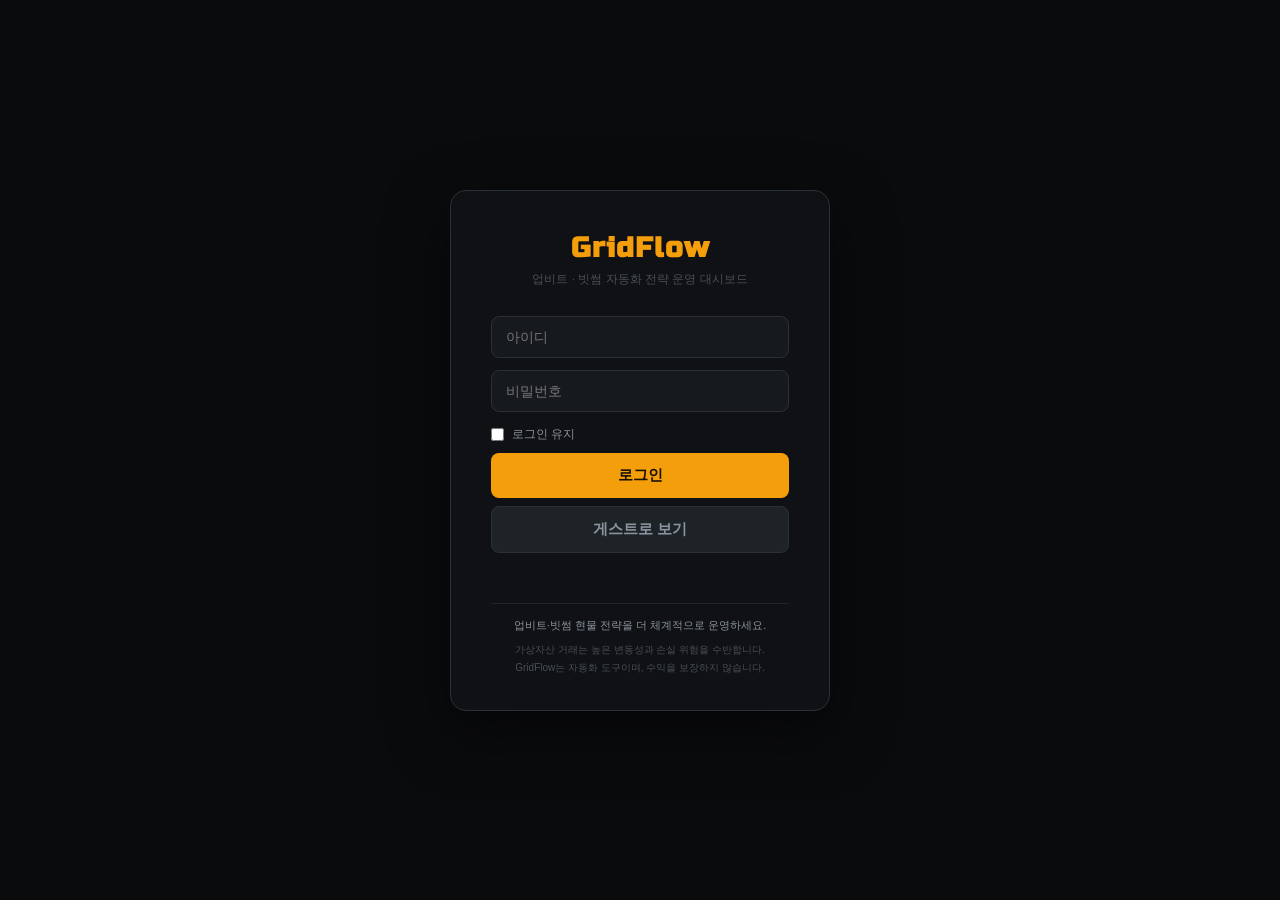
==== static/index.html @ a2c81f26 "Initial source import" ====
<!DOCTYPE html>
<html lang="ko">
<head>
<meta charset="UTF-8">
<link rel="icon" href="/static/favicon.ico" />
<meta name="viewport" content="width=device-width, initial-scale=1.0">
<title>GridFlow</title>
<link rel="stylesheet" href="/static/gridflow_patch.css">
<link href="https://fonts.googleapis.com/css2?family=Russo+One&family=Black+Han+Sans&display=swap" rel="stylesheet">
<style>
:root {
  --bg-base: #0A0B0D;
  --bg: #0A0B0D;
  --bg2: #0f1114;
  --bg3: #161a1e;
  --bg4: #1e2328;
  --card-bg: rgba(20, 22, 25, 0.6);
  --card-blur: blur(12px);
  --card-border: 1px solid rgba(255,255,255,0.05);
  --border: #2a3038;
  --border2: #1e2428;
  --text: #e6edf3;
  --text2: #8b949e;
  --text3: #484f58;
  --accent: #F59E0B;
  --accent2: #D97706;
  --color-normal: #10B981;
  --color-warning: #F59E0B;
  --color-error: #EF4444;
  --color-info: #3B82F6;
  --color-inactive: #4B5563;
  --rise: #EF4444;
  --fall: #3B82F6;
  --buy: #EF4444;
  --sell: #3B82F6;
  --btn-bg: #1e2328;
  --btn-color: #8b949e;
  --scroll-track: #0A0B0D;
  --scroll-thumb: #2a3038;
  --card-shadow: 0 4px 16px rgba(0,0,0,0.5);
}
body.light {
  --bg: #fafafa;
  --bg2: #ffffff;
  --bg3: #f3f4f6;
  --bg4: #f3f4f6;
  --border: #e5e7eb;
  --border2: #e5e7eb;
  --text: #1e293b;
  --text2: #475569;
  --text3: #94a3b8;
  --accent: #c8980a;
  --accent2: #a67c00;
  --rise: #dc2626;
  --fall: #2563eb;
  --buy: #dc2626;
  --sell: #2563eb;
  --btn-bg: #f3f4f6;
  --btn-color: #374151;
  --scroll-track: #f3f4f6;
  --scroll-thumb: #d1d5db;
  --card-shadow: 0 4px 12px rgba(0,0,0,0.04);
}
* { box-sizing: border-box; margin: 0; padding: 0; }
body { font-family: -apple-system, BlinkMacSystemFont, 'Segoe UI', sans-serif; background: var(--bg); color: var(--text); font-size: 13px; overflow-y: auto; overflow-x: hidden; scrollbar-width: thin; scrollbar-color: var(--scroll-thumb) var(--scroll-track); }
body::-webkit-scrollbar { width: 5px; }
body::-webkit-scrollbar-track { background: var(--scroll-track); }
body::-webkit-scrollbar-thumb { background: var(--scroll-thumb); border-radius: 3px; }
.top-bar { background: rgba(14, 16, 18, 0.95); backdrop-filter: blur(12px); -webkit-backdrop-filter: blur(12px); border-bottom: 1px solid rgba(255,255,255,0.06); padding: 0 16px; display: flex; align-items: center; justify-content: space-between; gap: 8px; height: 58px; box-shadow: 0 2px 16px rgba(0,0,0,0.5); position: relative; z-index: 10; }
body.light .top-bar { background: rgba(250, 250, 250, 0.95); border-bottom: 1px solid rgba(0,0,0,0.08); }
.top-bar h1 { color: #ffffff; font-size: 24px; font-weight: 800; cursor: pointer; letter-spacing: 1px; font-family: 'Russo One', sans-serif; }
body.light .top-bar h1 { color: #1a1200; }
body.lang-ko .top-bar h1 { font-family: 'Black Han Sans', sans-serif; font-size: 22px; letter-spacing: 0px; }
.tab-bar { display: flex; gap: 6px; flex-shrink: 1; overflow: hidden; }
.top-tab { padding: 6px 16px; border-radius: 7px; cursor: pointer; background: rgba(255,255,255,0.07); color: #e6edf3; font-size: 13px; border: none; font-weight: 500; transition: all 0.15s; white-space: nowrap; flex-shrink: 0; }
.top-tab:hover { background: rgba(255,255,255,0.13); }
.top-tab.active { background: rgba(245,158,11,0.18); color: #F59E0B; font-weight: 700; border: 1px solid rgba(245,158,11,0.35); }
body.light .top-tab { background: rgba(0,0,0,0.07); color: #1a1200; }
body.light .top-tab:hover { background: rgba(0,0,0,0.13); }
body.light .top-tab.active { background: rgba(200,152,10,0.15); color: #c8980a; border: 1px solid rgba(200,152,10,0.4); }
.top-stats { display: flex; align-items: center; gap: 0; }
.top-stat-card { padding: 4px 20px; text-align: right; white-space: nowrap; }
.top-stat-card .val { font-size: 16px; font-weight: 700; color: #ffffff; white-space: nowrap; }
.top-stat-card .lbl { font-size: 10px; color: rgba(255,255,255,0.5); margin-top: 2px; white-space: nowrap; }
.top-stat-divider { width: 1px; height: 30px; background: rgba(255,255,255,0.12); flex-shrink: 0; }
body.light .top-stat-card .val { color: #1a1200 !important; }
body.light .top-stat-card .lbl { color: rgba(0,0,0,0.5) !important; }
body.light .top-stat-divider { background: rgba(0,0,0,0.15) !important; }
/* ── 탑바 추가 요소 ── */
.beta-badge { font-size:10px; background:rgba(245,158,11,0.18); color:#F59E0B; padding:3px 8px; border-radius:5px; font-weight:800; letter-spacing:1.5px; border:1px solid rgba(245,158,11,0.35); flex-shrink:0; white-space:nowrap; }
.top-bar-divider { width:1px; height:24px; background:rgba(255,255,255,0.1); flex-shrink:0; }
.top-bar-right { display:flex; align-items:center; gap:0; flex-shrink:0; }
.emergency-stop-btn { display:flex; align-items:center; gap:6px; margin-left:12px; padding:7px 14px; background:rgba(239,68,68,0.1); color:#EF4444; border:1.5px solid rgba(239,68,68,0.5); border-radius:8px; font-size:12px; font-weight:700; cursor:pointer; letter-spacing:0.3px; transition:all 0.15s; flex-shrink:0; white-space:nowrap; }
.emergency-stop-btn:hover { background:rgba(239,68,68,0.22); border-color:#EF4444; box-shadow:0 0 12px rgba(239,68,68,0.3); }
.emergency-stop-btn.active { background:#EF4444; color:#fff; box-shadow:0 0 16px rgba(239,68,68,0.5); }
/* ── 글로벌 상태 배너 ── */
.global-status-banner { display:flex; align-items:center; gap:10px; padding:10px 24px; font-size:13px; border-bottom:1px solid rgba(255,255,255,0.08); min-height:40px; position:relative; z-index:9; }
.global-status-banner.status-normal { background:rgba(16,185,129,0.07); }
.global-status-banner.status-warning { background:rgba(245,158,11,0.1); }
.global-status-banner.status-error { background:rgba(239,68,68,0.1); }
.global-status-banner.status-info { background:rgba(59,130,246,0.08); }
.gsb-label { font-weight:800; font-size:12px; padding:3px 10px; border-radius:4px; letter-spacing:0.3px; flex-shrink:0; }
.status-normal .gsb-label { background:rgba(16,185,129,0.2); color:#10B981; }
.status-warning .gsb-label { background:rgba(245,158,11,0.2); color:#F59E0B; }
.status-error .gsb-label { background:rgba(239,68,68,0.2); color:#EF4444; }
.status-info .gsb-label { background:rgba(59,130,246,0.2); color:#3B82F6; }
.gsb-msg { color:rgba(255,255,255,0.75); flex:1; }
.gsb-link { color:var(--color-info); font-size:12px; text-decoration:none; font-weight:700; flex-shrink:0; white-space:nowrap; }
.gsb-link:hover { text-decoration:underline; }
.guest-home-banner { display:none; overflow:hidden; padding:9px 0; border-bottom:1px solid rgba(245,158,11,0.32); background:rgba(245,158,11,0.13); color:#F5990C; font-size:12px; font-weight:700; white-space:nowrap; }
.guest-home-marquee { display:flex; width:max-content; animation:guestMarquee 28s linear infinite; }
.guest-home-track { display:flex; align-items:center; gap:28px; padding-right:28px; flex-shrink:0; }
.guest-home-emphasis { font-size:16px; font-weight:900; padding:0; border-radius:0; background:transparent; }
@keyframes guestMarquee {
  from { transform:translateX(0); }
  to { transform:translateX(-50%); }
}
.msg-bar { height: 30px; }
.msg { padding: 6px 20px; font-size: 12px; font-weight: 500; }
.msg-ok { background: #0d4a2a; color: #4ade80; }
.msg-err { background: #4a0d0d; color: #f87171; }
.layout { display: grid; grid-template-columns: 16fr 60fr 24fr; height: calc(100vh - 88px); gap: 0; overflow: hidden; }
.symbol-panel { border-right: 1px solid var(--border2); display: flex; flex-direction: column; min-height: 0; height: 100%; background: var(--bg2); min-width: 0; }
.center-panel { display: flex; flex-direction: column; overflow: auto; border-right: 1px solid var(--border2); background: var(--bg2); min-width: 0; }
.symbol-search { padding: 8px; border-bottom: 1px solid var(--border2); }
.symbol-search input { width: 100%; background: var(--bg4); border: 1px solid var(--border); color: var(--text); padding: 7px 10px; border-radius: 7px; font-size: 12px; outline: none; transition: border-color 0.15s; }
.symbol-search input:focus { border-color: var(--accent); }
.symbol-header { display: grid; grid-template-columns: 1fr 72px 52px; padding: 5px 10px; background: var(--bg3); color: var(--text3); font-size: 10px; border-bottom: 1px solid var(--border2); font-weight: 500; }
.symbol-header span:not(:first-child) { text-align: right; }
.symbol-list { overflow-y: scroll; flex: 1; min-height: 0; background: var(--bg2); scrollbar-width: thin; scrollbar-color: var(--scroll-thumb) var(--scroll-track); }
.symbol-list::-webkit-scrollbar { width: 3px; }
.symbol-list::-webkit-scrollbar-track { background: var(--scroll-track); }
.symbol-list::-webkit-scrollbar-thumb { background: var(--scroll-thumb); border-radius: 2px; }
.symbol-item { display: grid; grid-template-columns: 1fr 72px 52px; padding: 7px 10px; border-bottom: 1px solid var(--border2); cursor: pointer; align-items: center; background: var(--bg2); transition: background 0.1s; }
/* ── 거래화면 전략 연결 배지 ── */
.strategy-conn-badge { display:inline-flex; align-items:center; gap:6px; font-size:13px; font-weight:800; padding:5px 14px; border-radius:7px; white-space:nowrap; letter-spacing:0.1px; }
.strategy-conn-badge.connected { background:rgba(16,185,129,0.16); color:#10B981; border:1.5px solid rgba(16,185,129,0.45); }
.strategy-conn-badge.manual { background:rgba(75,85,99,0.22); color:#9CA3AF; border:1.5px solid rgba(75,85,99,0.4); }
.strategy-conn-badge.paused { background:rgba(245,158,11,0.15); color:#F59E0B; border:1.5px solid rgba(245,158,11,0.4); }
/* [2-1] 전략 배지 서브텍스트 */
.tv-strategy-subtext { font-size:10px; color:rgba(255,255,255,0.4); font-weight:500; font-style:italic; white-space:nowrap; }
/* ── 거래소 룰바 ── */
.ex-rule-bar { display:flex; align-items:center; gap:12px; padding:6px 12px; background:var(--bg3); border-bottom:1px solid var(--border2); font-size:11px; color:var(--text3); flex-wrap:wrap; }
.ex-rule-item { display:flex; align-items:center; gap:4px; white-space:nowrap; }
.ex-rule-item .val { color:var(--text2); font-weight:600; }
.ex-api-dot { width:7px; height:7px; border-radius:50%; flex-shrink:0; }
.ex-api-dot.ok { background:#10B981; }
.ex-api-dot.warn { background:#F59E0B; }
.ex-api-dot.err { background:#EF4444; }
/* [2-5] 거래소 운영 정보 바 */
.ex-info-bar { display:flex; align-items:center; gap:10px; padding:5px 12px; background:rgba(20,22,25,0.6); border-bottom:1px solid var(--border2); font-size:10px; color:var(--text3); flex-wrap:wrap; }
.ex-info-badge { display:inline-flex; align-items:center; gap:4px; font-size:10px; font-weight:700; padding:2px 7px; border-radius:4px; white-space:nowrap; }
.ex-info-badge.ok { background:rgba(16,185,129,0.15); color:#10B981; border:1px solid rgba(16,185,129,0.3); }
.ex-info-badge.warn { background:rgba(245,158,11,0.15); color:#F59E0B; border:1px solid rgba(245,158,11,0.3); }
.ex-info-badge.err { background:rgba(239,68,68,0.15); color:#EF4444; border:1px solid rgba(239,68,68,0.3); }
.ex-info-item { display:flex; align-items:center; gap:3px; white-space:nowrap; }
.ex-info-lbl { color:rgba(255,255,255,0.3); }
.ex-info-val { color:rgba(255,255,255,0.65); font-weight:600; }
/* ── 포지션 요약바 ── */
.pos-summary-bar { display:grid; grid-template-columns:repeat(3,1fr); gap:0; border-bottom:1px solid var(--border2); background:var(--bg3); flex-shrink:0; }
.pos-summary-item { padding:7px 14px; border-right:1px solid var(--border2); }
.pos-summary-item:last-child { border-right:none; }
.pos-summary-item .lbl { font-size:10px; color:var(--text3); margin-bottom:2px; }
.pos-summary-item .val { font-size:13px; font-weight:700; color:var(--text); }
/* ── 포지션 테이블 ── */
.pos-table-area { overflow-y:auto; max-height:200px; flex-shrink:0; border-bottom:1px solid var(--border2); scrollbar-width:thin; scrollbar-color:var(--scroll-thumb) var(--scroll-track); }
.pos-table-area::-webkit-scrollbar { width:3px; }
.pos-table-area::-webkit-scrollbar-thumb { background:var(--scroll-thumb); border-radius:2px; }
.pos-tbl { width:100%; border-collapse:collapse; font-size:11px; }
.pos-tbl th { padding:6px 10px; background:var(--bg3); color:var(--text3); font-size:10px; font-weight:600; text-align:left; border-bottom:1px solid var(--border2); white-space:nowrap; position:sticky;top:0;z-index:1; }
.pos-tbl td { padding:7px 10px; border-bottom:1px solid var(--border2); color:var(--text); white-space:nowrap; }
.pos-tbl tr:hover td { background:var(--bg3); cursor:pointer; }
.pos-tbl .r { text-align:right; }
.pos-tbl .strat-link { font-size:10px; padding:1px 6px; border-radius:3px; background:rgba(16,185,129,0.1); color:#10B981; border:1px solid rgba(16,185,129,0.25); white-space:nowrap; }
.pos-tbl .no-strat { color:var(--text3); font-size:10px; }
.pos-tbl-empty { padding:24px; text-align:center; }
.pos-tbl-empty .emsg { font-size:13px; color:var(--text2); font-weight:600; margin-bottom:8px; }
/* ── 주문 전 요약 박스 ── */
.pretrade-box { background:rgba(20,22,25,0.85); border:1px solid rgba(255,255,255,0.1); border-radius:9px; padding:12px 14px; margin-bottom:10px; transition:border-color 0.15s, box-shadow 0.15s; }
.pretrade-box.warn { border-color:rgba(239,68,68,0.6); box-shadow:0 0 12px rgba(239,68,68,0.4); }
.pretrade-box .pt-title { font-size:10px; color:rgba(255,255,255,0.4); font-weight:800; letter-spacing:0.8px; text-transform:uppercase; margin-bottom:10px; border-bottom:1px solid rgba(255,255,255,0.06); padding-bottom:6px; }
.pretrade-row { display:flex; justify-content:space-between; align-items:center; margin-bottom:7px; font-size:11px; }
.pretrade-row:last-child { margin-bottom:0; }
.pretrade-row .pt-lbl { color:rgba(255,255,255,0.45); font-size:11px; }
.pretrade-row .pt-val { font-weight:800; font-size:13px; color:var(--text); }
.pretrade-row .pt-val.ok { color:#10B981; }
.pretrade-row .pt-val.err { color:#EF4444; }
.symbol-item:hover { background: var(--bg3); }
.symbol-item.selected { background: rgba(245,158,11,0.12); border-left: 3px solid var(--accent); padding-left: 11px; box-shadow:inset 0 0 0 1px rgba(245,158,11,0.08); }
.symbol-item.selected .sym-name { color:#F5C842; }
.symbol-item.selected .sym-price { color:#F5C842; }
.sym-name { font-size: 13px; font-weight: 700; color: var(--text); }
.sym-kr { font-size: 10px; color: var(--text3); margin-top: 2px; }
.sym-price { text-align: right; font-size: 13px; font-weight: 600; }
.sym-change { text-align: right; font-size: 11px; font-weight: 500; }
.rise { color: var(--rise); }
.fall { color: var(--fall); }
.even { color: var(--text3); }
.right-panel { display: flex; flex-direction: column; height: 100%; overflow: hidden; background: var(--bg2); border-left: 1px solid var(--border2); min-width: 0; }
.order-area { padding: 10px 14px; background: var(--bg2); overflow-y: auto; overflow-x: visible; flex: 1; display: flex; flex-direction: column; justify-content: flex-start; gap: 6px; min-width: 0; scrollbar-width: thin; scrollbar-color: var(--scroll-thumb) var(--scroll-track); }
.order-area::-webkit-scrollbar { width: 4px; }
.order-area::-webkit-scrollbar-thumb { background: var(--scroll-thumb); border-radius: 2px; }
.order-header { display: flex; align-items: center; justify-content: space-between; margin-bottom: 14px; }
.order-header-title { font-size: 15px; font-weight: 700; color: var(--text); }
.order-header-price { text-align: right; }
.order-header-price .price-val { font-size: 20px; font-weight: 800; color: var(--accent); }
.order-header-price .price-change { font-size: 12px; margin-top: 2px; }
.order-type-tabs { display: flex; gap: 0; margin-bottom: 14px; background: var(--bg4); border-radius: 8px; padding: 3px; }
.order-tab { flex: 1; padding: 8px; text-align: center; border-radius: 6px; cursor: pointer; color: var(--text3); background: transparent; font-size: 13px; font-weight: 500; transition: all 0.15s; border: none; }
.order-tab.active { background: var(--bg2); color: var(--accent); font-weight: 700; box-shadow: 0 1px 4px rgba(0,0,0,0.15); }
.input-row { display: flex; gap: 12px; margin-bottom: 12px; }
.input-group { flex: 1; }
.input-group label { font-size: 11px; color: var(--text3); display: block; margin-bottom: 5px; font-weight: 500; letter-spacing: 0.3px; }
.input-group input { width: 100%; background: var(--bg3); border: 1px solid var(--border); color: var(--text); padding: 10px 12px; border-radius: 8px; font-size: 14px; outline: none; font-weight: 500; transition: border-color 0.15s; }
.input-group input:focus { border-color: var(--accent); background: var(--bg4); }
.qty-preview { font-size: 12px; color: var(--accent); margin-bottom: 10px; height: 18px; font-weight: 500; }
.market-current-price-row{ display:flex; justify-content:flex-start; margin:6px 0 8px; }
.market-current-price-clickable{ cursor:pointer; user-select:none; }
.market-current-price-clickable .order-header-price{
  transition:border-color .15s ease, background .15s ease, transform .08s ease;
}
.market-current-price-clickable:hover .order-header-price{
  border-color:var(--accent);
  background:var(--bg4);
}
.market-current-price-clickable:active .order-header-price{
  transform:translateY(1px);
}
.pct-label { font-size: 11px; color: var(--text3); margin-bottom: 8px; font-weight: 500; }
.pct-group { display: flex; gap: 0; margin-bottom: 14px; border-radius: 8px; overflow: hidden; border: 1px solid var(--border); }
.pct-btn { flex: 1; padding: 7px 4px; text-align: center; cursor: pointer; font-size: 11px; font-weight: 600; border: none; border-right: 1px solid var(--border); transition: all 0.1s; }
.pct-btn:last-child { border-right: none; }
.pct-btn.minus { background: rgba(64,150,255,0.1); color: var(--fall); }
.pct-btn.minus:hover { background: rgba(64,150,255,0.25); }
.pct-btn.zero { background: var(--bg4); color: var(--text2); }
.pct-btn.zero:hover { background: var(--btn-bg); }
.pct-btn.plus { background: rgba(255,77,79,0.1); color: var(--rise); }
.pct-btn.plus:hover { background: rgba(255,77,79,0.25); }
body.light .pct-btn.minus { background: rgba(37,99,235,0.08); color: var(--fall); }
body.light .pct-btn.plus { background: rgba(220,38,38,0.08); color: var(--rise); }
.btn-row { display: flex; gap: 10px; margin-top: 4px; }
.order-btn-row { display: flex; flex-direction: column; gap: 10px; }
#limit-order-btn-row { display: none !important; }
.order-btn-row .btn-buy { width: 100%; height: 56px; border: none; border-radius: 8px; font-size: 16px; font-weight: 700; cursor: pointer; background: var(--buy); color: #fff; transition: opacity 0.15s; letter-spacing: 0.5px; }
.order-btn-row .btn-sell { width: 100%; height: 56px; border: none; border-radius: 8px; font-size: 16px; font-weight: 700; cursor: pointer; background: var(--sell); color: #fff; transition: opacity 0.15s; letter-spacing: 0.5px; }
.order-btn-row .btn-buy:hover, .order-btn-row .btn-sell:hover { opacity: 0.88; }
.btn-buy { flex: 1; background: var(--buy); color: #fff; padding: 13px; border: none; border-radius: 8px; font-size: 15px; font-weight: 700; cursor: pointer; transition: opacity 0.15s; letter-spacing: 0.5px; }
.btn-sell { flex: 1; background: var(--sell); color: #fff; padding: 13px; border: none; border-radius: 8px; font-size: 15px; font-weight: 700; cursor: pointer; transition: opacity 0.15s; letter-spacing: 0.5px; }
.btn-buy:hover, .btn-sell:hover { opacity: 0.88; }
.bottom-panel { display: flex; flex-direction: column; flex: 1; overflow: hidden; }
.position-area { padding: 14px 20px; border-bottom: 1px solid var(--border2); overflow-y: auto; max-height: 40%; background: var(--bg2); scrollbar-width: thin; scrollbar-color: var(--scroll-thumb) var(--scroll-track); }
.position-area::-webkit-scrollbar { width: 4px; }
.position-area::-webkit-scrollbar-track { background: var(--scroll-track); }
.position-area::-webkit-scrollbar-thumb { background: var(--scroll-thumb); border-radius: 2px; }
.section-title { font-size: 12px; font-weight: 700; color: var(--text3); text-transform: uppercase; letter-spacing: 0.8px; margin-bottom: 12px; }
.pos-card { background: var(--bg3); border-radius: 10px; padding: 14px 16px; margin-bottom: 10px; cursor: pointer; border: 1px solid var(--border2); transition: border-color 0.15s; box-shadow: var(--card-shadow); }
.pos-card:hover { border-color: var(--accent); }
.pos-header { display: flex; justify-content: space-between; align-items: flex-start; margin-bottom: 10px; }
.pos-symbol { font-size: 14px; font-weight: 700; color: var(--text); }
.pos-kr { font-size: 11px; color: var(--text3); margin-top: 2px; }
.pos-pnl-big { font-size: 20px; font-weight: 800; }
.pos-pnl-sub { font-size: 11px; color: var(--text3); text-align: right; margin-top: 2px; }
.pos-grid { display: grid; grid-template-columns: 1fr 1fr 1fr; gap: 8px; margin-bottom: 8px; }
.pos-item { background: var(--bg4); border-radius: 6px; padding: 7px 10px; }
.pos-item-label { font-size: 10px; color: var(--text3); margin-bottom: 3px; }
.pos-item-val { font-size: 12px; font-weight: 600; color: var(--text); }
body:not(.light) .pos-item-label { color: #8b949e; }
body:not(.light) .pos-item-val { color: #e6edf3; }
body:not(.light) .pos-order-price { color: #c9d1d9; }
body:not(.light) .pos-order-amt { color: #c9d1d9; }
body:not(.light) .pos-orders-header { color: #8b949e; }
body:not(.light) .pos-kr { color: #8b949e; }
.pnl-plus { color: #10B981; }
.pnl-minus { color: #3B82F6; }
.pnl-zero { color: var(--text3); }
.pos-orders { margin-top: 10px; border-top: 1px solid var(--border2); padding-top: 10px; }
.pos-orders-header { font-size: 10px; color: var(--text3); margin-bottom: 6px; font-weight: 600; letter-spacing: 0.5px; text-transform: uppercase; }
.pos-order-row { display: grid; grid-template-columns: 20px 1fr 1fr 80px 80px; gap: 6px; font-size: 11px; padding: 4px 0; border-bottom: 1px solid var(--border2); align-items: center; }
.pos-order-num { color: var(--text3); font-weight: 600; }
.pos-order-price { color: var(--text2); font-weight: 500; }
.pos-order-amt { color: var(--text2); }
.pos-order-pnl { text-align: right; font-weight: 700; }
.orders-area { padding: 14px 20px; overflow-y: auto; flex: 1; background: var(--bg2); scrollbar-width: thin; scrollbar-color: var(--scroll-thumb) var(--scroll-track); }
.orders-area::-webkit-scrollbar { width: 4px; }
.orders-area::-webkit-scrollbar-track { background: var(--scroll-track); }
.orders-area::-webkit-scrollbar-thumb { background: var(--scroll-thumb); border-radius: 2px; }
.orders-header { display: flex; align-items: center; gap: 10px; margin-bottom: 12px; }
.orders-area select { background: var(--bg4); border: 1px solid var(--border); color: var(--text); padding: 4px 8px; border-radius: 6px; font-size: 11px; outline: none; }
table { width: 100%; border-collapse: collapse; }
th { background: var(--bg3); padding: 9px 12px; text-align: left; color: var(--text3); font-weight: 600; font-size: 11px; letter-spacing: 0.4px; text-transform: uppercase; border-bottom: 2px solid var(--border); }
td { padding: 11px 12px; border-bottom: 1px solid var(--border2); font-size: 12px; color: var(--text); }
tr:hover td { background: var(--bg3); }
.status-PLANNED { color: var(--text3); font-weight: 500; }
.status-QUEUED { color: #f59e0b; font-weight: 600; }
.status-SUBMITTED { color: #60a5fa; font-weight: 600; }
.status-ACTIVE { color: #34d399; font-weight: 600; }
.status-FILLED { color: #4ade80; font-weight: 700; }
.status-CANCELLED { color: var(--border); font-weight: 400; }
.status-FAILED { color: var(--rise); font-weight: 600; }
.status-UNKNOWN, .status-RECONCILE_NEEDED { color: var(--rise); font-weight: 700; }
.side-BUY { color: var(--buy); font-weight: 700; }
.side-SELL { color: var(--sell); font-weight: 700; }
.btn-cancel { background: var(--bg4); border: 1px solid var(--border); color: var(--text2); padding: 3px 8px; border-radius: 5px; cursor: pointer; font-size: 11px; font-weight: 500; transition: all 0.1s; }
.btn-cancel:hover { border-color: var(--rise); color: var(--rise); }
.empty { color: var(--text3); font-size: 13px; padding: 24px 0; text-align: center; }
.modal-overlay { display: none; position: fixed; top: 0; left: 0; width: 100%; height: 100%; background: rgba(0,0,0,0.7); z-index: 1000; align-items: center; justify-content: center; }
.modal-overlay.open { display: flex; }
.modal-box { background: var(--bg2); border: 1px solid var(--border); border-radius: 14px; padding: 28px; max-width: 560px; width: 90%; max-height: 80vh; overflow-y: auto; position: relative; box-shadow: 0 20px 60px rgba(0,0,0,0.5); }
.modal-box h3 { color: var(--accent); font-size: 18px; font-weight: 800; margin-bottom: 20px; }
.modal-close { position: absolute; top: 16px; right: 20px; background: none; border: none; color: var(--text3); font-size: 22px; cursor: pointer; line-height: 1; }
.modal-close:hover { color: var(--text); }
.guide-step { margin-bottom: 20px; }
.guide-step-title { font-size: 13px; font-weight: 700; color: var(--accent); margin-bottom: 8px; display: flex; align-items: center; gap: 8px; }
.guide-step-num { background: var(--accent); color: #000; width: 22px; height: 22px; border-radius: 50%; display: flex; align-items: center; justify-content: center; font-size: 12px; font-weight: 800; flex-shrink: 0; }
.guide-step-body { background: var(--bg3); border-radius: 8px; padding: 12px 14px; font-size: 12px; color: var(--text2); line-height: 1.8; border: 1px solid var(--border2); }
.guide-ip { background: var(--bg4); border: 1px solid var(--accent); border-radius: 6px; padding: 10px 14px; font-size: 14px; font-weight: 700; color: var(--accent); font-family: monospace; margin: 8px 0; text-align: center; letter-spacing: 1px; }
.guide-divider { border: none; border-top: 1px solid var(--border2); margin: 16px 0; }
.settings-panel { display: none; padding: 28px; overflow-y: auto; max-height: calc(100vh - 88px); }
.settings-card { background: var(--bg2); border: 1px solid var(--border); border-radius: 12px; padding: 22px; margin-bottom: 16px; box-shadow: var(--card-shadow); }
.settings-card-title { color: var(--accent); font-size: 14px; font-weight: 700; margin-bottom: 16px; letter-spacing: 0.3px; }
.settings-cur { background: var(--bg3); border-radius: 8px; padding: 12px 14px; margin-bottom: 14px; font-size: 12px; color: var(--text2); border: 1px solid var(--border2); }
.settings-cur div { margin-bottom: 5px; line-height: 1.5; }
.settings-cur div:last-child { margin-bottom: 0; }
.settings-cur span { color: var(--text); font-weight: 600; font-family: monospace; font-size: 11px; }
.settings-input-label { font-size: 11px; color: var(--text3); display: block; margin-bottom: 5px; font-weight: 600; letter-spacing: 0.3px; text-transform: uppercase; }
.settings-input { width: 100%; background: var(--bg3); border: 1px solid var(--border); color: var(--text); padding: 10px 12px; border-radius: 8px; font-size: 13px; outline: none; margin-bottom: 4px; transition: border-color 0.15s; }
.settings-input:focus { border-color: var(--accent); }
.key-len { font-size: 11px; color: var(--text3); margin-bottom: 14px; height: 16px; }
.settings-status { background: var(--bg2); border: 1px solid var(--border); border-radius: 10px; padding: 14px 18px; margin-bottom: 20px; display: flex; align-items: center; justify-content: space-between; box-shadow: var(--card-shadow); }
.save-btn { width: 100%; background: var(--bg4); color: var(--text3); border: 1px solid var(--border); padding: 13px; border-radius: 8px; font-size: 14px; font-weight: 700; cursor: not-allowed; transition: all 0.2s; }
.save-btn.ready { background: var(--accent); color: #0A0B0D; border-color: var(--accent2); cursor: pointer; }
.save-btn.ready:hover { background: var(--accent2); }
.toast-popup {
  position: fixed;
  bottom: 32px;
  left: 50%;
  transform: translateX(-50%) translateY(10px);
  background: rgba(20, 22, 25, 0.95);
  color: #F59E0B;
  border: 1px solid rgba(245,158,11,0.4);
  border-radius: 10px;
  padding: 10px 22px;
  font-size: 13px;
  font-weight: 700;
  z-index: 9999;
  opacity: 0;
  pointer-events: none;
  transition: opacity 0.25s, transform 0.25s;
  white-space: nowrap;
  box-shadow: 0 4px 20px rgba(0,0,0,0.6);
  backdrop-filter: blur(12px);
}
.toast-popup.show {
  opacity: 1;
  transform: translateX(-50%) translateY(0);
}
body.light .toast-popup {
  background: rgba(255,248,220,0.97);
  color: #7a5c00;
  border-color: #F59E0B;
}
.login-overlay {
  position: fixed; top:0; left:0; width:100%; height:100%;
  background: var(--bg); z-index: 99999;
  display: flex; align-items: center; justify-content: center;
}
.login-box {
  background: var(--bg2); border: 1px solid var(--border);
  border-radius: 16px; padding: 40px 40px 32px; width: 380px;
  box-shadow: 0 20px 60px rgba(0,0,0,0.5);
}
.login-logo {
  text-align: center; margin-bottom: 28px;
}
.login-logo h1 {
  font-family: 'Russo One', sans-serif;
  font-size: 28px; color: var(--accent); letter-spacing: 1px;
}
.login-logo p {
  font-size: 12px; color: var(--text3); margin-top: 6px;
}
.login-input {
  width: 100%; background: var(--bg3); border: 1px solid var(--border);
  color: var(--text); padding: 12px 14px; border-radius: 8px;
  font-size: 14px; outline: none; margin-bottom: 12px;
  transition: border-color 0.15s; box-sizing: border-box;
}
.login-input:focus { border-color: var(--accent); }
.login-btn {
  width: 100%; background: var(--accent); color: #1a1200;
  border: none; padding: 13px; border-radius: 8px;
  font-size: 15px; font-weight: 800; cursor: pointer;
  transition: opacity 0.15s; margin-top: 4px;
}
.login-btn:hover { opacity: 0.88; }
.login-err {
  color: #f87171; font-size: 12px; text-align: center;
  margin-top: 10px; min-height: 18px;
}
.logout-btn {
  background: rgba(255,255,255,0.1); border: 1px solid rgba(255,255,255,0.2);
  color: #fff; padding: 5px 12px; border-radius: 6px;
  font-size: 11px; font-weight: 600; cursor: pointer;
  transition: all 0.15s;
}
.logout-btn:hover { background: rgba(255,0,0,0.2); border-color: #f87171; }
body.light .logout-btn { color: #1a1200; border-color: rgba(0,0,0,0.2); background: rgba(0,0,0,0.08); }
.admin-section { margin-top: 24px; }
.admin-section-title {
  color: var(--rise); font-size: 13px; font-weight: 800;
  margin-bottom: 14px; letter-spacing: 0.3px;
  display: flex; align-items: center; gap: 8px;
}
.user-table { width: 100%; border-collapse: collapse; font-size: 12px; }
.user-table th { background: var(--bg3); padding: 8px 12px; text-align: left;
  color: var(--text3); font-weight: 600; font-size: 11px; border-bottom: 2px solid var(--border); }
.user-table td { padding: 10px 12px; border-bottom: 1px solid var(--border2); color: var(--text); }
.user-table tr:hover td { background: var(--bg3); }
.user-active { color: #4ade80; font-weight: 700; }
.user-inactive { color: #f87171; font-weight: 700; }
.btn-danger { background: rgba(248,113,113,0.15); border: 1px solid #f87171;
  color: #f87171; padding: 3px 8px; border-radius: 5px; cursor: pointer;
  font-size: 11px; font-weight: 600; transition: all 0.1s; }
.btn-danger:hover { background: rgba(248,113,113,0.3); }
.btn-warn { background: rgba(245,200,66,0.15); border: 1px solid var(--accent);
  color: var(--accent); padding: 3px 8px; border-radius: 5px; cursor: pointer;
  font-size: 11px; font-weight: 600; transition: all 0.1s; }
.btn-warn:hover { background: rgba(245,200,66,0.3); }
.new-user-form { display: flex; gap: 8px; margin-top: 14px; }
.new-user-form input { flex: 1; background: var(--bg3); border: 1px solid var(--border);
  color: var(--text); padding: 9px 12px; border-radius: 8px; font-size: 13px; outline: none; }
.new-user-form input:focus { border-color: var(--accent); }
.btn-add-user { background: var(--accent); color: #1a1200; border: none;
  padding: 9px 18px; border-radius: 8px; font-size: 13px; font-weight: 700;
  cursor: pointer; white-space: nowrap; transition: opacity 0.15s; }
.btn-add-user:hover { opacity: 0.85; }
.admin-msg { font-size: 12px; margin-top: 8px; min-height: 18px; text-align: center; }
.amt-group { display: flex; gap: 0; margin-bottom: 8px; border-radius: 8px; overflow: hidden; border: 1px solid var(--border); }
.amt-btn { flex: 1; padding: 6px 2px; text-align: center; cursor: pointer; font-size: 10px; font-weight: 600; border: none; border-right: 1px solid var(--border); transition: all 0.1s; background: var(--bg4); color: var(--text2); }
.amt-btn:last-child { border-right: none; }
.amt-btn:hover { background: var(--btn-bg); color: var(--accent); }
.seed-group { display: flex; gap: 0; margin-bottom: 14px; border-radius: 8px; overflow: hidden; border: 1px solid var(--border); }
.seed-btn { flex: 1; padding: 6px 4px; text-align: center; cursor: pointer; font-size: 11px; font-weight: 700; border: none; border-right: 1px solid var(--border); transition: all 0.1s; background: rgba(245,200,66,0.08); color: var(--accent); }
.seed-btn:last-child { border-right: none; }
.seed-btn:hover { background: rgba(245,200,66,0.2); }

@media (min-width: 769px) and (max-width: 1024px) {
  #main-layout[style*="display: none"],
  #main-layout[style*="display:none"] {
    display: none !important;
  }
  #main-layout:not([style*="display: none"]):not([style*="display:none"]) {
    display: grid !important;
    grid-template-columns: minmax(260px, 40fr) minmax(420px, 60fr) !important;
    grid-template-rows: auto auto !important;
    column-gap: 14px !important;
    row-gap: 16px !important;
    width: calc(100vw - 24px) !important;
    margin-left: auto !important;
    margin-right: auto !important;
    padding-top: 16px !important;
    padding-right: 12px !important;
    padding-bottom: 28px !important;
    padding-left: 12px !important;
    box-sizing: border-box !important;
    align-items: start !important;
    height: auto !important;
    min-height: calc(100vh - 88px) !important;
    overflow: visible !important;
  }
  #main-layout > .symbol-panel {
    grid-column: 1 !important;
    grid-row: 1 !important;
    height: min(560px, calc(100vh - 112px)) !important;
    min-height: 0 !important;
    overflow: hidden !important;
    border-right: 1px solid var(--border2) !important;
    border-bottom: 1px solid var(--border2) !important;
  }
  #main-layout > .right-panel {
    grid-column: 2 !important;
    grid-row: 1 !important;
    height: auto !important;
    min-height: 0 !important;
    overflow: visible !important;
    border-left: none !important;
    border-bottom: 1px solid var(--border2) !important;
  }
  #main-layout > .center-panel {
    grid-column: 1 / -1 !important;
    grid-row: 2 !important;
    min-height: 0 !important;
    overflow: visible !important;
    border-right: none !important;
  }
  #main-layout > .right-panel .order-area {
    height: auto !important;
    overflow: visible !important;
  }
  #main-layout > .center-panel #tv-chart-shell {
    width: 100% !important;
  }
}

/* ── 탑바 1280px 이하 — 오류카드+구분선 숨김, 우측 축소 허용 ── */
@media (max-width: 1280px) {
  .top-bar-right { flex-shrink: 1; }
  /* 오류카드(child5) + 앞 구분선(child4) + 뒤 구분선(child6) 숨김 */
  .top-bar-right > div:nth-child(4),
  .top-bar-right > div:nth-child(5),
  .top-bar-right > div:nth-child(6) { display: none !important; }
}
/* ── 탑바 1280~1450px — 총 자산 카드만 소폭 축소해 탭 충돌 완화 ── */
@media (min-width: 1281px) and (max-width: 1450px) {
  .top-bar-right {
    flex-shrink: 1;
    min-width: 0;
  }
  .top-bar-right > .top-stat-card:first-child {
    max-width: 140px;
    padding: 4px 12px;
    overflow: hidden;
  }
  .top-bar-right > .top-stat-card:first-child .val,
  .top-bar-right > .top-stat-card:first-child .lbl {
    overflow: hidden;
    text-overflow: ellipsis;
  }
}
@media (min-width: 1281px) and (max-width: 1339px) {
  #main-nav .top-tab { padding: 6px 12px; }
  #main-nav #tab-settings { padding: 6px 8px; }
}
/* ── 탑바 중간 화면 반응형 (1100px 이하) ── */
@media (max-width: 1100px) {
  .top-tab { padding: 6px 10px; font-size: 12px; }
  .top-stat-card { padding: 4px 12px; }
  .top-stat-card .val { font-size: 14px; }
  .beta-badge { display: none; }
}
@media (min-width: 901px) and (max-width: 960px) {
  #main-nav #tab-settings { padding: 6px 8px; }
}
/* 탑바 좁은 중간 화면 (900px 이하) — 유저 라벨 숨김 */
@media (max-width: 900px) {
  .top-tab { padding: 5px 8px; font-size: 11px; }
  .top-stat-card { padding: 4px 10px; }
  .top-stat-card .val { font-size: 13px; }
  .top-bar-divider { display: none !important; }
  #login-user-label { display: none !important; }
  .logout-btn { display: none !important; }
}

/* ── GridFlow v24 모바일 ── */
@media (max-width: 768px) {
  html, body { overflow-x: hidden; overflow-y: auto !important; }
  body { padding-bottom: 80px !important; }

  /* 탭/통계/우측 숨김 */
  .tab-bar, #main-nav,
  #tab-home, #tab-upbit, #tab-bithumb,
  #tab-grid, #tab-portfolio, #tab-sim, #tab-settings,
  .top-bar-right, #login-user-label, .logout-btn,
  .emergency-stop-btn, .global-status-banner { display: none !important; }
  #settings-logout-btn { display: inline-block !important; }

  /* 상단바 fixed 1줄 */
  .top-bar {
    position: fixed !important;
    top: 0; left: 0; right: 0;
    z-index: 8000 !important;
    flex-direction: row !important;
    height: 52px !important;
    min-height: 52px !important;
    max-height: 52px !important;
    padding: 0 14px !important;
    align-items: center !important;
    justify-content: space-between !important;
    overflow: visible !important;
  }
  .top-bar > div:first-child {
    display: flex !important;
    align-items: center !important;
    flex: 1 !important;
  }
  .top-bar > div:first-child > div { display: none !important; }
  .top-bar h1 { font-size: 20px !important; }
  body:has(#tab-home.active) #global-status-banner { display: flex !important; margin-top: 52px; padding: 6px 12px; min-height: 32px; font-size: 12px; }
  body:has(#tab-home.active) #guest-home-banner { display: flex !important; margin-top: 0; padding: 6px 12px; min-height: 32px; font-size: 12px; }
  body:has(#tab-upbit.active) #guest-home-banner,
  body:has(#tab-bithumb.active) #guest-home-banner,
  body:has(#tab-grid.active) #guest-home-banner { display: flex !important; margin-top: 0; padding: 6px 12px; min-height: 32px; font-size: 12px; }
  body:has(#tab-home.active) #global-status-banner .gsb-label { font-size: 11px; padding: 2px 8px; }
  body:has(#tab-home.active) #global-status-banner .gsb-link { font-size: 11px; }
  body:has(#tab-home.active) .beta-badge,
  body:has(#tab-upbit.active) .beta-badge,
  body:has(#tab-bithumb.active) .beta-badge,
  body:has(#tab-grid.active) .beta-badge,
  body:has(#tab-portfolio.active) .beta-badge { display: inline-flex !important; padding: 2px 6px; font-size: 9px; letter-spacing: 0.8px; }
  .msg-bar { margin-top: 52px !important; height: auto !important; }

  /* 햄버거 버튼 */
  #gf-hbtn {
    display: flex !important;
    align-items: center; justify-content: center;
    width: 40px; height: 40px;
    border-radius: 10px;
    border: 1px solid rgba(255,255,255,0.18);
    background: rgba(255,255,255,0.1);
    color: #fff; font-size: 20px;
    cursor: pointer; flex-shrink: 0;
    -webkit-tap-highlight-color: transparent;
  }
  body.light #gf-hbtn {
    background: rgba(0,0,0,0.08);
    border-color: rgba(0,0,0,0.15);
    color: #1a1200;
  }

  /* 드로어 오버레이 */
  #gf-overlay {
    display: none; position: fixed; inset: 0;
    z-index: 9050; background: rgba(0,0,0,0.5);
  }
  #gf-overlay.on { display: block; }

  /* 드로어 */
  #gf-drawer {
    display: block; position: fixed;
    top: 52px; right: 0; width: 250px;
    background: #161b22;
    border-left: 1px solid #30363d;
    border-bottom: 1px solid #30363d;
    border-radius: 0 0 0 16px;
    z-index: 9100;
    box-shadow: -6px 8px 28px rgba(0,0,0,0.6);
    transform: translateX(105%);
    transition: transform 0.22s cubic-bezier(.4,0,.2,1);
    overflow: hidden;
  }
  body.light #gf-drawer { background: #fff; border-color: #e5e7eb; }
  #gf-drawer.on { transform: translateX(0); }
  .gd-user {
    padding: 12px 18px; font-size: 12px; font-weight: 600;
    color: #8b949e; background: #0d1117;
    border-bottom: 1px solid #30363d;
  }
  body.light .gd-user { background: #f8fafc; color: #64748b; border-color: #e5e7eb; }
  .gd-sec { padding: 8px 18px 2px; font-size: 10px; font-weight: 700; color: #484f58; letter-spacing: 0.8px; text-transform: uppercase; }
  .gd-btn {
    display: flex; align-items: center; gap: 10px;
    padding: 12px 18px; font-size: 14px; font-weight: 600;
    color: #e6edf3; cursor: pointer;
    border: none; background: transparent;
    width: 100%; text-align: left;
    -webkit-tap-highlight-color: transparent;
  }
  body.light .gd-btn { color: #1e293b; }
  .gd-btn:active { background: rgba(255,255,255,0.08); }
  .gd-btn.red { color: #f87171; }
  .gd-hr { height: 1px; background: #21262d; margin: 4px 0; }
  body.light .gd-hr { background: #e5e7eb; }

  /* 하단 네비바 */
  #gf-nav {
    display: flex !important; position: fixed;
    bottom: 0; left: 0; right: 0; height: 58px;
    background: #0d1117; border-top: 1px solid #21262d;
    z-index: 9000; align-items: stretch;
    padding-bottom: env(safe-area-inset-bottom, 0px);
  }
  body.light #gf-nav { background: #fff; border-top: 1px solid #e5e7eb; }
  .gn-btn {
    flex: 1; display: flex; flex-direction: column;
    align-items: center; justify-content: center; gap: 2px;
    cursor: pointer; border: none; background: transparent;
    color: #484f58; font-size: 9px; font-weight: 600;
    padding: 5px 2px 4px; position: relative;
    -webkit-tap-highlight-color: transparent; user-select: none;
  }
  body.light .gn-btn { color: #94a3b8; }
  .gn-btn.on { color: var(--accent); }
  body.light .gn-btn.on { color: #c8980a; }
  .gn-btn.on::before {
    content: ''; position: absolute;
    top: 0; left: 20%; right: 20%;
    height: 2px; background: var(--accent);
    border-radius: 0 0 2px 2px;
  }
  .gn-icon { font-size: 20px; line-height: 1; }

  /* main-layout CSS display 차단 — JS display:none 보호 */
  #main-layout[style*="display: none"],
  #main-layout[style*="display:none"] {
    display: none !important;
  }

  /* 메인 레이아웃 1단 (표시될 때만) */
  .layout {
    display: flex !important;
    flex-direction: column !important;
    height: auto !important; min-height: auto !important;
    max-height: none !important; overflow: visible !important;
    padding: 0 22px !important; gap: 10px !important;
  }
  .symbol-panel {
    order: 1; width: 100% !important; min-width: 0 !important; max-width: 100% !important; height: auto !important;
    max-height: 260px !important; overflow-y: auto !important;
    border-right: none !important; border-bottom: 1px solid var(--border2) !important;
    flex: none !important;
  }
  .right-panel {
    order: 2; width: 100% !important; height: auto !important;
    overflow: visible !important; border-left: none !important;
    border-bottom: 1px solid var(--border2) !important;
  }
  .center-panel {
    order: 3; width: 100% !important; height: auto !important;
    overflow: visible !important; border-right: none !important;
  }
  .order-area { height: auto !important; overflow: visible !important; flex: none !important; padding: 14px !important; }
  .order-btn-row { flex-direction: row !important; }
  .order-btn-row .btn-buy, .order-btn-row .btn-sell { height: 48px !important; font-size: 15px !important; }
  .position-area { max-height: none !important; overflow: visible !important; }
  .orders-area { overflow-x: auto !important; flex: none !important; -webkit-overflow-scrolling: touch; }
  .settings-panel { padding: 16px !important; max-height: none !important; overflow: visible !important; }
  table { font-size: 11px !important; }
  th, td { padding: 8px !important; white-space: nowrap !important; }
  .modal-box { padding: 20px 16px !important; width: 95% !important; max-height: 90vh !important; }
  *, *::before, *::after { box-sizing: border-box !important; }
  body, .layout, .symbol-panel, .right-panel, .center-panel { max-width: 100vw !important; }
  .pct-group { display: flex !important; flex-wrap: wrap !important; gap: 6px !important; border: none !important; overflow: visible !important; }
  .pct-btn { flex: 1 1 auto !important; min-width: 52px !important; padding: 10px 6px !important; font-size: 12px !important; border-radius: 6px !important; border: 1px solid var(--border) !important; }
  .amt-group { display: flex !important; flex-wrap: wrap !important; gap: 6px !important; border: none !important; }
  .amt-btn { flex: 1 1 auto !important; min-width: 60px !important; padding: 10px 6px !important; font-size: 12px !important; border-radius: 6px !important; border: 1px solid var(--border) !important; text-align: center !important; }
  .seed-group { display: flex !important; flex-wrap: wrap !important; gap: 6px !important; border: none !important; }
  .seed-btn { flex: 1 1 auto !important; min-width: 60px !important; padding: 10px 6px !important; font-size: 13px !important; border-radius: 6px !important; }
  #limit-area .pct-label,
  #market-area .pct-label {
    margin-bottom: 4px !important;
    line-height: 14px !important;
  }
  #limit-area #seed-label {
    margin-bottom: 4px !important;
  }
  #limit-area .seed-group,
  #market-area .seed-group {
    display: flex !important;
    flex-wrap: nowrap !important;
    gap: 4px !important;
    margin-bottom: 8px !important;
    border: none !important;
    overflow: visible !important;
  }
  #limit-area .seed-group .seed-btn,
  #market-area .seed-group .seed-btn {
    flex: 1 1 0 !important;
    min-width: 0 !important;
    padding: 6px 4px !important;
    line-height: 16px !important;
    font-size: 12px !important;
    border: 1px solid var(--border) !important;
    border-radius: 6px !important;
  }
  .orders-area { overflow-x: auto !important; -webkit-overflow-scrolling: touch !important; }
  .symbol-list { overflow-x: auto !important; -webkit-overflow-scrolling: touch !important; }
  .msg-bar { height: auto !important; }

  /* 홈 패널 모바일 */
  #home-panel {
    height: auto !important; overflow-y: visible !important;
    padding: 10px 12px !important;
  }
  .home-grid {
    display: flex !important; flex-direction: column !important;
    height: auto !important; gap: 10px !important;
  }
  .home-col-left {
    display: flex !important; flex-direction: column !important;
    height: auto !important; gap: 10px !important;
  }
  .home-col-right {
    display: flex !important; flex-direction: column !important;
    height: auto !important; gap: 10px !important;
  }
  .home-ex-grid { grid-template-columns: 1fr !important; }
  .home-ex-stats { grid-template-columns: repeat(4, 1fr) !important; }
  .home-strategy-grid {
    display: flex !important; flex-direction: column !important;
    height: auto !important; gap: 8px !important;
  }
  .home-strategy-card { height: auto !important; }
  .home-position-card { overflow-y: visible !important; }
  .home-log-card { flex: none !important; }
}

@media (max-width: 768px) {
  #rebal-create-form { padding: 12px !important; margin-bottom: 10px !important; }
  #rebal-create-form .rebal-form-flow { display: grid !important; gap: 8px !important; }
  #rebal-create-form .rebal-form-title { display: none !important; }
  #rebal-create-form .rebal-card-basic { order: 1; }
  #rebal-create-form .rebal-card-assets { order: 4; }
  #rebal-create-form .rebal-card-advanced { order: 6; }
  #rebal-create-form .rebal-mobile-card {
    background: rgba(255,255,255,0.03);
    border: 1px solid rgba(255,255,255,0.05);
    border-radius: 12px;
    padding: 12px;
    margin-bottom: 2px;
  }
  #rebal-create-form .rebal-mobile-card-title {
    display: block !important;
    font-size: 11px;
    line-height: 14px;
    font-weight: 800;
    color: #F59E0B;
    margin-bottom: 8px;
  }
  #rebal-create-form .rebal-card-advanced .rebal-advanced-toggle {
    display: flex !important;
    align-items: center;
    justify-content: space-between;
    width: 100%;
    min-height: 38px;
    padding: 0;
    border: 0;
    background: transparent;
    color: #F59E0B;
    font-family: inherit;
    text-align: left;
    cursor: pointer;
  }
  #rebal-create-form .rebal-card-advanced .rebal-advanced-toggle-state {
    font-size: 10px;
    line-height: 14px;
    color: rgba(255,255,255,0.42);
  }
  #rebal-create-form .rebal-card-advanced.is-collapsed .rebal-advanced-toggle {
    margin-bottom: 0 !important;
  }
  #rebal-create-form .rebal-card-advanced.is-collapsed .rebal-method-section,
  #rebal-create-form .rebal-card-advanced.is-collapsed .rebal-order-section,
  #rebal-create-form .rebal-card-advanced.is-collapsed .rebal-risk-section {
    display: none !important;
  }
  #rebal-create-form .rebal-card-basic .rebal-basic-section { padding-top: 0 !important; border-top: 0 !important; }
  #rebal-create-form .rebal-card-basic .rebal-cycle-section,
  #rebal-create-form .rebal-card-basic .rebal-threshold-section,
  #rebal-create-form .rebal-card-assets .rebal-assets-section,
  #rebal-create-form .rebal-card-advanced .rebal-method-section,
  #rebal-create-form .rebal-card-advanced .rebal-order-section,
  #rebal-create-form .rebal-card-advanced .rebal-risk-section {
    padding-top: 8px !important;
    margin-top: 8px !important;
  }
  #rebal-create-form .rebal-actions-section { order: 9; position: sticky; bottom: 0; z-index: 3; padding: 8px 0 0 !important; margin-top: 0 !important; background: rgba(20,22,25,0.92); }
  #rebal-create-form .rebal-message { order: 10; margin-top: 0 !important; }
  #rebal-create-form .rebal-summary-section { order: 11; }
  #rebal-create-form .rebal-info-box { order: 12; min-height: 0 !important; padding: 8px 10px !important; margin-bottom: 0 !important; }
  #rebal-create-form .rebal-stop-section { order: 13; }
  #rebal-create-form .rebal-form-section { padding-top: 8px !important; margin-top: 0 !important; }
  #rebal-create-form .rebal-summary-section #rebal-summary-content { min-height: 0 !important; padding: 8px 10px !important; line-height: 16px !important; }
  #rebal-create-form .rebal-asset-add-box { min-height: 0 !important; padding: 8px !important; margin-bottom: 6px !important; }
  #rebal-create-form #rebal-assets-list > .rebal-assets-empty { padding: 2px 0 0 !important; line-height: 12px !important; }
  #rebal-create-form .rebal-two-col-row { grid-template-columns: repeat(2, minmax(0, 1fr)) !important; gap: 8px !important; }
  #rebal-create-form .rebal-three-col-row { grid-template-columns: 1fr 1fr !important; }
  #rebal-create-form .rebal-actions-section button { font-size:11px !important; padding:8px 4px !important; }
  #grid-strategy-list > div[style*="min-height:108px"],
  #dca-strategy-list > div[style*="min-height:108px"],
  #rebal-strategy-list > div[style*="min-height:108px"] { min-height: auto !important; padding: 10px 12px !important; margin-bottom: 8px !important; overflow: hidden !important; }
  #dca-strategy-list > div[style*="width:900px"],
  #rebal-strategy-list > div[style*="width:940px"] { width: 100% !important; height: auto !important; min-height: 120px !important; padding: 12px 14px !important; margin-bottom: 10px !important; }
  #grid-strategy-list > div > div[style*="display:grid"],
  #dca-strategy-list > div > div[style*="display:grid"],
  #rebal-strategy-list > div > div[style*="display:grid"] { grid-template-columns: 1fr !important; gap: 8px !important; min-height: auto !important; align-items: stretch !important; }
  #grid-strategy-list > div > div[style*="display:grid"] > div,
  #dca-strategy-list > div > div[style*="display:grid"] > div,
  #rebal-strategy-list > div > div[style*="display:grid"] > div { min-width: 0 !important; }
  #grid-strategy-list > div > div[style*="display:grid"] > div[style*="flex-direction:column"],
  #dca-strategy-list > div > div[style*="display:grid"] > div[style*="flex-direction:column"],
  #rebal-strategy-list > div > div[style*="display:grid"] > div[style*="flex-direction:column"] { flex-direction: row !important; flex-wrap: wrap !important; align-items: stretch !important; gap: 6px !important; }
  #grid-strategy-list button,
  #dca-strategy-list button,
  #rebal-strategy-list button { height: 30px !important; min-width: 86px !important; flex: 1 1 auto !important; padding: 0 8px !important; }
}
@media (max-width: 480px) {
  #grid-strategy-list > div[style*="min-height:108px"],
  #dca-strategy-list > div[style*="min-height:108px"],
  #rebal-strategy-list > div[style*="min-height:108px"] { padding: 8px 10px !important; margin-bottom: 6px !important; }
  #dca-strategy-list > div[style*="width:900px"],
  #rebal-strategy-list > div[style*="width:940px"] { min-height: 96px !important; padding: 10px !important; margin-bottom: 6px !important; }
  #grid-strategy-list > div > div[style*="display:grid"],
  #dca-strategy-list > div > div[style*="display:grid"],
  #rebal-strategy-list > div > div[style*="display:grid"] { gap: 5px !important; }
  #grid-strategy-list > div > div[style*="display:grid"] > div[style*="flex-direction:column"],
  #dca-strategy-list > div > div[style*="display:grid"] > div[style*="flex-direction:column"],
  #rebal-strategy-list > div > div[style*="display:grid"] > div[style*="flex-direction:column"] { gap: 4px !important; }
  #grid-strategy-list button,
  #dca-strategy-list button,
  #rebal-strategy-list button { height: 26px !important; min-width: 64px !important; padding: 0 6px !important; font-size: 10px !important; }
  #subpanel-dca > div[style*="grid-template-columns:760px"] > div { min-width: 0 !important; }
  #dca-strategy-list { min-width: 0 !important; overflow-x: hidden !important; }
  #dca-strategy-list > div[style*="height:92px"] { height: auto !important; padding: 8px 10px !important; margin-bottom: 6px !important; overflow: hidden !important; }
  #dca-strategy-list > div[style*="height:92px"] > div[style*="grid-template-columns:1.5fr"] { height: auto !important; }
}

@media (max-width: 768px) {
  #grid-strategy-list > .settings-card[style*="margin-bottom:12px"] {
    padding: 12px 14px !important;
    margin-bottom: 10px !important;
    border-radius: 14px !important;
    background: rgba(20,22,25,0.64) !important;
    border: 1px solid rgba(255,255,255,0.05) !important;
    box-sizing: border-box !important;
    overflow: hidden !important;
  }
  #grid-strategy-list > .settings-card[style*="margin-bottom:12px"] > div[style*="justify-content:space-between"]:first-child {
    flex-direction: column !important;
    align-items: stretch !important;
    gap: 8px !important;
    margin-bottom: 10px !important;
  }
  #grid-strategy-list > .settings-card[style*="margin-bottom:12px"] > div[style*="justify-content:space-between"]:first-child > div:first-child {
    min-width: 0 !important;
    overflow-wrap: anywhere !important;
    line-height: 1.35 !important;
  }
  #grid-strategy-list > .settings-card[style*="margin-bottom:12px"] > div[style*="justify-content:space-between"]:first-child > div[style*="flex-wrap:wrap"] {
    width: 100% !important;
    gap: 4px !important;
  }
  #grid-strategy-list > .settings-card[style*="margin-bottom:12px"] > div[style*="grid-template-columns:repeat(4,1fr)"],
  #grid-strategy-list > .settings-card[style*="margin-bottom:12px"] > div[style*="grid-template-columns:repeat(2,1fr)"] {
    grid-template-columns: repeat(2, minmax(0, 1fr)) !important;
    gap: 6px !important;
  }
  #grid-strategy-list > .settings-card[style*="margin-bottom:12px"] .pos-item {
    min-width: 0 !important;
    padding: 7px 8px !important;
  }
  #grid-strategy-list > .settings-card[style*="margin-bottom:12px"] .pos-item-val {
    overflow-wrap: anywhere !important;
  }
  #grid-strategy-list > .settings-card[style*="margin-bottom:12px"] > div[style*="justify-content:space-between"]:not(:first-child) {
    flex-wrap: wrap !important;
    gap: 4px 10px !important;
  }
  #grid-strategy-list > .settings-card[style*="margin-bottom:12px"] .grid-card-bottom-actions {
    justify-content: flex-start !important;
  }
}

@media (max-width: 480px) {
  #grid-strategy-list > .settings-card[style*="margin-bottom:12px"] {
    padding: 10px !important;
    margin-bottom: 6px !important;
  }
  #grid-strategy-list > .settings-card[style*="margin-bottom:12px"] > div[style*="grid-template-columns:repeat(4,1fr)"],
  #grid-strategy-list > .settings-card[style*="margin-bottom:12px"] > div[style*="grid-template-columns:repeat(2,1fr)"] {
    gap: 5px !important;
  }
  #grid-strategy-list > .settings-card[style*="margin-bottom:12px"] button {
    min-width: 64px !important;
    height: 26px !important;
    font-size: 10px !important;
  }
}

/* 전략 화면 좁은 뷰포트 대응 */
@media (max-width: 1100px) {
  #grid-panel {
    width: calc(100vw - 24px) !important;
    padding-left: 12px !important;
    padding-right: 12px !important;
    box-sizing: border-box !important;
    overflow-x: hidden !important;
  }
  #subpanel-grid > div[style*="grid-template-columns:760px"],
  #subpanel-dca > div[style*="grid-template-columns:760px"] {
    grid-template-columns: 1fr !important;
    width: 100% !important;
  }
  #subpanel-rebal > div[style*="grid-template-columns:820px"] {
    grid-template-columns: 1fr !important;
    width: 100% !important;
  }
  #rebal-strategy-list > div[style*="height:126px"] { height: auto !important; min-height: 0 !important; padding: 0 !important; margin-top: 8px !important; background: transparent !important; border: 0 !important; box-shadow: none !important; align-items: center !important; }
  #rebal-strategy-list > div[style*="height:126px"] > div { display: none !important; }
  #rebal-strategy-list > div[style*="height:126px"] > button { height: 30px !important; min-width: 86px !important; padding: 0 8px !important; margin-top: 0 !important; font-size: 10px !important; }
  #grid-right-panel,
  #dca-right-panel,
  #rebal-right-panel {
    display: none !important;
  }
}

/* 데스크탑: 모바일 요소 숨김 */
@media (min-width: 769px) {
  #gf-nav, #gf-hbtn, #gf-drawer, #gf-overlay { display: none !important; }
}
  #rebal-create-form .rebal-three-col-row { grid-template-columns: 1fr 1fr !important; }
  #rebal-create-form .rebal-actions-section button { font-size:11px !important; padding:8px 4px !important; }
}

/* ── 홈 패널 레이아웃 ── */
#home-panel {
  display: none;
  overflow-y: auto;
  height: calc(100vh - 128px);
  padding: 0;
  width: 100%;
  box-sizing: border-box;
  scrollbar-width: thin;
  scrollbar-color: var(--scroll-thumb) var(--scroll-track);
}
#home-panel::-webkit-scrollbar { width: 5px; }
#home-panel::-webkit-scrollbar-thumb { background: var(--scroll-thumb); border-radius: 3px; }
.home-grid {
  display: grid;
  grid-template-columns: 1fr minmax(220px, 25%);
  gap: 8px;
  height: calc(100vh - 116px);
  align-items: stretch;
  max-width: 2200px;
  margin: 0 auto;
  width: 100%;
}
.home-col-left {
  display: grid;
  grid-template-rows: auto auto minmax(180px, 32vh) 1fr;
  gap: 8px;
  min-width: 0;
  height: 100%;
}
.home-col-right {
  display: flex;
  flex-direction: column;
  gap: 8px;
  min-width: 0;
  height: 100%;
}
/* 거래소 카드 */
.home-ex-grid {
  display: grid;
  grid-template-columns: 1fr 1fr;
  gap: 8px;
}
.home-ex-card {
  background: var(--bg2);
  border: 0.5px solid rgba(255,255,255,0.07);
  border-radius: 12px;
  padding: clamp(10px, 1.3vh, 18px) clamp(12px, 1.3vw, 20px);
  cursor: pointer;
  transition: border-color 0.2s, box-shadow 0.2s;
  position: relative;
  overflow: hidden;
  box-shadow: 0 0 0 1px rgba(255,255,255,0.03), 0 4px 24px rgba(0,0,0,0.3);
}
.home-ex-card::after {
  content: '';
  position: absolute;
  top: 0; left: 0; right: 0;
  height: 3px;
}
.home-ex-card.ex-upbit::after  { background: #2563eb; }
.home-ex-card.ex-bithumb::after { background: #ea580c; }
.home-ex-card:hover { border-color: var(--accent); box-shadow: 0 0 0 1px rgba(245,200,66,0.15), 0 4px 24px rgba(0,0,0,0.4); }
.home-ex-top { display: flex; justify-content: space-between; align-items: center; margin-bottom: 10px; }
.home-ex-logo { display: flex; align-items: center; gap: 8px; }
.home-ex-icon {
  width: 26px; height: 26px; border-radius: 5px;
  display: flex; align-items: center; justify-content: center;
  font-size: 11px; font-weight: 900; flex-shrink: 0;
}
.home-ex-icon.u { background: #1e3a8a; color: #93c5fd; }
.home-ex-icon.b { background: #7c2d12; color: #fed7aa; }
.home-ex-name { font-size: 14px; font-weight: 800; color: var(--text); }
.home-ex-status { font-size: 10px; font-weight: 700; display: flex; align-items: center; gap: 4px; }
.home-ex-status.on { color: #4ade80; }
.home-ex-status.off { color: var(--text3); }
.home-status-dot {
  width: 6px; height: 6px; border-radius: 50%; display: inline-block; flex-shrink: 0;
}
.home-status-dot.on  { background: #4ade80; box-shadow: 0 0 6px #4ade80; }
.home-status-dot.warn { background: #f59e0b; box-shadow: 0 0 6px #f59e0b; animation: blink-warn 1.5s ease-in-out infinite; }
.home-status-dot.off { background: var(--text3); }
.home-ex-label { font-size: clamp(10px, 0.9vw, 13px); color: var(--text2); font-weight: 600; margin-bottom: 4px; }
.home-ex-value { font-size: clamp(18px, 2vw, 34px); font-weight: 800; color: var(--accent); margin-bottom: clamp(6px, 1vh, 12px); letter-spacing: -0.5px; line-height: 1.15; }
.home-ex-stats { display: grid; grid-template-columns: 1fr 1fr; gap: 5px; }
.home-ex-stat { background: var(--bg3); border-radius: 6px; padding: 6px 8px; }
.home-ex-stat-label { font-size: clamp(9px, 0.85vw, 14px); color: var(--text3); margin-bottom: 2px; letter-spacing: 0.2px; }
.home-ex-stat-val { font-size: clamp(11px, 1.1vw, 18px); font-weight: 700; color: var(--text); }
.home-ex-footer { margin-top: 9px; font-size: 10px; color: var(--text2); border-top: 1px solid var(--border2); padding-top: 7px; }

/* 상태바 */
@keyframes blink-warn { 0%,100%{opacity:1} 50%{opacity:0.5} }
@keyframes blink-ok { 0%,100%{opacity:1} 50%{opacity:0.85} }
.home-status-bar {
  padding: 9px 14px; border-radius: 8px; font-size: 11px; font-weight: 500;
  display: flex; align-items: center; gap: 8px;
}
.home-status-bar.ok   { background: rgba(74,222,128,0.07); border: 1px solid rgba(74,222,128,0.2); color: #4ade80; padding: 8px 16px; font-size: 13px; font-weight: 600; }
.home-status-bar.warn { background: rgba(245,158,11,0.08); border: 1px solid rgba(245,158,11,0.3); color: #f59e0b; padding: 8px 16px; font-size: 13px; font-weight: 600; animation: blink-warn 1.5s ease-in-out infinite; }

/* 전략 카드 */
.home-strategy-grid {
  display: grid;
  grid-template-columns: repeat(3, 1fr);
  gap: 8px;
  height: 100%;
}
.home-strategy-card {
  background: var(--bg2);
  border: 0.5px solid rgba(255,255,255,0.07);
  border-radius: 12px;
  padding: clamp(10px, 1.2vh, 16px) clamp(10px, 1vw, 16px);
  cursor: pointer;
  transition: border-color 0.2s, box-shadow 0.2s;
  display: flex;
  flex-direction: column;
  gap: 6px;
  height: 100%;
  box-shadow: 0 0 0 1px rgba(255,255,255,0.03), 0 4px 16px rgba(0,0,0,0.25);
}
.home-strategy-card:hover { border-color: rgba(245,200,66,0.4); box-shadow: 0 0 16px rgba(245,200,66,0.08), 0 4px 16px rgba(0,0,0,0.3); }
.home-strategy-top { display: flex; justify-content: space-between; align-items: center; margin-bottom: 10px; }
.home-strategy-name { font-size: clamp(12px, 1.2vw, 20px); font-weight: 800; color: var(--text); }
.home-strategy-badge {
  font-size: clamp(10px,0.9vw,13px); font-weight: 700; padding: 2px 8px; border-radius: 10px;
  background: rgba(245,200,66,0.15); color: var(--accent);
  box-shadow: 0 0 8px rgba(245,200,66,0.2);
}
.home-strategy-badge.inactive { background: var(--bg3); color: var(--text3); box-shadow: none; }
/* 전략 상세 행 */
.home-strategy-rows { display: flex; flex-direction: column; gap: clamp(4px, 0.8vh, 10px); flex: 1; }
.home-strategy-row {
  display: flex; justify-content: space-between; align-items: center;
  padding: clamp(6px, 1vh, 12px) clamp(8px, 1vw, 14px);
  background: var(--bg3); border-radius: 6px; gap: 6px; flex: 1;
}
.home-strategy-row-label { font-size: clamp(10px, 1.1vw, 17px); color: var(--text2); flex-shrink: 0; white-space: nowrap; }
.home-strategy-row-val   { font-size: clamp(10px, 1.1vw, 17px); font-weight: 700; color: var(--text); text-align: right; overflow: hidden; text-overflow: ellipsis; white-space: nowrap; min-width: 0; }
.home-strategy-row-val.accent { color: var(--accent); }
.home-strategy-row-val.rise { color: var(--rise); }
.home-strategy-row-val.fall { color: var(--fall); }
.home-strategy-empty {
  font-size: clamp(11px, 1.1vw, 18px); color: var(--text3); text-align: center;
  padding: 10px 0; flex: 1; display: flex; flex-direction: column; align-items: center; justify-content: center;
}
.home-strategy-footer {
  margin-top: 8px; text-align: right; font-size: 10px; color: var(--text3);
  border-top: 1px solid var(--border2); padding-top: 6px;
}
.home-strategy-footer:hover { color: var(--accent); }

/* 포지션 카드 */
.home-position-card {
  background: var(--bg2); border: 0.5px solid rgba(255,255,255,0.07);
  border-radius: 12px; padding: clamp(10px, 1.2vh, 16px) clamp(12px, 1.2vw, 18px); flex: 1;
  overflow-y: auto;
  box-shadow: 0 0 0 1px rgba(255,255,255,0.03), 0 4px 16px rgba(0,0,0,0.25);
}
.home-pos-header { display: flex; justify-content: space-between; align-items: center; margin-bottom: 10px; }
.home-pos-title { font-size: clamp(12px, 1.1vw, 19px); font-weight: 800; color: var(--text); }
.home-pos-more  { background: none; border: none; color: var(--accent); font-size: 11px; cursor: pointer; font-weight: 600; }
.home-pos-thead {
  display: grid; grid-template-columns: 52px 1fr 60px 72px;
  gap: 4px; padding: 0 0 6px; border-bottom: 1px solid var(--border2); margin-bottom: 2px;
}
.home-pos-th { font-size: clamp(9px, 0.85vw, 12px); color: var(--text3); font-weight: 600; text-transform: uppercase; letter-spacing: 0.3px; }
.home-pos-th.r { text-align: right; }

/* 우측 자산 요약 */
.home-asset-card {
  background: var(--bg2); border: 0.5px solid rgba(255,255,255,0.07);
  border-radius: 12px; padding: clamp(12px, 1.8vh, 22px) clamp(12px, 1.3vw, 20px);
  box-shadow: 0 0 0 1px rgba(255,255,255,0.03), 0 4px 24px rgba(0,0,0,0.3);
}
.home-asset-label { font-size: clamp(12px, 1.1vw, 19px); color: var(--text); font-weight: 800; letter-spacing: 0px; margin-bottom: 8px; }
.home-asset-total { font-size: clamp(20px, 2.2vw, 38px); font-weight: 800; color: var(--accent); margin-bottom: clamp(6px, 1vh, 12px); letter-spacing: -0.5px; line-height: 1.2; }
.home-asset-rows { display: flex; flex-direction: column; }
.home-asset-row {
  display: flex; justify-content: space-between; align-items: center;
  padding: clamp(7px, 0.9vh, 12px) 0; border-bottom: 1px solid var(--border2);
}
.home-asset-row:last-child { border-bottom: none; }
.home-asset-row-label { font-size: clamp(10px, 1vw, 15px); color: var(--text3); }
.home-asset-row-val   { font-size: clamp(11px, 1.1vw, 18px); font-weight: 700; }
.home-asset-footer    { margin-top: 8px; text-align: right; font-size: 9px; color: var(--text3); }

/* 우측 실시간 로그 */
.home-log-card {
  background: #070809; border: 0.5px solid rgba(74,222,128,0.12);
  border-radius: 12px; padding: clamp(10px, 1.2vh, 16px) clamp(10px, 1vw, 16px); flex: 1; overflow-y: auto;
  box-shadow: 0 0 0 1px rgba(74,222,128,0.05), inset 0 0 40px rgba(0,0,0,0.3);
}
.home-log-title {
  font-size: clamp(11px, 0.9vw, 14px); font-weight: 700; color: #4ade80;
  font-family: 'Courier New', monospace; margin-bottom: 8px;
  display: flex; align-items: center; gap: 6px;
  text-shadow: 0 0 8px rgba(74,222,128,0.4);
}
.home-log-dot { width: 6px; height: 6px; border-radius: 50%; background: #4ade80; flex-shrink: 0; }
@keyframes home-pulse { 0%,100%{opacity:1} 50%{opacity:0.25} }
.home-log-dot { animation: home-pulse 1.8s infinite; }
.home-log-entry {
  display: flex; gap: 8px; padding: clamp(3px,0.5vh,6px) 0;
  border-bottom: 1px solid rgba(255,255,255,0.04); font-family: 'Courier New', monospace; font-size: clamp(10px,0.9vw,13px);
  align-items: flex-start;
}
.home-log-entry:last-child { border-bottom: none; }
.home-log-time  { color: #3d5a3d; flex-shrink: 0; min-width: 38px; }
.home-log-text  { color: #7aab7a; flex: 1; line-height: 1.5; word-break: keep-all; }
.home-log-text.buy  { color: #ff5f5f; }
.home-log-text.sell { color: #5faaff; }
.home-log-text.sys  { color: var(--color-warning); }

/* ═══ HOME DASHBOARD — operator control board ═══ */
/* Layout */
.home-v32-layout {
  display:flex; flex-direction:column; gap:16px;
  width:calc(100vw - 40px); max-width:1600px; margin:0 auto;
  padding:24px 0 28px; box-sizing:border-box;
}
/* A. 페이지 헤더 */
.home-page-header { display:flex; justify-content:space-between; align-items:flex-start; flex-shrink:0; height:52px; margin-bottom:-4px; }
.home-page-title  { font-size:20px; font-weight:700; color:#FFFFFF; line-height:1.25; font-family:Pretendard,Inter,system-ui,sans-serif; }
.home-page-sub    { font-size:12px; font-weight:500; color:#9CA3AF; margin-top:4px; }

/* B. ROW 1 — 4 summary cards */
.home-summary-grid { display:grid; grid-template-columns:repeat(4,1fr); gap:16px; flex-shrink:0; }
.home-summary-card {
  background:rgba(20,22,25,0.62); border:1px solid rgba(255,255,255,0.06);
  border-radius:16px; padding:20px 20px 16px; min-height:148px; box-sizing:border-box;
  display:flex; flex-direction:column;
  box-shadow:0 10px 30px rgba(0,0,0,0.22); overflow:visible;
}
.home-summary-card.has-error { box-shadow:0 0 12px rgba(239,68,68,0.4); border-color:rgba(239,68,68,0.35); }
.hsc-label { font-size:12px; font-weight:600; color:#9CA3AF; letter-spacing:0.2px; margin-bottom:6px; }
.hsc-main  { font-size:34px; font-weight:700; color:#FFFFFF; letter-spacing:-0.5px; line-height:1.1; margin-bottom:6px; }
.hsc-sub   { display:flex; flex-direction:column; gap:4px; flex:1; justify-content:flex-end; min-height:0; }
.hsc-row   { display:flex; justify-content:space-between; align-items:center; height:20px; }
.hsc-row-label { font-size:13px; font-weight:500; color:#9CA3AF; }
.hsc-row-val   { font-size:14px; font-weight:600; color:#D1D5DB; }
/* card header badge */
.hsc-top   { display:flex; justify-content:space-between; align-items:flex-start; }
.hsc-badge { display:inline-flex; align-items:center; font-size:11px; font-weight:700; padding:2px 8px; border-radius:999px; }
.hsc-badge.ok   { background:rgba(16,185,129,0.15); color:#10B981; }
.hsc-badge.warn { background:rgba(245,158,11,0.15); color:#F59E0B; }
.hsc-badge.err  { background:rgba(239,68,68,0.15);  color:#EF4444; }
.hsc-badge.info { background:rgba(107,114,128,0.2);  color:#9CA3AF; }
/* card 3 exchange rows */
.hsc-ex-note { font-size:11px; color:rgba(255,255,255,0.32); font-style:italic; margin-top:3px; }

/* C. ROW 2 — strategies + activity */
.home-row2 { display:grid; grid-template-columns:calc(62% - 8px) calc(38% - 8px); gap:16px; flex:0 0 auto; height:300px; }
/* strategy panel */
.home-strategy-panel {
  background:rgba(20,22,25,0.62); border:1px solid rgba(255,255,255,0.06);
  border-radius:16px; overflow:hidden; display:flex; flex-direction:column;
  box-shadow:0 10px 30px rgba(0,0,0,0.22);
}
.hsp-header { display:flex; justify-content:space-between; align-items:center; padding:0 16px; height:48px; border-bottom:1px solid rgba(255,255,255,0.06); flex-shrink:0; }
.hsp-title  { font-size:16px; font-weight:700; color:#FFFFFF; }
.hsp-actions { display:flex; gap:6px; }
.hsp-action-btn { height:30px; padding:0 12px; font-size:11px; font-weight:700; border-radius:8px; cursor:pointer; border:1px solid rgba(245,158,11,0.3); background:rgba(245,158,11,0.14); color:#F59E0B; transition:all 0.15s; white-space:nowrap; }
.hsp-action-btn:hover { background:rgba(245,158,11,0.24); border-color:rgba(245,158,11,0.5); }
/* quick strip */
.hsp-quick-strip { display:flex; justify-content:space-between; align-items:center; padding:0 16px; height:34px; background:rgba(255,255,255,0.02); border-bottom:1px solid rgba(255,255,255,0.04); flex-shrink:0; }
.hsp-strip-hint  { font-size:11px; color:rgba(255,255,255,0.32); }
.hsp-strip-count { font-size:11px; font-weight:600; color:rgba(255,255,255,0.45); }
/* table */
.hsp-table-head { display:grid; grid-template-columns:1.6fr 66px 74px 84px 102px 102px 100px; gap:4px; padding:0 16px; height:34px; align-items:center; background:rgba(255,255,255,0.03); border-bottom:1px solid rgba(255,255,255,0.06); flex-shrink:0; }
.hsp-th   { font-size:11px; font-weight:600; color:rgba(255,255,255,0.46); letter-spacing:0.3px; text-transform:uppercase; white-space:nowrap; overflow:hidden; }
.hsp-th.r { text-align:right; }
.hsp-body { overflow-y:auto; flex:1; min-height:0; scrollbar-width:thin; scrollbar-color:rgba(255,255,255,0.08) transparent; }
.hsp-row  { display:grid; grid-template-columns:1.6fr 66px 74px 84px 102px 102px 100px; gap:4px; padding:0 16px; height:42px; align-items:center; border-bottom:1px solid rgba(255,255,255,0.04); transition:background 0.1s; }
.hsp-row:hover { background:rgba(255,255,255,0.03); }
.hsp-cell      { font-size:13px; font-weight:500; color:#D1D5DB; overflow:hidden; text-overflow:ellipsis; white-space:nowrap; }
.hsp-cell.r    { text-align:right; }
.hsp-cell.name { font-weight:700; color:#FFFFFF; }
.hsp-empty { display:flex; flex-direction:column; align-items:center; justify-content:center; height:100%; padding:20px; text-align:center; }
/* status badges */
.status-badge         { display:inline-flex; align-items:center; font-size:11px; font-weight:700; padding:2px 8px; border-radius:999px; }
.status-badge.running { background:rgba(16,185,129,0.15); color:#10B981; }
.status-badge.paused  { background:rgba(245,158,11,0.15); color:#F59E0B; }
.status-badge.error   { background:rgba(239,68,68,0.15);  color:#EF4444; }
.status-badge.idle    { background:rgba(107,114,128,0.2);  color:#9CA3AF; }
/* activity panel */
.home-activity-panel {
  background:rgba(20,22,25,0.62); border:1px solid rgba(255,255,255,0.06);
  border-radius:16px; display:flex; flex-direction:column; overflow:hidden;
  box-shadow:0 10px 30px rgba(0,0,0,0.22);
}
.hap-tabs       { display:flex; height:44px; border-bottom:1px solid rgba(255,255,255,0.06); flex-shrink:0; background:rgba(255,255,255,0.02); }
.hap-tab        { flex:1; height:100%; display:flex; align-items:center; justify-content:center; font-size:12px; font-weight:600; cursor:pointer; color:rgba(255,255,255,0.52); background:transparent; border:none; border-bottom:2px solid transparent; transition:all 0.15s; }
.hap-tab:hover  { color:rgba(255,255,255,0.8); background:rgba(255,255,255,0.04); }
.hap-tab.active { color:#F59E0B; border-bottom-color:#F59E0B; background:rgba(245,158,11,0.14); font-weight:700; }
.hap-body       { flex:1; overflow-y:auto; min-height:0; scrollbar-width:thin; scrollbar-color:rgba(255,255,255,0.08) transparent; }
.hap-pane       { display:none; }
.hap-pane.active { display:block; }
.hap-entry      { display:grid; grid-template-columns:42px 1fr; gap:6px; padding:0 12px; height:32px; align-items:center; border-bottom:1px solid rgba(255,255,255,0.04); transition:background 0.1s; overflow:hidden; }
.hap-entry:hover { background:rgba(255,255,255,0.04); cursor:default; }
.hap-time       { font-size:10px; color:#6B7280; font-family:monospace; }
.hap-empty      { display:flex; align-items:center; justify-content:center; padding:20px; font-size:12px; color:#6B7280; text-align:center; }
.hap-footer     { height:32px; display:flex; align-items:center; justify-content:flex-end; padding:0 12px; border-top:1px solid rgba(255,255,255,0.04); flex-shrink:0; }
.hap-footer-link { font-size:12px; font-weight:600; color:#60A5FA; background:none; border:none; cursor:pointer; padding:0; }
.hap-footer-link:hover { text-decoration:underline; }

/* D. ROW 3 — positions */
.home-pos-panel {
  background:rgba(20,22,25,0.62); border:1px solid rgba(255,255,255,0.06);
  border-radius:16px; overflow:hidden; flex-shrink:0; height:232px;
  display:flex; flex-direction:column;
  box-shadow:0 10px 30px rgba(0,0,0,0.22);
}
.hpp-header { display:flex; justify-content:space-between; align-items:center; padding:0 16px; height:44px; border-bottom:1px solid rgba(255,255,255,0.06); flex-shrink:0; }
.hpp-title  { font-size:16px; font-weight:700; color:#FFFFFF; }
.hpp-more   { background:none; border:none; color:#60A5FA; font-size:12px; font-weight:600; cursor:pointer; padding:4px 8px; border-radius:8px; }
.hpp-more:hover { background:rgba(96,165,250,0.1); }
.hpp-cols   { display:grid; grid-template-columns:1fr 80px 110px 96px 114px 90px 76px; gap:4px; }
.hpp-table-head { padding:0 16px; height:34px; background:rgba(255,255,255,0.03); border-bottom:1px solid rgba(255,255,255,0.06); flex-shrink:0; }
.hpp-table-head.hpp-cols { display:grid; align-items:center; }
.hpp-th   { font-size:11px; font-weight:600; color:rgba(255,255,255,0.46); letter-spacing:0.3px; text-transform:uppercase; }
.hpp-th.r { text-align:right; }
.hpp-body { flex:1; overflow-y:auto; scrollbar-width:thin; scrollbar-color:rgba(255,255,255,0.08) transparent; }
.hpp-row  { padding:0 16px; height:40px; border-bottom:1px solid rgba(255,255,255,0.04); transition:background 0.1s; }
.hpp-row.hpp-cols { display:grid; align-items:center; }
.hpp-row:hover { background:rgba(255,255,255,0.03); }
.hpp-cell   { font-size:13px; font-weight:500; color:#D1D5DB; overflow:hidden; text-overflow:ellipsis; white-space:nowrap; }
.hpp-cell.r { text-align:right; }
.hpp-empty  { display:flex; flex-direction:column; align-items:center; justify-content:center; height:100%; padding:16px; text-align:center; }

/* E. ROW 4 — exchange summaries */
.home-row4 { display:grid; grid-template-columns:32fr 32fr 36fr; gap:16px; flex-shrink:0; }
.home-ex-summary-card {
  background:rgba(20,22,25,0.62); border:1px solid rgba(255,255,255,0.06);
  border-radius:16px; padding:18px 20px 16px; min-height:148px; box-sizing:border-box;
  display:flex; flex-direction:column; gap:4px;
  box-shadow:0 10px 30px rgba(0,0,0,0.22); overflow:visible;
}
.hes-header     { display:flex; justify-content:space-between; align-items:center; margin-bottom:6px; }
.hes-title      { font-size:13px; font-weight:700; color:#FFFFFF; display:flex; align-items:center; gap:8px; }
.hes-ex-icon    { width:22px; height:22px; border-radius:4px; display:flex; align-items:center; justify-content:center; font-size:10px; font-weight:900; flex-shrink:0; }
.hes-ex-icon.u  { background:#1e3a8a; color:#93c5fd; }
.hes-ex-icon.b  { background:#7c2d12; color:#fed7aa; }
.hes-rows       { display:flex; flex-direction:column; gap:2px; flex:1; min-height:0; }
.hes-row        { display:flex; justify-content:space-between; align-items:center; height:20px; }
.hes-row-label  { font-size:12px; font-weight:500; color:#9CA3AF; }
.hes-row-val    { font-size:12px; font-weight:600; color:#D1D5DB; }
.hes-divider    { height:1px; background:rgba(255,255,255,0.05); margin:4px 0; }
.hes-open-btn   { margin-top:auto; height:28px; background:rgba(255,255,255,0.04); border:1px solid rgba(255,255,255,0.08); color:#9CA3AF; border-radius:8px; font-size:11px; font-weight:600; cursor:pointer; transition:all 0.15s; width:100%; }
.hes-open-btn:hover { background:rgba(255,255,255,0.09); color:#FFFFFF; }

/* ── 반응형 ── */
/* 1920px 이하: 여백 없앰 */
@media (max-width: 1920px) {
  .home-grid { max-width: 100%; }
}
/* 1200px 이하: 우측 패널 좁아짐 */
@media (max-width: 1200px) {
  .home-grid { grid-template-columns: 1fr 210px; max-width: 100%; }
  .home-asset-total { font-size: 17px; }
  .home-ex-value { font-size: 18px; }
}
/* 960px 이하: 우측 패널 숨기고 1열 */
@media (max-width: 960px) {
  .home-grid { grid-template-columns: 1fr; }
  .home-col-right { flex-direction: row; }
  .home-asset-card { flex: 1; }
  .home-log-card   { flex: 1; }
  .home-v32-layout { width: 100%; max-width: 100%; }
  .home-page-header,
  .hsp-header,
  .hsp-quick-strip { height: auto; flex-wrap: wrap; gap: 8px; }
  .home-summary-grid,
  .home-row2,
  .home-row4 { grid-template-columns: 1fr; }
  .home-row2 { height: auto; }
  .home-strategy-panel,
  .home-pos-panel { overflow-x: auto; }
  .hsp-table-head,
  .hsp-row,
  .hpp-table-head.hpp-cols,
  .hpp-row.hpp-cols { min-width: 700px; }
}
@media (min-width: 786px) and (max-width: 834px) {
  .home-summary-grid {
    grid-template-columns: repeat(2, minmax(0, 1fr)) !important;
    gap: 12px !important;
  }
}
@media (min-width: 786px) and (max-width: 1024px) {
  .home-row2 {
    grid-template-columns: minmax(0, 58fr) minmax(260px, 42fr) !important;
    gap: 12px !important;
    height: clamp(250px, 28vw, 288px) !important;
  }
  .home-strategy-panel,
  .home-activity-panel {
    height: 100% !important;
    min-width: 0 !important;
  }
  .home-strategy-panel {
    overflow-x: hidden !important;
  }
  .home-strategy-panel .hsp-header {
    height: 34px !important;
    padding: 0 12px !important;
  }
  .home-strategy-panel .hsp-title {
    font-size: 14px !important;
  }
  .home-strategy-panel .hsp-actions {
    gap: 4px !important;
  }
  .home-strategy-panel .hsp-action-btn {
    height: 24px !important;
    padding: 0 7px !important;
    font-size: 10px !important;
  }
  .home-strategy-panel .hsp-quick-strip {
    height: 22px !important;
    padding: 0 12px !important;
  }
  .home-strategy-panel .hsp-strip-hint,
  .home-strategy-panel .hsp-strip-count {
    font-size: 10px !important;
  }
  .home-strategy-panel .hsp-table-head {
    display: none !important;
  }
  .home-strategy-panel .hsp-row {
    display: grid !important;
    grid-template-columns: minmax(0, auto) minmax(0, auto) minmax(0, 1fr) 104px !important;
    grid-template-areas:
      "name name name action"
      "status exchange pnl action"
      "symbol last last action" !important;
    min-width: 0 !important;
    min-height: 74px !important;
    height: auto !important;
    padding: 8px 10px !important;
    align-items: start !important;
    gap: 3px 8px !important;
    max-width: 100% !important;
    overflow-x: hidden !important;
  }
  .home-strategy-panel .hsp-cell {
    min-width: 0 !important;
    font-size: 12px !important;
    line-height: 1.4 !important;
  }
  .home-strategy-panel .hsp-cell:nth-child(1) {
    grid-area: name !important;
    font-size: 13px !important;
    font-weight: 600 !important;
    line-height: 1.35 !important;
  }
  .home-strategy-panel .hsp-cell:nth-child(2) {
    grid-area: exchange !important;
    color: #9CA3AF !important;
  }
  .home-strategy-panel .hsp-cell:nth-child(3) {
    grid-area: symbol !important;
    color: #D1D5DB !important;
    font-size: 11px !important;
  }
  .home-strategy-panel .hsp-cell:nth-child(4) {
    grid-area: status !important;
  }
  .home-strategy-panel .hsp-cell:nth-child(5) {
    grid-area: pnl !important;
    align-self: end !important;
    font-size: 12px !important;
  }
  .home-strategy-panel .hsp-cell:nth-child(6) {
    grid-area: last !important;
    color: #6B7280 !important;
    font-size: 11px !important;
  }
  .home-strategy-panel .hsp-cell:nth-child(7) {
    grid-area: action !important;
    display: flex !important;
    width: 104px !important;
    min-width: 104px !important;
    overflow: hidden !important;
    align-self: start !important;
    justify-content: flex-end !important;
    align-items: flex-start !important;
    gap: 4px !important;
    flex-wrap: nowrap !important;
  }
  .home-strategy-panel .hsp-cell:nth-child(7) button {
    flex: 0 0 50px !important;
    width: 50px !important;
    min-width: 50px !important;
    max-width: 50px !important;
    height: 44px !important;
    min-height: 44px !important;
    padding: 4px 8px !important;
    font-size: 10px !important;
    line-height: 1.2 !important;
    white-space: nowrap !important;
  }
  .home-strategy-panel .status-badge {
    font-size: 12px !important;
    line-height: 1.4 !important;
    padding: 2px 8px !important;
  }
  .home-activity-panel .hap-tabs {
    height: 34px !important;
  }
  .home-activity-panel .hap-tab {
    font-size: 11px !important;
  }
  .home-activity-panel .hap-entry {
    height: 28px !important;
    padding: 0 10px !important;
  }
  .home-activity-panel .hap-footer {
    height: 28px !important;
    padding: 0 10px !important;
  }
}
/* 768px 이하: 모바일 */
@media (max-width: 768px) {
  #home-panel { padding: 6px 22px 12px !important; }
  .home-v32-layout { gap: 8px; padding: 2px 0 18px; }
  .home-page-header { height: auto; margin-bottom: 0; }
  .home-page-sub { display: none; }
  .home-summary-grid { gap: 8px; }
  .home-summary-grid .home-summary-card { min-height: auto; padding: 12px; }
  .home-summary-grid .home-summary-card:nth-child(3) { order: 1; }
  .home-summary-grid .home-summary-card:nth-child(1) { order: 2; }
  .home-summary-grid .home-summary-card:nth-child(2) { order: 3; }
  .home-summary-grid .home-summary-card:nth-child(4) { order: 4; }
  .hsc-main { font-size: 24px; margin-bottom: 4px; }
  .hsc-row { height: 18px; }
  .home-row2 { gap: 8px; }
  .hsp-header, .hpp-header { padding: 0 12px; min-height: 36px; }
  .hsp-title, .hpp-title { font-size: 14px; }
  .hsp-quick-strip { padding: 6px 12px; gap: 6px; }
  .hsp-table-head, .hpp-table-head { height: 28px; padding: 0 12px; }
  .hsp-row, .hpp-row { height: 34px; padding: 0 12px; }
  .hsp-cell, .hpp-cell { font-size: 12px; }
  .home-strategy-panel .hsp-row { display: grid; grid-template-columns: 1fr auto; grid-template-areas: "name action" "exchange action" "symbol action" "status pnl" "last pnl"; min-width: 0; height: auto; padding: 10px 12px; align-items: start; }
  .home-strategy-panel .hsp-cell:nth-child(1) { grid-area: name; font-size: 13px; line-height: 1.25; }
  .home-strategy-panel .hsp-cell:nth-child(2) { grid-area: exchange; font-size: 11px; color: #9CA3AF; }
  .home-strategy-panel .hsp-cell:nth-child(3) { grid-area: symbol; font-size: 12px; color: #D1D5DB; }
  .home-strategy-panel .hsp-cell:nth-child(4) { grid-area: status; }
  .home-strategy-panel .hsp-cell:nth-child(5) { grid-area: pnl; align-self: end; }
  .home-strategy-panel .hsp-cell:nth-child(6) { grid-area: last; font-size: 11px; color: #6B7280; }
  .home-strategy-panel .hsp-cell:nth-child(7) { grid-area: action; justify-content: flex-end !important; align-self: start; }
  .home-activity-panel { max-height: 132px; }
  .home-activity-panel .hap-tabs { height: 32px; }
  .home-activity-panel .hap-tab { font-size: 11px; }
  .home-activity-panel .hap-entry { height: 26px; padding: 0 10px; }
  .home-activity-panel .hap-footer { height: 26px; padding: 0 10px; }
  .home-activity-panel .hap-footer-link { font-size: 11px; }
  .home-activity-panel .home-log-entry { flex-wrap: wrap; gap: 2px 5px; padding: 4px 10px; font-size: 11px; line-height: 1.3; }
  .home-activity-panel .home-log-time { min-width: 36px; font-size: 10px; }
  .home-activity-panel .home-log-text { min-width: 0; line-height: 1.3; }
  .home-pos-panel { height: 190px; }
  .home-pos-panel .hpp-table-head { display: none; }
  .home-pos-panel .hpp-row.hpp-cols { display: grid; grid-template-columns: 1fr auto; grid-template-areas: "asset pnlpct" "exchange pnlamt" "qty detail"; min-width: 0; height: auto; padding: 10px 12px; align-items: start; }
  .home-pos-panel .hpp-cell:nth-child(1) { grid-area: asset; }
  .home-pos-panel .hpp-cell:nth-child(2) { grid-area: exchange; font-size: 11px; color: #9CA3AF; }
  .home-pos-panel .hpp-cell:nth-child(3) { display: none; }
  .home-pos-panel .hpp-cell:nth-child(4) { grid-area: pnlpct; font-size: 13px; font-weight: 800; }
  .home-pos-panel .hpp-cell:nth-child(5) { grid-area: pnlamt; font-size: 12px; font-weight: 700; }
  .home-pos-panel .hpp-cell:nth-child(6) { grid-area: qty; font-size: 11px; color: #9CA3AF; text-align: left; }
  .home-pos-panel .hpp-cell:nth-child(7) { grid-area: detail; align-self: end; }
  .home-grid { gap: 12px; min-height: auto; }
  .home-ex-grid { grid-template-columns: 1fr; }
  .home-strategy-grid { grid-template-columns: 1fr; }
  .home-col-right { flex-direction: column; }
  .home-ex-stats { grid-template-columns: repeat(4, 1fr); }
}
/* 포트폴리오 모바일 */
@media (max-width: 768px) {
  #portfolio-panel { padding: 12px !important; }
  #portfolio-panel > div[style*="grid-template-columns:repeat(3"] { grid-template-columns: 1fr !important; }
  #pf-exchange-summary { grid-template-columns: 1fr !important; }
  #pf-coin-weights div[style*="grid-template-columns"] { grid-template-columns: 60px 1fr 50px 50px !important; }
}

/* 포트폴리오 모바일 1차 구조 */
@media (max-width: 480px) {
  #portfolio-panel {
    padding: 10px 12px 16px !important;
    max-height: none !important;
    overflow-y: visible !important;
  }
  #portfolio-panel > div {
    max-width: 100% !important;
    margin: 0 !important;
  }
  #portfolio-panel > div > div:first-child {
    gap: 10px !important;
    margin-bottom: 10px !important;
    align-items: center !important;
  }
  #portfolio-panel > div > div:first-child > div > div:first-child {
    font-size: 20px !important;
    line-height: 1.2 !important;
  }
  #portfolio-panel > div > div:first-child > div > div:nth-child(2) {
    font-size: 11px !important;
    line-height: 1.4 !important;
    margin-top: 2px !important;
  }
  #portfolio-panel > div > div[style*="grid-template-columns:1fr 1fr"] {
    display: flex !important;
    gap: 12px !important;
    margin: 0 -12px 12px !important;
    padding: 0 12px 2px !important;
    overflow-x: auto !important;
    overflow-y: hidden !important;
    scroll-snap-type: x mandatory !important;
    scroll-padding: 0 12px !important;
    touch-action: pan-x !important;
    -webkit-overflow-scrolling: touch !important;
    scrollbar-width: none !important;
  }
  #portfolio-panel > div > div[style*="grid-template-columns:1fr 1fr"]::-webkit-scrollbar {
    display: none !important;
  }
  #portfolio-panel > div > div[style*="grid-template-columns:1fr 1fr"] > div {
    flex: 0 0 calc(100vw - 24px) !important;
    width: calc(100vw - 24px) !important;
    max-width: calc(100vw - 24px) !important;
    min-width: 0 !important;
    scroll-snap-align: start !important;
    scroll-snap-stop: always !important;
    box-sizing: border-box !important;
  }
  #portfolio-panel div[style*="grid-template-columns:repeat(3,1fr)"] {
    grid-template-columns: 1fr !important;
  }
  #portfolio-panel div[style*="grid-template-columns:repeat(3,1fr)"] > div {
    display: flex !important;
    align-items: center !important;
    justify-content: space-between !important;
    gap: 10px !important;
    padding: 10px 14px !important;
    border-right: 0 !important;
    border-bottom: 1px solid rgba(255,255,255,0.05) !important;
  }
  #portfolio-panel div[style*="grid-template-columns:repeat(3,1fr)"] > div:last-child {
    border-bottom: 0 !important;
  }
  #portfolio-panel #pf-upbit-total,
  #portfolio-panel #pf-bithumb-total {
    font-size: 18px !important;
    text-align: right !important;
  }
  #portfolio-panel #pf-upbit-krw,
  #portfolio-panel #pf-bithumb-krw,
  #portfolio-panel #pf-upbit-pnl,
  #portfolio-panel #pf-bithumb-pnl {
    font-size: 15px !important;
    text-align: right !important;
  }
  #portfolio-panel div[style*="padding:14px 20px"],
  #portfolio-panel div[style*="padding:18px 20px"] {
    padding: 12px 14px !important;
  }
  #portfolio-panel #pf-upbit-positions,
  #portfolio-panel #pf-bithumb-positions {
    max-height: 220px !important;
    overflow-x: hidden !important;
    overflow-y: auto !important;
    touch-action: pan-y !important;
    -webkit-overflow-scrolling: touch !important;
    overscroll-behavior: contain !important;
  }
}

.login-options {
  display:flex;
  align-items:center;
  justify-content:space-between;
  gap:10px;
  margin: 2px 0 6px;
}
.login-save {
  display:flex;
  align-items:center;
  gap:8px;
  font-size:12px;
  color:var(--text2);
  cursor:pointer;
  user-select:none;
}
.login-save input { accent-color: var(--accent); }

.order-header-actions {
  display:flex;
  align-items:center;
  gap:8px;
  margin-top:8px;
}
.refresh-balance-btn {
  border:1px solid var(--border);
  background:var(--bg3);
  color:var(--text2);
  border-radius:8px;
  padding:7px 10px;
  font-size:11px;
  font-weight:700;
  cursor:pointer;
  transition:all 0.15s;
}
.refresh-balance-btn:hover {
  border-color: var(--accent);
  color: var(--accent);
}

@media (min-width: 1101px) {
  .right-panel {
    width: 320px !important;
    min-width: 320px !important;
    max-width: 320px !important;
    flex: 0 0 320px !important;
  }
}


.exchange-summary-strip{
  display:flex;
  gap:10px;
  margin:14px 0 12px;
}
.exchange-summary-card{
  flex:1;
  background:linear-gradient(180deg, rgba(255,255,255,0.88), rgba(255,255,255,0.74));
  border:1px solid rgba(0,0,0,0.06);
  border-radius:16px;
  padding:12px 14px;
  box-shadow:0 8px 24px rgba(0,0,0,0.05);
}
body:not(.light) .exchange-summary-card{
  background:linear-gradient(180deg, rgba(255,255,255,0.06), rgba(255,255,255,0.03));
  border:1px solid rgba(255,255,255,0.08);
  box-shadow:none;
}
.exchange-summary-head{
  display:flex;
  align-items:center;
  justify-content:space-between;
  margin-bottom:8px;
}
.exchange-summary-title{
  font-size:12px;
  font-weight:800;
  color:var(--text2);
}
.exchange-summary-badge{
  font-size:11px;
  font-weight:700;
  color:var(--accent);
  background:rgba(255,255,255,0.55);
  border:1px solid rgba(0,0,0,0.05);
  border-radius:999px;
  padding:4px 8px;
}
body:not(.light) .exchange-summary-badge{
  background:rgba(255,255,255,0.04);
  border-color:rgba(255,255,255,0.08);
}
.exchange-summary-grid{
  display:grid;
  grid-template-columns:1fr 1fr;
  gap:8px;
}
.exchange-summary-item{
  background:var(--bg3);
  border:1px solid var(--border2);
  border-radius:12px;
  padding:10px 12px;
}
.exchange-summary-label{
  font-size:11px;
  color:var(--text3);
  margin-bottom:4px;
}
.exchange-summary-value{
  font-size:16px;
  font-weight:800;
  color:var(--text1);
}


/* === TRADE SUMMARY ONLY START === */
.trade-summary-card{
  background:linear-gradient(180deg, rgba(255,255,255,0.92), rgba(255,255,255,0.82));
  border:1px solid rgba(0,0,0,0.06);
  border-radius:16px;
  padding:10px 12px;
  box-shadow:0 10px 24px rgba(0,0,0,0.06);
  margin-bottom:10px;
}
body:not(.light) .trade-summary-card{
  background:linear-gradient(180deg, rgba(255,255,255,0.06), rgba(255,255,255,0.03));
  border-color:rgba(255,255,255,0.08);
  box-shadow:none;
}
.trade-summary-head{
  display:flex;
  align-items:flex-start;
  justify-content:space-between;
  gap:8px;
  margin-bottom:8px;
}
.trade-summary-title{
  font-size:12px;
  font-weight:800;
  color:var(--text1);
  line-height:1.2;
}
.trade-summary-sub{
  font-size:10px;
  color:var(--text3);
  margin-top:2px;
  line-height:1.2;
}
.trade-summary-refresh{
  border:1px solid var(--border2);
  background:var(--bg2);
  color:var(--text2);
  border-radius:9px;
  padding:6px 9px;
  font-size:10px;
  font-weight:800;
  cursor:pointer;
  flex:0 0 auto;
}
.trade-summary-grid{
  display:grid;
  grid-template-columns:repeat(3, minmax(0, 1fr));
  gap:8px;
}
.trade-summary-item{
  background:var(--bg3);
  border:1px solid var(--border2);
  border-radius:12px;
  padding:8px 10px;
  min-width:0;
}
.trade-summary-label{
  font-size:10px;
  color:var(--text3);
  margin-bottom:4px;
  line-height:1.15;
}
.trade-summary-value{
  font-size:14px;
  font-weight:800;
  color:var(--text1);
  line-height:1.15;
  word-break:break-all;
}
/* === TRADE SUMMARY ONLY END === */


.right-panel > .order-area{
  margin-top:0 !important;
}
.order-area{
  padding-top:0 !important;
}
.order-header{
  margin-bottom:8px !important;
}
#fee-info{
  margin-bottom:8px !important;
}
@media (max-width: 1200px){
  .trade-summary-grid{
    grid-template-columns:1fr;
  }
}


/* moved selected coin price closer to order inputs */
.moved-symbol-price-block{
  margin: 0 0 8px 0;
}
.moved-symbol-price-block .order-header-price{
  display:flex;
  align-items:flex-end;
  justify-content:space-between;
  gap:8px;
  padding:8px 10px;
  border:1px solid var(--border2);
  background:var(--bg3);
  border-radius:12px;
}
.moved-symbol-price-block .price-val{
  font-size:16px !important;
  font-weight:800 !important;
  line-height:1.15;
}
.moved-symbol-price-block .price-change{
  font-size:11px !important;
  line-height:1.15;
}
.order-header{
  margin-bottom:8px !important;
}


/* order side tabs v1 */
.order-side-tabs-wrap{
  display:flex;
  align-items:center;
  gap:8px;
  margin:0 0 10px 0;
}
.order-side-tabs{
  display:grid;
  grid-template-columns:1fr 1fr;
  gap:8px;
  margin:0;
  flex:1 1 auto;
}
.order-reset-btn{
  height:42px;
  padding:0 12px;
  border-radius:12px;
  border:1px solid var(--border2);
  background:var(--bg3);
  color:var(--text2);
  font-size:12px;
  font-weight:800;
  cursor:pointer;
  flex:0 0 auto;
}
.order-side-tab{
  height:42px;
  border-radius:12px;
  border:1px solid var(--border2);
  background:var(--bg3);
  color:var(--text2);
  font-size:14px;
  font-weight:800;
  cursor:pointer;
  transition:all .15s ease;
}
.order-side-tab.buy.active{
  background:rgba(220,38,38,0.12);
  color:var(--buy);
  border-color:rgba(220,38,38,0.35);
  box-shadow:inset 0 0 0 1px rgba(220,38,38,0.08);
}
.order-side-tab.sell.active{
  background:rgba(37,99,235,0.12);
  color:var(--sell);
  border-color:rgba(37,99,235,0.35);
  box-shadow:inset 0 0 0 1px rgba(37,99,235,0.08);
}
.order-area.order-side-buy .order-header,
.order-area.order-side-buy #fee-info,
.order-area.order-side-buy #limit-area,
.order-area.order-side-buy #market-area{
  border-left:none !important;
}
.order-area.order-side-sell .order-header,
.order-area.order-side-sell #fee-info,
.order-area.order-side-sell #limit-area,
.order-area.order-side-sell #market-area{
  border-left:none !important;
}
.order-area.order-side-buy{
  box-shadow:none !important;
  border-radius:14px;
}
.order-area.order-side-sell{
  box-shadow:none !important;
  border-radius:14px;
}
.order-area .order-btn-row{
  margin-top:10px !important;
}
.order-area.order-side-buy .order-btn-row .btn-sell,
.order-area.order-side-sell .order-btn-row .btn-buy{
  display:none !important;
}
.order-area.order-side-buy .order-btn-row .btn-buy,
.order-area.order-side-sell .order-btn-row .btn-sell{
  width:100% !important;
  flex:1 1 100% !important;
}
.order-area.order-side-buy #price:focus,
.order-area.order-side-buy #amount:focus,
.order-area.order-side-buy #market-amount:focus{
  outline:none;
  border-color:rgba(220,38,38,0.45) !important;
  box-shadow:0 0 0 3px rgba(220,38,38,0.08);
}
.order-area.order-side-sell #price:focus,
.order-area.order-side-sell #amount:focus,
.order-area.order-side-sell #market-amount:focus{
  outline:none;
  border-color:rgba(37,99,235,0.45) !important;
  box-shadow:0 0 0 3px rgba(37,99,235,0.08);
}


/* smaller available/orderable amount text */
#available-krw,
.available-krw,
.order-available-amount,
.orderable-amount,
.balance-hint,
.amount-hint{
  font-size:11px !important;
  line-height:1.15 !important;
  opacity:0.88;
}


/* order available hint v1 */
.order-available-hint{
  margin-top:6px;
  font-size:11px;
  line-height:1.2;
  color:var(--text3);
  opacity:0.92;
}





/* order amount+qty dual input v2 */
.dual-qty-wrap{
  margin-top:10px;
}
.dual-qty-label{
  display:block;
  margin:0 0 6px 0;
  font-size:12px;
  font-weight:700;
  color:var(--text2);
}
.qty-input-hint{
  margin-top:6px;
  font-size:11px;
  line-height:1.2;
  color:var(--text3);
  opacity:0.9;
}
.order-available-hint{
  margin-top:6px;
  font-size:12px !important;
  line-height:1.2;
  color:var(--text2) !important;
  opacity:0.96 !important;
  font-weight:700;
}


/* gridflow_compress_trade_summary_card_v2 */
.trade-summary-card{
  padding:12px !important;
}
.trade-summary-head{
  margin-bottom:8px !important;
  align-items:flex-start !important;
}
.trade-summary-title{
  font-size:15px !important;
  line-height:1.15 !important;
}
.trade-summary-sub{
  font-size:10px !important;
  line-height:1.2 !important;
  margin-top:2px !important;
}
.trade-summary-grid{
  gap:8px !important;
}
.trade-summary-item{
  padding:8px 10px !important;
  min-height:54px !important;
}
.trade-summary-label{
  font-size:10px !important;
  line-height:1.15 !important;
  margin-bottom:4px !important;
}
.trade-summary-value{
  font-size:14px !important;
  line-height:1.1 !important;
}
.trade-summary-refresh{
  height:30px !important;
  min-height:30px !important;
  padding:0 10px !important;
  font-size:11px !important;
}

/* gf-beta-v2 */
.order-type-tabs .order-tab { border: 1px solid var(--border2) !important; transition: all 0.15s !important; }
.order-type-tabs .order-tab:hover { border-color: var(--accent) !important; color: var(--text) !important; }
.order-type-tabs .order-tab.active { background: var(--accent) !important; color: #1a1200 !important; border-color: var(--accent) !important; font-weight: 800 !important; }
.order-available-hint { background: var(--bg3) !important; border: 1px solid var(--border2) !important; border-radius: 8px !important; padding: 8px 12px !important; font-weight: 700 !important; color: var(--text) !important; }
#fee-info { background: var(--bg3) !important; border: 1px solid var(--border2) !important; border-radius: 8px !important; padding: 8px 12px !important; color: var(--text2) !important; font-weight: 600 !important; }


/* 전략 탭 2줄 방지 */
@media (max-width: 768px) {
  .order-type-tabs {
    overflow-x: auto !important;
    flex-wrap: nowrap !important;
    -webkit-overflow-scrolling: touch !important;
  }
  .order-type-tabs .order-tab {
    flex-shrink: 0 !important;
    font-size: 11px !important;
    padding: 7px 10px !important;
    white-space: nowrap !important;
  }
  /* 포트폴리오 거래소 카드 1열 */
  #portfolio-panel div[style*="grid-template-columns:1fr 1fr"] {
    grid-template-columns: 1fr !important;
  }
  #portfolio-panel > div > div[style*="display:grid"] {
    grid-template-columns: 1fr !important;
  }
}

/* 전략 탭 1줄 고정 + 아이콘 제거 */
@media (max-width: 768px) {
  .order-type-tabs {
    overflow-x: auto !important;
    flex-wrap: nowrap !important;
    -webkit-overflow-scrolling: touch !important;
    gap: 4px !important;
    padding: 3px !important;
  }
  .order-type-tabs .order-tab {
    flex-shrink: 0 !important;
    font-size: 11px !important;
    padding: 8px 10px !important;
    white-space: nowrap !important;
    min-width: 0 !important;
  }
  /* 빠른시작 카드 모바일 3분할 */
  #rebal-presets .rebal-presets-desktop {
    display: none !important;
  }
  #rebal-presets .rebal-presets-mobile {
    display: block !important;
  }
  #rebal-presets .rebal-presets-mobile-grid {
    grid-template-columns: repeat(3, minmax(0, 1fr)) !important;
    gap: 6px !important;
  }
  #rebal-presets {
    margin-bottom: 8px !important;
  }
  #rebal-presets .rebal-quick-card {
    min-width: 0 !important;
    min-height: 46px !important;
    padding: 7px 6px !important;
    border-radius: 8px !important;
    overflow: hidden !important;
  }
  #rebal-presets .rebal-quick-title {
    font-size: 10px !important;
    line-height: 12px !important;
    margin-bottom: 3px !important;
    overflow-wrap: anywhere !important;
  }
  #rebal-presets .rebal-quick-meta {
    font-size: 9px !important;
    line-height: 11px !important;
    overflow-wrap: anywhere !important;
  }
  /* 빠른시작 카드 가시성 개선 */
  #rebal-presets .settings-card {
    border: 1px solid var(--accent) !important;
    background: var(--bg3) !important;
    padding: 16px !important;
  }
  #rebal-presets .settings-card:hover {
    background: var(--bg4) !important;
  }
}

@media (max-width: 390px) {
  #rebal-presets {
    margin-bottom: 9px !important;
  }
  #rebal-presets .rebal-presets-mobile-grid {
    gap: 5px !important;
  }
  #rebal-presets .rebal-quick-card {
    min-height: 52px !important;
    padding: 8px 6px !important;
  }
  #rebal-presets .rebal-quick-title {
    font-size: 10.5px !important;
    line-height: 13px !important;
  }
  #rebal-presets .rebal-quick-meta {
    font-size: 9.5px !important;
    line-height: 12px !important;
  }
  #rebal-create-form {
    padding: 10px !important;
  }
  #rebal-create-form .rebal-form-flow {
    gap: 7px !important;
  }
  #rebal-create-form .rebal-mobile-card {
    padding: 11px !important;
    border-radius: 11px !important;
    margin-bottom: 1px !important;
  }
  #rebal-create-form .rebal-mobile-card-title {
    font-size: 12px !important;
    line-height: 15px !important;
    margin-bottom: 7px !important;
  }
  #rebal-create-form .rebal-card-advanced .rebal-advanced-toggle {
    min-height: 40px !important;
  }
  #rebal-create-form .rebal-card-advanced .rebal-advanced-toggle-state {
    font-size: 11px !important;
    line-height: 15px !important;
  }
  #rebal-create-form .rebal-card-basic .rebal-cycle-section,
  #rebal-create-form .rebal-card-basic .rebal-threshold-section,
  #rebal-create-form .rebal-card-assets .rebal-assets-section,
  #rebal-create-form .rebal-card-advanced .rebal-method-section,
  #rebal-create-form .rebal-card-advanced .rebal-order-section,
  #rebal-create-form .rebal-card-advanced .rebal-risk-section {
    padding-top: 9px !important;
    margin-top: 9px !important;
  }
  #rebal-create-form .rebal-section-title {
    font-size: 12.5px !important;
    line-height: 16px !important;
    margin-bottom: 8px !important;
  }
  #rebal-create-form label {
    font-size: 11px !important;
    line-height: 15px !important;
    margin-bottom: 5px !important;
  }
  #rebal-create-form input,
  #rebal-create-form select {
    min-height: 38px !important;
    font-size: 12px !important;
    padding-left: 9px !important;
    padding-right: 9px !important;
  }
  #rebal-create-form button {
    min-height: 34px !important;
  }
  #rebal-create-form .rebal-two-col-row {
    gap: 7px !important;
  }
  #rebal-create-form .rebal-three-col-row {
    gap: 5px !important;
  }
  #rebal-create-form .rebal-asset-add-box {
    padding: 9px !important;
    margin-bottom: 7px !important;
  }
  #rebal-create-form .rebal-asset-add-row {
    grid-template-columns: minmax(0,1fr) 74px 58px !important;
    gap: 5px !important;
    height: 38px !important;
  }
  #rebal-create-form .rebal-asset-add-box button {
    width: 58px !important;
    height: 38px !important;
    font-size: 11.5px !important;
  }
  #rebal-create-form #rebal-add-pct-select {
    font-size: 11px !important;
    padding-left: 5px !important;
    padding-right: 5px !important;
  }
  #rebal-create-form .rebal-asset-row {
    grid-template-columns: minmax(0,1fr) 54px 28px !important;
    gap: 6px !important;
    min-height: 34px !important;
    height: auto !important;
    padding: 0 8px !important;
  }
  #rebal-create-form .rebal-asset-symbol {
    font-size: 12px !important;
  }
  #rebal-create-form .rebal-asset-pct {
    font-size: 11px !important;
  }
  #rebal-create-form .rebal-asset-remove {
    width: 24px !important;
    height: 24px !important;
    min-height: 24px !important;
    font-size: 11px !important;
  }
  #rebal-create-form .rebal-summary-section #rebal-summary-content,
  #rebal-create-form .rebal-info-box {
    font-size: 11px !important;
    line-height: 16px !important;
  }
  #rebal-create-form .rebal-actions-section {
    gap: 8px !important;
    padding: 10px 0 calc(8px + env(safe-area-inset-bottom)) !important;
  }
  #rebal-create-form .rebal-actions-section button {
    height: 44px !important;
    min-height: 44px !important;
    border-radius: 8px !important;
    font-size: 13px !important;
  }
}

@media (min-width: 391px) and (max-width: 413px) {
  #rebal-presets .rebal-quick-card {
    min-height: 50px !important;
    padding: 8px 7px !important;
  }
  #rebal-presets .rebal-quick-title {
    font-size: 10.5px !important;
    line-height: 13px !important;
  }
  #rebal-create-form .rebal-mobile-card {
    padding: 12px !important;
  }
  #rebal-create-form input,
  #rebal-create-form select {
    min-height: 36px !important;
    font-size: 11.5px !important;
  }
  #rebal-create-form .rebal-actions-section button {
    height: 42px !important;
    min-height: 42px !important;
  }
}

@media (max-width: 768px) {
  .login-overlay { align-items: center !important; }
  .login-box { width: 90% !important; max-width: 380px !important; padding: 32px 24px !important; }
  .login-input { font-size: 16px !important; }
}
</style>
</head>
<body>
<div class="login-overlay" id="login-overlay">
  <div class="login-box">
    <div class="login-logo">
      <h1>GridFlow</h1>
      <p>업비트 · 빗썸 자동화 전략 운영 대시보드</p>
    </div>
    <input type="text" class="login-input" id="login-username" placeholder="아이디" onkeydown="if(event.key==='Enter')doLogin()">
    <input type="password" class="login-input" id="login-password" placeholder="비밀번호" onkeydown="if(event.key==='Enter')doLogin()" autocomplete="current-password">
    <div class="login-options">
      <label class="login-save" for="login-remember">
        <input type="checkbox" id="login-remember" checked>
        <span>로그인 유지</span>
      </label>
    </div>
    <button class="login-btn" id="login-btn">로그인</button>
    <button class="login-btn" id="guest-btn" style="background:var(--bg4);color:var(--text2);border:1px solid var(--border);margin-top:8px">게스트로 보기</button>
    <div class="login-err" id="login-err"></div>
    <div style="margin-top:22px;padding-top:14px;border-top:1px solid var(--border2);text-align:center">
      <div style="font-size:11px;color:var(--text2);font-weight:500;margin-bottom:8px">업비트·빗썸 현물 전략을 더 체계적으로 운영하세요.</div>
      <div style="font-size:10px;color:var(--text3);line-height:1.85">
        가상자산 거래는 높은 변동성과 손실 위험을 수반합니다.<br>
        GridFlow는 자동화 도구이며, 수익을 보장하지 않습니다.
      </div>
    </div>
  </div>
</div>
<div class="top-bar">
  <!-- 좌: 로고 + BETA + 네비 -->
  <div style="display:flex;align-items:center;gap:8px;min-width:0;overflow:hidden;flex:1 1 0">
    <h1 onclick="switchHome()" id="site-title" style="flex-shrink:0">GridFlow</h1>
    <span class="beta-badge">BETA</span>
    <div class="top-bar-divider"></div>
    <div class="tab-bar" id="main-nav" style="display:flex;gap:3px;overflow:hidden">
      <button class="top-tab" id="tab-home" onclick="switchHome()">홈</button>
      <button class="top-tab" id="tab-upbit" onclick="switchExchange('upbit')">업비트</button>
      <button class="top-tab" id="tab-bithumb" onclick="switchExchange('bithumb')">빗썸</button>
      <button class="top-tab" id="tab-grid" onclick="switchGrid()">전략</button>
      <button class="top-tab" id="tab-portfolio" onclick="switchPortfolio()">포트폴리오</button>
      <button class="top-tab" id="tab-sim" onclick="switchSimulation()">시뮬레이션</button>
      <button class="top-tab" id="tab-settings" onclick="switchSettings()">설정</button>
      <button id="topbar-guide-btn" onclick="openGuide()" title="사용 방법 및 주의사항" style="background:none;border:1px solid rgba(255,255,255,0.18);color:rgba(255,255,255,0.75);padding:5px 10px;border-radius:6px;font-size:11px;font-weight:600;cursor:pointer;flex-shrink:0;letter-spacing:0.3px">📋 안내</button>
      <button class="top-tab" id="tab-admin" onclick="switchAdmin()" style="display:none;border:1px solid rgba(245,158,11,0.3)">👑 관리자</button>
    </div>
  </div>

  <!-- 햄버거 (모바일) -->
  <button id="gf-hbtn" style="display:none" onclick="gfHamburger(event)">☰</button>

  <!-- 우: 통계 + 유저 + 긴급정지 -->
  <div class="top-bar-right">
    <div class="top-stat-card">
      <div class="val" id="total-eval">-</div>
      <div class="lbl" id="total-eval-lbl">총 자산</div>
    </div>
    <div class="top-stat-divider"></div>
    <div class="top-stat-card">
      <div class="val" id="active-count" style="color:var(--color-normal)">-</div>
      <div class="lbl" id="active-count-lbl">실행중 전략</div>
    </div>
    <div class="top-stat-divider"></div>
    <div class="top-stat-card" id="top-error-card">
      <div class="val" id="top-error-count" style="color:var(--color-inactive)">0</div>
      <div class="lbl">오류/경고</div>
    </div>
    <div class="top-stat-divider"></div>
    <div style="display:flex;align-items:center;gap:8px;padding:0 12px">
      <span id="login-user-label" style="font-size:11px;color:rgba(255,255,255,0.7);font-weight:600"></span>
      <button class="logout-btn" onclick="doLogout()">로그아웃</button>
    </div>
    <!-- JS 호환용 숨김 요소 -->
    <span id="krw-balance" style="display:none"></span>
    <span id="krw-balance-lbl" style="display:none">KRW 잔고</span>
    <!-- 글로벌 긴급정지 -->
    <button class="emergency-stop-btn" id="emergency-stop-btn" onclick="triggerEmergencyStop()" title="글로벌 긴급정지 — 모든 전략 즉시 중단">
      ⏹ 긴급정지
    </button>
  </div>
</div>

<!-- 글로벌 상태 배너 -->
<div id="global-status-banner" class="global-status-banner status-normal">
  <span class="gsb-label" id="gsb-label">정상 운영 중</span>
  <span class="gsb-msg" id="gsb-msg">모든 시스템이 정상적으로 작동하고 있습니다.</span>
  <a href="#" class="gsb-link" id="gsb-link" onclick="return false">상세 보기</a>
</div>
<div id="guest-home-banner" class="guest-home-banner">
  <div class="guest-home-marquee">
    <div class="guest-home-track">
      <span>게스트 모드입니다. <span class="guest-home-emphasis">로그아웃 / 60분 / 창 새로고침</span> 시 게스트 계정이 <span class="guest-home-emphasis">삭제</span>됩니다.</span>
      <span>게스트 모드입니다. <span class="guest-home-emphasis">로그아웃 / 60분 / 창 새로고침</span> 시 게스트 계정이 <span class="guest-home-emphasis">삭제</span>됩니다.</span>
      <span>게스트 모드입니다. <span class="guest-home-emphasis">로그아웃 / 60분 / 창 새로고침</span> 시 게스트 계정이 <span class="guest-home-emphasis">삭제</span>됩니다.</span>
    </div>
    <div class="guest-home-track" aria-hidden="true">
      <span>게스트 모드입니다. <span class="guest-home-emphasis">로그아웃 / 60분 / 창 새로고침</span> 시 게스트 계정이 <span class="guest-home-emphasis">삭제</span>됩니다.</span>
      <span>게스트 모드입니다. <span class="guest-home-emphasis">로그아웃 / 60분 / 창 새로고침</span> 시 게스트 계정이 <span class="guest-home-emphasis">삭제</span>됩니다.</span>
      <span>게스트 모드입니다. <span class="guest-home-emphasis">로그아웃 / 60분 / 창 새로고침</span> 시 게스트 계정이 <span class="guest-home-emphasis">삭제</span>됩니다.</span>
    </div>
  </div>
</div>
<!-- 베타/법적 고지 팝업 (첫 로그인 1회) -->
<div class="modal-overlay" id="gf-notice-modal" style="z-index:2000">
  <div class="modal-box" style="max-width:520px">
    <h3 style="color:#F59E0B;font-size:16px;margin-bottom:18px">⚠️ 서비스 이용 전 필수 확인 사항</h3>
    <div style="font-size:13px;color:rgba(255,255,255,0.85);line-height:1.9;margin-bottom:20px">
      <p style="margin:0 0 12px">GridFlow는 현재 <b style="color:#F59E0B">베타 서비스</b>입니다. 일부 기능·정책·화면은 예고 없이 변경될 수 있습니다.</p>
      <p style="margin:0 0 12px">투자 판단 및 거래 실행으로 인한 <b style="color:#EF4444">손실 책임은 전적으로 사용자 본인</b>에게 있습니다. GridFlow는 투자를 권유하지 않습니다.</p>
      <p style="margin:0 0 16px">일시적인 오류, 점검, 서비스 중단이 발생할 수 있으며 이로 인한 손해에 대해 책임을 지지 않습니다.</p>
      <div style="padding:10px 13px;background:rgba(59,130,246,0.10);border:1px solid rgba(59,130,246,0.25);border-radius:7px;font-size:12px;color:#93C5FD">
        📋 자세한 사용 방법과 주의사항은 상단 <b>[안내]</b> 버튼(모바일: ☰ 메뉴 → 사용 설명서)에서 언제든 확인할 수 있습니다.
      </div>
    </div>
    <div style="display:flex;gap:10px;justify-content:flex-end">
      <button onclick="gfNoticeGuide()" style="background:rgba(255,255,255,0.06);border:1px solid rgba(255,255,255,0.15);color:rgba(255,255,255,0.85);padding:10px 18px;border-radius:8px;font-size:13px;font-weight:600;cursor:pointer">사용 방법 보러 가기</button>
      <button onclick="gfNoticeConfirm()" style="background:#10B981;border:none;color:#fff;padding:10px 22px;border-radius:8px;font-size:13px;font-weight:700;cursor:pointer">확인했습니다</button>
    </div>
  </div>
</div>

<div class="modal-overlay" id="guide-modal" onclick="closeGuideOutside(event)">
  <div class="modal-box" id="guide-box">
    <button class="modal-close" onclick="closeGuide()">✕</button>
    <h3 id="guide-title">📋 사용 방법</h3>

    <div style="margin-bottom:16px;padding:10px 14px;border-radius:8px;background:rgba(239,68,68,0.10);border:1px solid rgba(239,68,68,0.30);font-size:12px;color:#FCA5A5;line-height:1.7">
      ⚠️ <b>실거래 전 소액 테스트를 권장합니다.</b><br>
      GridFlow는 현재 베타 서비스입니다. 일부 기능은 계속 개선 중이며, 실거래 사용 전 반드시 소액으로 동작을 확인하세요.
    </div>

    <div class="guide-step">
      <div class="guide-step-title"><div class="guide-step-num">1</div><span id="guide-s1-title">API 키 발급</span></div>
      <div class="guide-step-body" id="guide-s1-body">
        <b>Upbit</b>: upbit.com → 로그인 → Open API 관리 → API 생성<br>
        &nbsp;&nbsp;✅ 자산조회 &nbsp;✅ 주문조회 &nbsp;✅ 주문하기 &nbsp;❌ 출금 (체크 금지)<br><br>
        <b>Bithumb</b>: bithumb.com → 로그인 → API 관리 → API 생성<br>
        &nbsp;&nbsp;✅ 조회 &nbsp;✅ 주문 &nbsp;❌ 출금 (체크 금지)
      </div>
    </div>

    <div class="guide-step">
      <div class="guide-step-title"><div class="guide-step-num">2</div><span id="guide-s2-title">허용 IP 등록 (필수)</span></div>
      <div class="guide-step-body" id="guide-s2-body">
        API 발급 시 아래 서버 IP를 허용 IP로 반드시 등록하세요.<br>
        등록하지 않으면 API 인증이 차단됩니다.
        <div class="guide-ip" onclick="copyIP('54.250.241.38')" style="cursor:pointer;" title="클릭하여 복사">54.250.241.38 📋</div>
        <div style="font-size:11px;color:var(--text3);text-align:center;margin-top:4px">👆 클릭하면 IP가 클립보드에 복사됩니다</div>
      </div>
    </div>

    <div class="guide-step">
      <div class="guide-step-title"><div class="guide-step-num">3</div><span id="guide-s3-title">API 키 입력</span></div>
      <div class="guide-step-body" id="guide-s3-body">
        설정 탭에서 발급받은 API 키를 입력하고<br>
        <b>저장 및 봇 재시작</b> 버튼을 클릭하세요.<br>
        저장 후 봇이 자동으로 재시작됩니다.
      </div>
    </div>

    <div class="guide-step">
      <div class="guide-step-title"><div class="guide-step-num">4</div><span id="guide-s4-title">주문 방법</span></div>
      <div class="guide-step-body" id="guide-s4-body">
        ① 좌측 코인 목록에서 거래할 코인 선택<br>
        ② 지정가 / 시장가 선택<br>
        ③ 가격 및 금액 입력<br>
        ④ 매수 / 매도 버튼 클릭<br>
        ⑤ 주문 목록에서 체결 상태 확인
      </div>
    </div>

    <div class="guide-step">
      <div class="guide-step-title"><div class="guide-step-num">5</div><span id="guide-s5-title">주문 상태 안내</span></div>
      <div class="guide-step-body" id="guide-s5-body">
        <b style="color:#888">PLANNED</b> — 예약 등록됨 (거래소 미제출)<br>
        <b style="color:#60a5fa">SUBMITTED</b> — 거래소 제출 완료<br>
        <b style="color:#34d399">ACTIVE</b> — 거래소 활성 주문<br>
        <b style="color:#4ade80">FILLED</b> — 체결 완료 ✅<br>
        <b style="color:#888">CANCELLED</b> — 취소됨
      </div>
    </div>

    <!-- 법적 고지 링크 -->
    <div style="border-top:1px solid rgba(255,255,255,0.06);margin-top:16px;padding-top:12px;display:flex;align-items:center;gap:6px;flex-wrap:wrap">
      <button onclick="openLegalModal('terms')" style="background:none;border:none;color:#6B7280;font-size:11px;cursor:pointer;padding:2px 4px;line-height:1.4">이용약관</button>
      <span style="color:#374151;font-size:10px">·</span>
      <button onclick="openLegalModal('privacy')" style="background:none;border:none;color:#6B7280;font-size:11px;cursor:pointer;padding:2px 4px;line-height:1.4">개인정보처리방침</button>
      <span style="color:#374151;font-size:10px">·</span>
      <button onclick="openLegalModal('invest')" style="background:none;border:none;color:#6B7280;font-size:11px;cursor:pointer;padding:2px 4px;line-height:1.4">투자유의</button>
      <span style="color:#374151;font-size:10px">·</span>
      <button onclick="openLegalModal('notice')" style="background:none;border:none;color:#6B7280;font-size:11px;cursor:pointer;padding:2px 4px;line-height:1.4">서비스공지</button>
    </div>
  </div>
</div>

<div class="msg-bar"><div id="msg"></div></div>

<!-- 설정 패널 -->
<div class="settings-panel" id="settings-panel" style="padding:28px 24px;overflow-y:auto;max-height:calc(100vh - 88px)">
  <div style="max-width:960px;margin:0 auto">

    <!-- 페이지 헤더 -->
    <div style="display:flex;align-items:center;justify-content:space-between;margin-bottom:24px">
      <div>
        <div style="font-size:22px;font-weight:800;color:#ffffff;letter-spacing:-0.3px" id="settings-title">설정</div>
        <div style="font-size:13px;color:#6B7280;margin-top:4px">API 키 관리, 화면 설정, 계정 옵션</div>
      </div>
      <div style="display:flex;gap:8px;align-items:center">
        <button onclick="openGuide()" style="background:rgba(255,255,255,0.04);border:1px solid rgba(255,255,255,0.08);color:#9CA3AF;padding:7px 14px;border-radius:8px;font-size:12px;font-weight:600;cursor:pointer">📋 사용 방법</button>
        <button onclick="doLogout()" id="settings-logout-btn" class="logout-btn" style="padding:7px 14px;font-size:12px;font-weight:600">로그아웃</button>
      </div>
    </div>

    <!-- Row 1: 화면 설정 + 봇 상태 -->
    <div style="display:grid;grid-template-columns:1fr 1fr;gap:14px;margin-bottom:14px">

      <!-- 화면 설정 -->
      <div style="background:rgba(20,22,25,0.64);border:1px solid rgba(255,255,255,0.05);border-radius:14px;backdrop-filter:blur(12px);padding:20px">
        <div style="font-size:13px;font-weight:700;color:#F59E0B;margin-bottom:14px;letter-spacing:0.3px" id="display-settings-title">화면 설정</div>
        <div style="display:flex;flex-direction:column;gap:8px">
          <div style="display:flex;align-items:center;justify-content:space-between;padding:10px 14px;background:rgba(255,255,255,0.03);border-radius:8px;border:1px solid rgba(255,255,255,0.04)">
            <span style="font-size:13px;color:#9CA3AF" id="theme-label">다크 / 라이트 모드</span>
            <button class="top-tab" id="theme-btn" onclick="toggleTheme()" style="padding:5px 14px">🌙</button>
          </div>
          <div style="display:flex;align-items:center;justify-content:space-between;padding:10px 14px;background:rgba(255,255,255,0.03);border-radius:8px;border:1px solid rgba(255,255,255,0.04)">
            <span style="font-size:13px;color:#9CA3AF" id="lang-label">언어 설정</span>
            <button class="top-tab" id="lang-btn" onclick="toggleLang()" style="padding:5px 14px">한국어</button>
          </div>
        </div>
      </div>

      <!-- 봇 상태 -->
      <div style="background:rgba(20,22,25,0.64);border:1px solid rgba(255,255,255,0.05);border-radius:14px;backdrop-filter:blur(12px);padding:20px">
        <div style="font-size:13px;font-weight:700;color:#F59E0B;margin-bottom:14px;letter-spacing:0.3px">봇 상태</div>
        <div style="display:flex;align-items:center;justify-content:space-between;padding:12px 16px;background:rgba(255,255,255,0.03);border-radius:8px;border:1px solid rgba(255,255,255,0.04)">
          <span style="font-size:13px;color:#9CA3AF">현재 상태</span>
          <span id="bot-status" style="font-size:14px;font-weight:700;color:#10B981">-</span>
        </div>
        <div style="margin-top:12px">
          <button class="save-btn" id="save-btn" onclick="saveKeys()" disabled style="width:100%;padding:10px;border-radius:8px;font-size:13px;font-weight:700">저장 및 봇 재시작</button>
          <div id="settings-msg" style="margin-top:8px;font-size:12px;text-align:center;min-height:18px;color:#6B7280"></div>
        </div>
      </div>

    </div>

    <!-- Row 2: API 키 2열 -->
    <div style="display:grid;grid-template-columns:1fr 1fr;gap:14px">

      <!-- Upbit API 키 -->
      <div style="background:rgba(20,22,25,0.64);border:1px solid rgba(255,255,255,0.05);border-radius:14px;backdrop-filter:blur(12px);padding:20px">
        <div style="display:flex;align-items:center;justify-content:space-between;margin-bottom:14px">
          <div style="font-size:13px;font-weight:700;color:#F59E0B;letter-spacing:0.3px">Upbit API 키</div>
          <button class="btn-danger" onclick="deleteMyKeys('upbit')" style="font-size:11px;padding:4px 10px">삭제</button>
        </div>
        <div style="background:rgba(255,255,255,0.02);border:1px solid rgba(255,255,255,0.04);border-radius:8px;padding:10px 12px;margin-bottom:14px;font-size:11px;color:#6B7280;line-height:1.7">
          <div>Access Key: <span id="cur-upbit-access" style="color:#9CA3AF;font-family:monospace">-</span></div>
          <div>Secret Key: <span id="cur-upbit-secret" style="color:#9CA3AF;font-family:monospace">-</span></div>
        </div>
        <div style="font-size:11px;color:#6B7280;margin-bottom:4px;font-weight:500">새 Access Key (40자)</div>
        <input type="text" id="upbit-access" class="settings-input" placeholder="새 Access Key 입력" oninput="onKeyInput()" style="width:100%;background:rgba(255,255,255,0.04);border:1px solid rgba(255,255,255,0.08);border-radius:8px;padding:8px 12px;color:#e6edf3;font-size:12px;outline:none;margin-bottom:2px;font-family:monospace">
        <div class="key-len" id="upbit-access-len" style="font-size:10px;color:#4B5563;margin-bottom:10px"></div>
        <div style="font-size:11px;color:#6B7280;margin-bottom:4px;font-weight:500">새 Secret Key (40자)</div>
        <input type="password" id="upbit-secret" class="settings-input" placeholder="새 Secret Key 입력" oninput="onKeyInput()" style="width:100%;background:rgba(255,255,255,0.04);border:1px solid rgba(255,255,255,0.08);border-radius:8px;padding:8px 12px;color:#e6edf3;font-size:12px;outline:none;margin-bottom:2px;font-family:monospace">
        <div class="key-len" id="upbit-secret-len" style="font-size:10px;color:#4B5563"></div>
      </div>

      <!-- Bithumb API 키 -->
      <div style="background:rgba(20,22,25,0.64);border:1px solid rgba(255,255,255,0.05);border-radius:14px;backdrop-filter:blur(12px);padding:20px">
        <div style="display:flex;align-items:center;justify-content:space-between;margin-bottom:14px">
          <div style="font-size:13px;font-weight:700;color:#F59E0B;letter-spacing:0.3px">Bithumb API 키</div>
          <button class="btn-danger" onclick="deleteMyKeys('bithumb')" style="font-size:11px;padding:4px 10px">삭제</button>
        </div>
        <div style="background:rgba(255,255,255,0.02);border:1px solid rgba(255,255,255,0.04);border-radius:8px;padding:10px 12px;margin-bottom:14px;font-size:11px;color:#6B7280;line-height:1.7">
          <div>Connect Key: <span id="cur-bithumb-access" style="color:#9CA3AF;font-family:monospace">-</span></div>
          <div>Secret Key: <span id="cur-bithumb-secret" style="color:#9CA3AF;font-family:monospace">-</span></div>
        </div>
        <div style="font-size:11px;color:#6B7280;margin-bottom:4px;font-weight:500">새 Connect Key (46자)</div>
        <input type="text" id="bithumb-access" class="settings-input" placeholder="새 Connect Key 입력" oninput="onKeyInput()" style="width:100%;background:rgba(255,255,255,0.04);border:1px solid rgba(255,255,255,0.08);border-radius:8px;padding:8px 12px;color:#e6edf3;font-size:12px;outline:none;margin-bottom:2px;font-family:monospace">
        <div class="key-len" id="bithumb-access-len" style="font-size:10px;color:#4B5563;margin-bottom:10px"></div>
        <div style="font-size:11px;color:#6B7280;margin-bottom:4px;font-weight:500">새 Secret Key (84자)</div>
        <input type="password" id="bithumb-secret" class="settings-input" placeholder="새 Secret Key 입력" oninput="onKeyInput()" style="width:100%;background:rgba(255,255,255,0.04);border:1px solid rgba(255,255,255,0.08);border-radius:8px;padding:8px 12px;color:#e6edf3;font-size:12px;outline:none;margin-bottom:2px;font-family:monospace">
        <div class="key-len" id="bithumb-secret-len" style="font-size:10px;color:#4B5563"></div>
      </div>

    </div>
  </div>
</div>

<!-- 관리자 패널 -->
<div id="admin-panel" style="display:none;padding:28px 24px;overflow-y:auto;max-height:calc(100vh - 88px)">
  <div style="max-width:1420px;margin:0 auto">

    <!-- 페이지 헤더 -->
    <div style="display:flex;align-items:flex-start;justify-content:space-between;margin-bottom:24px">
      <div>
        <div style="font-size:22px;font-weight:800;color:#ffffff;letter-spacing:-0.3px">관리자 콘솔</div>
        <div style="font-size:13px;color:#6B7280;margin-top:4px">사용자 계정 관리 및 시스템 운영 권한 제어</div>
      </div>
      <div style="font-size:11px;color:#4B5563;padding-top:6px">관리자 전용 — 외부 공개 금지</div>
    </div>

    <!-- 요약 카드 4개 -->
    <div style="display:grid;grid-template-columns:repeat(4,1fr);gap:12px;margin-bottom:20px">
      <div style="background:rgba(20,22,25,0.64);border:1px solid rgba(255,255,255,0.05);border-radius:14px;padding:18px 20px;backdrop-filter:blur(12px)">
        <div style="font-size:11px;color:#6B7280;font-weight:500;letter-spacing:0.5px;margin-bottom:8px">전체 사용자</div>
        <div style="font-size:26px;font-weight:800;color:#ffffff" id="admin-stat-total">-</div>
        <div style="font-size:11px;color:#4B5563;margin-top:4px">등록된 계정 수</div>
      </div>
      <div style="background:rgba(20,22,25,0.64);border:1px solid rgba(255,255,255,0.05);border-radius:14px;padding:18px 20px;backdrop-filter:blur(12px)">
        <div style="font-size:11px;color:#6B7280;font-weight:500;letter-spacing:0.5px;margin-bottom:8px">활성 사용자</div>
        <div style="font-size:26px;font-weight:800;color:#10B981" id="admin-stat-active">-</div>
        <div style="font-size:11px;color:#4B5563;margin-top:4px">is_active = true</div>
      </div>
      <div style="background:rgba(20,22,25,0.64);border:1px solid rgba(255,255,255,0.05);border-radius:14px;padding:18px 20px;backdrop-filter:blur(12px)">
        <div style="font-size:11px;color:#6B7280;font-weight:500;letter-spacing:0.5px;margin-bottom:8px">API 연결 계정</div>
        <div style="font-size:26px;font-weight:800;color:#3B82F6" id="admin-stat-api">-</div>
        <div style="font-size:11px;color:#4B5563;margin-top:4px">키 등록된 계정</div>
      </div>
      <div style="background:rgba(20,22,25,0.64);border:1px solid rgba(255,255,255,0.05);border-radius:14px;padding:18px 20px;backdrop-filter:blur(12px)">
        <div style="font-size:11px;color:#6B7280;font-weight:500;letter-spacing:0.5px;margin-bottom:8px">최근 24h 로그인</div>
        <div style="font-size:26px;font-weight:800;color:#F59E0B" id="admin-stat-recent">-</div>
        <div style="font-size:11px;color:#4B5563;margin-top:4px">24시간 내 접속</div>
      </div>
    </div>

    <!-- 사용자 테이블 패널 -->
    <div style="background:rgba(20,22,25,0.64);border:1px solid rgba(255,255,255,0.05);border-radius:14px;backdrop-filter:blur(12px);margin-bottom:16px">
      <div style="display:flex;align-items:center;justify-content:space-between;padding:16px 20px;border-bottom:1px solid rgba(255,255,255,0.05)">
        <div style="font-size:14px;font-weight:700;color:#F59E0B;letter-spacing:0.3px">사용자 목록</div>
        <button onclick="fetchUsers()" style="background:rgba(245,158,11,0.12);border:1px solid rgba(245,158,11,0.3);color:#F59E0B;padding:5px 14px;border-radius:7px;font-size:12px;font-weight:600;cursor:pointer">새로고침</button>
      </div>
      <div style="overflow-x:auto">
        <table style="width:100%;border-collapse:collapse;font-size:12px">
          <thead>
            <tr style="border-bottom:1px solid rgba(255,255,255,0.06)">
              <th style="padding:10px 12px;text-align:left;color:#6B7280;font-weight:600;white-space:nowrap;width:44px">ID</th>
              <th style="padding:10px 12px;text-align:left;color:#6B7280;font-weight:600;white-space:nowrap">아이디</th>
              <th style="padding:10px 12px;text-align:left;color:#6B7280;font-weight:600;white-space:nowrap;width:80px">상태</th>
              <th style="padding:10px 12px;text-align:left;color:#6B7280;font-weight:600;white-space:nowrap">가입일</th>
              <th style="padding:10px 12px;text-align:left;color:#6B7280;font-weight:600;white-space:nowrap">마지막 로그인</th>
              <th style="padding:10px 12px;text-align:left;color:#6B7280;font-weight:600;white-space:nowrap;width:90px">API키</th>
              <th style="padding:10px 12px;text-align:left;color:#6B7280;font-weight:600;white-space:nowrap;width:80px">운영모드</th>
              <th style="padding:10px 12px;text-align:left;color:#6B7280;font-weight:600;white-space:nowrap;width:60px">권한</th>
              <th style="padding:10px 12px;text-align:left;color:#6B7280;font-weight:600;white-space:nowrap">관리</th>
            </tr>
          </thead>
          <tbody id="admin-user-table-body">
            <tr><td colspan="9" style="padding:32px;text-align:center;color:#4B5563">로드 중...</td></tr>
          </tbody>
        </table>
      </div>
    </div>

    <!-- Row 3: 사용자 생성 + 빠른 작업 -->
    <div style="display:grid;grid-template-columns:1fr 320px;gap:16px">

      <!-- 사용자 생성 -->
      <div style="background:rgba(20,22,25,0.64);border:1px solid rgba(255,255,255,0.05);border-radius:14px;backdrop-filter:blur(12px);padding:20px">
        <div style="font-size:14px;font-weight:700;color:#F59E0B;margin-bottom:16px;letter-spacing:0.3px">새 사용자 생성</div>
        <div style="display:grid;grid-template-columns:1fr 1fr auto;gap:10px;align-items:end">
          <div>
            <div style="font-size:11px;color:#6B7280;margin-bottom:6px;font-weight:500">아이디</div>
            <input type="text" id="admin-new-username" placeholder="영문/숫자" style="width:100%;background:rgba(255,255,255,0.04);border:1px solid rgba(255,255,255,0.08);border-radius:8px;padding:8px 12px;color:#e6edf3;font-size:13px;outline:none">
          </div>
          <div>
            <div style="font-size:11px;color:#6B7280;margin-bottom:6px;font-weight:500">비밀번호</div>
            <input type="password" id="admin-new-password" placeholder="8자 이상 권장" style="width:100%;background:rgba(255,255,255,0.04);border:1px solid rgba(255,255,255,0.08);border-radius:8px;padding:8px 12px;color:#e6edf3;font-size:13px;outline:none">
          </div>
          <button onclick="addUser()" style="background:rgba(245,158,11,0.15);border:1px solid rgba(245,158,11,0.4);color:#F59E0B;padding:8px 20px;border-radius:8px;font-size:13px;font-weight:700;cursor:pointer;white-space:nowrap;height:37px">➕ 생성</button>
        </div>
        <div id="admin-panel-msg" style="margin-top:10px;font-size:12px;min-height:18px;color:#6B7280"></div>
        <div style="margin-top:12px;padding:10px 12px;background:rgba(255,255,255,0.02);border-radius:8px;border:1px solid rgba(255,255,255,0.04)">
          <div style="font-size:11px;color:#4B5563;line-height:1.6">
            ⚠ 생성된 계정은 기본적으로 비관리자(일반 유저)로 설정됩니다.<br>
            API 키는 해당 유저가 설정 화면에서 직접 등록해야 합니다.<br>
            비밀번호는 복호화 불가 — 분실 시 재설정만 가능합니다.
          </div>
        </div>
      </div>

      <!-- 빠른 작업 -->
      <div style="background:rgba(20,22,25,0.64);border:1px solid rgba(255,255,255,0.05);border-radius:14px;backdrop-filter:blur(12px);padding:20px">
        <div style="font-size:14px;font-weight:700;color:#F59E0B;margin-bottom:16px;letter-spacing:0.3px">빠른 작업</div>
        <div style="display:flex;flex-direction:column;gap:8px">
          <button onclick="fetchUsers()" style="width:100%;background:rgba(59,130,246,0.1);border:1px solid rgba(59,130,246,0.3);color:#3B82F6;padding:9px 14px;border-radius:8px;font-size:12px;font-weight:600;cursor:pointer;text-align:left">
            🔄 사용자 목록 새로고침
          </button>
          <button onclick="switchSettings()" style="width:100%;background:rgba(255,255,255,0.04);border:1px solid rgba(255,255,255,0.08);color:#9CA3AF;padding:9px 14px;border-radius:8px;font-size:12px;font-weight:600;cursor:pointer;text-align:left">
            ⚙️ 설정 화면으로 이동
          </button>
          <div style="margin-top:4px;padding:10px 12px;background:rgba(239,68,68,0.06);border:1px solid rgba(239,68,68,0.15);border-radius:8px">
            <div style="font-size:11px;color:#EF4444;font-weight:600;margin-bottom:4px">주의 사항</div>
            <div style="font-size:11px;color:#6B7280;line-height:1.6">
              • API 시크릿 키는 절대 표시되지 않습니다<br>
              • 삭제 작업은 되돌릴 수 없습니다<br>
              • 본인 계정은 삭제 불가합니다
            </div>
          </div>
        </div>
      </div>

    </div>
  </div>
</div>

<!-- 그리드 전략 패널 -->

<div class="settings-panel" id="home-panel" style="display:none">
<div class="home-v32-layout">

  <!-- A. 페이지 헤더 -->
  <div class="home-page-header">
    <div>
      <div class="home-page-title">홈</div>
      <div class="home-page-sub">시스템 상태, 실행 전략, 최근 활동, 활성 포지션을 한 화면에서 확인합니다.</div>
    </div>
    <div style="font-size:11px;color:#6B7280;padding-top:4px"><span id="dash-update-time">-</span></div>
  </div>

  <!-- B. ROW 1: 오늘 현황 요약 4카드 -->
  <div class="home-summary-grid">

    <!-- 카드 1: 자산 요약 -->
    <div class="home-summary-card">
      <div class="hsc-top">
        <div class="hsc-label">자산 요약</div>
      </div>
      <div class="hsc-main" id="dash-total-asset">-</div>
      <div class="hsc-sub">
        <div class="hsc-row">
          <span class="hsc-row-label">미실현 손익</span>
          <span class="hsc-row-val" id="dash-total-pnl-display">-</span>
        </div>
        <div class="hsc-row">
          <span class="hsc-row-label">수익률</span>
          <span class="hsc-row-val" id="dash-total-pct-display">-</span>
        </div>
        <div class="hsc-row">
          <span class="hsc-row-label">가용 잔고</span>
          <span class="hsc-row-val" id="dash-total-available">-</span>
        </div>
      </div>
    </div>

    <!-- 카드 2: 전략 현황 -->
    <div class="home-summary-card">
      <div class="hsc-top">
        <div class="hsc-label">전략 현황</div>
      </div>
      <div class="hsc-main" id="dash-str-running">-</div>
      <div class="hsc-sub">
        <div class="hsc-row">
          <span class="hsc-row-label">실행중</span>
          <span class="hsc-row-val" style="color:#10B981" id="dash-str-running-lbl">-</span>
        </div>
        <div class="hsc-row">
          <span class="hsc-row-label">일시정지</span>
          <span class="hsc-row-val" style="color:#F59E0B" id="dash-str-paused">-</span>
        </div>
        <div class="hsc-row">
          <span class="hsc-row-label">대기</span>
          <span class="hsc-row-val" id="dash-str-pending">-</span>
        </div>
        <div class="hsc-row">
          <span class="hsc-row-label">마지막 변경</span>
          <span class="hsc-row-val" id="dash-str-last-change" style="font-size:12px">-</span>
        </div>
      </div>
    </div>

    <!-- 카드 3: 거래소 상태 -->
    <div class="home-summary-card">
      <div class="hsc-top">
        <div class="hsc-label">거래소 상태</div>
        <span class="hsc-badge info" id="dash-exchange-overall-badge">확인 중</span>
      </div>
      <div class="hsc-sub" style="justify-content:flex-start;gap:6px;margin-top:8px">
        <div class="hsc-row">
          <span class="hsc-row-label">업비트</span>
          <span class="hsc-row-val" id="dash-upbit-status">확인 중</span>
        </div>
        <div class="hsc-row">
          <span class="hsc-row-label">빗썸</span>
          <span class="hsc-row-val" id="dash-bithumb-status">확인 중</span>
        </div>
        <div class="hsc-row">
          <span class="hsc-row-label">마지막 동기화</span>
          <span class="hsc-row-val" id="dash-last-sync" style="font-size:12px">-</span>
        </div>
        <div class="hsc-ex-note" id="dash-exchange-cause">일부/전체 연결 상태와 동기화 여부를 확인합니다.</div>
      </div>
      <!-- JS 호환용 숨김 -->
      <span id="dash-exchange-overall" style="display:none">확인 중</span>
    </div>

    <!-- 카드 4: 오늘의 이슈 -->
    <div class="home-summary-card" id="dash-issue-card">
      <div class="hsc-top">
        <div class="hsc-label">오늘의 이슈</div>
      </div>
      <div class="hsc-main" id="dash-issue-count" style="color:#6B7280">0</div>
      <div class="hsc-sub">
        <div id="dash-issue-empty" style="font-size:12px;color:#10B981;font-weight:600;height:20px;display:flex;align-items:center">처리 필요한 이슈 없음</div>
        <div class="hsc-row">
          <span class="hsc-row-label">오류</span>
          <span class="hsc-row-val" id="dash-issue-errors">0건</span>
        </div>
        <div class="hsc-row">
          <span class="hsc-row-label">실패 주문</span>
          <span class="hsc-row-val" id="dash-issue-failed">0건</span>
        </div>
        <div class="hsc-row">
          <span class="hsc-row-label">최신 경고</span>
          <span class="hsc-row-val" id="dash-issue-latest" title="" style="max-width:110px;overflow:hidden;text-overflow:ellipsis;white-space:nowrap">없음</span>
        </div>
      </div>
    </div>

  </div>

  <!-- C. ROW 2: 전략 리스트 (62%) + 활동 패널 (38%) -->
  <div class="home-row2">

    <!-- 좌 62%: 실행중 전략 리스트 -->
    <div class="home-strategy-panel">
      <div class="hsp-header">
        <span class="hsp-title">실행 중인 전략</span>
        <div class="hsp-actions">
          <button class="hsp-action-btn" style="border-color:rgba(59,130,246,0.4);background:rgba(59,130,246,0.14);color:#60A5FA" onclick="switchExchange('upbit')">거래하기 →</button>
          <button class="hsp-action-btn" onclick="switchGrid();switchGridTab('grid')">+ 새 그리드</button>
          <button class="hsp-action-btn" onclick="switchGrid();switchGridTab('dca')">+ 새 DCA</button>
          <button class="hsp-action-btn" onclick="switchGrid();switchGridTab('rebal')">+ 리밸런싱</button>
        </div>
      </div>
      <div class="hsp-quick-strip">
        <span class="hsp-strip-hint">실행 중인 전략의 상태와 즉시 제어를 확인합니다.</span>
        <span class="hsp-strip-count" id="hsp-count-summary">-</span>
      </div>
      <div class="hsp-table-head">
        <span class="hsp-th">전략명</span>
        <span class="hsp-th">거래소</span>
        <span class="hsp-th">심볼</span>
        <span class="hsp-th">상태</span>
        <span class="hsp-th r">누적 손익</span>
        <span class="hsp-th r">마지막 실행</span>
        <span class="hsp-th r">액션</span>
      </div>
      <div class="hsp-body">
        <div id="dash-strategy-list">
          <div class="hsp-empty"><span style="font-size:13px;color:#6B7280">로딩 중...</span></div>
        </div>
      </div>
    </div>

    <!-- 우 38%: 활동/오류/체결 패널 -->
    <div class="home-activity-panel">
      <div class="hap-tabs">
        <button class="hap-tab active" data-tab="activity" onclick="switchHapTab('activity')">활동</button>
        <button class="hap-tab" data-tab="error" onclick="switchHapTab('error')">오류</button>
        <button class="hap-tab" data-tab="filled" onclick="switchHapTab('filled')">체결</button>
      </div>
      <div class="hap-body">
        <div id="hap-pane-activity" class="hap-pane active">
          <div id="dash-recent-logs">
            <div class="hap-entry"><span class="hap-time">--:--</span><span style="font-size:12px;color:#6B7280">대기 중...</span></div>
          </div>
        </div>
        <div id="hap-pane-error" class="hap-pane">
          <div class="hap-empty">오류 없음</div>
        </div>
        <div id="hap-pane-filled" class="hap-pane">
          <div class="hap-empty">체결 내역 없음</div>
        </div>
      </div>
      <div class="hap-footer">
        <button class="hap-footer-link" onclick="switchGrid()">전체 보기 →</button>
      </div>
    </div>

  </div>

  <!-- D. ROW 3: 포지션 테이블 (전체 너비) -->
  <div class="home-pos-panel">
    <div class="hpp-header">
      <span class="hpp-title">활성 포지션</span>
      <button class="hpp-more" onclick="switchPortfolio()">포지션 상세 보기 →</button>
    </div>
    <div class="hpp-table-head hpp-cols">
      <span class="hpp-th">자산</span>
      <span class="hpp-th">거래소</span>
      <span class="hpp-th">연결 전략</span>
      <span class="hpp-th r">수익률%</span>
      <span class="hpp-th r">미실현 손익</span>
      <span class="hpp-th r">수량</span>
      <span class="hpp-th r">상세</span>
    </div>
    <div class="hpp-body">
      <div id="dash-pos-list">
        <div class="hpp-empty"><span style="font-size:13px;color:#6B7280">로딩 중...</span></div>
      </div>
    </div>
  </div>

  <!-- E. ROW 4: 상세 요약 3등분 카드 -->
  <div class="home-row4">

    <!-- 카드 1: 업비트 요약 -->
    <div class="home-ex-summary-card">
      <div class="hes-header">
        <div class="hes-title">
          <div class="hes-ex-icon u">U</div>
          Upbit
        </div>
        <span id="row4-upbit-conn" class="hsc-badge info" style="font-size:11px">확인 중</span>
      </div>
      <div class="hes-rows">
        <div class="hes-row">
          <span class="hes-row-label">KRW 잔고</span>
          <span class="hes-row-val" id="row4-upbit-krw">-</span>
        </div>
        <div class="hes-row">
          <span class="hes-row-label">자산 평가액</span>
          <span class="hes-row-val" id="row4-upbit-eval">-</span>
        </div>
        <div class="hes-row">
          <span class="hes-row-label">마지막 동기화</span>
          <span class="hes-row-val" id="row4-upbit-sync" style="font-size:11px">-</span>
        </div>
      </div>
      <button class="hes-open-btn" onclick="switchExchange('upbit')">거래소 열기 →</button>
    </div>

    <!-- 카드 2: 빗썸 요약 -->
    <div class="home-ex-summary-card">
      <div class="hes-header">
        <div class="hes-title">
          <div class="hes-ex-icon b">B</div>
          Bithumb
        </div>
        <span id="row4-bithumb-conn" class="hsc-badge info" style="font-size:11px">확인 중</span>
      </div>
      <div class="hes-rows">
        <div class="hes-row">
          <span class="hes-row-label">KRW 잔고</span>
          <span class="hes-row-val" id="row4-bithumb-krw">-</span>
        </div>
        <div class="hes-row">
          <span class="hes-row-label">자산 평가액</span>
          <span class="hes-row-val" id="row4-bithumb-eval">-</span>
        </div>
        <div class="hes-row">
          <span class="hes-row-label">마지막 동기화</span>
          <span class="hes-row-val" id="row4-bithumb-sync" style="font-size:11px">-</span>
        </div>
      </div>
      <button class="hes-open-btn" onclick="switchExchange('bithumb')">거래소 열기 →</button>
    </div>

    <!-- 카드 3: 동적 카드 (리밸런싱 > 시뮬레이션 > 시스템 상태) -->
    <div class="home-ex-summary-card" id="home-dynamic-card">
      <div id="home-dynamic-card-inner">
        <div style="color:#6B7280;font-size:12px;padding:8px 0">로딩 중...</div>
      </div>
    </div>

  </div>

</div>

<!-- JS 호환용 숨김 요소 -->
<div style="display:none">
  <div id="dash-total-eval"></div><div id="dash-total-pnl"></div><div id="dash-krw"></div>
  <div id="dash-active-strategies"></div><div id="dash-strategy-detail"></div>
  <div id="dash-position-count"></div><div id="dash-position-detail"></div><div id="dash-total-profit"></div>
  <div id="dash-total-invest-display"></div>
  <div id="dash-upbit-invest"></div><div id="dash-upbit-eval"></div>
  <div id="dash-upbit-value"></div><div id="dash-upbit-krw"></div><div id="dash-upbit-available"></div>
  <div id="dash-upbit-pnl"></div><div id="dash-upbit-pnl-pct"></div><div id="dash-upbit-holdings"></div>
  <span id="dash-upbit-dot"></span><span id="dash-upbit-status-wrap"></span>
  <div id="dash-bithumb-invest"></div><div id="dash-bithumb-eval"></div>
  <div id="dash-bithumb-value"></div><div id="dash-bithumb-krw"></div><div id="dash-bithumb-available"></div>
  <div id="dash-bithumb-pnl"></div><div id="dash-bithumb-pnl-pct"></div><div id="dash-bithumb-holdings"></div>
  <span id="dash-bithumb-dot"></span><span id="dash-bithumb-status-wrap"></span>
  <span id="dash-grid-count"></span><div id="dash-grid-detail"></div>
  <span id="dash-dca-count"></span><div id="dash-dca-detail"></div>
  <span id="dash-rebal-count"></span><div id="dash-rebal-detail"></div>
  <div id="dash-status-bar"><span class="home-status-dot" id="dash-status-dot"></span><span id="dash-status-text"></span></div>
  <div id="dash-positions"></div>
</div>

<!-- 홈 하단 footer -->
<div id="home-footer" style="border-top:1px solid rgba(255,255,255,0.06);margin-top:8px;padding:12px 4px 4px;display:flex;align-items:center;gap:6px;flex-wrap:wrap">
  <button onclick="openLegalModal('terms')" style="background:none;border:none;color:#6B7280;font-size:11px;cursor:pointer;padding:2px 4px;line-height:1.4">이용약관</button>
  <span style="color:#374151;font-size:10px">·</span>
  <button onclick="openLegalModal('privacy')" style="background:none;border:none;color:#6B7280;font-size:11px;cursor:pointer;padding:2px 4px;line-height:1.4">개인정보처리방침</button>
  <span style="color:#374151;font-size:10px">·</span>
  <button onclick="openLegalModal('invest')" style="background:none;border:none;color:#6B7280;font-size:11px;cursor:pointer;padding:2px 4px;line-height:1.4">투자유의</button>
  <span style="color:#374151;font-size:10px">·</span>
  <button onclick="openLegalModal('notice')" style="background:none;border:none;color:#6B7280;font-size:11px;cursor:pointer;padding:2px 4px;line-height:1.4">서비스공지</button>
  <span style="margin-left:auto;font-size:10px;color:#374151">© 2026 GridFlow BETA</span>
</div>

</div>

<!-- 법적 고지 모달 (이용약관/개인정보/투자유의/서비스공지 공용) -->
<div class="modal-overlay" id="legal-modal" onclick="closeLegalOutside(event)" style="z-index:1050">
  <div class="modal-box" style="max-width:580px">
    <button class="modal-close" onclick="closeLegalModal()">✕</button>
    <h3 id="legal-modal-title" style="font-size:16px;margin-bottom:16px"></h3>
    <div id="legal-modal-body" style="font-size:13px;color:rgba(255,255,255,0.8);line-height:1.85;max-height:65vh;overflow-y:auto"></div>
  </div>
</div>

<div class="settings-panel" id="portfolio-panel" style="display:none;padding:28px 24px;overflow-y:auto;max-height:calc(100vh - 88px)">
<div style="max-width:1420px;margin:0 auto">

  <!-- 페이지 헤더 -->
  <div style="display:flex;justify-content:space-between;align-items:flex-start;margin-bottom:24px">
    <div>
      <div style="font-size:22px;font-weight:800;color:#ffffff;letter-spacing:-0.3px">포트폴리오</div>
      <div style="font-size:13px;color:#6B7280;margin-top:4px">보유 자산, 포지션 현황, 리밸런싱 상태를 확인합니다.</div>
    </div>
    <button onclick="fetchPortfolioDetail()" style="background:rgba(255,255,255,0.04);border:1px solid rgba(255,255,255,0.08);color:#9CA3AF;padding:7px 14px;border-radius:8px;font-size:12px;font-weight:600;cursor:pointer;flex-shrink:0">새로고침</button>
  </div>

  <!-- 거래소 카드 2열 -->
  <div style="display:grid;grid-template-columns:1fr 1fr;gap:14px;margin-bottom:14px">

    <!-- 업비트 카드 -->
    <div style="background:rgba(20,22,25,0.64);border:1px solid rgba(255,255,255,0.05);border-top:2px solid #3B82F6;border-radius:14px;backdrop-filter:blur(12px);overflow:hidden">
      <!-- 카드 헤더 -->
      <div style="display:flex;align-items:center;justify-content:space-between;padding:16px 20px;border-bottom:1px solid rgba(255,255,255,0.05)">
        <div style="display:flex;align-items:center;gap:8px">
          <div style="width:24px;height:24px;border-radius:5px;background:rgba(59,130,246,0.2);display:flex;align-items:center;justify-content:center;font-size:11px;font-weight:900;color:#93c5fd">U</div>
          <span style="font-size:15px;font-weight:800;color:#e6edf3">Upbit</span>
        </div>
        <span id="pf-upbit-status" style="font-size:11px;font-weight:600;color:#10B981;background:rgba(16,185,129,0.1);padding:2px 8px;border-radius:5px;border:1px solid rgba(16,185,129,0.25)">● 연결됨</span>
      </div>
      <!-- 자산 요약 -->
      <div style="display:grid;grid-template-columns:repeat(3,1fr);gap:0;border-bottom:1px solid rgba(255,255,255,0.05)">
        <div style="padding:14px 16px;border-right:1px solid rgba(255,255,255,0.05)">
          <div style="font-size:11px;color:#6B7280;margin-bottom:4px">총 보유자산</div>
          <div id="pf-upbit-total" style="font-size:17px;font-weight:800;color:#F59E0B">-</div>
        </div>
        <div style="padding:14px 16px;border-right:1px solid rgba(255,255,255,0.05)">
          <div style="font-size:11px;color:#6B7280;margin-bottom:4px">KRW 잔고</div>
          <div id="pf-upbit-krw" style="font-size:15px;font-weight:700;color:#e6edf3">-</div>
        </div>
        <div style="padding:14px 16px">
          <div style="font-size:11px;color:#6B7280;margin-bottom:4px">평가손익</div>
          <div id="pf-upbit-pnl" style="font-size:15px;font-weight:700;color:#e6edf3">-</div>
        </div>
      </div>
      <!-- 코인 평가 + 비중 -->
      <div style="padding:14px 20px;border-bottom:1px solid rgba(255,255,255,0.05)">
        <div style="display:flex;align-items:center;justify-content:space-between;margin-bottom:8px">
          <div style="font-size:12px;font-weight:700;color:#9CA3AF">코인 평가액</div>
          <div id="pf-upbit-coin-eval" style="font-size:13px;font-weight:700;color:#e6edf3">-</div>
        </div>
        <div style="font-size:11px;font-weight:600;color:#6B7280;margin-bottom:6px">코인별 비중</div>
        <div id="pf-upbit-weights" style="display:flex;flex-direction:column;gap:4px"><div style="font-size:11px;color:#4B5563">로딩 중...</div></div>
      </div>
      <!-- 보유 포지션 -->
      <div style="padding:14px 20px">
        <div style="font-size:12px;font-weight:700;color:#9CA3AF;margin-bottom:8px">보유 포지션</div>
        <div id="pf-upbit-positions" style="overflow-x:auto"><div style="font-size:11px;color:#4B5563">로딩 중...</div></div>
      </div>
    </div>

    <!-- 빗썸 카드 -->
    <div style="background:rgba(20,22,25,0.64);border:1px solid rgba(255,255,255,0.05);border-top:2px solid #F97316;border-radius:14px;backdrop-filter:blur(12px);overflow:hidden">
      <!-- 카드 헤더 -->
      <div style="display:flex;align-items:center;justify-content:space-between;padding:16px 20px;border-bottom:1px solid rgba(255,255,255,0.05)">
        <div style="display:flex;align-items:center;gap:8px">
          <div style="width:24px;height:24px;border-radius:5px;background:rgba(249,115,22,0.2);display:flex;align-items:center;justify-content:center;font-size:11px;font-weight:900;color:#fed7aa">B</div>
          <span style="font-size:15px;font-weight:800;color:#e6edf3">Bithumb</span>
        </div>
        <span id="pf-bithumb-status" style="font-size:11px;font-weight:600;color:#6B7280;background:rgba(75,85,99,0.15);padding:2px 8px;border-radius:5px;border:1px solid rgba(75,85,99,0.3)">● 확인 중</span>
      </div>
      <!-- 자산 요약 -->
      <div style="display:grid;grid-template-columns:repeat(3,1fr);gap:0;border-bottom:1px solid rgba(255,255,255,0.05)">
        <div style="padding:14px 16px;border-right:1px solid rgba(255,255,255,0.05)">
          <div style="font-size:11px;color:#6B7280;margin-bottom:4px">총 보유자산</div>
          <div id="pf-bithumb-total" style="font-size:17px;font-weight:800;color:#F59E0B">-</div>
        </div>
        <div style="padding:14px 16px;border-right:1px solid rgba(255,255,255,0.05)">
          <div style="font-size:11px;color:#6B7280;margin-bottom:4px">KRW 잔고</div>
          <div id="pf-bithumb-krw" style="font-size:15px;font-weight:700;color:#e6edf3">-</div>
        </div>
        <div style="padding:14px 16px">
          <div style="font-size:11px;color:#6B7280;margin-bottom:4px">평가손익</div>
          <div id="pf-bithumb-pnl" style="font-size:15px;font-weight:700;color:#e6edf3">-</div>
        </div>
      </div>
      <!-- 코인 평가 + 비중 -->
      <div style="padding:14px 20px;border-bottom:1px solid rgba(255,255,255,0.05)">
        <div style="display:flex;align-items:center;justify-content:space-between;margin-bottom:8px">
          <div style="font-size:12px;font-weight:700;color:#9CA3AF">코인 평가액</div>
          <div id="pf-bithumb-coin-eval" style="font-size:13px;font-weight:700;color:#e6edf3">-</div>
        </div>
        <div style="font-size:11px;font-weight:600;color:#6B7280;margin-bottom:6px">코인별 비중</div>
        <div id="pf-bithumb-weights" style="display:flex;flex-direction:column;gap:4px"><div style="font-size:11px;color:#4B5563">API 키 설정 필요</div></div>
      </div>
      <!-- 보유 포지션 -->
      <div style="padding:14px 20px">
        <div style="font-size:12px;font-weight:700;color:#9CA3AF;margin-bottom:8px">보유 포지션</div>
        <div id="pf-bithumb-positions" style="overflow-x:auto"><div style="font-size:11px;color:#4B5563">API 키 설정 필요</div></div>
      </div>
    </div>

  </div>

  <!-- 리밸런싱 현황 -->
  <div style="background:rgba(20,22,25,0.64);border:1px solid rgba(255,255,255,0.05);border-radius:14px;backdrop-filter:blur(12px);padding:18px 20px">
    <div style="font-size:13px;font-weight:700;color:#F59E0B;margin-bottom:12px;letter-spacing:0.3px">리밸런싱 현황</div>
    <div id="pf-rebal-summary"><div style="font-size:12px;color:#4B5563">로딩 중...</div></div>
  </div>

  <!-- 호환성용 숨김 요소 -->
  <div style="display:none">
    <div id="pf-total-eval"></div><div id="pf-total-invest"></div>
    <div id="pf-pnl-amount"></div><div id="pf-pnl-pct"></div>
    <div id="pf-krw"></div><div id="pf-krw-pct"></div>
    <div id="pf-exchange-summary"></div><div id="pf-upbit-coins"></div>
    <div id="pf-coin-weights"></div><div id="pf-positions-detail"></div>
    <!-- 도넛 그래프 canvas (JS 참조 호환용, 렌더링 안 함) -->
    <canvas id="pf-upbit-donut"></canvas>
    <canvas id="pf-bithumb-donut"></canvas>
  </div>

</div>
</div>


<div class="settings-panel" id="grid-panel" style="display:none;width:calc(100vw - 40px);max-width:1440px;margin-left:auto;margin-right:auto;padding-top:16px;padding-bottom:28px;overflow-y:auto;max-height:calc(100vh - 88px)">
  <!-- 서브탭 -->
  <div style="display:grid;grid-template-columns:repeat(3,1fr);width:100%;height:36px;border-radius:10px;background:rgba(255,255,255,0.03);border:1px solid rgba(255,255,255,0.05);overflow:hidden;margin-bottom:14px">
    <button id="subtab-grid" onclick="switchGridTab('grid')" style="font-size:11px;line-height:36px;font-weight:700;text-align:center;border:none;cursor:pointer;background:rgba(245,158,11,0.12);color:#F59E0B;border-bottom:2px solid #F59E0B">그리드</button>
    <button id="subtab-dca" onclick="switchGridTab('dca')" style="font-size:11px;line-height:36px;font-weight:700;text-align:center;border:none;cursor:pointer;background:transparent;color:rgba(255,255,255,0.34)">분할매수</button>
    <button id="subtab-rebal" onclick="switchGridTab('rebal')" style="font-size:11px;line-height:36px;font-weight:700;text-align:center;border:none;cursor:pointer;background:transparent;color:rgba(255,255,255,0.34)">리밸런싱</button>
  </div>
  <!-- backtest/logs 패널은 다른 전용 화면으로 이동됨 — 탭 숨김 유지 -->
  <div id="subtab-backtest" style="display:none"></div>
  <div id="subtab-logs" style="display:none"></div>

  <!-- 그리드 서브패널 -->
  <div id="subpanel-grid">

  <!-- 페이지 헤더 -->
  <div style="height:32px;margin-bottom:10px;display:flex;align-items:center;justify-content:space-between">
    <span style="font-size:22px;line-height:28px;font-weight:700;color:#F59E0B">그리드 전략</span>
    <button onclick="openCreateGrid()" style="height:28px;padding:0 12px;border-radius:8px;background:#F59E0B;color:#111827;font-size:11px;font-weight:700;border:none;cursor:pointer">+ 새 전략</button>
  </div>

  <!-- 2열 워크스페이스: 좌 760px / 우 320px -->
  <div style="display:grid;grid-template-columns:760px 320px;gap:16px;align-items:start">

    <!-- ── LEFT COLUMN ── -->
    <div>

      <!-- 전략 생성 폼 카드 -->
      <div id="grid-create-form" style="display:none;border-radius:16px;background:rgba(20,22,25,0.64);border:1px solid rgba(255,255,255,0.05);padding:16px;box-shadow:0 10px 30px rgba(0,0,0,0.20);margin-bottom:14px">
        <div id="grid-form-title" style="height:24px;margin-bottom:12px;font-size:15px;line-height:20px;font-weight:700;color:#F59E0B">새 그리드 전략 설정</div>

        <!-- 기본 필드 2열 그리드 -->
        <div style="display:grid;grid-template-columns:1fr 1fr;column-gap:12px;row-gap:12px">
          <!-- Row 1: 거래소 / 코인 검색 -->
          <div>
            <label style="font-size:10px;line-height:14px;font-weight:600;color:rgba(255,255,255,0.38);display:block;margin-bottom:4px">거래소</label>
            <select id="grid-exchange" onchange="updateGridSummaryPanel()" style="height:34px;width:100%;border-radius:8px;background:rgba(255,255,255,0.025);border:1px solid rgba(255,255,255,0.05);padding:0 10px;font-size:11px;color:#D1D5DB;cursor:pointer;outline:none">
              <option value="upbit">Upbit</option>
              <option value="bithumb">Bithumb</option>
            </select>
          </div>
          <div>
            <label style="font-size:10px;line-height:14px;font-weight:600;color:rgba(255,255,255,0.38);display:block;margin-bottom:4px">코인 검색</label>
            <div style="position:relative">
              <input type="text" id="grid-symbol-search" style="height:34px;width:100%;border-radius:8px;background:rgba(255,255,255,0.025);border:1px solid rgba(255,255,255,0.05);padding:0 10px;font-size:11px;color:#D1D5DB;outline:none;box-sizing:border-box" placeholder="코인명 검색 (예: 리플, XRP)" oninput="searchGridSymbol(this.value);updateGridSummaryPanel()" autocomplete="off">
              <input type="hidden" id="grid-symbol" value="">
              <div id="grid-symbol-dropdown" style="display:none;position:absolute;top:100%;left:0;right:0;background:var(--bg3);border:1px solid var(--border);border-radius:8px;max-height:200px;overflow-y:auto;z-index:999;box-shadow:0 4px 12px rgba(0,0,0,0.3)"></div>
            </div>
          </div>
          <!-- Row 2: 기준가 / 범위 % -->
          <div>
            <label style="font-size:10px;line-height:14px;font-weight:600;color:rgba(255,255,255,0.38);display:block;margin-bottom:4px">기준가 (KRW)</label>
            <input type="number" id="grid-base-price" oninput="updateGridPreview();updateGridSummaryPanel()" style="height:34px;width:100%;border-radius:8px;background:rgba(255,255,255,0.025);border:1px solid rgba(255,255,255,0.05);padding:0 10px;font-size:11px;color:#D1D5DB;outline:none;box-sizing:border-box" placeholder="현재가 자동입력">
          </div>
          <div>
            <label style="font-size:10px;line-height:14px;font-weight:600;color:rgba(255,255,255,0.38);display:block;margin-bottom:4px">범위 % (±N%)</label>
            <input type="number" id="grid-range-pct" oninput="updateGridPreview()" style="height:34px;width:100%;border-radius:8px;background:rgba(255,255,255,0.025);border:1px solid rgba(255,255,255,0.05);padding:0 10px;font-size:11px;color:#D1D5DB;outline:none;box-sizing:border-box" placeholder="예: 5 (±5%)">
          </div>
          <!-- Row 3: 그리드 수 / 최저 분할 금액 -->
          <div>
            <label style="font-size:10px;line-height:14px;font-weight:600;color:rgba(255,255,255,0.38);display:block;margin-bottom:4px">그리드 수</label>
            <input type="number" id="grid-count" oninput="updateGridPreview();updateGridSummaryPanel()" style="height:34px;width:100%;border-radius:8px;background:rgba(255,255,255,0.025);border:1px solid rgba(255,255,255,0.05);padding:0 10px;font-size:11px;color:#D1D5DB;outline:none;box-sizing:border-box" placeholder="예: 10" value="10">
          </div>
          <div>
            <label style="font-size:10px;line-height:14px;font-weight:600;color:rgba(255,255,255,0.38);display:block;margin-bottom:4px">최저 분할 금액 (KRW)</label>
            <input type="number" id="grid-amount" oninput="updateGridPreview();updateGridSummaryPanel()" style="height:34px;width:100%;border-radius:8px;background:rgba(255,255,255,0.025);border:1px solid rgba(255,255,255,0.05);padding:0 10px;font-size:11px;color:#D1D5DB;outline:none;box-sizing:border-box" placeholder="최소 5,500원 (업비트)">
          </div>
          <!-- Row 4: 매도 간격 / preview -->
          <div>
            <label style="font-size:10px;line-height:14px;font-weight:600;color:rgba(255,255,255,0.38);display:block;margin-bottom:4px">매도 간격 (%)</label>
            <input type="number" id="grid-profit-gap" oninput="updateGridPreview()" style="height:34px;width:100%;border-radius:8px;background:rgba(255,255,255,0.025);border:1px solid rgba(255,255,255,0.05);padding:0 10px;font-size:11px;color:#D1D5DB;outline:none;box-sizing:border-box" placeholder="예: 1" value="1">
          </div>
          <div style="display:flex;align-items:center">
            <div id="grid-preview" style="font-size:10px;color:rgba(255,255,255,0.38);line-height:1.8"></div>
          </div>
        </div>

        <!-- 구분선 -->
        <div style="border-top:1px solid rgba(255,255,255,0.04);margin-top:14px"></div>

        <!-- 스마트 매도 섹션 -->
        <div style="grid-column:1/-1;margin-top:12px;padding-top:0">
          <div style="font-size:12px;line-height:16px;font-weight:700;color:#F59E0B;margin-bottom:10px">스마트 매도 모드</div>
          <div style="display:grid;grid-template-columns:repeat(4,1fr);gap:6px">
            <button type="button" onclick="setSmartSellMode('BASIC')" id="ssm-BASIC" style="height:28px;border-radius:8px;font-size:10px;font-weight:700;border:1px solid rgba(245,158,11,0.24);background:rgba(245,158,11,0.12);color:#F59E0B;cursor:pointer">기본</button>
            <button type="button" onclick="setSmartSellMode('SPLIT')" id="ssm-SPLIT" style="height:28px;border-radius:8px;font-size:10px;font-weight:700;border:1px solid rgba(255,255,255,0.05);background:rgba(255,255,255,0.02);color:rgba(255,255,255,0.42);cursor:pointer">분할익절</button>
            <button type="button" onclick="setSmartSellMode('TRAILING')" id="ssm-TRAILING" style="height:28px;border-radius:8px;font-size:10px;font-weight:700;border:1px solid rgba(255,255,255,0.05);background:rgba(255,255,255,0.02);color:rgba(255,255,255,0.42);cursor:pointer">트레일링</button>
            <button type="button" onclick="setSmartSellMode('BOTH')" id="ssm-BOTH" style="height:28px;border-radius:8px;font-size:10px;font-weight:700;border:1px solid rgba(255,255,255,0.05);background:rgba(255,255,255,0.02);color:rgba(255,255,255,0.42);cursor:pointer">복합</button>
          </div>
          <div id="ssm-desc" style="margin-top:6px;font-size:9px;line-height:13px;color:rgba(255,255,255,0.28);min-height:13px">기본 매도: 매수 체결 즉시 profit_gap 가격에 전량 매도합니다.</div>
          <!-- 분할익절 옵션 -->
          <div id="ssm-split-opts" style="display:none;margin-top:10px">
            <div style="display:grid;grid-template-columns:1fr 1fr 1fr;gap:10px">
              <div><label style="font-size:10px;color:rgba(255,255,255,0.38);display:block;margin-bottom:4px;font-weight:600">분할 단계 수</label><select id="grid-split-count" class="settings-input" style="cursor:pointer;height:34px" onchange="updateSplitRatioUI()"><option value="2">2단계</option><option value="3" selected>3단계</option><option value="4">4단계</option><option value="5">5단계</option></select></div>
              <div><label style="font-size:10px;color:rgba(255,255,255,0.38);display:block;margin-bottom:4px;font-weight:600">단계 간 간격 (%)</label><input type="number" id="grid-split-gap-pct" class="settings-input" value="1.0" step="0.1" min="0.1" placeholder="1.0" style="height:34px"></div>
              <div style="display:flex;align-items:flex-end"><div id="split-ratio-preview" style="font-size:11px;color:var(--text3);line-height:1.7"></div></div>
            </div>
            <div style="margin-top:10px">
              <label style="font-size:10px;color:rgba(255,255,255,0.38);display:block;margin-bottom:4px;font-weight:600">단계별 비율 (%)</label>
              <div id="split-ratio-inputs" style="display:grid;grid-template-columns:repeat(3,1fr);gap:8px;margin-top:6px"></div>
              <input type="hidden" id="grid-split-ratio" value="40,35,25">
            </div>
          </div>
          <!-- 트레일링 옵션 -->
          <div id="ssm-trailing-opts" style="display:none;margin-top:10px">
            <div style="display:grid;grid-template-columns:1fr 1fr;gap:10px">
              <div><label style="font-size:10px;color:rgba(255,255,255,0.38);display:block;margin-bottom:4px;font-weight:600">발동: 매수가 대비 상승 (%)</label><input type="number" id="grid-trailing-trigger" class="settings-input" value="1.0" step="0.1" min="0.1" style="height:34px"><div style="font-size:10px;color:var(--text3);margin-top:4px">이 % 이상 오른 뒤 추적 시작</div></div>
              <div><label style="font-size:10px;color:rgba(255,255,255,0.38);display:block;margin-bottom:4px;font-weight:600">매도: 고점 대비 하락 (%)</label><input type="number" id="grid-trailing-pct" class="settings-input" value="2.0" step="0.1" min="0.1" style="height:34px"><div style="font-size:10px;color:var(--text3);margin-top:4px">고점에서 이 % 하락 시 자동 매도</div></div>
            </div>
          </div>
        </div>

        <!-- 구분선 -->
        <div style="border-top:1px solid rgba(255,255,255,0.04);margin-top:12px"></div>

        <!-- 리스크 섹션 -->
        <div style="margin-top:12px">
          <div style="font-size:12px;font-weight:700;color:#F59E0B;margin-bottom:10px">리스크 관리 (선택)</div>
          <div style="display:grid;grid-template-columns:1fr 1fr;gap:12px">
            <div>
              <label style="font-size:10px;line-height:14px;font-weight:600;color:rgba(255,255,255,0.38);display:block;margin-bottom:4px">총 투자 한도 (KRW)</label>
              <input type="number" id="grid-max-investment" style="height:34px;width:100%;border-radius:8px;background:rgba(255,255,255,0.025);border:1px solid rgba(255,255,255,0.05);padding:0 10px;font-size:11px;color:#D1D5DB;outline:none;box-sizing:border-box" placeholder="미입력 시 무제한">
            </div>
            <div>
              <label style="font-size:10px;line-height:14px;font-weight:600;color:rgba(255,255,255,0.38);display:block;margin-bottom:4px">손절가 (KRW)</label>
              <input type="number" id="grid-stop-loss" style="height:34px;width:100%;border-radius:8px;background:rgba(255,255,255,0.025);border:1px solid rgba(255,255,255,0.05);padding:0 10px;font-size:11px;color:#D1D5DB;outline:none;box-sizing:border-box" placeholder="이 가격 이하 시 정지">
            </div>
            <div>
              <label style="font-size:10px;line-height:14px;font-weight:600;color:rgba(255,255,255,0.38);display:block;margin-bottom:4px">일일 손실 한도 (KRW)</label>
              <input type="number" id="grid-daily-loss" style="height:34px;width:100%;border-radius:8px;background:rgba(255,255,255,0.025);border:1px solid rgba(255,255,255,0.05);padding:0 10px;font-size:11px;color:#D1D5DB;outline:none;box-sizing:border-box" placeholder="하루 최대 손실">
            </div>
            <div>
              <label style="font-size:10px;line-height:14px;font-weight:600;color:rgba(255,255,255,0.38);display:block;margin-bottom:4px">수익률 목표 (%)</label>
              <input type="number" id="grid-profit-target" style="height:34px;width:100%;border-radius:8px;background:rgba(255,255,255,0.025);border:1px solid rgba(255,255,255,0.05);padding:0 10px;font-size:11px;color:#D1D5DB;outline:none;box-sizing:border-box" placeholder="달성 시 자동 종료">
            </div>
          </div>
        </div>

        <!-- 액션 바 -->
        <div id="grid-cannot-start-msg" style="display:none;margin-top:10px;font-size:10px;color:#EF4444;text-align:center"></div>
        <div style="margin-top:12px;display:grid;grid-template-columns:1fr 1fr;gap:8px">
          <button id="grid-start-btn" onclick="submitCreateGrid()" style="height:38px;border-radius:10px;background:#F59E0B;color:#111827;font-size:13px;font-weight:700;border:none;cursor:pointer">전략 시작</button>
          <button onclick="closeCreateGrid()" style="height:38px;border-radius:10px;background:rgba(255,255,255,0.05);color:rgba(255,255,255,0.58);font-size:12px;font-weight:700;border:none;cursor:pointer">취소</button>
        </div>
        <div id="grid-create-msg" style="margin-top:10px;font-size:12px;text-align:center;min-height:18px"></div>
      </div><!-- /grid-create-form -->

      <!-- 전략 목록 -->
      <div id="grid-strategy-list"></div>

    </div><!-- /left column -->

    <!-- ── RIGHT COLUMN: 스티키 가이드 패널 ── -->
    <div id="grid-right-panel" style="display:none;position:sticky;top:88px;flex-direction:column;gap:12px">

      <!-- 카드 1: 시작 전 확인 -->
      <div style="border-radius:14px;background:rgba(20,22,25,0.64);border:1px solid rgba(255,255,255,0.05);padding:14px;margin-bottom:12px">
        <div style="font-size:13px;font-weight:700;color:#FFFFFF;margin-bottom:10px">시작 전 확인</div>
        <div style="display:flex;flex-direction:column;gap:0">
          <div style="display:flex;align-items:center;gap:8px;height:24px">
            <span id="chk-exchange" style="font-size:12px;color:#4B5563">○</span>
            <span style="font-size:10px;color:rgba(255,255,255,0.52)">거래소 선택 확인</span>
          </div>
          <div style="display:flex;align-items:center;gap:8px;height:24px">
            <span id="chk-coin" style="font-size:12px;color:#4B5563">○</span>
            <span style="font-size:10px;color:rgba(255,255,255,0.52)">코인 선택 확인</span>
          </div>
          <div style="display:flex;align-items:center;gap:8px;height:24px">
            <span id="chk-minorder" style="font-size:12px;color:#4B5563">○</span>
            <span style="font-size:10px;color:rgba(255,255,255,0.52)">최소 주문 금액 충족</span>
          </div>
          <div style="display:flex;align-items:center;gap:8px;height:24px">
            <span id="chk-grid" style="font-size:12px;color:#4B5563">○</span>
            <span style="font-size:10px;color:rgba(255,255,255,0.52)">분할 수 / 간격 확인</span>
          </div>
          <div style="display:flex;align-items:center;gap:8px;height:24px">
            <span id="chk-risk" style="font-size:12px;color:#10B981">✓</span>
            <span style="font-size:10px;color:rgba(255,255,255,0.52)">리스크 제한 확인 (선택)</span>
          </div>
        </div>
      </div>

      <!-- 카드 2: 예상 요약 -->
      <div style="border-radius:14px;background:rgba(20,22,25,0.64);border:1px solid rgba(255,255,255,0.05);padding:14px">
        <div style="font-size:13px;font-weight:700;color:#FFFFFF;margin-bottom:10px">예상 요약</div>
        <div style="display:flex;flex-direction:column;gap:0">
          <div style="display:flex;justify-content:space-between;align-items:center;height:22px">
            <span style="font-size:10px;color:rgba(255,255,255,0.38)">거래소</span>
            <span id="sum-exchange" style="font-size:11px;font-weight:600;color:#D1D5DB">-</span>
          </div>
          <div style="display:flex;justify-content:space-between;align-items:center;height:22px">
            <span style="font-size:10px;color:rgba(255,255,255,0.38)">코인</span>
            <span id="sum-coin" style="font-size:11px;font-weight:600;color:#D1D5DB">-</span>
          </div>
          <div style="display:flex;justify-content:space-between;align-items:center;height:22px">
            <span style="font-size:10px;color:rgba(255,255,255,0.38)">기준가</span>
            <span id="sum-base-price" style="font-size:11px;font-weight:600;color:#D1D5DB">-</span>
          </div>
          <div style="display:flex;justify-content:space-between;align-items:center;height:22px">
            <span style="font-size:10px;color:rgba(255,255,255,0.38)">그리드 수</span>
            <span id="sum-grid-count" style="font-size:11px;font-weight:600;color:#D1D5DB">-</span>
          </div>
          <div style="display:flex;justify-content:space-between;align-items:center;height:22px">
            <span style="font-size:10px;color:rgba(255,255,255,0.38)">최소 주문 금액</span>
            <span id="sum-min-order" style="font-size:11px;font-weight:600;color:#D1D5DB">-</span>
          </div>
          <div style="display:flex;justify-content:space-between;align-items:center;height:22px;border-top:1px solid rgba(255,255,255,0.04);margin-top:4px;padding-top:4px">
            <span style="font-size:10px;color:rgba(255,255,255,0.38)">상태</span>
            <span id="sum-status" style="font-size:11px;font-weight:600;color:#4B5563">미입력</span>
          </div>
        </div>
      </div>

    </div><!-- /right column -->

  </div><!-- /2열 워크스페이스 -->
  </div><!-- /subpanel-grid -->

  <!-- DCA 서브패널 -->
  <div id="subpanel-dca" style="display:none">

  <!-- 페이지 헤더 -->
  <div style="height:32px;margin-bottom:10px;display:flex;align-items:center;justify-content:space-between">
    <span style="font-size:22px;line-height:28px;font-weight:700;color:#F59E0B">분할매수 / 적립식</span>
    <button onclick="openCreateDCA()" style="height:28px;padding:0 12px;border-radius:8px;background:#F59E0B;color:#111827;font-size:11px;font-weight:700;border:none;cursor:pointer">+ 새 전략</button>
  </div>

  <!-- 2열 워크스페이스 -->
  <div style="display:grid;grid-template-columns:760px 320px;gap:16px;align-items:start">

    <!-- ── LEFT COLUMN ── -->
    <div>

      <!-- DCA 생성 폼 카드 -->
      <div id="dca-create-form" style="display:none;border-radius:16px;background:rgba(20,22,25,0.64);border:1px solid rgba(255,255,255,0.05);padding:16px;box-shadow:0 10px 30px rgba(0,0,0,0.20);margin-bottom:14px">
        <div style="height:24px;margin-bottom:12px;font-size:15px;line-height:20px;font-weight:700;color:#F59E0B">새 분할매수 전략 설정</div>

        <!-- 기본 필드 2열 -->
        <div style="display:grid;grid-template-columns:1fr 1fr;column-gap:12px;row-gap:12px">

          <!-- Row 1: 전략 유형 / 거래소 -->
          <div>
            <label style="font-size:10px;line-height:14px;font-weight:600;color:rgba(255,255,255,0.38);display:block;margin-bottom:4px">전략 유형</label>
            <select id="dca-type" onchange="updateDCAForm();updateDCASummaryPanel()" style="height:34px;width:100%;border-radius:8px;background:rgba(255,255,255,0.025);border:1px solid rgba(255,255,255,0.05);padding:0 10px;font-size:11px;color:#D1D5DB;cursor:pointer;outline:none">
              <option value="DCA">분할매수 (가격 하락 시)</option>
              <option value="DCA_TIME">분할매수 (시간 간격)</option>
              <option value="ACCUMULATE">적립식 (매일/매주/매월)</option>
            </select>
          </div>
          <div>
            <label style="font-size:10px;line-height:14px;font-weight:600;color:rgba(255,255,255,0.38);display:block;margin-bottom:4px">거래소</label>
            <select id="dca-exchange" onchange="updateDCASummaryPanel()" style="height:34px;width:100%;border-radius:8px;background:rgba(255,255,255,0.025);border:1px solid rgba(255,255,255,0.05);padding:0 10px;font-size:11px;color:#D1D5DB;cursor:pointer;outline:none">
              <option value="upbit">Upbit</option>
              <option value="bithumb">Bithumb</option>
            </select>
          </div>

          <!-- Row 2: 코인 검색 (full width) -->
          <div style="grid-column:1/-1">
            <label style="font-size:10px;line-height:14px;font-weight:600;color:rgba(255,255,255,0.38);display:block;margin-bottom:4px">코인 검색</label>
            <div style="position:relative">
              <input type="text" id="dca-symbol-search" style="height:34px;width:100%;border-radius:8px;background:rgba(255,255,255,0.025);border:1px solid rgba(255,255,255,0.05);padding:0 10px;font-size:11px;color:#D1D5DB;outline:none;box-sizing:border-box" placeholder="코인명 검색 (예: 비트코인, BTC)" oninput="searchDCASymbol(this.value);updateDCASummaryPanel()" autocomplete="off">
              <input type="hidden" id="dca-symbol" value="">
              <div id="dca-symbol-dropdown" style="display:none;position:absolute;top:100%;left:0;right:0;background:var(--bg3);border:1px solid var(--border);border-radius:8px;max-height:200px;overflow-y:auto;z-index:999;box-shadow:0 4px 12px rgba(0,0,0,0.3)"></div>
            </div>
          </div>

          <!-- Row 3: 총 투자금액 / 매수 간격 금액 -->
          <div>
            <label style="font-size:10px;line-height:14px;font-weight:600;color:rgba(255,255,255,0.38);display:block;margin-bottom:4px">총 투자금액 (KRW)</label>
            <input type="number" id="dca-total-amount" oninput="updateDCAPreview();updateDCASummaryPanel()" style="height:34px;width:100%;border-radius:8px;background:rgba(255,255,255,0.025);border:1px solid rgba(255,255,255,0.05);padding:0 10px;font-size:11px;color:#D1D5DB;outline:none;box-sizing:border-box" placeholder="예: 100,000">
          </div>
          <div>
            <label style="font-size:10px;line-height:14px;font-weight:600;color:rgba(255,255,255,0.38);display:block;margin-bottom:4px">매수 간격 금액 (KRW)</label>
            <input type="number" id="dca-amount-per-order" oninput="updateDCAPreview();updateDCASummaryPanel()" style="height:34px;width:100%;border-radius:8px;background:rgba(255,255,255,0.025);border:1px solid rgba(255,255,255,0.05);padding:0 10px;font-size:11px;color:#D1D5DB;outline:none;box-sizing:border-box" placeholder="최소 5,500원 (업비트)">
          </div>

          <!-- Row 4: 실행 횟수 / 매수 조건 (동적) -->
          <div id="dca-rounds-wrap">
            <label style="font-size:10px;line-height:14px;font-weight:600;color:rgba(255,255,255,0.38);display:block;margin-bottom:4px">실행 횟수</label>
            <input type="number" id="dca-total-rounds" oninput="updateDCAPreview();updateDCASummaryPanel()" style="height:34px;width:100%;border-radius:8px;background:rgba(255,255,255,0.025);border:1px solid rgba(255,255,255,0.05);padding:0 10px;font-size:11px;color:#D1D5DB;outline:none;box-sizing:border-box" placeholder="예: 10" value="10">
          </div>
          <div id="dca-price-drop-wrap">
            <label style="font-size:10px;line-height:14px;font-weight:600;color:rgba(255,255,255,0.38);display:block;margin-bottom:4px">매수 조건 (하락 %)</label>
            <input type="number" id="dca-price-drop" style="height:34px;width:100%;border-radius:8px;background:rgba(255,255,255,0.025);border:1px solid rgba(255,255,255,0.05);padding:0 10px;font-size:11px;color:#D1D5DB;outline:none;box-sizing:border-box" placeholder="예: 3 (3% 하락 시 매수)">
          </div>
          <div id="dca-time-wrap" style="display:none">
            <label style="font-size:10px;line-height:14px;font-weight:600;color:rgba(255,255,255,0.38);display:block;margin-bottom:4px">매수 간격 (시간)</label>
            <input type="number" id="dca-time-interval" style="height:34px;width:100%;border-radius:8px;background:rgba(255,255,255,0.025);border:1px solid rgba(255,255,255,0.05);padding:0 10px;font-size:11px;color:#D1D5DB;outline:none;box-sizing:border-box" placeholder="예: 24 (24시간마다)">
          </div>
          <div id="dca-schedule-wrap" style="display:none">
            <label style="font-size:10px;line-height:14px;font-weight:600;color:rgba(255,255,255,0.38);display:block;margin-bottom:4px">적립 주기</label>
            <select id="dca-schedule" style="height:34px;width:100%;border-radius:8px;background:rgba(255,255,255,0.025);border:1px solid rgba(255,255,255,0.05);padding:0 10px;font-size:11px;color:#D1D5DB;cursor:pointer;outline:none">
              <option value="DAILY">매일</option>
              <option value="WEEKLY">매주</option>
              <option value="MONTHLY">매월</option>
            </select>
          </div>

        </div><!-- /form grid -->

        <!-- 구분선 -->
        <div style="border-top:1px solid rgba(255,255,255,0.04);margin-top:14px"></div>

        <!-- 리스크 섹션 -->
        <div style="margin-top:12px">
          <div style="font-size:12px;font-weight:700;color:#F59E0B;margin-bottom:10px">위험 관리 (선택)</div>
          <div style="display:grid;grid-template-columns:1fr 1fr;gap:12px">
            <div>
              <label style="font-size:10px;line-height:14px;font-weight:600;color:rgba(255,255,255,0.38);display:block;margin-bottom:4px">손절가 (KRW)</label>
              <input type="number" id="dca-stop-loss" style="height:34px;width:100%;border-radius:8px;background:rgba(255,255,255,0.025);border:1px solid rgba(255,255,255,0.05);padding:0 10px;font-size:11px;color:#D1D5DB;outline:none;box-sizing:border-box" placeholder="이 가격 이하 시 정지">
            </div>
            <div>
              <label style="font-size:10px;line-height:14px;font-weight:600;color:rgba(255,255,255,0.38);display:block;margin-bottom:4px">평균단가 한도 (KRW)</label>
              <input type="number" id="dca-max-avg" style="height:34px;width:100%;border-radius:8px;background:rgba(255,255,255,0.025);border:1px solid rgba(255,255,255,0.05);padding:0 10px;font-size:11px;color:#D1D5DB;outline:none;box-sizing:border-box" placeholder="이 이상이면 매수 중단">
            </div>
          </div>
        </div>

        <!-- 검증 바 (dca-preview ID 유지 — JS 호환) -->
        <div id="dca-preview" style="min-height:44px;border-radius:10px;background:rgba(255,255,255,0.025);border:1px solid rgba(255,255,255,0.04);padding:10px 12px;margin-top:12px;font-size:10px;line-height:14px;color:rgba(255,255,255,0.46)">모든 필드를 입력하면 검증 결과가 표시됩니다.</div>

        <!-- 액션 바 -->
        <div style="margin-top:10px;display:grid;grid-template-columns:1fr 1fr;gap:8px">
          <button onclick="submitCreateDCA()" style="height:38px;border-radius:10px;background:#F59E0B;color:#111827;font-size:13px;font-weight:700;border:none;cursor:pointer">전략 시작</button>
          <button onclick="closeCreateDCA()" style="height:38px;border-radius:10px;background:rgba(255,255,255,0.05);color:rgba(255,255,255,0.58);font-size:12px;font-weight:700;border:none;cursor:pointer">취소</button>
        </div>
        <div id="dca-create-msg" style="margin-top:10px;font-size:12px;text-align:center;min-height:18px"></div>
      </div><!-- /dca-create-form -->

      <!-- 전략 목록 -->
      <div id="dca-strategy-list"></div>

    </div><!-- /left column -->

    <!-- ── RIGHT COLUMN: 스티키 설명 + 미리보기 ── -->
    <div id="dca-right-panel" style="display:none;position:sticky;top:88px;flex-direction:column;gap:12px">

      <!-- 카드 1: 전략 설명 -->
      <div style="height:150px;border-radius:14px;background:rgba(20,22,25,0.64);border:1px solid rgba(255,255,255,0.05);padding:14px;margin-bottom:12px;box-sizing:border-box">
        <div style="font-size:13px;font-weight:700;color:#FFFFFF;margin-bottom:8px">전략 설명</div>
        <div style="font-size:10px;line-height:15px;color:rgba(255,255,255,0.46)">
          설정한 조건마다 일정 금액을 자동 분할 매수합니다.<br>
          가격 하락 구간에 분산 진입해 평균단가를 낮춥니다.<br>
          시간 간격 또는 %하락 조건 중 선택 가능합니다.<br>
          <span style="color:rgba(245,158,11,0.8)">총 투자금은 실행횟수 × 회당금액 이상이어야 합니다.</span>
        </div>
      </div>

      <!-- 카드 2: 실행 미리보기 -->
      <div style="border-radius:14px;background:rgba(20,22,25,0.64);border:1px solid rgba(255,255,255,0.05);padding:14px">
        <div style="font-size:13px;font-weight:700;color:#FFFFFF;margin-bottom:10px">실행 미리보기</div>
        <div style="display:flex;flex-direction:column;gap:0">
          <div style="display:flex;justify-content:space-between;align-items:center;height:22px">
            <span style="font-size:10px;color:rgba(255,255,255,0.38)">전략 유형</span>
            <span id="dca-sum-type" style="font-size:11px;font-weight:600;color:#D1D5DB">-</span>
          </div>
          <div style="display:flex;justify-content:space-between;align-items:center;height:22px">
            <span style="font-size:10px;color:rgba(255,255,255,0.38)">거래소</span>
            <span id="dca-sum-exchange" style="font-size:11px;font-weight:600;color:#D1D5DB">-</span>
          </div>
          <div style="display:flex;justify-content:space-between;align-items:center;height:22px">
            <span style="font-size:10px;color:rgba(255,255,255,0.38)">종목</span>
            <span id="dca-sum-coin" style="font-size:11px;font-weight:600;color:#D1D5DB">-</span>
          </div>
          <div style="display:flex;justify-content:space-between;align-items:center;height:22px">
            <span style="font-size:10px;color:rgba(255,255,255,0.38)">회당 매수 금액</span>
            <span id="dca-sum-per-order" style="font-size:11px;font-weight:600;color:#D1D5DB">-</span>
          </div>
          <div style="display:flex;justify-content:space-between;align-items:center;height:22px">
            <span style="font-size:10px;color:rgba(255,255,255,0.38)">실행 횟수</span>
            <span id="dca-sum-rounds" style="font-size:11px;font-weight:600;color:#D1D5DB">-</span>
          </div>
          <div style="display:flex;justify-content:space-between;align-items:center;height:22px">
            <span style="font-size:10px;color:rgba(255,255,255,0.38)">예상 총 사용금액</span>
            <span id="dca-sum-total" style="font-size:11px;font-weight:600;color:#D1D5DB">-</span>
          </div>
          <div style="display:flex;justify-content:space-between;align-items:center;height:22px;border-top:1px solid rgba(255,255,255,0.04);margin-top:4px;padding-top:4px">
            <span style="font-size:10px;color:rgba(255,255,255,0.38)">상태</span>
            <span id="dca-sum-status" style="font-size:11px;font-weight:600;color:#4B5563">미입력</span>
          </div>
        </div>
      </div>

    </div><!-- /right column -->

  </div><!-- /2열 워크스페이스 -->
  </div><!-- /subpanel-dca -->

  <!-- 백테스트 서브패널 -->
  <div id="subpanel-backtest" style="display:none">
    <div style="display:flex;align-items:center;justify-content:space-between;margin-bottom:20px">
      <h2 style="color:var(--accent);font-size:17px;font-weight:800">🔬 그리드 백테스트</h2>
    </div>
    <div class="settings-card">
      <div class="settings-card-title">⚙️ 백테스트 설정</div>
      <div style="display:grid;grid-template-columns:1fr 1fr;gap:12px;margin-bottom:14px">
        <div style="grid-column:1/-1">
          <label class="settings-input-label">코인 검색</label>
          <div style="position:relative">
            <input type="text" id="bt-symbol-search" class="settings-input"
              placeholder="코인명 검색 (예: 비트코인, XRP)" oninput="searchBTSymbol(this.value)" autocomplete="off">
            <input type="hidden" id="bt-symbol" value="">
            <div id="bt-symbol-dropdown" style="display:none;position:absolute;top:100%;left:0;right:0;background:var(--bg3);border:1px solid var(--border);border-radius:8px;max-height:200px;overflow-y:auto;z-index:999;box-shadow:0 4px 12px rgba(0,0,0,0.3)"></div>
          </div>
        </div>
        <div>
          <label class="settings-input-label">기간</label>
          <select id="bt-period" class="settings-input" style="cursor:pointer">
            <option value="30">1개월</option>
            <option value="90">3개월</option>
            <option value="180">6개월</option>
            <option value="365" selected>1년</option>
          </select>
        </div>
        <div>
          <label class="settings-input-label">기준가 (KRW)</label>
          <input type="number" id="bt-base-price" class="settings-input" placeholder="현재가 자동입력">
        </div>
        <div>
          <label class="settings-input-label">범위 % (±N%)</label>
          <input type="number" id="bt-range-pct" class="settings-input" placeholder="예: 5">
        </div>
        <div>
          <label class="settings-input-label">그리드 수</label>
          <input type="number" id="bt-grid-count" class="settings-input" value="10" placeholder="예: 10">
        </div>
        <div>
          <label class="settings-input-label">회차별 금액 (KRW)</label>
          <input type="number" id="bt-amount" class="settings-input" placeholder="최소 5,000원">
        </div>
        <div>
          <label class="settings-input-label">매도 간격 (원)</label>
          <input type="number" id="bt-profit-gap" class="settings-input" value="1" placeholder="예: 1">
          <div id="bt-gap-hint" style="font-size:10px;color:var(--accent);margin-top:3px"></div>
        </div>
        <div>
          <label class="settings-input-label">수수료 (%)</label>
          <input type="number" id="bt-fee" class="settings-input" value="0.05" placeholder="0.05">
        </div>
      </div>
      <button onclick="runBacktest()" style="width:100%;background:var(--accent);color:#1a1200;border:none;padding:13px;border-radius:8px;font-size:14px;font-weight:700;cursor:pointer;">🔬 백테스트 실행</button>
      <div id="bt-loading" style="display:none;text-align:center;padding:20px;color:var(--text3)">⏳ 데이터 수집 중... (최대 30초)</div>
    </div>

    <!-- 결과 -->
    <div id="bt-result" style="display:none" class="settings-card">
      <div class="settings-card-title">📊 백테스트 결과</div>
      <div id="bt-empty-guide" style="padding:24px 16px;text-align:center">
        <div style="font-size:32px;margin-bottom:12px">📊</div>
        <div style="font-size:14px;font-weight:800;color:var(--text2);margin-bottom:8px">백테스트를 실행하면 결과가 여기에 표시됩니다</div>
        <div style="background:var(--bg3);border:1px solid var(--border2);border-radius:10px;padding:14px;margin:12px auto;max-width:320px;text-align:left">
          <div style="font-size:11px;color:var(--text3);margin-bottom:8px;font-weight:700">확인 가능한 항목</div>
          <div style="font-size:12px;color:var(--text2);line-height:2.2">
            📈 총 수익률 &amp; 누적 수익금<br>
            🔄 총 거래 횟수 &amp; 승률<br>
            📉 최대 낙폭 (MDD)<br>
            💸 수수료 반영 순수익
          </div>
        </div>
        <div style="font-size:11px;color:var(--text3)">⚠️ 백테스트는 참고용이며 실제 거래 결과와 다를 수 있습니다</div>
      </div>
      <div id="bt-result-content"></div>
    </div>

    <!-- 히스토리 -->
    <div class="settings-card" style="margin-top:16px">
      <div style="display:flex;justify-content:space-between;align-items:center;margin-bottom:12px">
        <div class="settings-card-title" style="margin-bottom:0">📋 최근 백테스트 기록</div>
        <button onclick="fetchBTHistory()" style="background:var(--bg4);border:1px solid var(--border);color:var(--text2);padding:4px 10px;border-radius:6px;font-size:11px;cursor:pointer">새로고침</button>
      </div>
      <div id="bt-history-list"></div>
    </div>
  </div><!-- /subpanel-backtest -->
  <!-- 로그 서브패널 -->
  <div id="subpanel-logs" style="display:none">
    <div style="display:flex;align-items:center;justify-content:space-between;margin-bottom:16px">
      <h2 style="color:var(--accent);font-size:17px;font-weight:800">📋 전략 실행 로그</h2>
      <div style="display:flex;gap:8px;align-items:center">
        <select id="log-filter-type" class="settings-input" style="width:110px;padding:6px 10px;font-size:12px;cursor:pointer" onchange="fetchStrategyLogs()">
          <option value="ALL">전체</option>
          <option value="GRID">그리드</option>
          <option value="DCA">DCA</option>
        </select>
        <button onclick="fetchStrategyLogs()" style="background:var(--accent);color:#1a1200;border:none;padding:6px 14px;border-radius:7px;font-size:12px;font-weight:700;cursor:pointer">새로고침</button>
      </div>
    </div>
    <div id="log-summary" style="display:grid;grid-template-columns:repeat(4,1fr);gap:8px;margin-bottom:16px"></div>
    <div class="settings-card" style="padding:0;overflow:hidden">
      <div id="log-list" style="overflow-y:auto;max-height:calc(100vh - 320px)">
        <div class="empty" style="padding:40px 0">로그를 불러오는 중...</div>
      </div>
    </div>
  </div><!-- /subpanel-logs -->

  <!-- 리밸런싱 서브패널 -->
  <div id="subpanel-rebal" style="display:none">

  <!-- 페이지 헤더 -->
  <div style="height:32px;margin-bottom:10px;display:flex;align-items:center;justify-content:space-between">
    <span style="font-size:22px;line-height:28px;font-weight:700;color:#F59E0B">리밸런싱 전략</span>
    <button onclick="openCreateRebal()" style="height:28px;padding:0 12px;border-radius:8px;background:#F59E0B;color:#111827;font-size:11px;font-weight:700;border:none;cursor:pointer">+ 새 전략</button>
  </div>

  <!-- 2열 워크스페이스 820px / 320px -->
  <div style="display:grid;grid-template-columns:820px 320px;gap:16px;align-items:start">

    <!-- ── LEFT COLUMN ── -->
    <div>

	      <!-- 프리셋 빠른 시작 -->
	      <div id="rebal-presets" style="margin-bottom:14px">
	        <div class="rebal-presets-desktop">
	          <div style="font-size:10px;color:rgba(255,255,255,0.34);font-weight:600;margin-bottom:8px;letter-spacing:0.3px">빠른 시작 — 프리셋 선택</div>
	          <div style="display:grid;grid-template-columns:repeat(3,1fr);gap:8px">
	            <div style="border-radius:12px;background:rgba(20,22,25,0.64);border:1px solid rgba(255,255,255,0.05);padding:12px;cursor:pointer;transition:border-color 0.15s" onclick="applyRebalPreset(1)" onmouseover="this.style.borderColor='rgba(245,158,11,0.4)'" onmouseout="this.style.borderColor='rgba(255,255,255,0.05)'">
	              <div style="font-size:12px;font-weight:800;color:#F59E0B;margin-bottom:4px">보수형 메이저 2종</div>
	              <div style="font-size:10px;color:rgba(255,255,255,0.42);margin-bottom:8px;line-height:1.5">BTC/ETH 50:50 유지<br>가장 단순한 리밸런싱</div>
	              <div style="display:flex;gap:4px;flex-wrap:wrap">
	                <span style="background:rgba(245,158,11,0.12);color:#F59E0B;border:1px solid rgba(245,158,11,0.24);border-radius:4px;padding:1px 6px;font-size:9px;font-weight:700">BTC 50%</span>
	                <span style="background:rgba(245,158,11,0.12);color:#F59E0B;border:1px solid rgba(245,158,11,0.24);border-radius:4px;padding:1px 6px;font-size:9px;font-weight:700">ETH 50%</span>
	              </div>
	            </div>
	            <div style="border-radius:12px;background:rgba(20,22,25,0.64);border:1px solid rgba(255,255,255,0.05);padding:12px;cursor:pointer;transition:border-color 0.15s" onclick="applyRebalPreset(2)" onmouseover="this.style.borderColor='rgba(59,130,246,0.4)'" onmouseout="this.style.borderColor='rgba(255,255,255,0.05)'">
	              <div style="font-size:12px;font-weight:800;color:#3B82F6;margin-bottom:4px">메이저 4종 비중형</div>
	              <div style="font-size:10px;color:rgba(255,255,255,0.42);margin-bottom:8px;line-height:1.5">BTC/ETH/XRP/SOL 균형<br>비중 가중 유지</div>
	              <div style="display:flex;gap:4px;flex-wrap:wrap">
	                <span style="background:rgba(59,130,246,0.10);color:#3B82F6;border:1px solid rgba(59,130,246,0.24);border-radius:4px;padding:1px 6px;font-size:9px;font-weight:700">BTC 40%</span>
	                <span style="background:rgba(59,130,246,0.10);color:#3B82F6;border:1px solid rgba(59,130,246,0.24);border-radius:4px;padding:1px 6px;font-size:9px;font-weight:700">ETH 25%</span>
	                <span style="background:rgba(59,130,246,0.10);color:#3B82F6;border:1px solid rgba(59,130,246,0.24);border-radius:4px;padding:1px 6px;font-size:9px;font-weight:700">XRP 20%</span>
	                <span style="background:rgba(59,130,246,0.10);color:#3B82F6;border:1px solid rgba(59,130,246,0.24);border-radius:4px;padding:1px 6px;font-size:9px;font-weight:700">SOL 15%</span>
	              </div>
	            </div>
	            <div style="border-radius:12px;background:rgba(20,22,25,0.64);border:1px solid rgba(255,255,255,0.05);padding:12px;cursor:pointer;transition:border-color 0.15s" onclick="applyRebalPreset(3)" onmouseover="this.style.borderColor='rgba(16,185,129,0.4)'" onmouseout="this.style.borderColor='rgba(255,255,255,0.05)'">
	              <div style="font-size:12px;font-weight:800;color:#10B981;margin-bottom:4px">균등분산 5종</div>
	              <div style="font-size:10px;color:rgba(255,255,255,0.42);margin-bottom:8px;line-height:1.5">상위 코인 5종 균등 비율<br>분산 관리형</div>
	              <div style="display:flex;gap:4px;flex-wrap:wrap">
	                <span style="background:rgba(16,185,129,0.10);color:#10B981;border:1px solid rgba(16,185,129,0.24);border-radius:4px;padding:1px 6px;font-size:9px;font-weight:700">각 20%</span>
	                <span style="background:rgba(16,185,129,0.10);color:#10B981;border:1px solid rgba(16,185,129,0.24);border-radius:4px;padding:1px 6px;font-size:9px;font-weight:700">5종</span>
	              </div>
	            </div>
	          </div>
	        </div>
	        <div class="rebal-presets-mobile" style="display:none">
	          <div style="font-size:10px;color:rgba(255,255,255,0.34);font-weight:600;margin-bottom:6px;letter-spacing:0.3px">빠른 시작</div>
	          <div class="rebal-presets-mobile-grid" style="display:grid;grid-template-columns:repeat(3,minmax(0,1fr));gap:6px">
	            <button type="button" class="rebal-quick-card" onclick="applyRebalPreset(1)" style="border-radius:8px;background:rgba(20,22,25,0.64);border:1px solid rgba(245,158,11,0.22);padding:8px 7px;cursor:pointer;text-align:left;min-width:0">
	              <div class="rebal-quick-title" style="font-size:11px;line-height:13px;font-weight:800;color:#F59E0B;margin-bottom:3px">보수형 메이저 2종</div>
	              <div class="rebal-quick-meta" style="font-size:9px;line-height:11px;color:rgba(255,255,255,0.46)">BTC/ETH 2종</div>
	            </button>
	            <button type="button" class="rebal-quick-card" onclick="applyRebalPreset(2)" style="border-radius:8px;background:rgba(20,22,25,0.64);border:1px solid rgba(59,130,246,0.22);padding:8px 7px;cursor:pointer;text-align:left;min-width:0">
	              <div class="rebal-quick-title" style="font-size:11px;line-height:13px;font-weight:800;color:#3B82F6;margin-bottom:3px">메이저 4종 비중형</div>
	              <div class="rebal-quick-meta" style="font-size:9px;line-height:11px;color:rgba(255,255,255,0.46)">BTC/ETH/XRP/SOL</div>
	            </button>
	            <button type="button" class="rebal-quick-card" onclick="applyRebalPreset(3)" style="border-radius:8px;background:rgba(20,22,25,0.64);border:1px solid rgba(16,185,129,0.22);padding:8px 7px;cursor:pointer;text-align:left;min-width:0">
	              <div class="rebal-quick-title" style="font-size:11px;line-height:13px;font-weight:800;color:#10B981;margin-bottom:3px">균등분산 5종</div>
	              <div class="rebal-quick-meta" style="font-size:9px;line-height:11px;color:rgba(255,255,255,0.46)">5종 각 20%</div>
	            </button>
	          </div>
	        </div>
	      </div>

      <!-- 전략 생성 폼 카드 -->
      <div id="rebal-create-form" style="display:none;border-radius:16px;background:rgba(20,22,25,0.64);border:1px solid rgba(255,255,255,0.05);padding:16px;box-shadow:0 10px 30px rgba(0,0,0,0.20);margin-bottom:14px">
        <div class="rebal-form-flow">
        <div class="rebal-form-title" style="height:24px;margin-bottom:12px;font-size:15px;line-height:20px;font-weight:700;color:#F59E0B">리밸런싱 전략 상세 설정</div>

        <!-- 안내 박스 -->
        <div class="rebal-info-box" style="min-height:52px;border-radius:10px;background:rgba(245,158,11,0.08);border:1px solid rgba(245,158,11,0.16);padding:10px 12px;margin-bottom:12px">
          <div style="font-size:10px;line-height:15px;color:rgba(255,255,255,0.56)">
            <div style="margin-bottom:4px">목표 비중을 설정하면 선택한 주기에 따라 자동으로 포트폴리오 비중을 조정합니다.</div>
            <div style="margin-bottom:4px">리밸런싱은 수익 보장 기능이 아닌 자산 비중 자동 관리 기능입니다.</div>
            <div>너무 짧은 주기는 수수료와 체결 비용을 늘릴 수 있습니다.</div>
          </div>
        </div>

        <div class="rebal-mobile-card rebal-card-basic">
          <div class="rebal-mobile-card-title" style="display:none">기본 설정</div>
        <!-- ── 섹션 1: 전략 이름 / 거래소 ── -->
        <div class="rebal-form-section rebal-basic-section" style="padding-top:12px;margin-top:10px;border-top:1px solid rgba(255,255,255,0.04)">
          <div class="rebal-section-title" style="font-size:12px;font-weight:700;color:#F59E0B;margin-bottom:10px">전략 이름 / 거래소</div>
          <div class="rebal-two-col-row" style="display:grid;grid-template-columns:1fr 1fr;gap:12px">
            <div>
              <label style="font-size:10px;line-height:14px;font-weight:600;color:rgba(255,255,255,0.38);display:block;margin-bottom:4px">전략 이름</label>
              <input type="text" id="rebal-name" oninput="updateRebalSummary()" style="height:34px;width:100%;border-radius:8px;background:rgba(255,255,255,0.025);border:1px solid rgba(255,255,255,0.05);padding:0 10px;font-size:11px;color:#D1D5DB;outline:none;box-sizing:border-box" placeholder="예: 내 포트폴리오" value="내 포트폴리오">
            </div>
            <div>
              <label style="font-size:10px;line-height:14px;font-weight:600;color:rgba(255,255,255,0.38);display:block;margin-bottom:4px">거래소</label>
              <select id="rebal-exchange" onchange="updateRebalSummary()" style="height:34px;width:100%;border-radius:8px;background:rgba(255,255,255,0.025);border:1px solid rgba(255,255,255,0.05);padding:0 10px;font-size:11px;color:#D1D5DB;cursor:pointer;outline:none">
                <option value="upbit">Upbit</option>
                <option value="bithumb">Bithumb</option>
              </select>
            </div>
          </div>
        </div>

        <!-- ── 섹션 2: 실행 주기 / 조건 ── -->
        <div class="rebal-form-section rebal-cycle-section" style="padding-top:12px;margin-top:10px;border-top:1px solid rgba(255,255,255,0.04)">
          <div class="rebal-section-title" style="font-size:12px;font-weight:700;color:#F59E0B;margin-bottom:10px">실행 주기 / 조건</div>
          <div class="rebal-two-col-row" style="display:grid;grid-template-columns:1fr 1fr;gap:12px">
            <div>
              <label style="font-size:10px;line-height:14px;font-weight:600;color:rgba(255,255,255,0.38);display:block;margin-bottom:4px">트리거 방식</label>
              <select id="rebal-trigger" onchange="updateRebalTriggerUI();updateRebalSummary()" style="height:34px;width:100%;border-radius:8px;background:rgba(255,255,255,0.025);border:1px solid rgba(255,255,255,0.05);padding:0 10px;font-size:11px;color:#D1D5DB;cursor:pointer;outline:none">
                <option value="INTERVAL">주기형 (설정한 시간마다)</option>
                <option value="THRESHOLD">비중 이탈형 (이탈 시 실행)</option>
                <option value="BOTH">혼합형 (주기 + 이탈 조건)</option>
              </select>
            </div>
            <div id="rebal-interval-wrap">
              <label style="font-size:10px;line-height:14px;font-weight:600;color:rgba(255,255,255,0.38);display:block;margin-bottom:4px">실행 주기</label>
              <select id="rebal-interval-select" onchange="document.getElementById('rebal-interval').value=this.value;updateRebalSummary()" style="height:34px;width:100%;border-radius:8px;background:rgba(255,255,255,0.025);border:1px solid rgba(255,255,255,0.05);padding:0 10px;font-size:11px;color:#D1D5DB;cursor:pointer;outline:none">
                <option value="24">24시간 (매일)</option>
                <option value="72">72시간 (3일)</option>
                <option value="168">168시간 (주 1회)</option>
                <option value="336">336시간 (2주)</option>
                <option value="720">720시간 (월 1회)</option>
                <option value="custom">직접 입력</option>
              </select>
              <input type="number" id="rebal-interval" value="24" min="6" placeholder="최소 6시간" style="display:none;height:34px;width:100%;border-radius:8px;background:rgba(255,255,255,0.025);border:1px solid rgba(255,255,255,0.05);padding:0 10px;font-size:11px;color:#D1D5DB;outline:none;box-sizing:border-box;margin-top:4px">
              <div style="font-size:9px;line-height:13px;color:rgba(255,255,255,0.28);margin-top:4px">최소 6시간 이상 권장</div>
            </div>
          </div>
        </div>

        <!-- 비중 이탈 허용폭 (조건부 표시) -->
        <div id="rebal-threshold-section" class="rebal-form-section rebal-threshold-section" style="display:none;padding-top:12px;margin-top:10px;border-top:1px solid rgba(255,255,255,0.04)">
          <div class="rebal-section-title" style="font-size:12px;font-weight:700;color:#F59E0B;margin-bottom:10px">비중 이탈 허용폭 (%p)</div>
          <div class="rebal-three-col-row" style="display:grid;grid-template-columns:repeat(3,1fr);gap:6px;margin-bottom:8px">
            <button type="button" onclick="setRebalThreshold(3)" class="rebal-threshold-btn" style="height:30px;border-radius:8px;border:1px solid rgba(255,255,255,0.05);background:rgba(255,255,255,0.02);color:rgba(255,255,255,0.42);font-size:10px;font-weight:700;cursor:pointer">3%p 보수적</button>
            <button type="button" onclick="setRebalThreshold(5)" class="rebal-threshold-btn ssm-active" style="height:30px;border-radius:8px;border:1px solid rgba(245,158,11,0.24);background:rgba(245,158,11,0.12);color:#F59E0B;font-size:10px;font-weight:700;cursor:pointer">5%p 권장</button>
            <button type="button" onclick="setRebalThreshold(10)" class="rebal-threshold-btn" style="height:30px;border-radius:8px;border:1px solid rgba(255,255,255,0.05);background:rgba(255,255,255,0.02);color:rgba(255,255,255,0.42);font-size:10px;font-weight:700;cursor:pointer">10%p 여유</button>
          </div>
          <input type="number" id="rebal-threshold" oninput="updateRebalSummary()" style="height:34px;width:100%;border-radius:8px;background:rgba(255,255,255,0.025);border:1px solid rgba(255,255,255,0.05);padding:0 10px;font-size:11px;color:#D1D5DB;outline:none;box-sizing:border-box" value="5" min="1" max="50" placeholder="직접 입력 (%)">
          <div style="font-size:9px;line-height:13px;color:rgba(255,255,255,0.28);margin-top:4px">목표 비중에서 이 %p 이상 이탈 시 리밸런싱 실행</div>
        </div>
        </div>

        <div class="rebal-mobile-card rebal-card-assets">
          <div class="rebal-mobile-card-title" style="display:none">종목 구성</div>
        <!-- ── 섹션 3: 종목 목표 비중 ── -->
        <div class="rebal-form-section rebal-assets-section" style="padding-top:12px;margin-top:10px;border-top:1px solid rgba(255,255,255,0.04)">
          <div style="display:flex;justify-content:space-between;align-items:center;margin-bottom:10px">
            <div class="rebal-section-title" style="font-size:12px;font-weight:700;color:#F59E0B">종목별 목표 비중</div>
            <span id="rebal-asset-count" style="font-size:10px;color:rgba(255,255,255,0.34)">0/5</span>
          </div>
          <!-- 종목 추가 입력 행 -->
          <div class="rebal-asset-add-box" style="min-height:84px;border-radius:10px;background:rgba(255,255,255,0.02);border:1px solid rgba(255,255,255,0.04);padding:10px;margin-bottom:10px">
            <div class="rebal-asset-add-row" style="display:grid;grid-template-columns:minmax(0,1fr) 80px 64px;gap:6px;height:34px;margin-bottom:8px">
              <div style="position:relative">
                <input type="text" id="rebal-add-symbol" style="height:34px;width:100%;border-radius:8px;background:rgba(255,255,255,0.025);border:1px solid rgba(255,255,255,0.05);padding:0 10px;font-size:11px;color:#D1D5DB;outline:none;box-sizing:border-box" placeholder="코인명 검색 (BTC, 비트코인)" oninput="searchRebalSymbol(this.value)" autocomplete="off">
                <div id="rebal-symbol-dropdown" style="display:none;position:absolute;top:100%;left:0;right:0;background:var(--bg3);border:1px solid var(--border);border-radius:8px;max-height:180px;overflow-y:auto;z-index:999;box-shadow:0 4px 12px rgba(0,0,0,0.3)"></div>
              </div>
              <select id="rebal-add-pct-select" onchange="if(this.value){document.getElementById('rebal-add-pct').value=this.value}" style="height:34px;border-radius:8px;background:rgba(255,255,255,0.025);border:1px solid rgba(255,255,255,0.05);padding:0 6px;font-size:10px;color:#D1D5DB;cursor:pointer;outline:none">
                <option value="">비중%</option>
                <option value="10">10%</option>
                <option value="15">15%</option>
                <option value="20">20%</option>
                <option value="25">25%</option>
                <option value="30">30%</option>
                <option value="33">33%</option>
                <option value="40">40%</option>
                <option value="45">45%</option>
                <option value="50">50%</option>
              </select>
              <input type="hidden" id="rebal-add-pct" min="10" max="80">
              <button onclick="addRebalAsset()" style="width:64px;height:34px;border-radius:8px;background:#F59E0B;color:#111827;border:none;font-size:11px;font-weight:700;cursor:pointer">+ 추가</button>
            </div>
            <!-- 추가된 자산 목록 -->
            <div id="rebal-assets-list"></div>
          </div>
          <!-- 비중 합계 검증 -->
          <div id="rebal-pct-summary" style="font-size:10px;color:rgba(255,255,255,0.38);min-height:14px"></div>
          <div id="rebal-weight-hint" style="display:none;font-size:10px;margin-top:4px"></div>
        </div>
        </div>

        <div class="rebal-mobile-card rebal-card-advanced is-collapsed">
          <button type="button" class="rebal-mobile-card-title rebal-advanced-toggle" style="display:none" onclick="toggleRebalAdvancedCard()" aria-expanded="false">
            <span>고급 설정</span>
            <span class="rebal-advanced-toggle-state">열기</span>
          </button>
        <!-- ── 섹션 4: 리밸런싱 방식 ── -->
        <div class="rebal-form-section rebal-method-section" style="padding-top:12px;margin-top:10px;border-top:1px solid rgba(255,255,255,0.04)">
          <div class="rebal-section-title" style="font-size:12px;font-weight:700;color:#F59E0B;margin-bottom:10px">리밸런싱 방식</div>
          <div class="rebal-two-col-row" style="display:grid;grid-template-columns:1fr 1fr;gap:6px">
            <button type="button" onclick="setRebalMethod('BOTH')" id="rm-BOTH" style="height:30px;border-radius:8px;border:1px solid rgba(245,158,11,0.24);background:rgba(245,158,11,0.12);color:#F59E0B;font-size:10px;font-weight:700;cursor:pointer">매수+매도 균형 조정</button>
            <button type="button" onclick="setRebalMethod('BUY_ONLY')" id="rm-BUY_ONLY" style="height:30px;border-radius:8px;border:1px solid rgba(255,255,255,0.05);background:rgba(255,255,255,0.02);color:rgba(255,255,255,0.42);font-size:10px;font-weight:700;cursor:pointer">매수만 보수적</button>
            <button type="button" onclick="setRebalMethod('NEW_FUND')" id="rm-NEW_FUND" style="height:30px;border-radius:8px;border:1px solid rgba(255,255,255,0.05);background:rgba(255,255,255,0.02);color:rgba(255,255,255,0.42);font-size:10px;font-weight:700;cursor:pointer">신규자금 우선</button>
          </div>
          <div id="rebal-method-desc" style="margin-top:6px;font-size:9px;line-height:13px;color:rgba(255,255,255,0.28)">부족한 자산은 매수하고, 초과 자산은 매도해 목표 비중에 맞춥니다.</div>
          <input type="hidden" id="rebal-method" value="BOTH">
        </div>

        <!-- ── 섹션 5: 주문 설정 ── -->
        <div class="rebal-form-section rebal-order-section" style="padding-top:12px;margin-top:10px;border-top:1px solid rgba(255,255,255,0.04)">
          <div class="rebal-section-title" style="font-size:12px;font-weight:700;color:#F59E0B;margin-bottom:10px">주문 설정</div>
          <div class="rebal-two-col-row" style="display:grid;grid-template-columns:1fr 1fr;gap:12px">
            <div>
              <label style="font-size:10px;line-height:14px;font-weight:600;color:rgba(255,255,255,0.38);display:block;margin-bottom:4px">최소 주문 금액 (KRW)</label>
              <input type="number" id="rebal-min-order" oninput="updateRebalSummary()" style="height:34px;width:100%;border-radius:8px;background:rgba(255,255,255,0.025);border:1px solid rgba(255,255,255,0.05);padding:0 10px;font-size:11px;color:#D1D5DB;outline:none;box-sizing:border-box" value="10000" min="5500" placeholder="기본: 10,000원">
              <div style="font-size:9px;color:rgba(255,255,255,0.24);margin-top:3px">이 금액 미만 조정 주문 무시</div>
            </div>
            <div>
              <label style="font-size:10px;line-height:14px;font-weight:600;color:rgba(255,255,255,0.38);display:block;margin-bottom:4px">1회 최대 조정 비율 (%)</label>
              <input type="number" id="rebal-max-adjust-pct" style="height:34px;width:100%;border-radius:8px;background:rgba(255,255,255,0.025);border:1px solid rgba(255,255,255,0.05);padding:0 10px;font-size:11px;color:#D1D5DB;outline:none;box-sizing:border-box" value="25" min="5" max="100" placeholder="기본: 25%">
              <div style="font-size:9px;color:rgba(255,255,255,0.24);margin-top:3px">총 자산 대비 한 번에 이동 가능한 비율</div>
            </div>
            <div>
              <label style="font-size:10px;line-height:14px;font-weight:600;color:rgba(255,255,255,0.38);display:block;margin-bottom:4px">1회 최대 조정 금액 (KRW, 선택)</label>
              <input type="number" id="rebal-max-adjust-krw" style="height:34px;width:100%;border-radius:8px;background:rgba(255,255,255,0.025);border:1px solid rgba(255,255,255,0.05);padding:0 10px;font-size:11px;color:#D1D5DB;outline:none;box-sizing:border-box" placeholder="미입력 시 비율만 적용">
            </div>
            <div style="display:flex;align-items:center;gap:10px;padding-top:18px">
              <input type="checkbox" id="rebal-use-new-fund" style="width:16px;height:16px;cursor:pointer;accent-color:#F59E0B">
              <label for="rebal-use-new-fund" style="font-size:11px;color:#D1D5DB;cursor:pointer">신규 자금 자동 반영</label>
            </div>
          </div>
        </div>

        <!-- ── 섹션 6: 리스크 제한 ── -->
        <div class="rebal-form-section rebal-risk-section" style="padding-top:12px;margin-top:10px;border-top:1px solid rgba(255,255,255,0.04)">
          <div class="rebal-section-title" style="font-size:12px;font-weight:700;color:#F59E0B;margin-bottom:10px">리스크 제한</div>
          <div class="rebal-two-col-row" style="display:grid;grid-template-columns:1fr 1fr;gap:12px">
            <div>
              <label style="font-size:10px;line-height:14px;font-weight:600;color:rgba(255,255,255,0.38);display:block;margin-bottom:4px">하루 최대 조정 횟수</label>
              <input type="number" id="rebal-daily-count" style="height:34px;width:100%;border-radius:8px;background:rgba(255,255,255,0.025);border:1px solid rgba(255,255,255,0.05);padding:0 10px;font-size:11px;color:#D1D5DB;outline:none;box-sizing:border-box" value="10" min="1" max="100">
            </div>
            <div>
              <label style="font-size:10px;line-height:14px;font-weight:600;color:rgba(255,255,255,0.38);display:block;margin-bottom:4px">하루 최대 주문 금액 (KRW, 선택)</label>
              <input type="number" id="rebal-daily-krw" style="height:34px;width:100%;border-radius:8px;background:rgba(255,255,255,0.025);border:1px solid rgba(255,255,255,0.05);padding:0 10px;font-size:11px;color:#D1D5DB;outline:none;box-sizing:border-box" placeholder="미입력 시 무제한">
            </div>
            <div>
              <label style="font-size:10px;line-height:14px;font-weight:600;color:rgba(255,255,255,0.38);display:block;margin-bottom:4px">자산 최대 비중 상한 (%)</label>
              <input type="number" id="rebal-asset-max" style="height:34px;width:100%;border-radius:8px;background:rgba(255,255,255,0.025);border:1px solid rgba(255,255,255,0.05);padding:0 10px;font-size:11px;color:#D1D5DB;outline:none;box-sizing:border-box" value="80" min="10" max="100">
              <div style="font-size:9px;color:rgba(255,255,255,0.24);margin-top:3px">어느 한 종목도 이 비율 이상 커지지 않도록</div>
            </div>
            <div>
              <label style="font-size:10px;line-height:14px;font-weight:600;color:rgba(255,255,255,0.38);display:block;margin-bottom:4px">자산 최소 비중 하한 (%)</label>
              <input type="number" id="rebal-asset-min" style="height:34px;width:100%;border-radius:8px;background:rgba(255,255,255,0.025);border:1px solid rgba(255,255,255,0.05);padding:0 10px;font-size:11px;color:#D1D5DB;outline:none;box-sizing:border-box" value="5" min="1" max="50">
              <div style="font-size:9px;color:rgba(255,255,255,0.24);margin-top:3px">최소 유지 비중 기준</div>
            </div>
          </div>
        </div>
        </div>

        <!-- ── 섹션 7: 자동 정지 조건 ── -->
        <div class="rebal-form-section rebal-stop-section" style="padding-top:12px;margin-top:10px;border-top:1px solid rgba(255,255,255,0.04)">
          <div class="rebal-section-title" style="font-size:12px;font-weight:700;color:#F59E0B;margin-bottom:8px">자동 정지 조건</div>
          <div style="min-height:70px;border-radius:10px;background:rgba(255,255,255,0.02);border:1px solid rgba(255,255,255,0.04);padding:10px 12px">
            <div style="font-size:10px;line-height:15px;color:rgba(255,255,255,0.42)">
              <div style="margin-bottom:4px">API 오류 <input type="number" id="rebal-error-stop" value="3" min="1" max="10" style="width:44px;background:rgba(255,255,255,0.04);border:1px solid rgba(255,255,255,0.08);color:#D1D5DB;padding:1px 6px;border-radius:4px;font-size:10px"> 회 연속 발생 시 정지</div>
              <div style="margin-bottom:4px">잔고 부족 시 자동 정지</div>
              <div style="margin-bottom:4px">종목 비중 합계 불일치 시 정지</div>
              <div>최소 주문 금액 미달 반복 시 정지</div>
            </div>
          </div>
        </div>

        <!-- ── 섹션 8: 실행 요약 ── -->
        <div id="rebal-summary-panel" class="rebal-form-section rebal-summary-section" style="padding-top:12px;margin-top:10px;border-top:1px solid rgba(255,255,255,0.04)">
          <div class="rebal-section-title" style="font-size:12px;font-weight:700;color:#F59E0B;margin-bottom:8px">실행 요약</div>
          <div id="rebal-summary-content" style="min-height:78px;border-radius:10px;background:rgba(255,255,255,0.025);border:1px solid rgba(255,255,255,0.05);padding:12px;font-size:11px;line-height:18px;color:#D1D5DB">종목을 추가하면 요약이 표시됩니다.</div>
          <div id="rebal-validation-errors" style="margin-top:8px;font-size:10px;line-height:14px;color:#EF4444;display:none"></div>
        </div>

        <!-- 액션 바 -->
        <div class="rebal-actions-section" style="margin-top:12px;display:grid;grid-template-columns:1fr 1fr;gap:8px">
          <button id="rebal-submit-btn" onclick="submitCreateRebal()" style="height:40px;border-radius:10px;background:rgba(255,255,255,0.05);color:rgba(255,255,255,0.34);font-size:13px;font-weight:700;border:none;cursor:not-allowed;opacity:0.55" disabled>전략 시작</button>
          <button onclick="closeCreateRebal()" style="height:40px;border-radius:10px;background:rgba(255,255,255,0.05);color:rgba(255,255,255,0.58);font-size:12px;font-weight:700;border:none;cursor:pointer">취소</button>
        </div>
        <div id="rebal-create-msg" class="rebal-message" style="margin-top:10px;font-size:12px;text-align:center;min-height:18px"></div>
        </div>
      </div><!-- /rebal-create-form -->

      <!-- 전략 목록 -->
      <div id="rebal-strategy-list"></div>

    </div><!-- /left column -->

    <!-- ── RIGHT COLUMN: 스티키 요약 패널 ── -->
    <div id="rebal-right-panel" style="display:none;position:sticky;top:88px;flex-direction:column;gap:12px">

      <!-- 카드 1: 리밸런싱 체크리스트 -->
      <div style="border-radius:14px;background:rgba(20,22,25,0.64);border:1px solid rgba(255,255,255,0.05);padding:14px;margin-bottom:12px">
        <div style="font-size:13px;font-weight:700;color:#FFFFFF;margin-bottom:10px">리밸런싱 체크리스트</div>
        <div style="display:flex;flex-direction:column;gap:0">
          <div style="display:flex;align-items:center;gap:8px;height:24px">
            <span id="rebal-chk-count" style="font-size:12px;color:#4B5563">○</span>
            <span style="font-size:10px;color:rgba(255,255,255,0.52)">종목 수 2개 이상</span>
          </div>
          <div style="display:flex;align-items:center;gap:8px;height:24px">
            <span id="rebal-chk-weight" style="font-size:12px;color:#4B5563">○</span>
            <span style="font-size:10px;color:rgba(255,255,255,0.52)">비중 합 100%</span>
          </div>
          <div style="display:flex;align-items:center;gap:8px;height:24px">
            <span id="rebal-chk-minorder" style="font-size:12px;color:#10B981">✓</span>
            <span style="font-size:10px;color:rgba(255,255,255,0.52)">최소 주문 금액 확인</span>
          </div>
          <div style="display:flex;align-items:center;gap:8px;height:24px">
            <span id="rebal-chk-fee" style="font-size:12px;color:#10B981">✓</span>
            <span style="font-size:10px;color:rgba(255,255,255,0.52)">수수료 버퍼 확인</span>
          </div>
          <div style="display:flex;align-items:center;gap:8px;height:24px">
            <span id="rebal-chk-cycle" style="font-size:12px;color:#10B981">✓</span>
            <span style="font-size:10px;color:rgba(255,255,255,0.52)">실행 주기 확인</span>
          </div>
          <div style="display:flex;align-items:center;gap:8px;height:24px">
            <span id="rebal-chk-risk" style="font-size:12px;color:#10B981">✓</span>
            <span style="font-size:10px;color:rgba(255,255,255,0.52)">리스크 한도 확인</span>
          </div>
        </div>
      </div>

      <!-- 카드 2: 실시간 요약 -->
      <div style="border-radius:14px;background:rgba(20,22,25,0.64);border:1px solid rgba(255,255,255,0.05);padding:14px;margin-bottom:12px">
        <div style="font-size:13px;font-weight:700;color:#FFFFFF;margin-bottom:10px">실시간 요약</div>
        <div style="display:flex;flex-direction:column;gap:0">
          <div style="display:flex;justify-content:space-between;align-items:center;height:22px">
            <span style="font-size:10px;color:rgba(255,255,255,0.38)">전략 이름</span>
            <span id="rebal-rp-name" style="font-size:11px;font-weight:600;color:#D1D5DB">-</span>
          </div>
          <div style="display:flex;justify-content:space-between;align-items:center;height:22px">
            <span style="font-size:10px;color:rgba(255,255,255,0.38)">거래소</span>
            <span id="rebal-rp-exchange" style="font-size:11px;font-weight:600;color:#D1D5DB">-</span>
          </div>
          <div style="display:flex;justify-content:space-between;align-items:center;height:22px">
            <span style="font-size:10px;color:rgba(255,255,255,0.38)">실행 주기</span>
            <span id="rebal-rp-cycle" style="font-size:11px;font-weight:600;color:#D1D5DB">-</span>
          </div>
          <div style="display:flex;justify-content:space-between;align-items:center;height:22px">
            <span style="font-size:10px;color:rgba(255,255,255,0.38)">종목 수</span>
            <span id="rebal-rp-count" style="font-size:11px;font-weight:600;color:#D1D5DB">-</span>
          </div>
          <div style="display:flex;justify-content:space-between;align-items:center;height:22px">
            <span style="font-size:10px;color:rgba(255,255,255,0.38)">총 비중</span>
            <span id="rebal-rp-weight" style="font-size:11px;font-weight:600;color:#D1D5DB">-</span>
          </div>
          <div style="display:flex;justify-content:space-between;align-items:center;height:22px">
            <span style="font-size:10px;color:rgba(255,255,255,0.38)">주문 방식</span>
            <span id="rebal-rp-method" style="font-size:11px;font-weight:600;color:#D1D5DB">-</span>
          </div>
          <div style="display:flex;justify-content:space-between;align-items:center;height:22px">
            <span style="font-size:10px;color:rgba(255,255,255,0.38)">최소 주문 금액</span>
            <span id="rebal-rp-minorder" style="font-size:11px;font-weight:600;color:#D1D5DB">-</span>
          </div>
          <div style="display:flex;justify-content:space-between;align-items:center;height:22px;border-top:1px solid rgba(255,255,255,0.04);margin-top:4px;padding-top:4px">
            <span style="font-size:10px;color:rgba(255,255,255,0.38)">상태</span>
            <span id="rebal-rp-status" style="font-size:11px;font-weight:600;color:#4B5563">미입력</span>
          </div>
        </div>
      </div>

      <!-- 카드 3: 주의 -->
      <div style="border-radius:14px;background:rgba(20,22,25,0.64);border:1px solid rgba(255,255,255,0.05);padding:14px">
        <div style="font-size:13px;font-weight:700;color:#FFFFFF;margin-bottom:8px">주의</div>
        <div style="font-size:10px;line-height:15px;color:rgba(255,255,255,0.46)">
          <div style="margin-bottom:4px">잦은 리밸런싱은 수수료 부담이 커질 수 있습니다.</div>
          <div style="margin-bottom:4px">비중 합계는 정확히 100%여야 합니다.</div>
          <div>최소 주문 금액 미달 시 일부 주문이 생략될 수 있습니다.</div>
        </div>
      </div>

    </div><!-- /right column -->

  </div><!-- /2열 워크스페이스 -->
  </div><!-- /subpanel-rebal -->
</div>

<!-- 시뮬레이션 패널 -->
<div id="simulation-panel" style="display:none;padding:28px 24px;overflow-y:auto;max-height:calc(100vh - 88px)">
  <div style="max-width:1200px;margin:0 auto">

    <!-- 페이지 헤더 -->
    <div style="display:flex;align-items:flex-start;justify-content:space-between;margin-bottom:24px">
      <div>
        <div style="font-size:22px;font-weight:800;color:#ffffff;letter-spacing:-0.3px">시뮬레이션</div>
        <div style="font-size:13px;color:#6B7280;margin-top:4px">실제 자산을 사용하지 않고 전략 성과를 사전 검증합니다.</div>
      </div>
    </div>

    <!-- 준비 중 안내 카드 -->
    <div style="background:rgba(20,22,25,0.64);border:1px solid rgba(255,255,255,0.05);border-radius:14px;backdrop-filter:blur(12px);padding:48px 32px;text-align:center;margin-bottom:16px">
      <div style="font-size:36px;margin-bottom:16px">🧪</div>
      <div style="font-size:16px;font-weight:700;color:#e6edf3;margin-bottom:8px">시뮬레이션 엔진 준비 중</div>
      <div style="font-size:13px;color:#6B7280;max-width:480px;margin:0 auto;line-height:1.7">
        그리드 전략 / DCA 전략 / 리밸런싱 전략의 백테스트 및<br>
        페이퍼 트레이딩 기능이 곧 추가됩니다.
      </div>
      <div style="margin-top:24px;display:flex;gap:12px;justify-content:center;flex-wrap:wrap">
        <button onclick="switchGrid()" style="background:rgba(245,158,11,0.14);border:1px solid rgba(245,158,11,0.35);color:#F59E0B;padding:9px 20px;border-radius:8px;font-size:13px;font-weight:700;cursor:pointer">전략 화면으로 이동</button>
        <button onclick="switchHome()" style="background:rgba(255,255,255,0.04);border:1px solid rgba(255,255,255,0.08);color:#9CA3AF;padding:9px 20px;border-radius:8px;font-size:13px;font-weight:600;cursor:pointer">홈으로 돌아가기</button>
      </div>
    </div>

    <!-- 예정 기능 카드 3개 -->
    <div style="display:grid;grid-template-columns:repeat(3,1fr);gap:12px">
      <div style="background:rgba(20,22,25,0.64);border:1px solid rgba(255,255,255,0.05);border-radius:14px;backdrop-filter:blur(12px);padding:20px">
        <div style="font-size:13px;font-weight:700;color:#e6edf3;margin-bottom:8px">백테스트</div>
        <div style="font-size:12px;color:#6B7280;line-height:1.6">과거 데이터로 전략 파라미터의 수익성과 리스크를 검증합니다.</div>
        <div style="margin-top:12px;display:inline-block;font-size:10px;font-weight:600;color:#4B5563;background:rgba(75,85,99,0.15);padding:2px 8px;border-radius:5px;border:1px solid rgba(75,85,99,0.25)">준비 중</div>
      </div>
      <div style="background:rgba(20,22,25,0.64);border:1px solid rgba(255,255,255,0.05);border-radius:14px;backdrop-filter:blur(12px);padding:20px">
        <div style="font-size:13px;font-weight:700;color:#e6edf3;margin-bottom:8px">페이퍼 트레이딩</div>
        <div style="font-size:12px;color:#6B7280;line-height:1.6">실시간 시세에 가상 자산으로 전략을 모의 운영합니다.</div>
        <div style="margin-top:12px;display:inline-block;font-size:10px;font-weight:600;color:#4B5563;background:rgba(75,85,99,0.15);padding:2px 8px;border-radius:5px;border:1px solid rgba(75,85,99,0.25)">준비 중</div>
      </div>
      <div style="background:rgba(20,22,25,0.64);border:1px solid rgba(255,255,255,0.05);border-radius:14px;backdrop-filter:blur(12px);padding:20px">
        <div style="font-size:13px;font-weight:700;color:#e6edf3;margin-bottom:8px">결과 비교</div>
        <div style="font-size:12px;color:#6B7280;line-height:1.6">여러 전략 파라미터의 시뮬레이션 결과를 나란히 비교합니다.</div>
        <div style="margin-top:12px;display:inline-block;font-size:10px;font-weight:600;color:#4B5563;background:rgba(75,85,99,0.15);padding:2px 8px;border-radius:5px;border:1px solid rgba(75,85,99,0.25)">준비 중</div>
      </div>
    </div>

  </div>
</div>

<!-- 메인 레이아웃 3단 그리드 -->
<div class="layout" id="main-layout" style="display:none">

  <!-- ① 좌측 (20%): 심볼 리스트 -->
  <div class="symbol-panel">
    <div class="symbol-search">
      <input type="text" id="symbol-search" placeholder="🔍 코인명 검색 (예: 비트, BTC)">
    </div>
    <div class="symbol-header">
      <span id="sh-name">심볼 / 한글명</span>
      <span id="sh-price" style="text-align:right">현재가</span>
      <span id="sh-change" style="text-align:right">전일대비</span>
    </div>
    <div class="symbol-list" id="symbol-list"></div>
  </div>

  <!-- ② 중앙 (60%): 차트 + 보유 포지션 표 + 주문 목록 -->
  <div class="center-panel">
    <!-- [2-2] 탭으로 전환: position-area wrapper -->
    <div class="position-area">
      <!-- 포지션 요약바 -->
      <div class="pos-summary-bar" id="pos-summary-bar">
        <div class="pos-summary-item"><div class="lbl">보유 종목</div><div class="val" id="pos-count-val">-</div></div>
        <div class="pos-summary-item"><div class="lbl">총 평가금액</div><div class="val" id="pos-eval-val">-</div></div>
        <div class="pos-summary-item"><div class="lbl">총 손익</div><div class="val" id="pos-pnl-val">-</div></div>
      </div>
      <!-- 포지션 테이블 -->
      <div class="pos-table-area" id="pos-table-area">
        <table class="pos-tbl">
          <thead>
            <tr>
              <th>종목</th>
              <th class="r">수량</th>
              <th class="r">평균가</th>
              <th class="r">현재가</th>
              <th class="r">손익</th>
              <th>연결 전략</th>
            </tr>
          </thead>
          <tbody id="pos-tbl-body">
            <tr><td colspan="6"><div class="pos-tbl-empty"><div class="emsg">보유 포지션 로딩 중...</div></div></td></tr>
          </tbody>
        </table>
      </div>
    </div>
    <!-- 주문 목록 -->
    <div class="orders-area" style="flex:1;min-height:0">
      <div class="orders-header">
        <div class="section-title" style="margin-bottom:0">주문 목록</div>
        <select id="filter-status" onchange="fetchOrders()">
          <option value="" id="opt-all">전체</option>
          <option value="PLANNED">PLANNED</option>
          <option value="ACTIVE">ACTIVE</option>
          <option value="FILLED">FILLED</option>
          <option value="CANCELLED">CANCELLED</option>
          <option value="UNKNOWN">UNKNOWN</option>
        </select>
      </div>
      <div style="width:100%;overflow-x:auto;-webkit-overflow-scrolling:touch">
        <table style="min-width:560px">
          <thead id="orders-thead">
            <tr>
              <th>ID</th>
              <th id="th-symbol">심볼</th>
              <th id="th-side">구분</th>
              <th id="th-price">가격</th>
              <th id="th-amount">금액</th>
              <th id="th-status">상태</th>
              <th id="th-time">시각</th>
              <th id="th-cancel">취소</th>
            </tr>
          </thead>
          <tbody id="orders-table"></tbody>
        </table>
      </div>
    </div>
    <!-- 호환용: 기존 JS가 position-list 참조하면 빈 숨김 div 제공 -->
    <div id="position-list" style="display:none"></div>
  </div>

  <!-- ③ 우측 (24%): 스마트 주문 패널 -->
  <div class="right-panel">

    <!-- 거래소 룰바 -->
    <div class="ex-rule-bar" id="ex-rule-bar">
      <div class="ex-rule-item"><span class="ex-api-dot warn" id="ex-api-dot"></span><span id="ex-api-status-lbl" class="val">상태 확인 중</span></div>
      <div class="ex-rule-item">수수료 <span class="val" id="ex-fee-lbl">0.05%</span></div>
      <div class="ex-rule-item">최소주문 <span class="val" id="ex-min-order-lbl">5,500 KRW</span></div>
    </div>
    <!-- [2-5] 거래소 운영 정보 바 -->
    <div class="ex-info-bar" id="ex-info-bar">
      <span class="ex-info-badge ok" id="ex-response-badge">응답 정상</span>
      <span class="ex-info-item"><span class="ex-info-lbl">주문</span> <span class="ex-info-val" id="ex-order-perm">가능</span></span>
      <span class="ex-info-item"><span class="ex-info-lbl">동기화</span> <span class="ex-info-val" id="ex-sync-time">-</span></span>
    </div>

    <!-- 기존 trade-summary-card — JS 호환용 숨김 유지 -->
    <div class="trade-summary-card" id="trade-summary-card" style="display:none">
      <div class="trade-summary-head">
        <div>
          <div class="trade-summary-title" id="trade-summary-title">업비트 계좌 요약</div>
          <div class="trade-summary-sub" id="trade-summary-sub">업비트 기준 수동 매매용 가용 정보</div>
        </div>
        <button class="trade-summary-refresh" id="trade-summary-refresh" type="button" onclick="refreshTradeSummary()">새로고침</button>
      </div>
      <div class="trade-summary-grid">
        <div class="trade-summary-item"><div class="trade-summary-label">총 평가금액</div><div class="trade-summary-value" id="trade-summary-total">-</div></div>
        <div class="trade-summary-item"><div class="trade-summary-label">보유 KRW</div><div class="trade-summary-value" id="trade-summary-krw">-</div></div>
        <div class="trade-summary-item"><div class="trade-summary-label">총 매수금액</div><div class="trade-summary-value" id="trade-summary-invest">-</div></div>
      </div>
    </div>

    <div class="order-area">
      <div class="order-side-tabs-wrap">
        <div class="order-side-tabs" id="order-side-tabs">
          <button type="button" class="order-side-tab buy active" id="side-tab-buy" onclick="setOrderSide('BUY');setTimeout(syncMarketButtonsVisibility,0)">매수</button>
          <button type="button" class="order-side-tab sell" id="side-tab-sell" onclick="setOrderSide('SELL');setTimeout(syncMarketButtonsVisibility,0)">매도</button>
        </div>
      </div>

      <div class="order-type-tabs">
        <div class="order-tab active" id="tab-limit" onclick="setTab('limit')">지정가</div>
        <div class="order-tab" id="tab-market" onclick="setTab('market')">시장가</div>
      </div>

      <div style="display:flex;gap:8px;align-items:center;margin-top:8px;margin-bottom:8px">
        <div class="order-available-hint" id="order-available-hint" style="flex:1;margin:0;padding:8px 10px;border-radius:8px;background:var(--bg3);border:1px solid var(--border2);font-size:12px;font-weight:700;color:var(--text1);line-height:1.4;box-shadow:0 1px 0 rgba(0,0,0,0.04) inset;">주문 가능 금액: -</div>
        <button type="button" class="order-reset-btn" id="order-reset-btn" onclick="resetOrderForm()">초기화</button>
      </div>
      <div id="fee-info" style="display:none"></div>

      <div id="limit-area">
        <div class="moved-symbol-price-block" onclick="if(typeof fillPriceWithCurrentPrice==='function')fillPriceWithCurrentPrice()">
          <div class="order-header-price">
            <div class="price-val" id="sel-price">-</div>
            <div class="price-change" id="sel-change"></div>
          </div>
        </div>
        <div class="input-group order-price-group" style="margin-bottom:8px">
          <div class="order-label-row">
            <label id="price-label">가격 (KRW)</label>
          </div>
          <input type="number" id="price" placeholder="주문 가격" oninput="updateQtyPreview();updatePreTradeSummary()">
        </div>
        <div class="input-group" style="margin-bottom:4px">
          <label id="amount-label">금액 (KRW)</label>
          <input type="number" id="amount" placeholder="최소 5,000원" oninput="updateQtyPreview();updatePreTradeSummary()">
          <div class="dual-qty-wrap" id="dual-qty-wrap">
            <label class="dual-qty-label" for="qty-input">주문 수량</label>
            <input type="number" id="qty-input" class="input" inputmode="decimal" step="any" min="0" placeholder="주문 수량">
            <div class="qty-input-hint" id="qty-input-hint">주문 가격 기준으로 금액/수량이 자동 동기화됩니다.</div>
          </div>
        </div>
        <div class="qty-preview" id="qty-preview"></div>
        <div class="pct-label" id="seed-label">시드 비율</div>
        <div class="seed-group">
          <div class="seed-btn" onclick="setSeedPct(10)">10%</div>
          <div class="seed-btn" onclick="setSeedPct(25)">25%</div>
          <div class="seed-btn" onclick="setSeedPct(50)">50%</div>
          <div class="seed-btn" onclick="setSeedPct(100)">100%</div>
        </div>
      </div>

      <div id="market-area" style="display:none">
        <div class="input-group" style="margin-bottom:8px">
          <label id="market-amount-label">금액 (KRW) — 시장가 즉시 체결</label>
          <div class="moved-symbol-price-block market-current-price-clickable" id="market-current-price-card" onclick="return fillPriceWithCurrentPrice()">
            <div class="order-header-price">
              <div class="price-val" id="market-sel-price">-</div>
              <div class="price-change" id="market-sel-change">현재가 클릭 반영</div>
            </div>
          </div>
          <input type="number" id="market-amount" placeholder="최소 5,000원" oninput="updatePreTradeSummary()">
        </div>
        <div class="pct-label">시드 비율</div>
        <div class="seed-group" style="margin-bottom:8px">
          <div class="seed-btn" onclick="setSeedPctMarket(10)">10%</div>
          <div class="seed-btn" onclick="setSeedPctMarket(25)">25%</div>
          <div class="seed-btn" onclick="setSeedPctMarket(50)">50%</div>
          <div class="seed-btn" onclick="setSeedPctMarket(100)">100%</div>
        </div>
        <div style="font-size:11px;color:var(--text3);margin-bottom:8px;padding:7px 10px;background:var(--bg4);border-radius:6px;">
          <span class="market-warn">⚠️ 현재 호가로 즉시 체결됩니다</span>
        </div>
      </div>

      <!-- 주문 전 요약 박스 -->
      <div class="pretrade-box" id="pretrade-box">
        <div class="pt-title">주문 전 요약</div>
        <div class="pretrade-row"><span class="pt-lbl">예상 주문금액</span><span class="pt-val" id="pt-order-amt">-</span></div>
        <div class="pretrade-row"><span class="pt-lbl">예상 수수료</span><span class="pt-val" id="pt-fee">-</span></div>
        <div class="pretrade-row"><span class="pt-lbl">주문 후 예상 잔고</span><span class="pt-val" id="pt-after-bal">-</span></div>
        <div class="pretrade-row"><span class="pt-lbl">최소 주문 충족</span><span class="pt-val" id="pt-min-ok">-</span></div>
        <div id="pt-warn-msg" style="display:none;font-size:10px;color:#EF4444;margin-top:6px;font-weight:700"></div>
      </div>

      <!-- 주문 버튼 (limit / market 공용) -->
      <div class="order-btn-row" id="market-order-btn-row">
        <button type="button" class="btn-buy" id="market-buy-btn" onclick="if(window._orderSide==='SELL'||(document.getElementById('side-tab-sell')&&document.getElementById('side-tab-sell').classList.contains('active')))return false;submitOrder('BUY')">매수</button>
        <button type="button" class="btn-sell" id="market-sell-btn" onclick="submitOrder('SELL')" style="display:none">매도</button>
      </div>
    </div>
  </div>

</div>
<script src="/static/js/auth.js"></script>
<script src="/static/js/core/common.js"></script>
<script src="/static/js/home.js"></script>
<script src="/static/js/portfolio.js"></script>
<script src="/static/js/exchange_runtime.js"></script>
<script src="/static/js/admin_runtime.js"></script>
<script src="/static/js/strategy.js"></script>
<script src="/static/js/settings_runtime.js"></script>
<script>
window.REBAL_PRESETS = {
  1: {
    name: '보수형 메이저 2종',
    trigger_type: 'BOTH',
    interval_hours: 168,
    threshold_pct: 5,
    assets: [
      {symbol: 'KRW-BTC', target_pct: 50},
      {symbol: 'KRW-ETH', target_pct: 50}
    ]
  },
  2: {
    name: '메이저 4종 비중형',
    trigger_type: 'BOTH',
    interval_hours: 720,
    threshold_pct: 5,
    assets: [
      {symbol: 'KRW-BTC', target_pct: 40},
      {symbol: 'KRW-ETH', target_pct: 25},
      {symbol: 'KRW-XRP', target_pct: 20},
      {symbol: 'KRW-SOL', target_pct: 15}
    ]
  },
  3: {
    name: '균등분산 5종',
    trigger_type: 'BOTH',
    interval_hours: 720,
    threshold_pct: 10,
    assets: [
      {symbol: 'KRW-BTC', target_pct: 20},
      {symbol: 'KRW-ETH', target_pct: 20},
      {symbol: 'KRW-XRP', target_pct: 20},
      {symbol: 'KRW-SOL', target_pct: 20},
      {symbol: 'KRW-ADA', target_pct: 20}
    ]
  }
};
</script>
<script>
// ── 인증 ──────────────────────────────────────────
let _token = window._token || localStorage.getItem('auth_token') || ''
let _currentUser = window._currentUser || null

// 드롭다운 외부 클릭 시 닫기
document.addEventListener('click', function(e) {
  if (!e.target.closest('#grid-symbol-search') && !e.target.closest('#grid-symbol-dropdown')) {
    const dd = document.getElementById('grid-symbol-dropdown')
    if (dd) dd.style.display = 'none'
  }
  if (!e.target.closest('#rebal-add-symbol') && !e.target.closest('#rebal-symbol-dropdown')) {
    const dd2 = document.getElementById('rebal-symbol-dropdown')
    if (dd2) dd2.style.display = 'none'
  }
});

// 입력값 변경 시 미리보기 업데이트
['grid-base-price','grid-range-pct','grid-count','grid-amount','grid-profit-gap'].forEach(id => {
  const el = document.getElementById(id)
  if (el) el.addEventListener('input', updateGridPreview)
})

// ── DCA JS ────────────────────────────────────────

// ── 백테스트 JS ───────────────────────────────────
function showBTResult(d) {
  var el = document.getElementById('bt-result')
  var content = document.getElementById('bt-result-content')
  var profitColor = d.total_profit >= 0 ? '#4ade80' : '#f87171'
  var profitSign = d.total_profit >= 0 ? '+' : ''
  var vsHold = d.profit_pct - d.buy_hold_pct
  var vsColor = vsHold >= 0 ? '#4ade80' : '#f87171'

  content.innerHTML =
    '<div style="display:grid;grid-template-columns:repeat(3,1fr);gap:10px;margin-bottom:16px">' +
    '<div class="pos-item"><div class="pos-item-label">총 수익</div><div class="pos-item-val" style="color:'+profitColor+';font-size:16px;font-weight:800">'+profitSign+Number(d.total_profit).toLocaleString()+'원</div></div>' +
    '<div class="pos-item"><div class="pos-item-label">수익률</div><div class="pos-item-val" style="color:'+profitColor+'">'+profitSign+d.profit_pct+'%</div></div>' +
    '<div class="pos-item"><div class="pos-item-label">Buy&Hold 대비</div><div class="pos-item-val" style="color:'+vsColor+'">'+(vsHold>=0?'+':'')+vsHold.toFixed(2)+'%</div></div>' +
    '<div class="pos-item"><div class="pos-item-label">총 거래</div><div class="pos-item-val">'+d.total_trades+'회</div></div>' +
    '<div class="pos-item"><div class="pos-item-label">승률</div><div class="pos-item-val">'+d.win_rate+'%</div></div>' +
    '<div class="pos-item"><div class="pos-item-label">MDD</div><div class="pos-item-val" style="color:#f87171">-'+d.mdd+'%</div></div>' +
    '<div class="pos-item"><div class="pos-item-label">총 투자금</div><div class="pos-item-val">'+Number(d.total_investment).toLocaleString()+'원</div></div>' +
    '<div class="pos-item"><div class="pos-item-label">Buy&Hold</div><div class="pos-item-val">'+(d.buy_hold_pct>=0?'+':'')+d.buy_hold_pct+'%</div></div>' +
    '<div class="pos-item"><div class="pos-item-label">데이터</div><div class="pos-item-val">'+d.candle_count+'일</div></div>' +
    '</div>' +
    '<div style="font-size:11px;color:var(--text3);padding:8px;background:var(--bg3);border-radius:6px">' +
    '시작가: '+Number(d.first_price).toLocaleString()+'원 → 종가: '+Number(d.last_price).toLocaleString()+'원 · ' +
    '범위: '+d.range_pct+'% · 그리드: '+d.grid_count+'개 · 간격: '+d.profit_gap+'원' +
    '</div>'

  el.style.display = 'block'
}

function syncOrderSubmitButtonsWithSideTabs() {
  const buyTab = document.getElementById('side-tab-buy');
  const sellTab = document.getElementById('side-tab-sell');
  if (!buyTab || !sellTab) return;

  const isBuy = buyTab.classList.contains('active');
  const isSell = sellTab.classList.contains('active');

  document.querySelectorAll('.order-btn-row').forEach((row) => {
    const buyBtn = row.querySelector('.btn-buy');
    const sellBtn = row.querySelector('.btn-sell');

    if (buyBtn) buyBtn.style.display = isBuy ? '' : 'none';
    if (sellBtn) sellBtn.style.display = isSell ? '' : 'none';
  });
}

function forceSyncOrderSideButtons() {
  const buyTab = document.getElementById('side-tab-buy');
  const sellTab = document.getElementById('side-tab-sell');
  if (!buyTab || !sellTab) return;

  const isBuy = buyTab.classList.contains('active');
  const isSell = sellTab.classList.contains('active');

  document.querySelectorAll('.order-btn-row').forEach((row) => {
    const buyBtn = row.querySelector('.btn-buy');
    const sellBtn = row.querySelector('.btn-sell');

    if (buyBtn) buyBtn.style.display = isBuy ? '' : 'none';
    if (sellBtn) sellBtn.style.display = isSell ? '' : 'none';
  });
}

function bindForceSyncOrderSideButtonsOnce() {
  if (window.__forceSideButtonsBound) return;

  const buyTab = document.getElementById('side-tab-buy');
  const sellTab = document.getElementById('side-tab-sell');

  if (buyTab) {
    buyTab.addEventListener('click', () => {
      setTimeout(forceSyncOrderSideButtons, 0);
    });
  }

  if (sellTab) {
    sellTab.addEventListener('click', () => {
      setTimeout(forceSyncOrderSideButtons, 0);
    });
  }

  const observer = new MutationObserver(() => {
    forceSyncOrderSideButtons();
  });

  if (buyTab) observer.observe(buyTab, { attributes: true, attributeFilter: ['class'] });
  if (sellTab) observer.observe(sellTab, { attributes: true, attributeFilter: ['class'] });

  window.__forceSideButtonsBound = true;
  forceSyncOrderSideButtons();
}

function getCurrentOrderSideFromTabs() {
  const buyTab = document.getElementById('side-tab-buy');
  return (buyTab && buyTab.classList.contains('active')) ? 'BUY' : 'SELL';
}

function submitCurrentSideOrder() {
  return submitOrder(getCurrentOrderSideFromTabs());
}

function syncMarketSubmitButton() {
  const btn = document.getElementById('market-submit-btn');
  if (!btn) return;
  const side = getCurrentOrderSideFromTabs();
  btn.textContent = side === 'BUY' ? '매수' : '매도';
  btn.className = side === 'BUY' ? 'btn-buy' : 'btn-sell';
}

function bindMarketSubmitButtonSyncOnce() {
  if (window.__marketSubmitButtonSyncBound) return;

  const buyTab = document.getElementById('side-tab-buy');
  const sellTab = document.getElementById('side-tab-sell');

  if (buyTab) buyTab.addEventListener('click', () => setTimeout(syncMarketSubmitButton, 0));
  if (sellTab) sellTab.addEventListener('click', () => setTimeout(syncMarketSubmitButton, 0));

  syncMarketSubmitButton();
  window.__marketSubmitButtonSyncBound = true;
}

function getCurrentOrderSideFromTabs() {
  const buyTab = document.getElementById('side-tab-buy');
  const sellTab = document.getElementById('side-tab-sell');

  if (sellTab && sellTab.classList.contains('active')) return 'SELL';
  if (buyTab && buyTab.classList.contains('active')) return 'BUY';
  return 'BUY';
}

function submitCurrentSideOrder() {
  return submitOrder(getCurrentOrderSideFromTabs());
}

function syncMarketSubmitButtonNow() {
  const btn = document.getElementById('market-submit-btn');
  if (!btn) return;

  const side = getCurrentOrderSideFromTabs();
  btn.textContent = side === 'SELL' ? '매도' : '매수';
  btn.className = side === 'SELL' ? 'btn-sell' : 'btn-buy';
  btn.setAttribute('data-side', side);
}

function bindMarketSubmitButtonSyncOnce() {
  if (window.__marketSubmitButtonSyncBoundV2) return;

  const buyTab = document.getElementById('side-tab-buy');
  const sellTab = document.getElementById('side-tab-sell');

  if (buyTab) {
    buyTab.addEventListener('click', function() {
      setTimeout(syncMarketSubmitButtonNow, 0);
    });
  }

  if (sellTab) {
    sellTab.addEventListener('click', function() {
      setTimeout(syncMarketSubmitButtonNow, 0);
    });
  }

  const obs = new MutationObserver(function() {
    syncMarketSubmitButtonNow();
  });

  if (buyTab) obs.observe(buyTab, { attributes: true, attributeFilter: ['class'] });
  if (sellTab) obs.observe(sellTab, { attributes: true, attributeFilter: ['class'] });

  syncMarketSubmitButtonNow();
  setTimeout(syncMarketSubmitButtonNow, 0);
  setTimeout(syncMarketSubmitButtonNow, 100);

  window.__marketSubmitButtonSyncBoundV2 = true;
}

function syncMarketButtonsVisibility() {
  const buyTab = document.getElementById('side-tab-buy');
  const sellTab = document.getElementById('side-tab-sell');
  const buyBtn = document.getElementById('market-buy-btn');
  const sellBtn = document.getElementById('market-sell-btn');

  if (!buyTab || !sellTab || !buyBtn || !sellBtn) return;

  const isSell = sellTab.classList.contains('active');
  buyBtn.style.display = isSell ? 'none' : '';
  sellBtn.style.display = isSell ? '' : 'none';
}

function getActiveOrderSide() {
  const sellTab = document.getElementById('side-tab-sell');
  const buyTab = document.getElementById('side-tab-buy');
  if (sellTab && sellTab.classList.contains('active')) return 'SELL';
  if (buyTab && buyTab.classList.contains('active')) return 'BUY';
  return 'BUY';
}

function submitMarketOrderByActiveSide() {
  return submitOrder(getActiveOrderSide());
}

function syncMarketDynamicSubmitButton() {
  const btn = document.getElementById('market-dynamic-submit-btn');
  if (!btn) return;
  const side = getActiveOrderSide();
  btn.textContent = side === 'SELL' ? '매도' : '매수';
  btn.className = side === 'SELL' ? 'btn-sell' : 'btn-buy';
  btn.setAttribute('data-side', side);
}

function setTab(tab) {
  _currentTab = tab
  document.getElementById('tab-limit').className = 'order-tab' + (tab==='limit' ? ' active' : '')
  document.getElementById('tab-market').className = 'order-tab' + (tab==='market' ? ' active' : '')
  document.getElementById('limit-area').style.display = tab==='limit' ? 'block' : 'none'
  document.getElementById('market-area').style.display = tab==='market' ? 'block' : 'none'
  try { updatePreTradeSummary() } catch(e) {}
}

function setPct(pct) {
  if (!_selectedSymbol) { showMsg('코인을 먼저 선택하세요', false); return }
  const newPrice = Math.round(_selectedSymbol.trade_price * (1 + pct/100))
  document.getElementById('price').value = newPrice
  updateQtyPreview()
  try { if (typeof refreshOrderAvailableHintBySelection === 'function') refreshOrderAvailableHintBySelection() } catch(e) {}
  try { if (typeof updateOrderCurrentPriceButton === 'function') updateOrderCurrentPriceButton() } catch(e) {}
}

function addMarketAmt(val) {
  const el = document.getElementById('market-amount')
  const cur = parseFloat(el.value) || 0
  el.value = cur + val
}

function setSeedPctMarket(pct) {
  const side = (((typeof getActiveOrderSide === 'function' && getActiveOrderSide()) ||
    (typeof getCurrentOrderSideFromTabs === 'function' && getCurrentOrderSideFromTabs()) ||
    window._orderSide || 'BUY') + '').toUpperCase()

  const minAmount = side === 'SELL' ? 5000 : 5500

  if (side === 'SELL') {
    const amtEl = document.getElementById('market-amount')
    const held = getSelectedSymbolHeldQty()
    const price = _selectedSymbol && _selectedSymbol.trade_price ? parseFloat(_selectedSymbol.trade_price) : 0

    if (!held || held <= 0) {
      showMsg(_lang==='ko' ? '보유 수량이 없습니다' : 'No holding quantity', false)
      return
    }
    if (!price || price <= 0) {
      showMsg(_lang==='ko' ? '현재가를 불러올 수 없습니다' : 'Cannot load current price', false)
      return
    }

    const qty = held * pct / 100
    const amt = Math.floor(qty * price)

    if (!amt || amt < minAmount) {
      showMsg(_lang==='ko' ? ('최소 ' + minAmount.toLocaleString('ko-KR') + '원 이상 입력하세요') : 'Amount too small', false)
      return
    }

    amtEl.value = String(amt)
    return
  }

  const krwEl = document.getElementById('krw-balance')
  const krwText = (krwEl && krwEl.dataset && krwEl.dataset.selectedKrw) ? krwEl.dataset.selectedKrw : krwEl.textContent
  const krw = parseFloat(String(krwText).replace(/[^0-9.]/g, ''))

  if (!krw || krw <= 0) {
    showMsg(_lang==='ko' ? '잔고를 불러올 수 없습니다' : 'Cannot load balance', false)
    return
  }

  const amt = Math.floor(krw * pct / 100)
  if (amt < minAmount) {
    showMsg(_lang==='ko' ? ('최소 ' + minAmount.toLocaleString('ko-KR') + '원 이상 입력하세요') : 'Amount too small', false)
    return
  }

  document.getElementById('market-amount').value = String(amt)
  try { updatePreTradeSummary() } catch(e) {}
}

function addAmt(val) {
  const el = document.getElementById('amount')
  const cur = parseFloat(el.value) || 0
  el.value = cur + val
  updateQtyPreview()
}

function setSeedPct(pct) {
  const side = window._orderSide || 'BUY'
  if (side === 'SELL') {
    const price = parseFloat(document.getElementById('price').value)
    const held = getSelectedSymbolHeldQty()
    if (!held || held <= 0) { showMsg(_lang==='ko'?'보유 수량이 없습니다':'No holding quantity', false); return }
    const sellQty = held * pct / 100
    if (price > 0) {
      document.getElementById('amount').value = Math.floor(sellQty * price)
    } else {
      document.getElementById('amount').value = ''
    }
    updateQtyPreview()
    return
  }

  // 현재 선택 거래소 KRW 잔고 기준으로 계산
  const krwEl = document.getElementById('krw-balance')
  const krwText = (krwEl && krwEl.dataset && krwEl.dataset.selectedKrw) ? krwEl.dataset.selectedKrw : krwEl.textContent
  const krw = parseFloat(String(krwText).replace(/[^0-9.]/g, ''))
  if (!krw || krw <= 0) { showMsg(_lang==='ko'?'잔고를 불러올 수 없습니다':'Cannot load balance', false); return }
  const amt = Math.floor(krw * pct / 100)
  if (amt < 5000) { showMsg(_lang==='ko'?'금액이 너무 적습니다 (최소 5,000원)':'Amount too small (min 5,000 KRW)', false); return }
  document.getElementById('amount').value = amt
  updateQtyPreview()
  try { updatePreTradeSummary() } catch(e) {}
}

function getSelectedSymbolHeldQty() {
  try {
    const market = String((_selectedSymbol && _selectedSymbol.market) || '').trim().toUpperCase()
    const codeFromMarket = market ? market.replace('KRW-', '') : ''
    const name = String(document.getElementById('sel-name')?.textContent || '').trim().toUpperCase()
    const code = String(document.getElementById('sel-code')?.textContent || '').trim().split('/')[0].trim().toUpperCase()
    const candidates = [market, codeFromMarket, code, name].filter(Boolean)

    const cards = Array.from(document.querySelectorAll('#position-list .pos-card'))
    for (const card of cards) {
      const onclickAttr = String(card.getAttribute('onclick') || '').toUpperCase()
      const headerText = String(card.querySelector('.pos-symbol')?.textContent || card.textContent || '').trim().toUpperCase()
      const matched = candidates.some(c => onclickAttr.includes(c) || headerText.includes(c))
      if (!matched) continue

      const items = Array.from(card.querySelectorAll('.pos-item'))
      for (const item of items) {
        const label = String(item.querySelector('.pos-item-label')?.textContent || '').trim().toUpperCase()
        if (!(label.includes('수량') || label.includes('VOLUME') || label.includes('QTY') || label.includes('보유'))) continue

        const valText = String(item.querySelector('.pos-item-val')?.textContent || '').replace(/,/g, '').trim()
        const qty = parseFloat(valText)
        if (Number.isFinite(qty) && qty > 0) return qty
      }
    }
  } catch(e) {}
  return 0
}

function updateQtyPreview() {
  const price = parseFloat(document.getElementById('price').value)
  const amount = parseFloat(document.getElementById('amount').value)
  const el = document.getElementById('qty-preview')

  const side =
    (typeof getActiveOrderSide === 'function' && getActiveOrderSide()) ||
    (typeof getCurrentOrderSideFromTabs === 'function' && getCurrentOrderSideFromTabs()) ||
    window._orderSide ||
    'BUY'

  if (price > 0 && amount > 0) {
    const qty = (amount / price).toFixed(4)
    el.textContent = side === 'SELL' ? ('≈ ' + qty + '개 매도') : ('≈ ' + qty + '개 구매')
  } else {
    el.textContent = ''
  }
}

function selectSymbol(sym) {
  if (!sym || !sym.market) return
  _selectedSymbol = sym
  window._selectedSymbol = sym
  document.querySelectorAll('.symbol-item').forEach(el => el.classList.remove('selected'))
  const el = document.getElementById('item-' + sym.market.replace('-','_'))
  if (el) el.classList.add('selected')

  const nameEl = document.getElementById('sel-name')
  const codeEl = document.getElementById('sel-code')
  const priceEl = document.getElementById('sel-price')
  const changeEl = document.getElementById('sel-change')

  if (nameEl) nameEl.textContent = sym.korean_name || sym.market.replace('KRW-','')
  if (codeEl) codeEl.textContent = sym.market.replace('KRW-','') + ' / KRW'

  const cc = sym.change_rate > 0 ? 'rise' : sym.change_rate < 0 ? 'fall' : 'even'
  const sign = sym.change_rate > 0 ? '+' : ''
  if (priceEl) priceEl.textContent = Number(sym.trade_price || 0).toLocaleString() + '원'
  if (changeEl) changeEl.innerHTML = '<span class="' + cc + '">' + sign + (Number(sym.change_rate || 0) * 100).toFixed(2) + '%</span>'

  if (typeof updateOrderCurrentPriceButton === 'function') {
    try { updateOrderCurrentPriceButton() } catch (e) {}
  }
  if (typeof refreshOrderAvailableHintBySelection === 'function') {
    try { refreshOrderAvailableHintBySelection() } catch (e) {}
  }

  updateQtyPreview()
  try { updateStrategyConnBadge(sym.market) } catch(e) {}
  try { updatePreTradeSummary() } catch(e) {}
  try { updateExRuleBar() } catch(e) {}

  try {
    if (typeof window.__tvRerenderTimer !== 'undefined' || typeof renderWidget === 'function') {
      clearTimeout(window.__tvRerenderTimer)
      window.__tvRerenderTimer = setTimeout(function() {
        if (typeof renderWidget === 'function') renderWidget()
      }, 80)
    }
  } catch (e) {}
}

function selectSymbolAndApplyPrice(sym) {
  if (!sym || !sym.market) return;
  selectSymbol(sym);
  try { fillPriceWithCurrentPrice(); } catch(e) {}
  try {
    if (typeof refreshOrderAvailableHintBySelection === 'function') {
      refreshOrderAvailableHintBySelection();
    }
  } catch(e) {}
}

function selectSymbolByMarket(market) {
  const sym = _symbols.find(s => s.market === market)
  if (sym) selectSymbol(sym)
}


function isStrategyActuallyActive(s) {
  if (!s) return false
  const status = String(s.status || s.state || s.run_status || s.last_status || '').toLowerCase()
  return s.active === true ||
         s.is_running === true ||
         s.enabled === true ||
         ['running','active','started','start','on','enabled'].includes(status)
}

function handleExchangeSearchInput(inputEl) {
  const el = inputEl || document.getElementById('symbol-search')
  if (!el) return
  const q = String(el.value || '')
  const filtered = buildSymbolList(q)
  if (filtered.length > 0) {
    selectSymbolAndApplyPrice(filtered[0])
  } else {
    _selectedSymbol = null
    window._selectedSymbol = null
    document.querySelectorAll('.symbol-item').forEach(row => row.classList.remove('selected'))
  }
}

function buildSymbolList(filter='') {
  const list = document.getElementById('symbol-list')
  if (!list) return []
  const q = String(filter || '').trim().toLowerCase()
  const filtered = _symbols.filter(s =>
    String(s.market || '').toLowerCase().includes(q) ||
    String(s.korean_name || '').toLowerCase().includes(q)
  )

  if (filtered.length === 0) {
    list.innerHTML = '<div class="empty" style="padding:18px 12px">검색 결과 없음</div>'
    return filtered
  }

  const selectedMarket = (_selectedSymbol && _selectedSymbol.market) ? _selectedSymbol.market : ''
  list.innerHTML = filtered.map(s => {
    const cc = s.change_rate > 0 ? 'rise' : s.change_rate < 0 ? 'fall' : 'even'
    const sign = s.change_rate > 0 ? '+' : ''
    const id = 'item-' + s.market.replace('-','_')
    const selectedClass = selectedMarket === s.market ? ' selected' : ''
    return '<div class="symbol-item' + selectedClass + '" id="' + id + '" onclick=\'selectSymbolAndApplyPrice(' + JSON.stringify(s) + ')\'>' +
      '<div>' +
      '<div class="sym-name">' + (_lang==='ko' ? (s.korean_name||s.market.replace('KRW-','')) : s.market.replace('KRW-','') + '/KRW') + '</div>' +
      '<div class="sym-kr">' + (_lang==='ko' ? s.market.replace('KRW-','') + '/KRW' : '') + '</div>' +
      '</div>' +
      '<div class="sym-price ' + cc + '">' + Number(s.trade_price || 0).toLocaleString() + '</div>' +
      '<div class="sym-change ' + cc + '">' + sign + (Number(s.change_rate || 0) * 100).toFixed(2) + '%</div>' +
      '</div>'
  }).join('')
  return filtered
}

async function fetchSymbols() {
  try {
  const r = await authFetch(API + '/symbols/ranked')
  if (!r || !r.ok) { console.warn('[fetchSymbols] 오류 무시:', r && r.status); return; }
  const d = await r.json()
  _symbols = Array.isArray(d.symbols) ? d.symbols : []
  _koreanMap = {}
  _symbols.forEach(s => { _koreanMap[s.market] = s.korean_name })

  const search = document.getElementById('symbol-search')
  const q = search ? String(search.value || '') : ''
  if (search) {
    search.oninput = function() { handleExchangeSearchInput(this) }
  }

  const filtered = buildSymbolList(q)
  if (filtered.length > 0) {
    const current = (_selectedSymbol && _selectedSymbol.market)
      ? filtered.find(s => s.market === _selectedSymbol.market)
      : null
    selectSymbolAndApplyPrice(current || filtered[0])
  }
  } catch(e) { console.warn('[fetchSymbols] 오류 무시:', e.message) }
}

async function fetchBalances() {
  var _ex = (typeof _exchange !== 'undefined' && _exchange) ? _exchange : 'upbit'
  if (!window.__apiStatus) window.__apiStatus = {}

  var r, d
  try {
    r = await authFetch(API + '/balances')
    if (!r.ok) {
      window.__apiStatus[_ex] = 'exchange_error'
      try { updateExRuleBar() } catch(e) {}
      return
    }
    d = await r.json()
  } catch(e) {
    window.__apiStatus[_ex] = 'exchange_error'
    try { updateExRuleBar() } catch(e2) {}
    return
  }

  if (d.no_key) {
    window.__apiStatus[_ex] = 'no_key'
  } else {
    window.__apiStatus[_ex] = 'ok'
  }
  try { updateExRuleBar() } catch(e) {}

  const krw = Math.floor(d.krw_available||0)

  var topKrwEl = document.getElementById('krw-balance')
  if (topKrwEl) topKrwEl.dataset.selectedKrw = String(krw)

  const posR = await authFetch(API + '/positions')
  const posD = await posR.json()
  let coinEval = 0
  if(posD.positions) posD.positions.forEach(p => { coinEval += (p.eval_amount || 0) })
  const total = krw + Math.floor(coinEval)

  var topEvalEl = document.getElementById('total-eval')
  if (topEvalEl) topEvalEl.dataset.selectedEval = String(total)

  updateExchangeSummaryUI(_exchange, krw, total)
  try { updatePreTradeSummary() } catch(e) {}
}

async function fetchPositions() {
  const r = await authFetch(API + '/positions')
  const d = await r.json()
  const tbody = document.getElementById('pos-tbl-body')
  const legacyEl = document.getElementById('position-list') // 호환용
  let totalEval = 0, totalPnl = 0

  function _setPosSummary(count, eval_, pnl) {
    var cv = document.getElementById('pos-count-val')
    var ev = document.getElementById('pos-eval-val')
    var pv = document.getElementById('pos-pnl-val')
    if (cv) cv.textContent = count + '종목'
    if (ev) ev.textContent = Math.floor(eval_).toLocaleString('ko-KR') + '원'
    if (pv) {
      var sign = pnl >= 0 ? '+' : ''
      pv.textContent = sign + Math.floor(pnl).toLocaleString('ko-KR') + '원'
      pv.style.color = pnl > 0 ? 'var(--color-normal)' : pnl < 0 ? 'var(--color-error)' : 'var(--text3)'
    }
  }

  if (!d.positions || !d.positions.length) {
    if (tbody) tbody.innerHTML = '<tr><td colspan="6"><div class="pos-tbl-empty">' +
      '<div class="emsg">현재 보유 포지션이 없습니다.</div>' +
      '<button onclick="switchGrid()" style="margin-right:8px;padding:6px 14px;background:rgba(16,185,129,0.12);color:#10B981;border:1px solid rgba(16,185,129,0.3);border-radius:7px;font-size:12px;font-weight:700;cursor:pointer">전략 화면으로 이동</button>' +
      '<button onclick="switchExchange(_exchange||\'upbit\')" style="padding:6px 14px;background:var(--bg4);color:var(--text2);border:1px solid var(--border);border-radius:7px;font-size:12px;font-weight:700;cursor:pointer">거래 계속하기</button>' +
      '</div></td></tr>'
    _setPosSummary(0, 0, 0)
    var topEvalEl = document.getElementById('total-eval')
    if (topEvalEl) topEvalEl.dataset.selectedEval = '0'
    var topKrwEl = document.getElementById('krw-balance')
    var krw = topKrwEl && topKrwEl.dataset && topKrwEl.dataset.selectedKrw ? parseFloat(topKrwEl.dataset.selectedKrw || '0') : 0
    updateExchangeSummaryUI(_exchange, krw, krw)
    document.getElementById('krw-balance') && fetchBalances()
    return
  }

  // 전략 매핑 (window._strategies에서 심볼별 활성 전략 찾기)
  function _findStrategy(sym) {
    if (!Array.isArray(window._strategies)) return null
    return window._strategies.find(function(s) {
      return (s.symbol === sym || s.base_currency === sym.replace('KRW-','')) &&
             (s.status === 'ACTIVE' || s.status === 'PAUSED')
    }) || null
  }

  if (tbody) tbody.innerHTML = d.positions.map(function(p) {
    totalEval += p.eval_amount
    totalPnl += (p.pnl_amount || 0)
    var pc = p.pnl_pct > 0 ? 'pnl-plus' : p.pnl_pct < 0 ? 'pnl-minus' : 'pnl-zero'
    var sign = p.pnl_pct > 0 ? '+' : ''
    var coin = (_koreanMap && _koreanMap[p.symbol]) || p.symbol.replace('KRW-','')
    var strat = _findStrategy(p.symbol)
    var stratCell = strat
      ? '<span class="strat-link" title="' + (strat.name||'전략') + '">' + (strat.name || (strat._type||'전략') + ' #' + strat.id) + '</span>'
      : '<span class="no-strat">수동 매매</span>'
    return '<tr onclick="selectSymbolByMarket(\'' + p.symbol + '\')">' +
      '<td><div style="font-weight:700;font-size:12px">' + coin + '</div><div style="font-size:10px;color:var(--text3)">' + p.symbol.replace('KRW-','') + '</div></td>' +
      '<td class="r">' + (p.qty||0).toFixed(4) + '</td>' +
      '<td class="r">' + Number(p.avg_price||0).toLocaleString() + '</td>' +
      '<td class="r">' + Number(p.current_price||0).toLocaleString() + '</td>' +
      '<td class="r ' + pc + '">' + sign + (p.pnl_pct||0) + '%<div style="font-size:10px">' + sign + Number(p.pnl_amount||0).toLocaleString() + '원</div></td>' +
      '<td>' + stratCell + '</td>' +
      '</tr>'
  }).join('')

  _setPosSummary(d.positions.length, totalEval, totalPnl)
  var topEvalEl = document.getElementById('total-eval')
  if (topEvalEl) topEvalEl.dataset.selectedCoinEval = String(Math.floor(totalEval))
}

async function fetchOrders() {
  const status = document.getElementById('filter-status').value
  const exchange = API === '/api' ? 'upbit' : 'bithumb'
  const url = API+'/orders?exchange='+exchange+(status?'&status='+status:'')
  const r = await authFetch(url)
  if (!r) return null
  const d = await r.json()
  document.getElementById('orders-table').innerHTML = d.orders.map(o => {
    const raw = new Date(o.created_at)
    const dt = (raw.getMonth()+1) + '/' + raw.getDate() + ' ' +
      String(raw.getHours()).padStart(2,'0') + ':' + String(raw.getMinutes()).padStart(2,'0')
    const cancelBtn = ['PLANNED','QUEUED'].includes(o.status)
      ? '<button class="btn-cancel" onclick="cancelOrder('+o.id+',\'' + (o.exchange||'upbit') + '\')">' + (_lang==="ko"?"취소":"Cancel") + '</button>'
      : (o.note === 'sandbox' && o.status !== 'CANCELLED')
        ? '<button class="btn-cancel" onclick="cancelOrder('+o.id+')" style="color:#f87171;border-color:#f87171">'+(_lang==="ko"?"취소":"Cancel")+'</button>'
        : ''
    const kname = _koreanMap[o.symbol] || ''
    return '<tr>' +
      '<td style="font-weight:700;color:var(--accent)">' + o.id + '</td>' +
      '<td>' +
      '<div style="font-weight:700;font-size:12px">' + (_lang==='ko' ? (kname||o.symbol.replace('KRW-','')) : o.symbol.replace('KRW-','') + '/KRW') + '</div>' +
      '<div style="font-size:11px;color:var(--text2)">' + (_lang==='ko' ? o.symbol.replace('KRW-','') + '/KRW' : '') + '</div>' +
      '</td>' +
      '<td class="side-' + o.side + '">' + sideKo(o.side) + '</td>' +
      '<td style="font-weight:600">' + Number(o.price).toLocaleString() + '</td>' +
      '<td>' + Number(o.amount_krw).toLocaleString() + (_lang==="ko"?"원":" KRW") + '</td>' +
      '<td class="status-' + o.status + '">' + statusKo(o.status) + '</td>' +
      '<td style="color:var(--text3);font-size:11px">' + dt + '</td>' +
      '<td>' + cancelBtn + '</td>' +
      '</tr>'
  }).join('')
  return d
}

function stopManualOrderRefreshPolling() {
  if (window.__manualOrderRefreshTimer) {
    clearTimeout(window.__manualOrderRefreshTimer)
    window.__manualOrderRefreshTimer = null
  }
  window.__manualOrderRefreshState = null
}

async function runManualOrderRefreshPoll(token) {
  const state = window.__manualOrderRefreshState
  if (!state || state.token !== token) return

  const now = Date.now()
  if (now >= state.stopAt) {
    stopManualOrderRefreshPolling()
    return
  }

  state.tick += 1
  let shouldStop = false

  try {
    const ordersData = await fetchOrders()
    const orders = ordersData && Array.isArray(ordersData.orders) ? ordersData.orders : []
    const target = orders.find(function(order) { return Number(order.id) === Number(state.orderId) })
    const terminalStatuses = ['FILLED', 'CANCELLED', 'FAILED']
    if (target && terminalStatuses.includes(String(target.status || '').toUpperCase())) {
      shouldStop = true
    }
  } catch (e) {}

  try {
    if (state.tick % 2 === 1 || shouldStop) {
      await fetchBalances()
      await fetchPositions()
    }
  } catch (e) {}

  if (shouldStop) {
    stopManualOrderRefreshPolling()
    return
  }

  if (!window.__manualOrderRefreshState || window.__manualOrderRefreshState.token !== token) return
  window.__manualOrderRefreshTimer = setTimeout(function() {
    runManualOrderRefreshPoll(token)
  }, state.intervalMs)
}

function startManualOrderRefreshPolling(orderId, exchange) {
  stopManualOrderRefreshPolling()

  if (!orderId) return

  const token = Date.now() + ':' + String(orderId)
  window.__manualOrderRefreshState = {
    token: token,
    orderId: orderId,
    exchange: exchange || (API === '/bapi' ? 'bithumb' : 'upbit'),
    intervalMs: 2000,
    stopAt: Date.now() + 35000,
    tick: 0,
  }

  window.__manualOrderRefreshTimer = setTimeout(function() {
    runManualOrderRefreshPoll(token)
  }, 2000)
}

function getOrderMinAmount(exchange, side) {
  var normalizedExchange = String(exchange || (typeof _exchange !== 'undefined' && _exchange) || 'upbit').toLowerCase()
  var normalizedSide = String(side || (((typeof getCurrentOrderSideFromTabs === 'function' && getCurrentOrderSideFromTabs()) || window._orderSide || 'BUY'))).toUpperCase()

  if (normalizedExchange === 'bithumb') {
    return normalizedSide === 'SELL' ? 1000 : 1000
  }
  return normalizedSide === 'SELL' ? 5500 : 5500
}

async function submitOrder(side) {
  if (!_selectedSymbol) { showMsg('코인을 선택하세요', false); return }
  side = String(side || (((typeof getCurrentOrderSideFromTabs === 'function' && getCurrentOrderSideFromTabs()) || window._orderSide || 'BUY'))).toUpperCase()
  const symbol = _selectedSymbol.market
  let price, amount_krw
  const exchange = API === '/bapi' ? 'bithumb' : 'upbit'
  const minAmount = getOrderMinAmount(exchange, side)
  if (_currentTab === 'market') {
    amount_krw = parseFloat(document.getElementById('market-amount').value)
    if (!amount_krw || amount_krw < minAmount) { showMsg('최소 ' + minAmount.toLocaleString('ko-KR') + '원 이상 입력하세요', false); return }
    price = _selectedSymbol.trade_price
  } else {
    price = parseFloat(document.getElementById('price').value)
    amount_krw = parseFloat(document.getElementById('amount').value)
    if (!price || price <= 0) { showMsg('가격을 입력하세요', false); return }
    if (API === '/bapi' && side === 'SELL' && (!amount_krw || amount_krw <= 0)) {
      const qtyEl = document.getElementById('qty-input')
      const qty = qtyEl ? parseFloat(qtyEl.value) : NaN
      if (Number.isFinite(qty) && qty > 0) amount_krw = price * qty
    }
    if (!amount_krw || amount_krw < minAmount) { showMsg('최소 ' + minAmount.toLocaleString('ko-KR') + '원 이상 입력하세요', false); return }
  }
  const payload = {symbol, side, price, amount_krw, note: _currentTab==='market'?'시장가':''}
  if (API === '/bapi' && side === 'SELL') {
    const qtyEl = document.getElementById('qty-input')
    const qty = qtyEl ? parseFloat(qtyEl.value) : NaN
    if (Number.isFinite(qty) && qty > 0) payload.qty = qty
  }
  const _coinName = symbol.replace('KRW-', '')
  const _confirmMsg = side === 'BUY'
    ? `매수 주문을 제출하시겠습니까?\n심볼: ${_coinName}\n금액: ${Number(amount_krw).toLocaleString('ko-KR')}원`
    : `매도 주문을 제출하시겠습니까?\n심볼: ${_coinName}\n수량: ${payload.qty ? payload.qty : (amount_krw / price).toFixed(4)}`
  if (!confirm(_confirmMsg)) return
  const r = await authFetch(API+'/orders', {
    method: 'POST',
    headers: {'Content-Type':'application/json'},
    body: JSON.stringify(payload)
  })
  const d = await r.json()
  if (r.ok) {
    showMsg(side + ' 등록 | ' + symbol.replace('KRW-','') + ' | ' + Number(price).toLocaleString() + '원 | ' + Number(amount_krw).toLocaleString() + '원')
    fetchOrders(); fetchBalances(); fetchPositions()
    setTimeout(function(){
      fetchBalances(); fetchPositions()
    }, 2000)
    startManualOrderRefreshPolling(d && d.id, exchange)
  } else {
    showMsg(d.detail || '주문 실패', false)
  }
}

async function cancelOrder(id, exchange) {
  if (!confirm('주문 #' + id + '를 취소할까요?')) return
  const api = exchange === 'bithumb' ? '/bapi' : '/api'
  const r = await authFetch(api+'/orders/'+id, {method:'DELETE'})
  const d = await r.json()
  if (r.ok) { showMsg('주문 #' + id + ' 취소 완료'); fetchOrders() }
  else showMsg(d.detail || '취소 실패', false)
}

function onKeyInput() {
  const ua = document.getElementById('upbit-access').value
  const us = document.getElementById('upbit-secret').value
  const ba = document.getElementById('bithumb-access').value
  const bs = document.getElementById('bithumb-secret').value
  const show = (id, val, expected) => {
    const el = document.getElementById(id)
    if (!val) { el.textContent = ''; return true }
    const ok = val.length === expected
    el.textContent = val.length + ' / ' + expected + '자  ' + (ok ? '✅' : '❌ 길이가 맞지 않습니다')
    el.style.color = ok ? '#4ade80' : '#f87171'
    return ok
  }
  const uaOk = ua ? show('upbit-access-len', ua, 40) : false
  const usOk = us ? show('upbit-secret-len', us, 40) : false
  const baOk = ba ? show('bithumb-access-len', ba, 46) : false
  const bsOk = bs ? show('bithumb-secret-len', bs, 84) : false
  // 업비트 쌍 또는 빗썸 쌍이 완전히 입력됐을 때만 활성화
  const upbitPairOk = ua && us && uaOk && usOk
  const bithumbPairOk = ba && bs && baOk && bsOk
  // 한쪽만 입력 중이면 버튼 막기
  const upbitHalf = (ua && !us) || (!ua && us)
  const bithumbHalf = (ba && !bs) || (!ba && bs)
  const btn = document.getElementById('save-btn')
  if ((upbitPairOk || bithumbPairOk) && !upbitHalf && !bithumbHalf) {
    btn.disabled = false
    btn.classList.add('ready')
  } else {
    btn.disabled = true
    btn.classList.remove('ready')
  }
}

async function saveKeys() {
  const ua = document.getElementById('upbit-access').value.trim()
  const us = document.getElementById('upbit-secret').value.trim()
  const ba = document.getElementById('bithumb-access').value.trim()
  const bs = document.getElementById('bithumb-secret').value.trim()
  const saveMsgEl = document.getElementById('settings-msg')
  // 쌍 검증 - 업비트는 둘 다 또는 둘 다 없어야 함
  if ((ua && !us) || (!ua && us)) {
    saveMsgEl.style.color = '#f87171'
    saveMsgEl.textContent = 'Upbit Access Key와 Secret Key를 모두 입력하세요'
    return
  }
  if ((ba && !bs) || (!ba && bs)) {
    saveMsgEl.style.color = '#f87171'
    saveMsgEl.textContent = 'Bithumb Connect Key와 Secret Key를 모두 입력하세요'
    return
  }
  const body = {
    upbit_access_key: ua,
    upbit_secret_key: us,
    bithumb_access_key: ba,
    bithumb_secret_key: bs,
  }
  const r = await authFetch('/config/keys', {
    method: 'POST',
    headers: {'Content-Type': 'application/json'},
    body: JSON.stringify(body)
  })
  const d = await r.json()
  const msg = document.getElementById('settings-msg')
  if (r.ok) {
    msg.style.color = '#4ade80'
    msg.textContent = _lang === 'ko' ? '✅ 저장 완료! 봇이 재시작됩니다.' : '✅ Saved! Bot is restarting.'
    // 입력창 초기화
    document.getElementById('upbit-access').value = ''
    document.getElementById('upbit-secret').value = ''
    document.getElementById('bithumb-access').value = ''
    document.getElementById('bithumb-secret').value = ''
    document.getElementById('upbit-access-len').textContent = ''
    document.getElementById('upbit-secret-len').textContent = ''
    document.getElementById('bithumb-access-len').textContent = ''
    document.getElementById('bithumb-secret-len').textContent = ''
    const btn = document.getElementById('save-btn')
    btn.disabled = true
    btn.classList.remove('ready')
    setTimeout(() => { switchExchange('upbit'); msg.textContent = '' }, 2000)
  } else {
    msg.style.color = '#f87171'
    msg.textContent = '저장 실패'
  }
}

// ── 스마트 매도 UI ──────────────────────────────────
var _smartSellMode = 'BASIC'
var SSM_DESC = {
  BASIC:    '기본 매도: 매수 체결 즉시 profit_gap 가격에 전량 매도합니다.',
  SPLIT:    '분할익절: 수익 목표를 N단계로 나눠 단계적으로 매도합니다.',
  TRAILING: '트레일링 스탑: 고점을 추적하다가 N% 하락 시 자동 매도합니다.',
  BOTH:     '복합: 앞 단계는 분할익절, 마지막 잔량은 트레일링 스탑으로 처리합니다.'
}
function setSmartSellMode(mode) {
  _smartSellMode = mode
  ;['BASIC','SPLIT','TRAILING','BOTH'].forEach(function(m) {
    var btn = document.getElementById('ssm-' + m)
    if (!btn) return
    if (m === mode) {
      btn.style.border = '1px solid var(--accent)'
      btn.style.background = 'rgba(245,200,66,0.15)'
      btn.style.color = 'var(--accent)'
    } else {
      btn.style.border = '1px solid var(--border)'
      btn.style.background = 'transparent'
      btn.style.color = 'var(--text3)'
    }
  })
  var desc = document.getElementById('ssm-desc')
  if (desc) desc.textContent = SSM_DESC[mode] || ''
  var splitOpts = document.getElementById('ssm-split-opts')
  var trailOpts = document.getElementById('ssm-trailing-opts')
  if (splitOpts) splitOpts.style.display = (mode === 'SPLIT' || mode === 'BOTH') ? 'block' : 'none'
  if (trailOpts) trailOpts.style.display = (mode === 'TRAILING' || mode === 'BOTH') ? 'block' : 'none'
}
function updateSplitRatioUI() {
  var count = parseInt(document.getElementById('grid-split-count').value) || 3
  var container = document.getElementById('split-ratio-inputs')
  if (!container) return
  var defaults = {2:[60,40], 3:[40,35,25], 4:[35,30,25,10], 5:[30,25,20,15,10]}
  var def = defaults[count] || Array(count).fill(Math.floor(100/count))
  container.style.gridTemplateColumns = 'repeat(' + Math.min(count, 4) + ',1fr)'
  container.innerHTML = def.slice(0, count).map(function(v, i) {
    return '<div><label class="settings-input-label" style="text-align:center">' + (i+1) + '차</label>' +
      '<input type="number" class="settings-input split-ratio-input" value="' + v + '" min="1" max="99" style="text-align:center" oninput="syncSplitRatio()"></div>'
  }).join('')
  syncSplitRatio()
}
function syncSplitRatio() {
  var inputs = document.querySelectorAll('.split-ratio-input')
  var vals = Array.from(inputs).map(function(el) { return parseFloat(el.value) || 0 })
  var total = vals.reduce(function(a,b) { return a+b }, 0)
  var hidden = document.getElementById('grid-split-ratio')
  if (hidden) hidden.value = vals.join(',')
  var preview = document.getElementById('split-ratio-preview')
  if (preview) {
    var color = Math.abs(total - 100) < 0.5 ? '#4ade80' : '#f87171'
    preview.innerHTML = '합계: <span style="color:' + color + ';font-weight:700">' + total.toFixed(0) + '%</span><br>' +
      (Math.abs(total-100) < 0.5 ? '정상' : '100%로 조정하세요')
  }
}

// ── 전략 로그 UI ──────────────────────────────────
function switchGridTab(tab) {
  // 가시 탭 3개: grid / dca / rebal (backtest/logs는 별도 화면으로 이동됨)
  var visibleTabs = ['grid', 'dca', 'rebal']
  visibleTabs.forEach(function(t) {
    var panel = document.getElementById('subpanel-' + t)
    var btn = document.getElementById('subtab-' + t)
    if (panel) panel.style.display = t === tab ? 'block' : 'none'
    if (btn) {
      if (t === tab) {
        btn.style.background = 'rgba(245,158,11,0.12)'
        btn.style.color = '#F59E0B'
        btn.style.borderBottom = '2px solid #F59E0B'
      } else {
        btn.style.background = 'transparent'
        btn.style.color = 'rgba(255,255,255,0.34)'
        btn.style.borderBottom = 'none'
      }
    }
  })
  // backtest/logs 패널은 항상 숨김
  ;['backtest','logs'].forEach(function(t) {
    var panel = document.getElementById('subpanel-' + t)
    if (panel) panel.style.display = 'none'
  })
  if (tab === 'grid') fetchGridStrategies()
  if (tab === 'dca') fetchDCAStrategies()
  if (tab === 'rebal') fetchRebalStrategies()
}
async function fetchStrategyLogs() {
  var filterType = document.getElementById('log-filter-type')
  var type = filterType ? filterType.value : 'ALL'
  var summaryEl = document.getElementById('log-summary')
  var listEl = document.getElementById('log-list')
  if (listEl) listEl.innerHTML = '<div class="empty" style="padding:40px 0">불러오는 중...</div>'
  var r = await authFetch('/grid/logs?strategy_type=' + type + '&limit=200')
  if (!r) return
  var d = await r.json()
  if (summaryEl && d.summary) {
    var s = d.summary
    var profitColor = s.total_profit >= 0 ? 'var(--rise)' : 'var(--fall)'
    var profitSign = s.total_profit >= 0 ? '+' : ''
    summaryEl.innerHTML =
      '<div class="pos-item"><div class="pos-item-label">총 체결</div><div class="pos-item-val" style="font-size:15px;font-weight:800">' + s.total + '건</div></div>' +
      '<div class="pos-item"><div class="pos-item-label">누적 수익</div><div class="pos-item-val" style="font-size:15px;font-weight:800;color:' + profitColor + '">' + profitSign + Number(s.total_profit).toLocaleString() + '원</div></div>' +
      '<div class="pos-item"><div class="pos-item-label">승/패</div><div class="pos-item-val" style="font-size:13px;font-weight:700"><span style="color:var(--rise)">' + s.win_count + '승</span> / <span style="color:var(--fall)">' + s.loss_count + '패</span></div></div>' +
      '<div class="pos-item"><div class="pos-item-label">승률</div><div class="pos-item-val" style="font-size:15px;font-weight:800;color:var(--accent)">' + s.win_rate + '%</div></div>'
  }
  if (!d.logs || !d.logs.length) {
    listEl.innerHTML = '<div style="padding:32px 16px;text-align:center"><div style="font-size:28px;margin-bottom:10px">📋</div><div style="font-size:13px;font-weight:700;color:var(--text2);margin-bottom:6px">아직 체결 로그가 없습니다</div><div style="font-size:11px;color:var(--text3);line-height:1.8">전략이 실행되면 체결 내역이 여기에 표시됩니다</div></div>'
    return
  }
  var header = '<div style="display:grid;grid-template-columns:80px 110px 60px 70px 100px 100px 100px 1fr;gap:0;padding:9px 14px;background:var(--bg3);border-bottom:2px solid var(--border);font-size:11px;color:var(--text3);font-weight:600;position:sticky;top:0">' +
    '<div>시간</div><div>종목</div><div>거래소</div><div>구분</div><div style="text-align:right">가격</div><div style="text-align:right">금액</div><div style="text-align:right">수익</div><div style="padding-left:12px">상세</div></div>'
  var rows = d.logs.map(function(l) {
    var sideColor = l.side === 'BUY' ? 'var(--buy)' : 'var(--sell)'
    var sideText = l.side === 'BUY' ? '매수' : '매도'
    var profitHtml = ''
    if (l.profit !== null && l.profit !== undefined) {
      var pc = l.profit >= 0 ? 'var(--rise)' : 'var(--fall)'
      var ps = l.profit >= 0 ? '+' : ''
      profitHtml = '<span style="color:' + pc + ';font-weight:700">' + ps + Number(l.profit).toLocaleString() + '원</span>'
    } else {
      profitHtml = '<span style="color:var(--text3)">-</span>'
    }
    var typeBadge = l.strategy_type === 'GRID'
      ? '<span style="font-size:9px;background:rgba(245,200,66,0.15);color:var(--accent);border:1px solid rgba(245,200,66,0.3);border-radius:3px;padding:1px 4px;margin-right:4px">G</span>'
      : '<span style="font-size:9px;background:rgba(96,165,250,0.15);color:#60a5fa;border:1px solid rgba(96,165,250,0.3);border-radius:3px;padding:1px 4px;margin-right:4px">D</span>'
    var dt = new Date(l.at)
    var timeStr = (dt.getMonth()+1) + '/' + dt.getDate() + ' ' +
      String(dt.getHours()).padStart(2,'0') + ':' + String(dt.getMinutes()).padStart(2,'0')
    return '<div style="display:grid;grid-template-columns:80px 110px 60px 70px 100px 100px 100px 1fr;gap:0;padding:10px 14px;border-bottom:1px solid var(--border2);font-size:12px;align-items:center">' +
      '<div style="color:var(--text3);font-size:11px">' + timeStr + '</div>' +
      '<div style="font-weight:700;color:var(--text)">' + typeBadge + l.symbol.replace('KRW-','') + '</div>' +
      '<div style="color:var(--text3);font-size:11px">' + (l.exchange||'').toUpperCase() + '</div>' +
      '<div style="color:' + sideColor + ';font-weight:700">' + sideText + '</div>' +
      '<div style="text-align:right;color:var(--text2)">' + Number(l.price).toLocaleString() + '</div>' +
      '<div style="text-align:right;color:var(--text2)">' + Number(l.amount_krw).toLocaleString() + '원</div>' +
      '<div style="text-align:right">' + profitHtml + '</div>' +
      '<div style="padding-left:12px;color:var(--text3);font-size:11px">' + (l.detail||'') + '</div>' +
    '</div>'
  }).join('')
  listEl.innerHTML = header + rows
}


// ── 리밸런싱 UI ──────────────────────────────────
var _rebalAssets = []
var _rebalMethod = 'BOTH'
var _rebalThreshold = 5

function toggleRebalAdvancedCard() {
  var card = document.querySelector('#rebal-create-form .rebal-card-advanced')
  if (!card) return
  var collapsed = card.classList.toggle('is-collapsed')
  card.classList.toggle('is-open', !collapsed)
  var btn = card.querySelector('.rebal-advanced-toggle')
  if (btn) btn.setAttribute('aria-expanded', collapsed ? 'false' : 'true')
  var state = card.querySelector('.rebal-advanced-toggle-state')
  if (state) state.textContent = collapsed ? '열기' : '닫기'
}

function updateRebalTriggerUI() {
  var trigger = document.getElementById('rebal-trigger').value
  var intervalWrap = document.getElementById('rebal-interval-wrap')
  var thresholdSection = document.getElementById('rebal-threshold-section')
  if (intervalWrap) intervalWrap.style.display = (trigger === 'THRESHOLD') ? 'none' : 'block'
  if (thresholdSection) thresholdSection.style.display = (trigger === 'INTERVAL') ? 'none' : 'block'
  updateRebalSummary()
}

function setRebalThreshold(val) {
  _rebalThreshold = val
  document.getElementById('rebal-threshold').value = val
  document.querySelectorAll('.rebal-threshold-btn').forEach(function(btn) {
    btn.style.border = '1px solid var(--border)'
    btn.style.background = 'transparent'
    btn.style.color = 'var(--text3)'
    btn.style.fontWeight = '600'
  })
  var btns = document.querySelectorAll('.rebal-threshold-btn')
  var idx = val === 3 ? 0 : val === 5 ? 1 : 2
  if (btns[idx]) {
    btns[idx].style.border = '1px solid var(--accent)'
    btns[idx].style.background = 'rgba(245,200,66,0.15)'
    btns[idx].style.color = 'var(--accent)'
    btns[idx].style.fontWeight = '700'
  }
}

window.REBAL_METHOD_DESC = window.REBAL_METHOD_DESC || {
  BOTH: '부족한 자산은 매수하고, 초과 자산은 매도해 목표 비중에 맞춥니다.',
  BUY_ONLY: '기존 보유 자산은 최대한 유지하고 부족한 자산만 매수합니다.',
  NEW_FUND: '새로 들어온 자금을 우선 사용해 부족한 자산부터 보정합니다.'
}
function setRebalMethod(method) {
  _rebalMethod = method
  document.getElementById('rebal-method').value = method
  ;['BOTH','BUY_ONLY','NEW_FUND'].forEach(function(m) {
    var btn = document.getElementById('rm-' + m)
    if (!btn) return
    if (m === method) {
      btn.style.border = '1px solid var(--accent)'
      btn.style.background = 'rgba(245,200,66,0.15)'
      btn.style.color = 'var(--accent)'
      btn.style.fontWeight = '700'
    } else {
      btn.style.border = '1px solid var(--border)'
      btn.style.background = 'transparent'
      btn.style.color = 'var(--text3)'
      btn.style.fontWeight = '600'
    }
  })
  var desc = document.getElementById('rebal-method-desc')
  if (desc) desc.textContent = window.REBAL_METHOD_DESC[method] || ''
  updateRebalSummary()
}

// 주기 선택 드롭다운
document.addEventListener('DOMContentLoaded', function() {
  var sel = document.getElementById('rebal-interval-select')
  if (sel) sel.addEventListener('change', function() {
    var inp = document.getElementById('rebal-interval')
    if (this.value === 'custom') {
      inp.style.display = 'block'
      inp.focus()
    } else {
      inp.style.display = 'none'
      inp.value = this.value
    }
  })
})

function addRebalAsset() {
  var msgEl = document.getElementById('rebal-create-msg')
  var symbolInput = document.getElementById('rebal-add-symbol')
  var market = symbolInput.dataset.market || symbolInput.value.trim().toUpperCase()
  var pct = parseFloat(document.getElementById('rebal-add-pct').value)

  if (!market) { showToast('종목을 검색해서 선택하세요'); return }
  if (!pct || pct < 10) { showToast('비중은 최소 10% 이상이어야 합니다'); return }
  if (pct > 80) { showToast('단일 종목 비중은 최대 80%까지 가능합니다'); return }
  if (!market.startsWith('KRW-')) market = 'KRW-' + market
  if (_rebalAssets.find(function(a) { return a.symbol === market })) {
    showToast('이미 추가된 종목입니다'); return
  }
  if (_rebalAssets.length >= 5) { showToast('종목은 최대 5개까지 가능합니다'); return }

  _rebalAssets.push({symbol: market, target_pct: pct})
  symbolInput.value = ''
  symbolInput.dataset.market = ''
  document.getElementById('rebal-add-pct').value = ''
  renderRebalAssets()
}

function removeRebalAsset(symbol) {
  _rebalAssets = _rebalAssets.filter(function(a) { return a.symbol !== symbol })
  renderRebalAssets()
}

function renderRebalAssets() {
  var container = document.getElementById('rebal-assets-list')
  var summary = document.getElementById('rebal-pct-summary')
  var countEl = document.getElementById('rebal-asset-count')
  if (!container) return

  var total = _rebalAssets.reduce(function(s,a) { return s + a.target_pct }, 0)
  if (countEl) countEl.textContent = _rebalAssets.length + '/5'

  if (!_rebalAssets.length) {
    container.innerHTML = '<div class="rebal-assets-empty" style="font-size:10px;color:rgba(255,255,255,0.28);padding:8px 0">종목을 추가하세요 (2~5개, 각 최소 10%)</div>'
    if (summary) summary.innerHTML = ''
    updateRebalSummary()
    return
  }

  container.innerHTML = ''
  _rebalAssets.forEach(function(a) {
    var warn = a.target_pct < 10
    var row = document.createElement('div')
    row.className = 'rebal-asset-row'
    row.style.cssText = 'display:grid;grid-template-columns:1fr 60px 24px;gap:8px;align-items:center;height:30px;padding:0 10px;border-radius:8px;background:rgba(255,255,255,0.02);border:1px solid rgba(255,255,255,0.03);margin-top:6px;box-sizing:border-box'
    row.innerHTML =
      '<span class="rebal-asset-symbol" style="font-size:11px;font-weight:600;color:#FFFFFF;overflow:hidden;text-overflow:ellipsis;white-space:nowrap">' + a.symbol.replace('KRW-','') + '</span>' +
      '<span class="rebal-asset-pct" style="font-size:10px;font-weight:600;color:' + (warn ? '#EF4444' : '#D1D5DB') + ';text-align:right">' + a.target_pct + '%' + (warn ? ' !' : '') + '</span>' +
      '<button class="rebal-asset-remove" style="width:20px;height:20px;border-radius:6px;background:rgba(239,68,68,0.12);border:1px solid rgba(239,68,68,0.18);color:#EF4444;cursor:pointer;font-size:10px;font-weight:700;display:flex;align-items:center;justify-content:center;line-height:1">×</button>'
    var btn = row.querySelector('button')
    ;(function(sym) { btn.onclick = function() { removeRebalAsset(sym) } })(a.symbol)
    container.appendChild(row)
  })

  var weightOk = Math.abs(total - 100) < 0.5
  var color = weightOk ? '#10B981' : '#EF4444'
  var msg = weightOk ? '비중 합계 정상' : '합계가 100%가 되어야 합니다'
  if (summary) {
    summary.style.color = color
    summary.textContent = '합계: ' + total.toFixed(1) + '% — ' + msg
  }
  updateRebalSummary()
}

function applyRebalPreset(num) {
  var preset = window.REBAL_PRESETS[num]
  if (!preset) return

  // 서브탭이 rebal이 아니면 먼저 전환
  switchGridTab('rebal')

  // 폼 열기
  document.getElementById('rebal-create-form').style.display = 'block'

  // 값 적용
  document.getElementById('rebal-name').value = preset.name
  document.getElementById('rebal-trigger').value = preset.trigger_type
  document.getElementById('rebal-threshold').value = preset.threshold_pct

  // 주기 select 동기화
  var selEl = document.getElementById('rebal-interval-select')
  var inpEl = document.getElementById('rebal-interval')
  if (selEl && inpEl) {
    var found = false
    for (var i = 0; i < selEl.options.length; i++) {
      if (String(selEl.options[i].value) === String(preset.interval_hours)) {
        selEl.selectedIndex = i
        found = true
        break
      }
    }
    if (!found) {
      selEl.value = 'custom'
      inpEl.style.display = 'block'
    } else {
      inpEl.style.display = 'none'
    }
    inpEl.value = preset.interval_hours
  }

  // 트리거 UI 업데이트
  updateRebalTriggerUI()

  // 방식 설정
  setRebalMethod(preset.trigger_type === 'BOTH' ? 'BOTH' : 'BOTH')
  setRebalThreshold(preset.threshold_pct)

  // 자산 목록 적용
  _rebalAssets = preset.assets.map(function(a) {
    return {symbol: a.symbol, target_pct: a.target_pct}
  })
  renderRebalAssets()

  // 우측 패널 표시 + 폼으로 스크롤
  var rp = document.getElementById('rebal-right-panel')
  if (rp) rp.style.display = 'flex'
  setTimeout(function() {
    document.getElementById('rebal-create-form').scrollIntoView({behavior:'smooth'})
  }, 100)

  showToast('✅ 프리셋 적용: ' + preset.name)
}

// ── 리밸런싱 유효성 검사 + 라이브 요약 ──────────────────
function validateRebalForm() {
  var errors = []
  var total = _rebalAssets.reduce(function(s,a) { return s + a.target_pct }, 0)
  var trigger = document.getElementById('rebal-trigger') ? document.getElementById('rebal-trigger').value : 'INTERVAL'
  var intervalEl = document.getElementById('rebal-interval-select')
  var interval = parseFloat(intervalEl ? (intervalEl.value === 'custom' ? document.getElementById('rebal-interval').value : intervalEl.value) : 24) || 24
  var minOrder = parseFloat(document.getElementById('rebal-min-order') ? document.getElementById('rebal-min-order').value : 10000) || 0
  var maxAdjustPct = parseFloat(document.getElementById('rebal-max-adjust-pct') ? document.getElementById('rebal-max-adjust-pct').value : 25) || 0
  var assetMax = parseFloat(document.getElementById('rebal-asset-max') ? document.getElementById('rebal-asset-max').value : 80) || 0
  var assetMin = parseFloat(document.getElementById('rebal-asset-min') ? document.getElementById('rebal-asset-min').value : 5) || 0
  var dailyCount = parseInt(document.getElementById('rebal-daily-count') ? document.getElementById('rebal-daily-count').value : 10) || 0

  if (_rebalAssets.length < 2) errors.push('종목은 최소 2개 이상 필요합니다.')
  if (_rebalAssets.length > 5) errors.push('종목은 최대 5개까지만 설정할 수 있습니다.')
  if (Math.abs(total - 100) > 1) errors.push('비중 합계는 정확히 100%여야 합니다. (현재: ' + total.toFixed(1) + '%)')
  _rebalAssets.forEach(function(a) {
    if (a.target_pct < 10) errors.push(a.symbol.replace('KRW-','') + ' 비중이 너무 낮습니다. (최소 10%)')
  })
  if (interval < 6) errors.push('실행 주기는 최소 6시간 이상이어야 합니다.')
  if (minOrder < 5500) errors.push('최소 주문 금액이 너무 낮습니다. (최소 5,500원)')
  if (maxAdjustPct < 1 || maxAdjustPct > 100) errors.push('1회 최대 조정 비율이 허용 범위를 벗어났습니다. (1~100%)')
  if (assetMax <= assetMin) errors.push('자산 최대 비중 상한은 최소 비중 하한보다 커야 합니다.')
  if (dailyCount < 1) errors.push('하루 최대 조정 횟수는 1회 이상이어야 합니다.')

  return errors
}

function updateRebalSummary() {
  var summaryEl = document.getElementById('rebal-summary-content')
  var errorsEl = document.getElementById('rebal-validation-errors')
  var submitBtn = document.getElementById('rebal-submit-btn')
  if (!summaryEl) return

  var errors = validateRebalForm()
  var total = _rebalAssets.reduce(function(s,a) { return s + a.target_pct }, 0)
  var trigger = document.getElementById('rebal-trigger') ? document.getElementById('rebal-trigger').value : 'INTERVAL'
  var intervalEl = document.getElementById('rebal-interval-select')
  var interval = intervalEl ? (intervalEl.value === 'custom' ? document.getElementById('rebal-interval').value : intervalEl.value) : 24
  var triggerText = trigger === 'INTERVAL' ? '주기형' : trigger === 'THRESHOLD' ? '비중 이탈형' : '혼합형'
  var methodText = _rebalMethod === 'BOTH' ? '매수+매도 균형' : _rebalMethod === 'BUY_ONLY' ? '매수만' : '신규자금 우선'
  var cycleText = interval + '시간마다'
  var nameVal = (document.getElementById('rebal-name') || {}).value || '-'
  var exchangeVal = (document.getElementById('rebal-exchange') || {}).value || ''
  var minOrderVal = (document.getElementById('rebal-min-order') || {}).value || '10000'
  var weightOk = Math.abs(total - 100) < 0.5
  var statusColor = errors.length === 0 ? '#10B981' : '#EF4444'
  var statusText = errors.length === 0 ? '시작 가능' : '시작 불가 — ' + (errors[0] || '입력 오류')

  // 인라인 요약 박스 업데이트
  summaryEl.innerHTML =
    '<div style="display:flex;justify-content:space-between;line-height:18px"><span style="color:rgba(255,255,255,0.38);font-size:10px">선택 종목</span><span style="font-size:11px;font-weight:600">' + _rebalAssets.length + '개</span></div>' +
    '<div style="display:flex;justify-content:space-between;line-height:18px"><span style="color:rgba(255,255,255,0.38);font-size:10px">비중 합계</span><span style="font-size:11px;font-weight:600;color:' + (weightOk?'#10B981':'#EF4444') + '">' + total.toFixed(1) + '%</span></div>' +
    '<div style="display:flex;justify-content:space-between;line-height:18px"><span style="color:rgba(255,255,255,0.38);font-size:10px">트리거 / 주기</span><span style="font-size:11px;font-weight:600">' + triggerText + ' / ' + cycleText + '</span></div>' +
    '<div style="display:flex;justify-content:space-between;line-height:18px"><span style="color:rgba(255,255,255,0.38);font-size:10px">방식</span><span style="font-size:11px;font-weight:600">' + methodText + '</span></div>' +
    '<div style="display:flex;justify-content:space-between;line-height:18px;border-top:1px solid rgba(255,255,255,0.04);margin-top:4px;padding-top:4px"><span style="color:rgba(255,255,255,0.38);font-size:10px">상태</span><span style="font-size:11px;font-weight:600;color:' + statusColor + '">' + statusText + '</span></div>'

  if (errors.length > 0) {
    errorsEl.style.display = 'block'
    errorsEl.innerHTML = errors.map(function(e) { return '• ' + e }).join('<br>')
  } else {
    errorsEl.style.display = 'none'
    errorsEl.innerHTML = ''
  }

  if (submitBtn) {
    if (errors.length === 0) {
      submitBtn.disabled = false
      submitBtn.style.background = '#F59E0B'
      submitBtn.style.color = '#111827'
      submitBtn.style.cursor = 'pointer'
      submitBtn.style.opacity = '1'
    } else {
      submitBtn.disabled = true
      submitBtn.style.background = 'rgba(255,255,255,0.05)'
      submitBtn.style.color = 'rgba(255,255,255,0.34)'
      submitBtn.style.cursor = 'not-allowed'
      submitBtn.style.opacity = '0.55'
    }
  }

  // 우측 패널 체크리스트 업데이트
  function setChk(id, ok) { var el = document.getElementById(id); if (!el) return; el.textContent = ok ? '✓' : '○'; el.style.color = ok ? '#10B981' : '#4B5563' }
  setChk('rebal-chk-count', _rebalAssets.length >= 2)
  setChk('rebal-chk-weight', weightOk)
  setChk('rebal-chk-minorder', parseFloat(minOrderVal) >= 5500)
  setChk('rebal-chk-fee', true)
  setChk('rebal-chk-cycle', parseFloat(interval) >= 6)
  setChk('rebal-chk-risk', true)

  // 우측 패널 실시간 요약 업데이트
  function setRp(id, val) { var el = document.getElementById(id); if (el) el.textContent = val }
  setRp('rebal-rp-name', nameVal || '-')
  setRp('rebal-rp-exchange', exchangeVal === 'upbit' ? 'Upbit' : exchangeVal === 'bithumb' ? 'Bithumb' : '-')
  setRp('rebal-rp-cycle', cycleText)
  setRp('rebal-rp-count', _rebalAssets.length ? _rebalAssets.length + '개' : '-')
  setRp('rebal-rp-weight', total > 0 ? total.toFixed(1) + '%' : '-')
  setRp('rebal-rp-method', methodText)
  setRp('rebal-rp-minorder', minOrderVal ? Number(minOrderVal).toLocaleString() + ' KRW' : '-')
  var rpStatus = document.getElementById('rebal-rp-status')
  if (rpStatus) {
    rpStatus.textContent = errors.length === 0 ? '시작 가능' : '시작 불가'
    rpStatus.style.color = errors.length === 0 ? '#10B981' : '#EF4444'
  }
}


// ── 리밸런싱 전략 생성 제출 ──────────────────────────
// ── 홈 대시보드 데이터 로드 ──────────────────────────
/* ── ROW 3: 포지션 테이블 렌더러 ── */
/* ── ROW 4 동적 카드 렌더러 ── */
var _lastRebalData = null

// ── 포트폴리오 상세 ──────────────────────────────
function renderPortfolioSummary(b, p) {}
function renderPortfolioCoinWeights(b, p) {}

// ── 홈 대시보드 데이터 로드 ──────────────────────────

function hideAllMainPanels() {
  if (window.__homeDashboardIntervalId) {
    clearInterval(window.__homeDashboardIntervalId);
    window.__homeDashboardIntervalId = null;
  }
  var layout = document.getElementById('main-layout');
  if (layout) layout.style.display = 'none';

  var ids = [
    'home-panel',
    'grid-panel',
    'portfolio-panel',
    'settings-panel',
    'strategy-panel',
    'rebalancing-panel',
    'admin-panel',
    'simulation-panel'
  ];

  ids.forEach(function(id) {
    var el = document.getElementById(id);
    if (el) el.style.display = 'none';
  });

  document.querySelectorAll('.settings-panel').forEach(function(p) {
    p.style.display = 'none';
  });
}

function clearTopTabs() {
  document.querySelectorAll('.top-tab').forEach(function(t) {
    t.classList.remove('active');
  });
}

/* ── 긴급정지 ── */
function triggerEmergencyStop() {
  var btn = document.getElementById('emergency-stop-btn');
  if (!confirm('⚠️ 글로벌 긴급정지\n실행중인 모든 전략을 즉시 중단합니다. 계속하시겠습니까?')) return;
  if (btn) { btn.classList.add('active'); btn.textContent = '⏹ 긴급정지 활성화'; }
  updateGlobalBanner('error', '긴급정지 활성화', '모든 전략이 강제 중단되었습니다. 수동으로 재개해야 합니다.');
  // TODO: 백엔드 긴급정지 API 연결
}

/* ── 글로벌 배너 업데이트 ── */
function updateGlobalBanner(status, label, msg, linkText, linkHref) {
  var banner = document.getElementById('global-status-banner');
  var lbl = document.getElementById('gsb-label');
  var msgEl = document.getElementById('gsb-msg');
  var link = document.getElementById('gsb-link');
  if (!banner) return;
  banner.className = 'global-status-banner status-' + (status || 'normal');
  if (lbl) lbl.textContent = label || '정상 운영 중';
  if (msgEl) msgEl.textContent = msg || '';
  if (link) {
    link.textContent = linkText || '상세 보기';
    link.href = linkHref || '#';
    link.style.display = '';
  }
}

function switchExchange(exchange) {
  _exchange = exchange;
  window._exchange = exchange;
  API = exchange === 'upbit' ? '/api' : '/bapi';

  hideAllMainPanels();

  var layout = document.getElementById('main-layout');
  if (layout) layout.style.display = 'grid';

  clearTopTabs();

  // exchange에 따라 올바른 탭 active
  var tabId = exchange === 'bithumb' ? 'tab-bithumb' : 'tab-upbit';
  var tab = document.getElementById(tabId);
  if (tab) tab.classList.add('active');

  if (!window._symbolsCache) window._symbolsCache = {};
  _symbols = [];
  _selectedSymbol = null;

  var feeEl2 = document.getElementById('fee-info');
  if (feeEl2 && typeof i18n !== 'undefined' && typeof _lang !== 'undefined' && i18n[_lang]) {
    var t = i18n[_lang];
    feeEl2.textContent = exchange === 'upbit' ? t.feeUpbit : t.feeBithumb;
  }

  var selName = document.getElementById('sel-name');
  if (selName) selName.textContent = '코인을 선택하세요';

  var selPrice = document.getElementById('sel-price');
  if (selPrice) selPrice.textContent = '-';

  var selChange = document.getElementById('sel-change');
  if (selChange) selChange.innerHTML = '';

  var selCode = document.getElementById('sel-code');
  if (selCode) selCode.textContent = '';

  var priceInput = document.getElementById('price');
  if (priceInput) priceInput.value = '';

  var qtyPreview = document.getElementById('qty-preview');
  if (qtyPreview) qtyPreview.textContent = '';

  try { updateExRuleBar(); } catch(e) {}

  updateExchangeSummaryUI(exchange, 0, 0)

  var _cachedSymbols = window._symbolsCache[exchange];
  if (_cachedSymbols && _cachedSymbols.length > 0) {
    _symbols = _cachedSymbols;
    if (window._portfolioTarget && window._portfolioTarget.exchange === exchange) {
      var _cachedTargetSym = window._portfolioTarget.symbol;
      window._portfolioTarget = null;
      if (typeof selectSymbolByMarket === 'function') selectSymbolByMarket(_cachedTargetSym);
    }
    // 캐시 경로: fetchSymbols 스킵
    Promise.all([
      typeof fetchBalances === 'function' ? fetchBalances() : Promise.resolve(),
      typeof fetchOrders === 'function' ? fetchOrders() : Promise.resolve(),
      typeof fetchPositions === 'function' ? fetchPositions() : Promise.resolve()
    ]).then(function() {
      if (typeof refreshGlobalTopStats === 'function') refreshGlobalTopStats();
      if (window._portfolioTarget && window._portfolioTarget.exchange === exchange) {
        var _sym = window._portfolioTarget.symbol;
        window._portfolioTarget = null;
        if (typeof selectSymbolByMarket === 'function') selectSymbolByMarket(_sym);
      }
    }).catch(function(e) { console.warn('[switchExchange] 무시:', e.message); });
  } else {
    var _symbolsLoad = typeof fetchSymbols === 'function' ? fetchSymbols().then(function() {
      window._symbolsCache[exchange] = _symbols.slice();
      if (window._portfolioTarget && window._portfolioTarget.exchange === exchange) {
        var _targetSym = window._portfolioTarget.symbol;
        window._portfolioTarget = null;
        if (typeof selectSymbolByMarket === 'function') selectSymbolByMarket(_targetSym);
      }
    }) : Promise.resolve();
    Promise.all([
      _symbolsLoad,
      typeof fetchBalances === 'function' ? fetchBalances() : Promise.resolve(),
      typeof fetchOrders === 'function' ? fetchOrders() : Promise.resolve(),
      typeof fetchPositions === 'function' ? fetchPositions() : Promise.resolve()
    ]).then(function() {
      window._symbolsCache[exchange] = _symbols.slice();
      if (typeof refreshGlobalTopStats === 'function') refreshGlobalTopStats();
      if (window._portfolioTarget && window._portfolioTarget.exchange === exchange) {
        var _sym = window._portfolioTarget.symbol;
        window._portfolioTarget = null;
        if (typeof selectSymbolByMarket === 'function') selectSymbolByMarket(_sym);
      }
    }).catch(function(e) {
      console.warn('[switchExchange] 무시:', e.message);
    });
  }
}

function switchStrategy() {
  if (document.getElementById('strategy-panel')) {
    hideAllMainPanels();

    var panel = document.getElementById('strategy-panel');
    if (panel) panel.style.display = 'block';

    clearTopTabs();

    var tab = document.getElementById('tab-strategy');
    if (tab) tab.classList.add('active');
    return;
  }

  switchGrid();
}

async function init() {
  if (!window._currentUser && typeof _currentUser !== 'undefined' && _currentUser) {
    window._currentUser = _currentUser;
  }
  if (!window._currentUser && typeof _token !== 'undefined' && _token && typeof checkAuth === 'function') {
    try {
      await checkAuth();
    } catch (e) {}
  }
  if (!window._currentUser && (typeof _currentUser === 'undefined' || !_currentUser)) return;

  if (localStorage.getItem('theme') === 'light') {
    document.body.classList.add('light');
    var themeBtn = document.getElementById('theme-btn');
    if (themeBtn) themeBtn.textContent = '☀️';
  }

  if (typeof _lang !== 'undefined') {
    document.body.classList.toggle('lang-ko', _lang === 'ko');
  }
  if (typeof applyLang === 'function') {
    applyLang();
  }

  switchHome();

  Promise.all([
    typeof fetchBalances === 'function' ? fetchBalances() : Promise.resolve(),
    typeof fetchSymbols === 'function' ? fetchSymbols() : Promise.resolve(),
    typeof fetchOrders === 'function' ? fetchOrders() : Promise.resolve(),
    typeof fetchPositions === 'function' ? fetchPositions() : Promise.resolve()
  ]).catch(function (e) {
    console.error('init data load failed:', e);
  });
}

window.switchExchange = switchExchange
window.switchStrategy = switchStrategy
window.init = init

/* ── 거래화면: API 상태 바 업데이트 ── */
function updateExRuleBar() {
  var ex = (typeof _exchange !== 'undefined' && _exchange) ? _exchange : 'upbit'
  var feeEl  = document.getElementById('ex-fee-lbl')
  var minEl  = document.getElementById('ex-min-order-lbl')
  var dotEl  = document.getElementById('ex-api-dot')
  var stsEl  = document.getElementById('ex-api-status-lbl')

  if (feeEl) feeEl.textContent = ex === 'bithumb' ? '0.04%' : '0.05%'
  if (minEl) minEl.textContent = ex === 'bithumb' ? '1,000 KRW' : '5,500 KRW'

  if (!dotEl || !stsEl) return

  var st = (window.__apiStatus && window.__apiStatus[ex]) || null

  if (st === 'no_key') {
    dotEl.className = 'ex-api-dot warn'
    stsEl.textContent = 'API 키 미등록'
  } else if (st === 'exchange_error') {
    dotEl.className = 'ex-api-dot err'
    stsEl.textContent = '거래소 응답 오류'
  } else if (st === 'ok') {
    dotEl.className = 'ex-api-dot ok'
    stsEl.textContent = 'API 정상'
  } else {
    // 아직 확인 전 (fetchBalances 미호출)
    dotEl.className = 'ex-api-dot warn'
    stsEl.textContent = '상태 확인 중'
  }
}
window.updateExRuleBar = updateExRuleBar

/* ── 거래화면: 전략 연결 배지 ── */
function updateStrategyConnBadge(market) {
  var el = document.getElementById('tv-strategy-conn')
  var subEl = document.getElementById('tv-strategy-subtext')
  if (!el) return
  var strats = Array.isArray(window._strategies) ? window._strategies : []
  var active = strats.find(function(s) {
    return (s.symbol === market || ('KRW-' + (s.base_currency||'')) === market) &&
           (s.status === 'ACTIVE' || s.status === 'PAUSED')
  })
  if (active) {
    var isPaused = active.status === 'PAUSED'
    var stratName = active.name || ((active._type||'전략') + ' #' + active.id)
    el.innerHTML = (isPaused ? '⏸ ' : '● ') + stratName + (isPaused ? ' 일시정지' : ' 실행 중')
    el.className = 'strategy-conn-badge ' + (isPaused ? 'paused' : 'connected')
    // 마지막 실행 서브텍스트
    if (subEl && active.last_executed_at) {
      var mins = Math.floor((Date.now() - new Date(active.last_executed_at).getTime()) / 60000)
      subEl.textContent = '최근 자동 실행 ' + mins + '분 전'
      subEl.style.display = ''
    } else if (subEl) { subEl.style.display = 'none' }
  } else {
    el.innerHTML = '○ 수동 매매'
    el.className = 'strategy-conn-badge manual'
    if (subEl) { subEl.textContent = '전략 미연결'; subEl.style.display = ''; }
  }
}
window.updateStrategyConnBadge = updateStrategyConnBadge

/* ── 거래화면: 주문 전 요약 박스 ── */
function updatePreTradeSummary() {
  var box = document.getElementById('pretrade-box')
  var ptAmt = document.getElementById('pt-order-amt')
  var ptFee = document.getElementById('pt-fee')
  var ptBal = document.getElementById('pt-after-bal')
  var ptMin = document.getElementById('pt-min-ok')
  var ptWarn = document.getElementById('pt-warn-msg')
  if (!box || !ptAmt) return

  var ex = (typeof _exchange !== 'undefined' && _exchange) ? _exchange : 'upbit'
  var feeRate = ex === 'bithumb' ? 0.0004 : 0.0005
  var side = (typeof window._orderSide !== 'undefined' ? window._orderSide : null) ||
             (document.getElementById('side-tab-sell') && document.getElementById('side-tab-sell').classList.contains('active') ? 'SELL' : 'BUY')
  var minOrder = getOrderMinAmount(ex, side)

  // 금액 결정 (지정가 / 시장가)
  var isMarket = (typeof _currentTab !== 'undefined' && _currentTab === 'market')
  var rawAmt = 0
  if (isMarket) {
    rawAmt = parseFloat((document.getElementById('market-amount') || {}).value) || 0
  } else {
    rawAmt = parseFloat((document.getElementById('amount') || {}).value) || 0
  }

  // KRW 잔고
  var krwEl = document.getElementById('krw-balance')
  var krw = (krwEl && krwEl.dataset && krwEl.dataset.selectedKrw) ? parseFloat(krwEl.dataset.selectedKrw) : 0

  var fee = rawAmt > 0 ? Math.ceil(rawAmt * feeRate) : 0
  var afterBal = side === 'BUY' ? (krw - rawAmt - fee) : (krw + rawAmt - fee)
  var isOk = rawAmt >= minOrder

  function fmtW(n) { return Math.floor(n).toLocaleString('ko-KR') + '원' }

  if (rawAmt > 0) {
    ptAmt.textContent = fmtW(rawAmt)
    ptFee.textContent = '≈ ' + fmtW(fee) + ' (' + (feeRate * 100).toFixed(2) + '%)'
    ptBal.textContent = fmtW(Math.max(0, afterBal))
    ptBal.className = 'pt-val' + (afterBal < 0 ? ' err' : '')
  } else {
    ptAmt.textContent = '-'; ptFee.textContent = '-'; ptBal.textContent = '-'
    ptBal.className = 'pt-val'
  }

  // [2-4] 최소 주문 충족 여부 + 버튼 비활성화
  var submitBtns = [
    document.getElementById('market-buy-btn'),
    document.getElementById('market-sell-btn')
  ]
  function setSubmitBtnState(disabled) {
    submitBtns.forEach(function(btn) {
      if (!btn) return
      btn.disabled = disabled
      btn.style.opacity = disabled ? '0.45' : ''
      btn.style.cursor = disabled ? 'not-allowed' : ''
    })
  }
  if (rawAmt > 0 && !isOk) {
    ptMin.textContent = '미충족 (최소 ' + minOrder.toLocaleString('ko-KR') + '원)'
    ptMin.className = 'pt-val err'
    box.classList.add('warn')
    if (ptWarn) { ptWarn.textContent = '⚠ 최소 주문금액 미달 — ' + minOrder.toLocaleString('ko-KR') + '원 이상 입력하세요'; ptWarn.style.display = '' }
    setSubmitBtnState(true)
  } else if (rawAmt > 0) {
    ptMin.textContent = '충족'
    ptMin.className = 'pt-val ok'
    box.classList.remove('warn')
    if (ptWarn) ptWarn.style.display = 'none'
    setSubmitBtnState(false)
  } else {
    ptMin.textContent = '-'; ptMin.className = 'pt-val'
    box.classList.remove('warn')
    if (ptWarn) ptWarn.style.display = 'none'
    setSubmitBtnState(false)
  }
}
window.updatePreTradeSummary = updatePreTradeSummary

window.addEventListener('DOMContentLoaded', async function () {
  if (typeof window.checkAuth === 'function') {
    const authed = await window.checkAuth();
    if (authed) {
      await window.init();
    }
  } else {
    await init();
  }
});

setInterval(function () {
  if (!(window._currentUser || (typeof _currentUser !== 'undefined' && _currentUser))) return;
  if (typeof fetchBalances === 'function') fetchBalances();
  if (typeof fetchOrders === 'function') fetchOrders();
  if (typeof fetchPositions === 'function') fetchPositions();
}, 10000);

setInterval(function () {
  if (!(window._currentUser || (typeof _currentUser !== 'undefined' && _currentUser))) return;
  var layout = document.getElementById('main-layout');
  if (layout && layout.style.display !== 'none') {
    if (typeof fetchSymbols === 'function') fetchSymbols();
  }
}, 30000);

/* === TRADE SUMMARY ONLY START === */
async function refreshTradeSummary() {
  try {
    var currentExchange = (typeof _exchange !== 'undefined' && _exchange) || window._exchange || 'upbit';
    var api = currentExchange === 'bithumb' ? '/bapi' : '/api';
    var balResp = await authFetch(api + '/balances');
    var posResp = await authFetch(api + '/positions');

    var bal = balResp && balResp.ok ? await balResp.json() : {};
    var pos = posResp && posResp.ok ? await posResp.json() : {};

    var krw = Math.floor((bal && bal.krw_available) || 0);
    var positions = (pos && pos.positions) ? pos.positions : [];
    var evalAmount = positions.reduce(function(sum, p){ return sum + (p.eval_amount || 0); }, 0);
    var investAmount = positions.reduce(function(sum, p){ return sum + (p.invest_amount || 0); }, 0);
    var total = Math.floor(krw + evalAmount);

    var exName = currentExchange === 'bithumb' ? '빗썸' : '업비트';

    var titleEl = document.getElementById('trade-summary-title');
    var subEl = document.getElementById('trade-summary-sub');
    var totalEl = document.getElementById('trade-summary-total');
    var krwEl = document.getElementById('trade-summary-krw');
    var investEl = document.getElementById('trade-summary-invest');

    if (titleEl) titleEl.textContent = exName + ' 계좌 요약';
    if (subEl) subEl.textContent = exName + ' 기준 수동 매매용 가용 정보';
    if (totalEl) totalEl.textContent = Number(total).toLocaleString('ko-KR') + (_lang === 'ko' ? '원' : ' KRW');
    if (krwEl) krwEl.textContent = Number(krw).toLocaleString('ko-KR') + (_lang === 'ko' ? '원' : ' KRW');
    if (investEl) investEl.textContent = Number(Math.floor(investAmount)).toLocaleString('ko-KR') + (_lang === 'ko' ? '원' : ' KRW');
  } catch (e) {
    console.error('[TRADE-SUMMARY] refresh failed:', e);
  }
}

(function(){
  if (window.__tradeSummaryOnlyLoaded) return;
  window.__tradeSummaryOnlyLoaded = true;

  var oldSwitchExchange = window.switchExchange;
  if (typeof oldSwitchExchange === 'function') {
    window.switchExchange = function(exchange) {
      var out = oldSwitchExchange.apply(this, arguments);
      return out;
    };
  }

  var oldFetchBalances = window.fetchBalances;
  if (typeof oldFetchBalances === 'function') {
    window.fetchBalances = async function() {
      return await oldFetchBalances.apply(this, arguments);
    };
  }

  var oldFetchPositions = window.fetchPositions;
  if (typeof oldFetchPositions === 'function') {
    window.fetchPositions = async function() {
      return await oldFetchPositions.apply(this, arguments);
    };
  }

})();
/* === TRADE SUMMARY ONLY END === */

</script>
<div id="toast-popup" class="toast-popup">📋 IP 복사됨!</div>

<!-- TRADE_SUMMARY_INSTANT_CACHE_START -->
<script>
(function(){
  if (window.__tradeSummaryInstantCacheInstalled) return;
  window.__tradeSummaryInstantCacheInstalled = true;

  var tradeSummaryCache = window.__tradeSummaryCache || {
    upbit: null,
    bithumb: null
  };
  window.__tradeSummaryCache = tradeSummaryCache;

  var seq = 0;
  window.__tradeSummarySeq = 0;

  function currentExchange() {
    try {
      return (typeof _exchange !== 'undefined' && _exchange) || window._exchange || 'upbit';
    } catch (e) {
      return window._exchange || 'upbit';
    }
  }

  function exName(exchange) {
    return exchange === 'bithumb' ? '빗썸' : '업비트';
  }

  function fmtKRW(v) {
    var n = Math.floor(Number(v || 0));
    return Number(n).toLocaleString('ko-KR') + '원';
  }

  function setText(id, value) {
    var el = document.getElementById(id);
    if (el) el.textContent = value;
  }

  function renderSummary(exchange, data, isLoading) {
    var name = exName(exchange);
    setText('trade-summary-title', name + ' 계좌 요약');
    setText('trade-summary-sub', name + ' 기준 수동 매매용 가용 정보');

    if (data) {
      setText('trade-summary-total', fmtKRW(data.total));
      setText('trade-summary-krw', fmtKRW(data.krw));
      setText('trade-summary-invest', fmtKRW(data.invest));
      return;
    }

    if (isLoading) {
      setText('trade-summary-total', '불러오는 중...');
      setText('trade-summary-krw', '불러오는 중...');
      setText('trade-summary-invest', '불러오는 중...');
    }
  }

  async function fetchSummary(exchange, requestSeq) {
    var api = exchange === 'bithumb' ? '/bapi' : '/api';

    try {
      var balResp = await authFetch(api + '/balances');
      if (requestSeq !== window.__tradeSummarySeq) return;

      var posResp = await authFetch(api + '/positions');
      if (requestSeq !== window.__tradeSummarySeq) return;

      var bal = balResp && balResp.ok ? await balResp.json() : {};
      if (requestSeq !== window.__tradeSummarySeq) return;

      var pos = posResp && posResp.ok ? await posResp.json() : {};
      if (requestSeq !== window.__tradeSummarySeq) return;

      var positions = (pos && pos.positions) ? pos.positions : [];
      var krw = Math.floor((bal && bal.krw_available) || 0);
      var evalAmount = positions.reduce(function(sum, p){ return sum + Number(p.eval_amount || 0); }, 0);
      var investAmount = positions.reduce(function(sum, p){ return sum + Number(p.invest_amount || 0); }, 0);
      var total = Math.floor(krw + evalAmount);

      var summary = {
        total: total,
        krw: krw,
        invest: investAmount
      };

      tradeSummaryCache[exchange] = summary;

      if (requestSeq !== window.__tradeSummarySeq) return;
      renderSummary(exchange, summary, false);
    } catch (e) {
      console.error('[TRADE-SUMMARY-INSTANT-CACHE] fetch failed:', e);
    }
  }

  window.refreshTradeSummary = function() {
    var exchange = currentExchange();
    window._exchange = exchange;
    seq += 1;
    window.__tradeSummarySeq = seq;

    var cached = tradeSummaryCache[exchange];
    renderSummary(exchange, cached, !cached);

    fetchSummary(exchange, seq);
  };

  if (typeof window.switchExchange === 'function' && !window.__tradeSummaryWrappedSwitchExchange) {
    var originalSwitchExchange = window.switchExchange;
    window.switchExchange = function(exchange) {
      window._exchange = exchange;
      try {
        if (typeof _exchange !== 'undefined') _exchange = exchange;
      } catch (e) {}
      var result = originalSwitchExchange.apply(this, arguments);
      return result;
    };
    window.__tradeSummaryWrappedSwitchExchange = true;
  }

})();
</script>
<!-- TRADE_SUMMARY_INSTANT_CACHE_END -->


<!-- EXCHANGE_VIEW_INSTANT_CACHE_START -->
<script>
(function(){
  if (window.__exchangeViewInstantCacheInstalled) return;
  window.__exchangeViewInstantCacheInstalled = true;

  var cache = window.__exchangeViewCache || {
    upbit: { symbols: null, searchValue: '', positionHTML: null },
    bithumb: { symbols: null, searchValue: '', positionHTML: null }
  };
  window.__exchangeViewCache = cache;

  function getExchange() {
    try {
      return (typeof _exchange !== 'undefined' && _exchange) || window._exchange || 'upbit';
    } catch (e) {
      return window._exchange || 'upbit';
    }
  }

  function getSearchEl() {
    return document.getElementById('symbol-search');
  }

  function getPositionEl() {
    return document.getElementById('position-list');
  }

  function saveSymbolsSnapshot(exchange) {
    try {
      var symbols = Array.isArray(window._symbols) ? window._symbols : (typeof _symbols !== 'undefined' && Array.isArray(_symbols) ? _symbols : []);
      if (!symbols || !symbols.length) return;
      cache[exchange].symbols = JSON.parse(JSON.stringify(symbols));
      var searchEl = getSearchEl();
      cache[exchange].searchValue = searchEl ? (searchEl.value || '') : '';
    } catch (e) {
      console.error('[EXCHANGE-VIEW-CACHE] save symbols failed:', e);
    }
  }

  function savePositionsSnapshot(exchange) {
    try {
      var posEl = getPositionEl();
      if (!posEl) return;
      cache[exchange].positionHTML = posEl.innerHTML;
    } catch (e) {
      console.error('[EXCHANGE-VIEW-CACHE] save positions failed:', e);
    }
  }

  function restoreSymbolsSnapshot(exchange) {
    try {
      var snap = cache[exchange];
      if (!snap || !snap.symbols || !snap.symbols.length) return;

      window._symbols = JSON.parse(JSON.stringify(snap.symbols));
      try { _symbols = window._symbols; } catch (e) {}

      window._koreanMap = {};
      try { _koreanMap = {}; } catch (e) {}

      window._symbols.forEach(function(s){
        if (!window._koreanMap) window._koreanMap = {};
        window._koreanMap[s.market] = s.korean_name;
        try { _koreanMap[s.market] = s.korean_name; } catch (e) {}
      });

      var searchEl = getSearchEl();
      if (searchEl) {
        searchEl.value = '';
        searchEl.oninput = function() {
          if (typeof handleExchangeSearchInput === 'function') handleExchangeSearchInput(this);
        };
      }

      if (typeof buildSymbolList === 'function') {
        buildSymbolList('');
      }
    } catch (e) {
      console.error('[EXCHANGE-VIEW-CACHE] restore symbols failed:', e);
    }
  }

  function restorePositionsSnapshot(exchange) {
    try {
      var snap = cache[exchange];
      var posEl = getPositionEl();
      if (!snap || !posEl || !snap.positionHTML) return;
      posEl.innerHTML = snap.positionHTML;
    } catch (e) {
      console.error('[EXCHANGE-VIEW-CACHE] restore positions failed:', e);
    }
  }

  function installFetchWrappers() {
    if (typeof window.fetchSymbols === 'function' && !window.__exchangeViewWrappedFetchSymbols) {
      var oldFetchSymbols = window.fetchSymbols;
      window.fetchSymbols = async function() {
        var out = await oldFetchSymbols.apply(this, arguments);
        saveSymbolsSnapshot(getExchange());
        return out;
      };
      window.__exchangeViewWrappedFetchSymbols = true;
    }

    if (typeof window.fetchPositions === 'function' && !window.__exchangeViewWrappedFetchPositions) {
      var oldFetchPositions = window.fetchPositions;
      window.fetchPositions = async function() {
        var out = await oldFetchPositions.apply(this, arguments);
        savePositionsSnapshot(getExchange());
        return out;
      };
      window.__exchangeViewWrappedFetchPositions = true;
    }
  }

  function installSwitchWrapper() {
    if (typeof window.switchExchange !== 'function' || window.__exchangeViewWrappedSwitchExchange) return;

    var oldSwitchExchange = window.switchExchange;
    window.switchExchange = function(exchange) {
      window._exchange = exchange;
      try { _exchange = exchange; } catch (e) {}

      var out = oldSwitchExchange.apply(this, arguments);

      try { restoreSymbolsSnapshot(exchange); } catch (e) {}
      try { restorePositionsSnapshot(exchange); } catch (e) {}

      return out;
    };

    window.__exchangeViewWrappedSwitchExchange = true;
  }

  installFetchWrappers();
  installSwitchWrapper();

  setTimeout(function(){
    try { saveSymbolsSnapshot(getExchange()); } catch (e) {}
    try { savePositionsSnapshot(getExchange()); } catch (e) {}
  }, 0);
})();
</script>
<!-- EXCHANGE_VIEW_INSTANT_CACHE_END -->


<!-- DUAL_EXCHANGE_WARM_CACHE_START -->
<script>
(function(){
  if (window.__dualExchangeWarmCacheInstalled) return;
  window.__dualExchangeWarmCacheInstalled = true;

  window.__tradeSummaryCache = window.__tradeSummaryCache || { upbit: null, bithumb: null };
  window.__exchangeViewCache = window.__exchangeViewCache || {
    upbit: { symbols: null, searchValue: '', positionHTML: null },
    bithumb: { symbols: null, searchValue: '', positionHTML: null }
  };

  var inflight = { upbit: false, bithumb: false };
  var lastUpdatedAt = { upbit: 0, bithumb: 0 };

  function currentExchange() {
    try {
      return (typeof _exchange !== 'undefined' && _exchange) || window._exchange || 'upbit';
    } catch (e) {
      return window._exchange || 'upbit';
    }
  }

  function exName(exchange) {
    return exchange === 'bithumb' ? '빗썸' : '업비트';
  }

  function fmtKRW(v) {
    var n = Math.floor(Number(v || 0));
    return Number(n).toLocaleString('ko-KR') + '원';
  }

  function renderTradeSummaryNow(exchange, summary) {
    var titleEl = document.getElementById('trade-summary-title');
    var subEl = document.getElementById('trade-summary-sub');
    var totalEl = document.getElementById('trade-summary-total');
    var krwEl = document.getElementById('trade-summary-krw');
    var investEl = document.getElementById('trade-summary-invest');
    if (titleEl) titleEl.textContent = exName(exchange) + ' 계좌 요약';
    if (subEl) subEl.textContent = exName(exchange) + ' 기준 수동 매매용 가용 정보';
    if (summary) {
      if (totalEl) totalEl.textContent = fmtKRW(summary.total);
      if (krwEl) krwEl.textContent = fmtKRW(summary.krw);
      if (investEl) investEl.textContent = fmtKRW(summary.invest);
    }
  }

  function renderPositionHTML(positions) {
    if (!Array.isArray(positions) || positions.length === 0) return '';

    return positions.map(function(p) {
      var pnlPct = Number(p.pnl_pct || 0);
      var pnlAmount = Number(p.pnl_amount || 0);
      var pc = pnlPct > 0 ? 'pnl-plus' : pnlPct < 0 ? 'pnl-minus' : 'pnl-zero';
      var sign = pnlPct > 0 ? '+' : '';
      var ordersHtml = (p.orders && p.orders.length > 0)
        ? '<div class="pos-orders">' +
          '<div class="pos-orders-header">' + ((window._lang==="ko") ? "주문별 손익" : "Order P&L") + '</div>' +
          p.orders.map(function(o, i) {
            var op = Number(o.pnl_pct || 0);
            var oa = Number(o.pnl_amount || 0);
            var oc = op > 0 ? 'pnl-plus' : op < 0 ? 'pnl-minus' : 'pnl-zero';
            var os = op > 0 ? '+' : '';
            return '<div class="pos-order-row">' +
              '<span class="pos-order-num">#' + (i + 1) + '</span>' +
              '<span class="pos-order-price">' + Number(o.price || 0).toLocaleString() + ((window._lang==='ko') ? '원' : ' KRW') + '</span>' +
              '<span class="pos-order-amt">' + Number(o.amount_krw || 0).toLocaleString() + ((window._lang==="ko") ? "원" : " KRW") + '</span>' +
              '<span class="pos-order-pnl ' + oc + '">' + os + op + '%</span>' +
              '<span class="pos-order-pnl ' + oc + '">' + os + Number(oa).toLocaleString() + ((window._lang==="ko") ? "원" : " KRW") + '</span>' +
              '</div>';
          }).join('') + '</div>'
        : '';

      var symbolText = String(p.symbol || '').replace('KRW-', '');
      var kname = p.korean_name || symbolText;

      return '<div class="pos-card" onclick="selectSymbolByMarket(\'' + String(p.symbol || '').replace(/'/g, "\\'") + '\')">' +
        '<div class="pos-header">' +
          '<div>' +
            '<div class="pos-symbol">' + ((window._lang==='ko') ? kname : symbolText + '/KRW') + '</div>' +
            '<div class="pos-kr">' + ((window._lang==='ko') ? symbolText + '/KRW' : '') + '</div>' +
          '</div>' +
          '<div style="text-align:right">' +
            '<div class="pos-pnl-big ' + pc + '">' + sign + pnlPct + '%</div>' +
            '<div class="pos-pnl-sub">' + sign + Number(pnlAmount).toLocaleString() + '원</div>' +
          '</div>' +
        '</div>' +
        '<div class="pos-grid">' +
          '<div class="pos-item"><div class="pos-item-label">' + ((window._lang==='ko') ? '평균매수가' : 'Avg. Price') + '</div><div class="pos-item-val">' + Number(p.avg_price || 0).toLocaleString() + '</div></div>' +
          '<div class="pos-item"><div class="pos-item-label">' + ((window._lang==='ko') ? '현재가' : 'Current') + '</div><div class="pos-item-val">' + Number(p.current_price || 0).toLocaleString() + '</div></div>' +
          '<div class="pos-item"><div class="pos-item-label">' + ((window._lang==='ko') ? '수량' : 'Volume') + '</div><div class="pos-item-val">' + Number(p.qty || 0).toFixed(4) + '</div></div>' +
          '<div class="pos-item"><div class="pos-item-label">' + ((window._lang==='ko') ? '매수금액' : 'Invested') + '</div><div class="pos-item-val">' + Number(p.invest_amount || 0).toLocaleString() + '</div></div>' +
          '<div class="pos-item"><div class="pos-item-label">' + ((window._lang==='ko') ? '평가금액' : 'Value') + '</div><div class="pos-item-val">' + Number(p.eval_amount || 0).toLocaleString() + '</div></div>' +
          '<div class="pos-item"><div class="pos-item-label">' + ((window._lang==='ko') ? '평가손익' : 'P&L') + '</div><div class="pos-item-val ' + pc + '">' + sign + Number(pnlAmount).toLocaleString() + '</div></div>' +
        '</div>' +
        ordersHtml +
      '</div>';
    }).join('');
  }

  function applyWarmCacheIfVisible(exchange) {
    if (currentExchange() !== exchange) return;

    var summary = window.__tradeSummaryCache && window.__tradeSummaryCache[exchange];
    if (summary) {
      renderTradeSummaryNow(exchange, summary);
    }

    var viewCache = window.__exchangeViewCache && window.__exchangeViewCache[exchange];
  }

  async function warmExchange(exchange) {
    if (inflight[exchange]) return;
    inflight[exchange] = true;

    var api = exchange === 'bithumb' ? '/bapi' : '/api';

    try {
      var results = await Promise.allSettled([
        authFetch(api + '/balances'),
        authFetch(api + '/positions')
      ]);

      var balResp = results[0] && results[0].status === 'fulfilled' ? results[0].value : null;
      var posResp = results[1] && results[1].status === 'fulfilled' ? results[1].value : null;

      var bal = balResp && balResp.ok ? await balResp.json() : {};
      var pos = posResp && posResp.ok ? await posResp.json() : {};

      var positions = (pos && pos.positions) ? pos.positions : [];
      var krw = Math.floor((bal && bal.krw_available) || 0);
      var evalAmount = positions.reduce(function(sum, p){ return sum + Number(p.eval_amount || 0); }, 0);
      var investAmount = positions.reduce(function(sum, p){ return sum + Number(p.invest_amount || 0); }, 0);
      var total = Math.floor(krw + evalAmount);

      window.__tradeSummaryCache[exchange] = {
        total: total,
        krw: krw,
        invest: investAmount,
        updatedAt: Date.now()
      };

      window.__exchangeViewCache[exchange] = window.__exchangeViewCache[exchange] || { symbols: null, searchValue: '', positionHTML: null };
      window.__exchangeViewCache[exchange].positionHTML = renderPositionHTML(positions);
      window.__exchangeViewCache[exchange].updatedAt = Date.now();

      lastUpdatedAt[exchange] = Date.now();
      applyWarmCacheIfVisible(exchange);
    } catch (e) {
      console.error('[DUAL-EXCHANGE-WARM-CACHE] warm failed:', exchange, e);
    } finally {
      inflight[exchange] = false;
    }
  }

  function warmBoth() {
    warmExchange('upbit');
    warmExchange('bithumb');
  }

  setTimeout(warmBoth, 0);
  window.__dualExchangeWarmCacheIntervalId = setInterval(warmBoth, 4000);

  document.addEventListener('visibilitychange', function() {
    if (!document.hidden) warmBoth();
  });

  window.addEventListener('focus', function() {
    warmBoth();
  });
})();
</script>
<!-- DUAL_EXCHANGE_WARM_CACHE_END -->


<!-- POSITION_DOM_SNAPSHOT_FIX_START -->
<script>
(function(){
  if (window.__positionDomSnapshotFixInstalled) return;
  window.__positionDomSnapshotFixInstalled = true;

  window.__exchangeViewCache = window.__exchangeViewCache || {
    upbit: { symbols: null, searchValue: '', positionHTML: null },
    bithumb: { symbols: null, searchValue: '', positionHTML: null }
  };

  function getExchange() {
    try {
      return (typeof _exchange !== 'undefined' && _exchange) || window._exchange || 'upbit';
    } catch (e) {
      return window._exchange || 'upbit';
    }
  }

  function getPositionEl() {
    return document.getElementById('position-list');
  }

  function saveVisiblePositionSnapshot(exchange) {
    try {
      var el = getPositionEl();
      if (!el) return;
      var html = el.innerHTML;
      if (!html || !html.trim()) return;
      window.__exchangeViewCache[exchange] = window.__exchangeViewCache[exchange] || {};
      window.__exchangeViewCache[exchange].positionHTML = html;
      window.__exchangeViewCache[exchange].positionSnapshotAt = Date.now();
    } catch (e) {
      console.error('[POSITION-DOM-SNAPSHOT] save failed:', e);
    }
  }

  function restorePositionSnapshot(exchange) {
    try {
      var el = getPositionEl();
      var cache = window.__exchangeViewCache && window.__exchangeViewCache[exchange];
      if (!el || !cache || !cache.positionHTML) return;
      el.innerHTML = cache.positionHTML;
    } catch (e) {
      console.error('[POSITION-DOM-SNAPSHOT] restore failed:', e);
    }
  }

  function installSwitchWrapper() {
    if (typeof window.switchExchange !== 'function' || window.__positionDomSnapshotSwitchWrapped) return;
    var oldSwitchExchange = window.switchExchange;

    window.switchExchange = function(exchange) {
      try { saveVisiblePositionSnapshot(getExchange()); } catch (e) {}
      window._exchange = exchange;
      try { _exchange = exchange; } catch (e) {}
      var out = oldSwitchExchange.apply(this, arguments);
      try { restorePositionSnapshot(exchange); } catch (e) {}
      return out;
    };

    window.__positionDomSnapshotSwitchWrapped = true;
  }

  function installFetchPositionsObserver() {
    if (window.__positionDomSnapshotObserverInstalled) return;
    var el = getPositionEl();
    if (!el) return;

    var observer = new MutationObserver(function() {
      try { saveVisiblePositionSnapshot(getExchange()); } catch (e) {}
    });

    observer.observe(el, { childList: true, subtree: true, characterData: true });
    window.__positionDomSnapshotObserverInstalled = true;
  }

  function neutralizeCustomPositionWarmCache() {
    try {
      var intervalId = window.__dualExchangeWarmCacheIntervalId;
      if (intervalId) {
        clearInterval(intervalId);
        window.__dualExchangeWarmCacheIntervalId = null;
      }
    } catch (e) {}

    try {
      if (window.__exchangeViewCache) {
        ['upbit', 'bithumb'].forEach(function(ex){
          if (window.__exchangeViewCache[ex]) {
            delete window.__exchangeViewCache[ex].updatedAt;
          }
        });
      }
    } catch (e) {}
  }

  installSwitchWrapper();
  installFetchPositionsObserver();
  neutralizeCustomPositionWarmCache();

  setTimeout(function(){
    try { saveVisiblePositionSnapshot(getExchange()); } catch (e) {}
    try { installFetchPositionsObserver(); } catch (e) {}
  }, 0);
})();
</script>
<!-- POSITION_DOM_SNAPSHOT_FIX_END -->


<!-- TRADE_SUMMARY_FAST_LANE_START -->
<script>
(function(){
  if (window.__tradeSummaryFastLaneInstalled) return;
  window.__tradeSummaryFastLaneInstalled = true;

  window.__tradeSummaryCache = window.__tradeSummaryCache || { upbit: null, bithumb: null };

  var inflight = { upbit: false, bithumb: false };
  var seqMap = { upbit: 0, bithumb: 0 };

  function getExchange() {
    try {
      return (typeof _exchange !== 'undefined' && _exchange) || window._exchange || 'upbit';
    } catch (e) {
      return window._exchange || 'upbit';
    }
  }

  function exName(exchange) {
    return exchange === 'bithumb' ? '빗썸' : '업비트';
  }

  function fmtKRW(v) {
    var n = Math.floor(Number(v || 0));
    return Number(n).toLocaleString('ko-KR') + '원';
  }

  function renderSummary(exchange, summary, loading) {
    var titleEl = document.getElementById('trade-summary-title');
    var subEl = document.getElementById('trade-summary-sub');
    var totalEl = document.getElementById('trade-summary-total');
    var krwEl = document.getElementById('trade-summary-krw');
    var investEl = document.getElementById('trade-summary-invest');

    if (titleEl) titleEl.textContent = exName(exchange) + ' 계좌 요약';
    if (subEl) subEl.textContent = exName(exchange) + ' 기준 수동 매매용 가용 정보';

    if (summary) {
      if (totalEl) totalEl.textContent = fmtKRW(summary.total);
      if (krwEl) krwEl.textContent = fmtKRW(summary.krw);
      if (investEl) investEl.textContent = fmtKRW(summary.invest);
      return;
    }

    if (loading) {
      if (totalEl) totalEl.textContent = '불러오는 중...';
      if (krwEl) krwEl.textContent = '불러오는 중...';
      if (investEl) investEl.textContent = '불러오는 중...';
    }
  }

  async function warmSummary(exchange, forceRenderIfVisible) {
    if (inflight[exchange]) return;
    inflight[exchange] = true;
    seqMap[exchange] += 1;
    var mySeq = seqMap[exchange];

    var api = exchange === 'bithumb' ? '/bapi' : '/api';

    try {
      var cached = window.__tradeSummaryCache[exchange];
      if (forceRenderIfVisible && getExchange() === exchange) {
        renderSummary(exchange, cached, !cached);
      }

      var results = await Promise.allSettled([
        authFetch(api + '/balances'),
        authFetch(api + '/positions')
      ]);

      var balResp = results[0] && results[0].status === 'fulfilled' ? results[0].value : null;
      var posResp = results[1] && results[1].status === 'fulfilled' ? results[1].value : null;

      var bal = balResp && balResp.ok ? await balResp.json() : {};
      var pos = posResp && posResp.ok ? await posResp.json() : {};

      if (mySeq !== seqMap[exchange]) return;

      var positions = (pos && pos.positions) ? pos.positions : [];
      var krw = Math.floor((bal && bal.krw_available) || 0);
      var evalAmount = positions.reduce(function(sum, p){ return sum + Number(p.eval_amount || 0); }, 0);
      var investAmount = positions.reduce(function(sum, p){ return sum + Number(p.invest_amount || 0); }, 0);
      var total = Math.floor(krw + evalAmount);

      window.__tradeSummaryCache[exchange] = {
        total: total,
        krw: krw,
        invest: investAmount,
        updatedAt: Date.now()
      };

      if (getExchange() === exchange) {
        renderSummary(exchange, window.__tradeSummaryCache[exchange], false);
      }
    } catch (e) {
      console.error('[TRADE-SUMMARY-FAST-LANE] warm failed:', exchange, e);
    } finally {
      inflight[exchange] = false;
    }
  }

  function warmVisibleFirst() {
    var ex = getExchange();
    warmSummary(ex, true);
    warmSummary(ex === 'upbit' ? 'bithumb' : 'upbit', false);
  }

  function installHooks() {
    if (typeof window.refreshTradeSummary === 'function' && !window.__tradeSummaryFastLaneRefreshWrapped) {
      var oldRefreshTradeSummary = window.refreshTradeSummary;
      window.refreshTradeSummary = function() {
        var ex = getExchange();
        var cached = window.__tradeSummaryCache[ex];
        renderSummary(ex, cached, !cached);
        warmSummary(ex, false);
        return typeof oldRefreshTradeSummary === 'function' ? oldRefreshTradeSummary.apply(this, arguments) : undefined;
      };
      window.__tradeSummaryFastLaneRefreshWrapped = true;
    }

    if (typeof window.switchExchange === 'function' && !window.__tradeSummaryFastLaneSwitchWrapped) {
      var oldSwitchExchange = window.switchExchange;
      window.switchExchange = function(exchange) {
        window._exchange = exchange;
        try { _exchange = exchange; } catch (e) {}
        var out = oldSwitchExchange.apply(this, arguments);
        var cached = window.__tradeSummaryCache[exchange];
        renderSummary(exchange, cached, !cached);
        warmSummary(exchange, false);
        return out;
      };
      window.__tradeSummaryFastLaneSwitchWrapped = true;
    }
  }

  installHooks();

  setTimeout(warmVisibleFirst, 0);
  setInterval(warmVisibleFirst, 1800);

  document.addEventListener('visibilitychange', function() {
    if (!document.hidden) warmVisibleFirst();
  });

  window.addEventListener('focus', function() {
    warmVisibleFirst();
  });
})();
</script>
<!-- TRADE_SUMMARY_FAST_LANE_END -->


<!-- GNB_TOTALS_FAST_HOME_MODEL_START -->
<script>
(function(){
  if (window.__gnbTotalsFastHomeModelInstalled) return;
  window.__gnbTotalsFastHomeModelInstalled = true;

  window.__gnbTotalsCache = window.__gnbTotalsCache || {
    upbit: null,
    bithumb: null,
    combined: null
  };

  var inflight = false;
  var seq = 0;

  function fmtKRW(v) {
    var n = Math.floor(Number(v || 0));
    return Number(n).toLocaleString('ko-KR') + '원';
  }

  function safePositionsValue(pos) {
    var positions = (pos && pos.positions) ? pos.positions : [];
    return positions.reduce(function(sum, p){
      return sum + Number(p.eval_amount || 0);
    }, 0);
  }

  function countActiveStrategies() {
    try {
      if (Array.isArray(window._strategies)) {
        return window._strategies.filter(function(s){
          return !!(s && (s.running || s.active || s.enabled));
        }).length;
      }
    } catch (e) {}
    return 0;
  }

  function setMetricText(matchers, value) {
    var boxes = Array.from(document.querySelectorAll('.gnb-stat, .top-stat, .summary-stat, .header-stat, .stat-card'));
    boxes.forEach(function(box){
      var txt = (box.textContent || '').replace(/\s+/g, ' ').trim();
      var matched = matchers.some(function(m){ return txt.indexOf(m) !== -1; });
      if (!matched) return;

      var valueEl =
        box.querySelector('.value') ||
        box.querySelector('.stat-value') ||
        box.querySelector('.metric-value') ||
        box.querySelector('strong') ||
        box.querySelector('b');

      if (valueEl) {
        valueEl.textContent = value;
        return;
      }

      var spans = box.querySelectorAll('span');
      if (spans.length >= 2) {
        spans[spans.length - 1].textContent = value;
      }
    });
  }

  function renderCombinedTotals() {
    var up = window.__gnbTotalsCache.upbit;
    var bt = window.__gnbTotalsCache.bithumb;
    if (!up || !bt) return;

    var combined = {
      krw: Number(up.krw || 0) + Number(bt.krw || 0),
      total: Number(up.total || 0) + Number(bt.total || 0),
      activeStrategies: countActiveStrategies(),
      updatedAt: Date.now()
    };
    window.__gnbTotalsCache.combined = combined;

    setMetricText(['KRW 잔고', '보유 KRW', 'KRW Balance'], fmtKRW(combined.krw));
    setMetricText(['총 평가금액', '총 자산', 'Total Value'], fmtKRW(combined.total));
    setMetricText(['활성 전략', 'Active Strategy', 'Active Strategies'], String(combined.activeStrategies));
  }

  async function fetchExchangeTotals(exchange, mySeq) {
    var api = exchange === 'bithumb' ? '/bapi' : '/api';

    var results = await Promise.allSettled([
      authFetch(api + '/balances'),
      authFetch(api + '/positions')
    ]);

    if (mySeq !== seq) return;

    var balResp = results[0] && results[0].status === 'fulfilled' ? results[0].value : null;
    var posResp = results[1] && results[1].status === 'fulfilled' ? results[1].value : null;

    var bal = balResp && balResp.ok ? await balResp.json() : {};
    if (mySeq !== seq) return;

    var pos = posResp && posResp.ok ? await posResp.json() : {};
    if (mySeq !== seq) return;

    var krw = Math.floor(Number((bal && bal.krw_available) || 0));
    var evalAmount = safePositionsValue(pos);
    var total = Math.floor(krw + evalAmount);

    window.__gnbTotalsCache[exchange] = {
      krw: krw,
      total: total,
      updatedAt: Date.now()
    };
  }

  async function warmGnbTotals() {
    if (inflight) return;
    inflight = true;
    seq += 1;
    var mySeq = seq;

    try {
      await Promise.all([
        fetchExchangeTotals('upbit', mySeq),
        fetchExchangeTotals('bithumb', mySeq)
      ]);
      if (mySeq !== seq) return;
      renderCombinedTotals();
    } catch (e) {
      console.error('[GNB-TOTALS-FAST] warm failed:', e);
    } finally {
      inflight = false;
    }
  }

  function renderCachedFirst() {
    var combined = window.__gnbTotalsCache && window.__gnbTotalsCache.combined;
    if (!combined) return;
    setMetricText(['KRW 잔고', '보유 KRW', 'KRW Balance'], fmtKRW(combined.krw));
    setMetricText(['총 평가금액', '총 자산', 'Total Value'], fmtKRW(combined.total));
    setMetricText(['활성 전략', 'Active Strategy', 'Active Strategies'], String(combined.activeStrategies || 0));
  }

  renderCachedFirst();
  setTimeout(function(){
    renderCachedFirst();
    warmGnbTotals();
  }, 0);

  window.__gnbTotalsFastIntervalId = setInterval(function(){
    renderCachedFirst();
    warmGnbTotals();
  }, 5000);

  document.addEventListener('visibilitychange', function() {
    if (!document.hidden) {
      renderCachedFirst();
      warmGnbTotals();
    }
  });

  window.addEventListener('focus', function() {
    renderCachedFirst();
    warmGnbTotals();
  });
})();
</script>
<!-- GNB_TOTALS_FAST_HOME_MODEL_END -->


<!-- POSITIONS_FAST_LANE_STABLE_START -->
<script>
(function(){
  if (window.__positionsFastLaneStableInstalled) return;
  window.__positionsFastLaneStableInstalled = true;

  function getExchange() {
    try {
      return (typeof _exchange !== 'undefined' && _exchange) || window._exchange || 'upbit';
    } catch (e) {
      return window._exchange || 'upbit';
    }
  }

  var inflight = false;
  var rerunRequested = false;
  var lastPromise = null;
  var lastExchange = null;

  async function runFetchPositionsStable() {
    if (typeof window.__originalFetchPositionsStable !== 'function') return;

    if (inflight) {
      rerunRequested = true;
      return lastPromise;
    }

    inflight = true;
    rerunRequested = false;
    lastExchange = getExchange();

    lastPromise = (async function(){
      try {
        return await window.__originalFetchPositionsStable.apply(window, arguments);
      } catch (e) {
        console.error('[POSITIONS-FAST-LANE] fetchPositions failed:', e);
      } finally {
        inflight = false;
        if (rerunRequested) {
          rerunRequested = false;
          setTimeout(function(){
            try { window.fetchPositions(); } catch (e) {}
          }, 0);
        }
      }
    })();

    return lastPromise;
  }

  if (typeof window.fetchPositions === 'function' && !window.__positionsFastLaneWrappedFetch) {
    window.__originalFetchPositionsStable = window.fetchPositions;
    window.fetchPositions = function() {
      return runFetchPositionsStable.apply(this, arguments);
    };
    window.__positionsFastLaneWrappedFetch = true;
  }

function refreshPositionsBurst(exchange) {
  var ex = exchange || getExchange();
  setTimeout(function(){
    if (getExchange() !== ex) return;
    try { window.fetchPositions(); } catch (e) {}
  }, 0);
}

  if (typeof window.switchExchange === 'function' && !window.__positionsFastLaneWrappedSwitch) {
    var oldSwitchExchange = window.switchExchange;
    window.switchExchange = function(exchange) {
      window._exchange = exchange;
      try { _exchange = exchange; } catch (e) {}
      var out = oldSwitchExchange.apply(this, arguments);
      refreshPositionsBurst(exchange);
      return out;
    };
    window.__positionsFastLaneWrappedSwitch = true;
  }

  function visibleWarm() {
    if (document.hidden) return;
    try { window.fetchPositions(); } catch (e) {}
  }

  window.__positionsFastLaneIntervalId = setInterval(visibleWarm, 5000);

  document.addEventListener('visibilitychange', function() {
    if (!document.hidden) refreshPositionsBurst(getExchange());
  });

  window.addEventListener('focus', function() {
    refreshPositionsBurst(getExchange());
  });
})();
</script>
<!-- POSITIONS_FAST_LANE_STABLE_END -->


<!-- GNB_USE_HOME_DASH_CACHE_START -->
<script>
(function(){
  if (window.__gnbUseHomeDashCacheInstalled) return;
  window.__gnbUseHomeDashCacheInstalled = true;

  window.__homeDashTopCache = window.__homeDashTopCache || null;

  function countActiveStrategiesSafeLocal(data) {
    function isStrategyActuallyActiveLocal(s) {
      if (!s) return false;
      var status = String(s.status || s.state || s.run_status || s.last_status || '').toLowerCase();
      return s.active === true ||
             s.is_running === true ||
             s.enabled === true ||
             ['running','active','started','start','on','enabled'].indexOf(status) !== -1;
    }
    return (data && data.strategies ? data.strategies.filter(isStrategyActuallyActiveLocal).length : 0);
  }

  function applyGnbFromHomeCache(cache) {
    if (!cache) return false;

    var krwEl = document.getElementById('krw-balance');
    var evalEl = document.getElementById('total-eval');
    var activeEl = document.getElementById('active-count');
    var activeLbl = document.getElementById('active-count-lbl');

    var krw = Math.floor(Number(cache.krw || 0));
    var totalEval = Math.floor(Number(cache.totalEval || 0));
    var totalActive = Number(cache.totalActive || 0);

    if (krwEl) krwEl.textContent = krw.toLocaleString('ko-KR') + ((window._lang === 'ko') ? '원' : ' KRW');
    if (evalEl) evalEl.textContent = totalEval.toLocaleString('ko-KR') + ((window._lang === 'ko') ? '원' : ' KRW');
    if (activeEl) activeEl.textContent = String(totalActive);
    if (activeLbl) activeLbl.textContent = (window._lang === 'ko') ? '활성 전략' : 'Active Strategies';

    return true;
  }

  if (typeof window.renderDashTop === 'function' && !window.__gnbUseHomeDashCacheWrappedDashTop) {
    var oldRenderDashTop = window.renderDashTop;
    window.renderDashTop = function(balData, posData, gridData, dcaData, rebalData) {
      var out = oldRenderDashTop.apply(this, arguments);

      try {
        var krw = balData ? Number(balData.krw_available || 0) : 0;
        var positions = (posData && posData.positions) ? posData.positions : [];
        var coinEval = positions.reduce(function(s, p){ return s + Number(p.eval_amount || 0); }, 0);
        var totalEval = balData && balData.total_eval_amount ? Number(balData.total_eval_amount || 0) : (krw + coinEval);

        var totalActive =
          countActiveStrategiesSafeLocal(gridData) +
          countActiveStrategiesSafeLocal(dcaData) +
          countActiveStrategiesSafeLocal(rebalData);

        window.__homeDashTopCache = {
          krw: krw,
          totalEval: totalEval,
          totalActive: totalActive,
          updatedAt: Date.now()
        };

        applyGnbFromHomeCache(window.__homeDashTopCache);
      } catch (e) {
        console.error('[GNB-HOME-CACHE] renderDashTop wrap failed:', e);
      }

      return out;
    };
    window.__gnbUseHomeDashCacheWrappedDashTop = true;
  }

  if (typeof window.refreshGlobalTopStats === 'function' && !window.__gnbUseHomeDashCacheWrappedGlobal) {
    var oldRefreshGlobalTopStats = window.refreshGlobalTopStats;
    window.refreshGlobalTopStats = async function() {
      try {
        var cache = window.__homeDashTopCache;
        if (cache && cache.updatedAt && (Date.now() - cache.updatedAt < 15000)) {
          applyGnbFromHomeCache(cache);
          return;
        }
      } catch (e) {
        console.error('[GNB-HOME-CACHE] cache apply failed:', e);
      }
      return oldRefreshGlobalTopStats.apply(this, arguments);
    };
    window.__gnbUseHomeDashCacheWrappedGlobal = true;
  }

  setTimeout(function(){
    try {
      if (window.__homeDashTopCache) applyGnbFromHomeCache(window.__homeDashTopCache);
    } catch (e) {}
  }, 0);
})();
</script>
<!-- GNB_USE_HOME_DASH_CACHE_END -->





<!-- TRADINGVIEW_WIDGET_FIX_V3_START -->
<script>
(function(){
  if (window.__tradingviewWidgetFixV3Installed) return;
  window.__tradingviewWidgetFixV3Installed = true;

  function getExchange() {
    try {
      return (typeof _exchange !== 'undefined' && _exchange) || window._exchange || 'upbit';
    } catch (e) {
      return window._exchange || 'upbit';
    }
  }

  function getSelectedMarket() {
    try {
      var s = (typeof _selectedSymbol !== 'undefined') ? _selectedSymbol : window._selectedSymbol;
      if (s && typeof s === 'object' && s.market) return s.market;
      if (typeof s === 'string' && s) return s;
      return 'KRW-BTC';
    } catch (e) {
      return 'KRW-BTC';
    }
  }

  function toTvSymbol(exchange, market) {
    var raw = String(market || 'KRW-BTC');
    var coin = raw.replace('KRW-', '').replace('/KRW', '').replace('-', '').trim().toUpperCase();
    return (exchange === 'bithumb' ? 'BITHUMB:' : 'UPBIT:') + coin + 'KRW';
  }

  function getCenterPanel() {
    return (
      document.querySelector('.center-panel') ||
      document.querySelector('.main-center') ||
      document.querySelector('.center-column') ||
      document.querySelector('#center-panel') ||
      document.querySelector('#main-center')
    );
  }

  function ensureShell() {
    var centerPanel = getCenterPanel();
    if (!centerPanel) return null;

    var shell = document.getElementById('tv-chart-shell');
    if (shell) return shell;

    shell = document.createElement('div');
    shell.id = 'tv-chart-shell';
    shell.style.marginBottom = '0';
    shell.style.borderRadius = '0';
    shell.style.overflow = 'hidden';
    shell.style.border = 'none';
    shell.style.borderBottom = '1px solid rgba(255,255,255,0.08)';
    shell.style.background = document.body.classList.contains('light') ? '#ffffff' : 'rgba(20,20,20,0.35)';
    shell.style.minHeight = '460px';
    shell.style.width = '100%';
    shell.style.flex = '0 0 auto';

    var header = document.createElement('div');
    header.id = 'tv-chart-header';
    header.style.display = 'flex';
    header.style.justifyContent = 'space-between';
    header.style.alignItems = 'center';
    header.style.padding = '10px 12px';
    header.style.fontSize = '13px';
    header.style.fontWeight = '600';
    header.style.borderBottom = '1px solid rgba(255,255,255,0.08)';

    var title = document.createElement('div');
    title.id = 'tv-chart-title';
    title.style.cssText = 'font-size:15px;font-weight:800;color:var(--text);letter-spacing:-0.3px';
    title.textContent = '-';

    // 전략 연결 배지 (좌측 타이틀 옆) — [2-1] 크고 또렷하게
    var stratConn = document.createElement('div');
    stratConn.id = 'tv-strategy-conn';
    stratConn.className = 'strategy-conn-badge manual';
    stratConn.innerHTML = '○ 수동 매매';

    // 서브텍스트 (최근 자동 실행 XX분 전)
    var stratSub = document.createElement('span');
    stratSub.id = 'tv-strategy-subtext';
    stratSub.className = 'tv-strategy-subtext';
    stratSub.textContent = '전략 미연결';

    var badge = document.createElement('div');
    badge.id = 'tv-chart-badge';
    badge.style.cssText = 'font-size:11px;opacity:0.5;font-family:monospace';

    var leftGroup = document.createElement('div');
    leftGroup.style.cssText = 'display:flex;align-items:center;gap:10px;flex-wrap:wrap';
    leftGroup.appendChild(title);
    leftGroup.appendChild(stratConn);
    leftGroup.appendChild(stratSub);

    header.appendChild(leftGroup);
    header.appendChild(badge);

    var body = document.createElement('div');
    body.id = 'tv-chart-container';
    body.style.height = '420px';
    body.style.minHeight = '370px';
    body.style.width = '100%';

    shell.appendChild(header);
    shell.appendChild(body);

    centerPanel.insertBefore(shell, centerPanel.firstChild);
    return shell;
  }

  function renderWidget(force) {
    var shell = ensureShell();
    if (!shell) return;

    var container = document.getElementById('tv-chart-container');
    var badge = document.getElementById('tv-chart-badge');
    if (!container || !badge) return;

    var exchange = getExchange();
    var market = getSelectedMarket();
    var tvSymbol = toTvSymbol(exchange, market);
    var theme = document.body.classList.contains('light') ? 'light' : 'dark';
    var renderKey = tvSymbol + '|' + theme;
    var now = Date.now();

    // [2-1] 차트 헤더 종목명 업데이트
    var titleEl = document.getElementById('tv-chart-title');
    var coinBase = market ? market.replace('KRW-','') : '-';
    var coinKr = (window._koreanMap && window._koreanMap[market]) || coinBase;
    if (titleEl) titleEl.textContent = coinBase + (coinKr && coinKr !== coinBase ? '  ' + coinKr : '');
    if (typeof window.updateStrategyConnBadge === 'function') { try { updateStrategyConnBadge(market); } catch(e){} }

    if (!force && window.__tvLastRenderKey === renderKey && now - (window.__tvLastRenderTs || 0) < 10000) {
      badge.textContent = tvSymbol;
      return;
    }

    window.__tvLastRenderKey = renderKey;
    window.__tvLastRenderTs = now;

    badge.textContent = tvSymbol;
    container.innerHTML = '';

    var wrapper = document.createElement('div');
    wrapper.className = 'tradingview-widget-container';
    wrapper.style.width = '100%';
    wrapper.style.height = '100%';

    var widgetHost = document.createElement('div');
    widgetHost.className = 'tradingview-widget-container__widget';
    widgetHost.style.width = '100%';
    widgetHost.style.height = '100%';

    wrapper.appendChild(widgetHost);
    container.appendChild(wrapper);

    var script = document.createElement('script');
    script.type = 'text/javascript';
    script.src = 'https://s3.tradingview.com/external-embedding/embed-widget-advanced-chart.js';
    script.async = true;
    script.innerHTML = JSON.stringify({
      "width": "100%",
      "height": "420",
      "symbol": tvSymbol,
      "interval": "60",
      "timezone": "Asia/Seoul",
      "theme": theme,
      "style": "1",
      "locale": "kr",
      "allow_symbol_change": false,
      "calendar": false,
      "support_host": "https://www.tradingview.com",
      "isTransparent": true
    });

    wrapper.appendChild(script);
  }

    function rerenderSoon(force) {
      clearTimeout(window.__tvRerenderTimer);
      window.__tvRerenderTimer = setTimeout(function(){ renderWidget(!!force); }, 100);
    }
    window.rerenderSoon = rerenderSoon;

      setTimeout(function() {
        renderWidget(true);
      }, 250);

  if (typeof window.switchExchange === 'function' && !window.__tvFixV3WrappedSwitchExchange) {
    var oldSwitchExchange = window.switchExchange;
    window.switchExchange = function(exchange) {
      window._exchange = exchange;
      try { _exchange = exchange; } catch (e) {}
      var out = oldSwitchExchange.apply(this, arguments);
      rerenderSoon();
      return out;
    };
    window.__tvFixV3WrappedSwitchExchange = true;
  }

  if (typeof window.selectSymbol === 'function' && !window.__tvFixV3WrappedSelectSymbol) {
    var oldSelectSymbol = window.selectSymbol;
    window.selectSymbol = function(sym) {
      window._selectedSymbol = sym;
      try { _selectedSymbol = sym; } catch (e) {}
      var out = oldSelectSymbol.apply(this, arguments);
      rerenderSoon();
      return out;
    };
    window.__tvFixV3WrappedSelectSymbol = true;
  }

  if (typeof window.selectSymbolByMarket === 'function' && !window.__tvFixV3WrappedSelectSymbolByMarket) {
    var oldSelectSymbolByMarket = window.selectSymbolByMarket;
    window.selectSymbolByMarket = function(market) {
      var out = oldSelectSymbolByMarket.apply(this, arguments);
      rerenderSoon();
      return out;
    };
    window.__tvFixV3WrappedSelectSymbolByMarket = true;
  }

  rerenderSoon();
})();
</script>
<!-- TRADINGVIEW_WIDGET_FIX_V3_END -->


<!-- CENTER_BOTTOM_TABS_V1_START -->
<style>
.center-panel{
  min-width: 0;
}
.center-bottom-tabs{
  display:flex;
  gap:0;
  padding:0;
  border-bottom:1px solid rgba(255,255,255,0.08);
  background:rgba(255,255,255,0.02);
  flex-shrink:0;
}
.center-bottom-tab{
  border:none;
  border-bottom:2px solid transparent;
  background:transparent;
  color:rgba(255,255,255,0.4);
  padding:9px 20px;
  font-size:12px;
  font-weight:700;
  cursor:pointer;
  transition:all 0.15s;
  white-space:nowrap;
}
.center-bottom-tab:hover{
  color:rgba(255,255,255,0.8);
  background:rgba(255,255,255,0.04);
}
.center-bottom-tab.active{
  color:var(--text);
  border-bottom-color:var(--accent);
  background:rgba(245,158,11,0.08);
}
.center-panel.tabbed-bottom .position-area,
.center-panel.tabbed-bottom .orders-area{
  min-height:0;
}
.center-panel.tabbed-bottom .position-area.is-hidden,
.center-panel.tabbed-bottom .orders-area.is-hidden{
  display:none !important;
}
.center-panel.tabbed-bottom .position-area,
.center-panel.tabbed-bottom .orders-area{
  flex:1 1 auto;
}
#tv-chart-shell{
  flex:0 0 auto;
}
#tv-chart-container{
  height:420px;
}
@media (max-height: 920px){
  #tv-chart-container{
    height:370px;
  }
}
</style>
<script>
(function(){
  if (window.__centerBottomTabsV1Installed) return;
  window.__centerBottomTabsV1Installed = true;

  function t(key) {
    try {
      if (window.I18N && window.I18N[window._lang] && window.I18N[window._lang][key]) {
        return window.I18N[window._lang][key];
      }
    } catch (e) {}
    if (key === 'positions') return '보유자산';
    if (key === 'orders') return '주문내역';
    return key;
  }

  function ensureTabs() {
    var center = document.querySelector('.center-panel');
    var pos = center && center.querySelector('.position-area');
    var ord = center && center.querySelector('.orders-area');
    if (!center || !pos || !ord) return null;

    center.classList.add('tabbed-bottom');

    var existing = document.getElementById('center-bottom-tabs');
    if (existing) return existing;

    var tabs = document.createElement('div');
    tabs.id = 'center-bottom-tabs';
    tabs.className = 'center-bottom-tabs';

    var btnPos = document.createElement('button');
    btnPos.type = 'button';
    btnPos.id = 'tab-btn-positions';
    btnPos.className = 'center-bottom-tab active';
    btnPos.textContent = t('positions');

    var btnOrd = document.createElement('button');
    btnOrd.type = 'button';
    btnOrd.id = 'tab-btn-orders';
    btnOrd.className = 'center-bottom-tab';
    btnOrd.textContent = t('orders');

    tabs.appendChild(btnPos);
    tabs.appendChild(btnOrd);

    pos.parentNode.insertBefore(tabs, pos);

    function activate(which) {
      if (which === 'orders') {
        pos.classList.add('is-hidden');
        ord.classList.remove('is-hidden');
        btnPos.classList.remove('active');
        btnOrd.classList.add('active');
      } else {
        ord.classList.add('is-hidden');
        pos.classList.remove('is-hidden');
        btnOrd.classList.remove('active');
        btnPos.classList.add('active');
      }
    }

    btnPos.addEventListener('click', function(){ activate('positions'); });
    btnOrd.addEventListener('click', function(){ activate('orders'); });

    activate('positions');
    window.__activateCenterBottomTab = activate;
    return tabs;
  }

  function refreshTabLabels() {
    var btnPos = document.getElementById('tab-btn-positions');
    var btnOrd = document.getElementById('tab-btn-orders');
    if (btnPos) btnPos.textContent = t('positions');
    if (btnOrd) btnOrd.textContent = t('orders');
  }

  function growTradingViewOnceReady() {
    var shell = document.getElementById('tv-chart-shell');
    var container = document.getElementById('tv-chart-container');
    if (!shell || !container) return;
    container.style.height = (window.innerHeight && window.innerHeight < 920) ? '370px' : '420px';
  }

  ensureTabs();
  refreshTabLabels();
  growTradingViewOnceReady();

  if (typeof window.setLanguage === 'function' && !window.__centerBottomTabsWrappedSetLanguage) {
    var oldSetLanguage = window.setLanguage;
    window.setLanguage = function(lang) {
      var out = oldSetLanguage.apply(this, arguments);
      setTimeout(refreshTabLabels, 0);
      return out;
    };
    window.__centerBottomTabsWrappedSetLanguage = true;
  }

  window.addEventListener('resize', function(){
    growTradingViewOnceReady();
  });

  setTimeout(function(){
    ensureTabs();
    refreshTabLabels();
    growTradingViewOnceReady();
  }, 0);

  setTimeout(function(){
    ensureTabs();
    growTradingViewOnceReady();
  }, 500);
})();

// order side tabs v1
window._orderSide = window._orderSide || 'BUY';


function syncMarketAmountUiBySide(side){
  try{
    side = (side === 'SELL') ? 'SELL' : 'BUY';
    var label = document.getElementById('market-amount-label');
    var input = document.getElementById('market-amount');
    var limitInput = document.getElementById('amount');
    var warn = document.querySelector('.market-warn');
    var exchange = (typeof _exchange !== 'undefined' && _exchange) ? _exchange : 'upbit';
    var minAmount = getOrderMinAmount(exchange, side);

    if (label) {
      label.textContent = '금액 (KRW) — 시장가 즉시 체결';
    }
    if (input) {
      input.placeholder = '최소 ' + minAmount.toLocaleString('ko-KR') + '원';
    }
    if (limitInput) {
      limitInput.placeholder = side === 'SELL' ? '최소 5,000원' : '최소 5,500원';
    }
    if (warn) {
      warn.textContent = '⚠️ 현재 호가로 즉시 체결됩니다 · ' + (side === 'SELL' ? '매도 최소 5,000원' : '매수 최소 5,500원');
    }
  }catch(e){}
}

function setOrderSide(side){
  window._orderSide = (side === 'SELL') ? 'SELL' : 'BUY';
  var area = document.querySelector('.order-area');
  var buyTab = document.getElementById('side-tab-buy');
  var sellTab = document.getElementById('side-tab-sell');
  if(area){
    area.classList.remove('order-side-buy','order-side-sell');
    area.classList.add(window._orderSide === 'SELL' ? 'order-side-sell' : 'order-side-buy');
  }
  if(buyTab) buyTab.classList.toggle('active', window._orderSide === 'BUY');
  if(sellTab) sellTab.classList.toggle('active', window._orderSide === 'SELL');
  try{ syncMarketAmountUiBySide(window._orderSide); }catch(e){}
  try{ updatePreTradeSummary(); }catch(e){}
}

(function(){
  if(window.__orderSideTabsV1Installed) return;
  window.__orderSideTabsV1Installed = true;

  var originalSubmitOrder = window.submitOrder;
  if(typeof originalSubmitOrder === 'function' && !window.__orderSideSubmitWrapped){
    window.submitOrder = function(side){
      var effectiveSide = side;
      if(side === 'BUY' || side === 'SELL'){
        effectiveSide = side;
      } else {
        effectiveSide = window._orderSide || 'BUY';
      }
      return originalSubmitOrder.call(this, effectiveSide);
    };
    window.__orderSideSubmitWrapped = true;
  }

  setTimeout(function(){
    try{ setOrderSide(window._orderSide || 'BUY'); }catch(e){}
  }, 0);
})();


function resetOrderForm(){
  try{
    var ids = ['price','amount','market-amount','seed-ratio-custom','ratio-custom','custom-ratio'];
    ids.forEach(function(id){
      var el = document.getElementById(id);
      if(el) el.value = '';
    });

    var btns = document.querySelectorAll(
      '.pct-btn, .percent-btn, .seed-ratio-btn, .ratio-btn, .quick-amount-btn, .amount-quick-btn, [data-ratio], [data-quick-amount]'
    );
    btns.forEach(function(btn){
      btn.classList.remove('active','selected','is-active','on');
      btn.setAttribute('aria-pressed', 'false');
    });

    var sliderWraps = document.querySelectorAll(
      '.ratio-slider-wrap, .seed-ratio-slider-wrap, .custom-ratio-wrap, .custom-ratio-slider'
    );
    sliderWraps.forEach(function(el){
      el.style.display = 'none';
      el.classList.remove('open','active','is-open');
    });

    var sliderEls = document.querySelectorAll(
      '#seed-ratio-slider, #ratio-slider, input[type="range"].ratio-slider, input[type="range"].seed-ratio-slider'
    );
    sliderEls.forEach(function(el){
      try{
        el.value = el.min ? el.min : 0;
      }catch(e){}
    });

    var currentPriceEl = document.getElementById('sel-price');
    var priceEl = document.getElementById('price');
    if(priceEl && currentPriceEl){
      var txt = (currentPriceEl.textContent || '').replace(/[^0-9.]/g, '');
      if(txt) priceEl.value = txt;
    }

    var evtNames = ['input','change'];
    ['price','amount','market-amount'].forEach(function(id){
      var el = document.getElementById(id);
      if(!el) return;
      evtNames.forEach(function(name){
        try{ el.dispatchEvent(new Event(name, { bubbles:true })); }catch(e){}
      });
    });

    if(typeof updateOrderPreview === 'function'){
      try{ updateOrderPreview(); }catch(e){}
    }
    if(typeof updatePreview === 'function'){
      try{ updatePreview(); }catch(e){}
    }
    if(typeof refreshOrderSummary === 'function'){
      try{ refreshOrderSummary(); }catch(e){}
    }
  }catch(e){
    console.error('[ORDER-RESET] failed:', e);
  }
}


function updateOrderAvailableHint(){
  try{
    var hint = document.getElementById('order-available-hint');
    if(!hint) return;

    var side = window._orderSide || 'BUY';
    var krw = null;

    try{
      if(window.__tradeSummaryCache){
        var ex = ((typeof _exchange !== 'undefined' && _exchange) || window._exchange || 'upbit');
        var cached = window.__tradeSummaryCache[ex];
        if(cached && cached.krw != null) krw = Number(cached.krw);
      }
    }catch(e){}

    if(krw == null){
      try{
        if(window._balances && window._balances.krw_available != null){
          krw = Number(window._balances.krw_available);
        }
      }catch(e){}
    }

    if(side === 'SELL'){
      var held = (typeof getSelectedSymbolHeldQty === 'function') ? getSelectedSymbolHeldQty() : 0;
      var heldStr = (typeof formatHeldQty === 'function') ? formatHeldQty(held) : held.toLocaleString(undefined, {maximumFractionDigits: 8});
      hint.textContent = '주문 가능 수량: ' + heldStr + '개';
      return;
    }

    if(krw == null || Number.isNaN(krw)){
      hint.textContent = '주문 가능 금액: -';
      return;
    }

    hint.textContent = '주문 가능 금액: ' + Math.floor(krw).toLocaleString('ko-KR') + '원';
  }catch(e){
    console.error('[ORDER-AVAILABLE-HINT] failed:', e);
  }
}

(function(){
  if(window.__orderAvailableHintInstalled) return;
  window.__orderAvailableHintInstalled = true;

  if(typeof window.setOrderSide === 'function' && !window.__orderAvailableHintWrappedSide){
    var oldSetOrderSide = window.setOrderSide;
    window.setOrderSide = function(side){
      var out = oldSetOrderSide.apply(this, arguments);
      setTimeout(updateOrderAvailableHint, 0);
      return out;
    };
    window.__orderAvailableHintWrappedSide = true;
  }

  if(typeof window.fetchBalances === 'function' && !window.__orderAvailableHintWrappedBalances){
    var oldFetchBalances = window.fetchBalances;
    window.fetchBalances = async function(){
      var out = await oldFetchBalances.apply(this, arguments);
      setTimeout(updateOrderAvailableHint, 0);
      return out;
    };
    window.__orderAvailableHintWrappedBalances = true;
  }

  setTimeout(updateOrderAvailableHint, 0);
})();





window.__lastOrderInputSource = window.__lastOrderInputSource || 'amount';
window.__orderDualSyncLock = false;

function parseOrderNumber(v){
  var n = Number(String(v == null ? '' : v).replace(/,/g,'').trim());
  return Number.isFinite(n) ? n : 0;
}

function formatQtyValue(v){
  var s = Number(v || 0).toFixed(8);
  s = s.replace(/0+$/, '').replace(/\.$/, '');
  return s;
}

function getLiveOrderPrice(){
  try{
    var priceEl = document.getElementById('price');
    var v = parseOrderNumber(priceEl && priceEl.value ? priceEl.value : '');
    if(v > 0) return v;
  }catch(e){}
  try{
    var selPrice = document.getElementById('sel-price');
    var t = Number(String(selPrice ? selPrice.textContent || '' : '').replace(/[^0-9.]/g,''));
    if(Number.isFinite(t) && t > 0) return t;
  }catch(e){}
  return 0;
}

function syncOrderDualFields(source){
  if(window.__orderDualSyncLock) return;
  window.__orderDualSyncLock = true;
  try{
    var amountEl = document.getElementById('amount');
    var qtyEl = document.getElementById('qty-input');
    if(!amountEl || !qtyEl) return;

    var price = getLiveOrderPrice();
    if(!price || !Number.isFinite(price) || price <= 0){
      window.__orderDualSyncLock = false;
      return;
    }

    if(source === 'qty'){
      var qty = parseOrderNumber(qtyEl.value);
      if(qty > 0){
        amountEl.value = String(Math.floor(price * qty));
      } else {
        amountEl.value = '';
      }
      try{
        amountEl.dispatchEvent(new Event('input', { bubbles:true }));
        amountEl.dispatchEvent(new Event('change', { bubbles:true }));
      }catch(e){}
    } else {
      var amount = parseOrderNumber(amountEl.value);
      if(amount > 0){
        qtyEl.value = formatQtyValue(amount / price);
      } else {
        qtyEl.value = '';
      }
    }
  } catch(e){
    console.error('[ORDER-DUAL-V2] sync failed:', e);
  } finally{
    window.__orderDualSyncLock = false;
  }
}

(function(){
  if(window.__orderDualV2Installed) return;
  window.__orderDualV2Installed = true;

  var amountEl = document.getElementById('amount');
  var qtyEl = document.getElementById('qty-input');
  var priceEl = document.getElementById('price');

  if(amountEl && !window.__orderDualV2AmountBound){
    amountEl.addEventListener('input', function(){
      window.__lastOrderInputSource = 'amount';
      syncOrderDualFields('amount');
    });
    amountEl.addEventListener('change', function(){
      window.__lastOrderInputSource = 'amount';
      syncOrderDualFields('amount');
    });
    window.__orderDualV2AmountBound = true;
  }

  if(qtyEl && !window.__orderDualV2QtyBound){
    qtyEl.addEventListener('input', function(){
      window.__lastOrderInputSource = 'qty';
      syncOrderDualFields('qty');
    });
    qtyEl.addEventListener('change', function(){
      window.__lastOrderInputSource = 'qty';
      syncOrderDualFields('qty');
    });
    window.__orderDualV2QtyBound = true;
  }

  if(priceEl && !window.__orderDualV2PriceBound){
    priceEl.addEventListener('input', function(){
      syncOrderDualFields(window.__lastOrderInputSource || 'amount');
    });
    priceEl.addEventListener('change', function(){
      syncOrderDualFields(window.__lastOrderInputSource || 'amount');
    });
    window.__orderDualV2PriceBound = true;
  }

  if(typeof window.resetOrderForm === 'function' && !window.__orderDualV2ResetWrapped){
    var oldResetOrderFormDualV2 = window.resetOrderForm;
    window.resetOrderForm = function(){
      var out = oldResetOrderFormDualV2.apply(this, arguments);
      try{
        var qty = document.getElementById('qty-input');
        if(qty) qty.value = '';
        window.__lastOrderInputSource = 'amount';
        syncOrderDualFields('amount');
      }catch(e){}
      return out;
    };
    window.__orderDualV2ResetWrapped = true;
  }

  if(typeof window.submitOrder === 'function' && !window.__orderDualV2SubmitWrapped){
    var oldSubmitOrderDualV2 = window.submitOrder;
    window.submitOrder = function(side){
      try{
        var source = window.__lastOrderInputSource || 'amount';
        if(source === 'qty'){
          var qtyEl = document.getElementById('qty-input');
          var qty = qtyEl ? parseOrderNumber(qtyEl.value) : 0;
          if(!(qty > 0)) source = 'amount';
        }
        syncOrderDualFields(source);
      }catch(e){}
      return oldSubmitOrderDualV2.apply(this, arguments);
    };
    window.__orderDualV2SubmitWrapped = true;
  }

  if(typeof window.selectSymbol === 'function' && !window.__orderDualV2SelectWrapped){
    var oldSelectSymbolDualV2 = window.selectSymbol;
    window.selectSymbol = function(sym){
      var out = oldSelectSymbolDualV2.apply(this, arguments);
      setTimeout(function(){ syncOrderDualFields(window.__lastOrderInputSource || 'amount'); }, 0);
      return out;
    };
    window.__orderDualV2SelectWrapped = true;
  }

  if(typeof window.selectSymbolByMarket === 'function' && !window.__orderDualV2SelectByMarketWrapped){
    var oldSelectSymbolByMarketDualV2 = window.selectSymbolByMarket;
    window.selectSymbolByMarket = function(market){
      var out = oldSelectSymbolByMarketDualV2.apply(this, arguments);
      setTimeout(function(){ syncOrderDualFields(window.__lastOrderInputSource || 'amount'); }, 0);
      return out;
    };
    window.__orderDualV2SelectByMarketWrapped = true;
  }

  setTimeout(function(){
    try{
      syncOrderDualFields('amount');
    }catch(e){}
  }, 0);
})();

</script>
<!-- CENTER_BOTTOM_TABS_V1_END -->


<script id="market-side-button-hard-fix-v4">
window.__syncMarketSideBtn = function() {
  var buyTab = document.getElementById('side-tab-buy');
  var sellTab = document.getElementById('side-tab-sell');
  var buyBtn = document.getElementById('market-buy-btn');
  var sellBtn = document.getElementById('market-sell-btn');
  if (!buyTab || !sellTab || !buyBtn || !sellBtn) return;

  var isSell = sellTab.classList.contains('active');
  buyBtn.style.display = isSell ? 'none' : '';
  sellBtn.style.display = isSell ? '' : 'none';
};

document.addEventListener('DOMContentLoaded', function() {
  window.__syncMarketSideBtn();
  setTimeout(window.__syncMarketSideBtn, 0);
  setTimeout(window.__syncMarketSideBtn, 100);
  setInterval(window.__syncMarketSideBtn, 500);
});
</script>

<script id="market-dynamic-submit-single-v1">
document.addEventListener('DOMContentLoaded', function() {
  syncMarketDynamicSubmitButton();
  setTimeout(syncMarketDynamicSubmitButton, 0);
  setTimeout(syncMarketDynamicSubmitButton, 100);
  setInterval(syncMarketDynamicSubmitButton, 300);
});
</script>
<script id="force-compress-trade-summary-card-v3">
document.addEventListener('DOMContentLoaded', function() {
  var card = document.getElementById('trade-summary-card');
  if (card) {
    card.style.padding = '12px 12px 10px';
  }

  var head = card ? card.querySelector('.trade-summary-head') : null;
  if (head) {
    head.style.marginBottom = '8px';
    head.style.alignItems = 'flex-start';
  }

  var title = document.getElementById('trade-summary-title');
  if (title) {
    title.style.fontSize = '15px';
    title.style.lineHeight = '1.15';
  }

  var sub = document.getElementById('trade-summary-sub');
  if (sub) {
    sub.style.fontSize = '10px';
    sub.style.lineHeight = '1.2';
    sub.style.marginTop = '2px';
  }

  var grid = card ? card.querySelector('.trade-summary-grid') : null;
  if (grid) {
    grid.style.gap = '8px';
  }

  if (card) {
    card.querySelectorAll('.trade-summary-item').forEach(function(el) {
      el.style.padding = '8px 10px';
      el.style.minHeight = '54px';
    });

    card.querySelectorAll('.trade-summary-label').forEach(function(el) {
      el.style.fontSize = '10px';
      el.style.lineHeight = '1.15';
      el.style.marginBottom = '4px';
    });

    card.querySelectorAll('.trade-summary-value').forEach(function(el) {
      el.style.fontSize = '14px';
      el.style.lineHeight = '1.1';
    });
  }

  var refresh = document.getElementById('trade-summary-refresh');
  if (refresh) {
    refresh.style.height = '30px';
    refresh.style.minHeight = '30px';
    refresh.style.padding = '0 10px';
    refresh.style.fontSize = '11px';
  }
});

(function dedupeOrderCurrentPriceButtons(){
  try {
    var topBtn = document.getElementById('order-current-price-btn');
    if (topBtn) {
      try { topBtn.remove(); } catch (e) {}
    }
  } catch (e) {}
})();

</script>

<script>
function filterExchangeSymbols(rawQuery){
  const input = document.getElementById('symbol-search')
  if (!input) return
  input.value = String(rawQuery || '')
  if (typeof handleExchangeSearchInput === 'function') {
    handleExchangeSearchInput(input)
  }
}
</script>


<script>
/* GPT_PATCH_STEP9_SIDE_SEARCH_LIMIT */
(function(){
  const sideState = {
    BUY: { price: '', amount: '', marketAmount: '' },
    SELL: { price: '', amount: '', marketAmount: '' }
  };

  function currentSide(){
    if (window._orderSide) return window._orderSide;
    const sellBtn = document.getElementById('side-tab-sell');
    return (sellBtn && sellBtn.classList.contains('active')) ? 'SELL' : 'BUY';
  }

  function saveSideValues(){
    const side = currentSide();
    const priceEl = document.getElementById('price');
    const amountEl = document.getElementById('amount');
    const marketEl = document.getElementById('market-amount');
    sideState[side] = {
      price: priceEl ? priceEl.value : '',
      amount: amountEl ? amountEl.value : '',
      marketAmount: marketEl ? marketEl.value : ''
    };
  }

  function restoreSideValues(side){
    const saved = sideState[side] || {};
    const priceEl = document.getElementById('price');
    const amountEl = document.getElementById('amount');
    const marketEl = document.getElementById('market-amount');
    if (priceEl) priceEl.value = saved.price || '';
    if (amountEl) amountEl.value = saved.amount || '';
    if (marketEl) marketEl.value = saved.marketAmount || '';
    if (typeof updateQtyPreview === 'function') {
      try { updateQtyPreview(); } catch(e) {}
    }
  }

  function forceOrderTypeTabs(){
    const wrap = document.querySelector('.order-type-tabs');
    const limit = document.getElementById('tab-limit');
    const market = document.getElementById('tab-market');
    if (wrap) {
      wrap.style.display = 'flex';
      wrap.style.visibility = 'visible';
      wrap.style.opacity = '1';
    }
    [limit, market].forEach(function(el){
      if (!el) return;
      el.style.display = 'block';
      el.style.visibility = 'visible';
      el.style.opacity = '1';
      el.style.flex = '1 1 0';
    });
  }

  function filterSymbols(raw){
    const q = String(raw || '').trim().toLowerCase();
    const items = Array.from(document.querySelectorAll('.symbol-item'));
    items.forEach(function(el){
      const txt = (el.innerText || el.textContent || '').toLowerCase();
      el.style.display = (!q || txt.includes(q)) ? '' : 'none';
    });
  }

  function bindSymbolSearch(){
    const input = document.getElementById('symbol-search');
    if (!input) return;
    if (input.dataset.gptBound === '1') return;
    input.dataset.gptBound = '1';
    input.oninput = function(){
      if (typeof handleExchangeSearchInput === 'function') handleExchangeSearchInput(this);
    };
  }

  function patchSetOrderSide(){
    if (typeof window.setOrderSide !== 'function') return;
    if (window.setOrderSide.__gptWrapped) return;
    const orig = window.setOrderSide;
    window.setOrderSide = function(side){
      saveSideValues();
      const out = orig.apply(this, arguments);
      try { window._orderSide = side; } catch(e) {}
      setTimeout(function(){
        forceOrderTypeTabs();
        restoreSideValues(side);
      }, 0);
      return out;
    };
    window.setOrderSide.__gptWrapped = true;
  }

  function boot(){
    forceOrderTypeTabs();
    bindSymbolSearch();
    patchSetOrderSide();
  }

  document.addEventListener('DOMContentLoaded', boot);
  window.addEventListener('load', boot);
  setTimeout(boot, 300);
})();
</script>


<script>
/* GPT_PATCH_STEP10_SEARCH_LIMIT_SYNC */
(function(){
  function getActiveOrderSideSafe(){
    if (window._orderSide) return window._orderSide;
    const sellBtn = document.getElementById('side-tab-sell');
    return (sellBtn && sellBtn.classList.contains('active')) ? 'SELL' : 'BUY';
  }

  function formatHeldQty(v){
    const n = Number(v || 0);
    if (!isFinite(n) || n <= 0) return '0';
    return n.toLocaleString(undefined, {maximumFractionDigits: 8});
  }

  function refreshOrderAvailableHintBySelection(){
    const hint = document.getElementById('order-available-hint');
    if (!hint) return;
    const side = (((typeof getActiveOrderSideSafe === 'function' && getActiveOrderSideSafe()) ||
      (typeof getCurrentOrderSideFromTabs === 'function' && getCurrentOrderSideFromTabs()) ||
      window._orderSide || 'BUY') + '').toUpperCase();

    if (typeof updateMinAmountUi === 'function') {
      try { updateMinAmountUi(side); } catch(e) {}
    }
    if (typeof updateOrderCurrentPriceButton === 'function') {
      try { updateOrderCurrentPriceButton(); } catch(e) {}
    }

    if (side === 'SELL') {
      const held = (typeof getSelectedSymbolHeldQty === 'function') ? getSelectedSymbolHeldQty() : 0;
      hint.textContent = '주문 가능 수량: ' + formatHeldQty(held) + '개';
      return;
    }
    const krwEl = document.getElementById('krw-balance');
    const krwText = (krwEl && krwEl.dataset && krwEl.dataset.selectedKrw) ? krwEl.dataset.selectedKrw : (krwEl ? krwEl.textContent : '');
    const krw = parseFloat(String(krwText || '').replace(/[^0-9.]/g, '')) || 0;
    hint.textContent = '주문 가능 금액: ' + Math.floor(krw).toLocaleString() + '원';
  }

  function forceLimitTabsVisible(){
    const wrap = document.querySelector('.order-type-tabs');
    const limit = document.getElementById('tab-limit');
    const market = document.getElementById('tab-market');
    const limitArea = document.getElementById('limit-area');
    const marketArea = document.getElementById('market-area');

    if (wrap) {
      wrap.style.display = 'flex';
      wrap.style.visibility = 'visible';
      wrap.style.opacity = '1';
    }
    [limit, market].forEach(function(el){
      if (!el) return;
      el.style.display = 'block';
      el.style.visibility = 'visible';
      el.style.opacity = '1';
      el.style.flex = '1 1 0';
      el.style.pointerEvents = 'auto';
    });

    if (limit && !limit.classList.contains('active') && market && !market.classList.contains('active')) {
      limit.classList.add('active');
      if (limitArea) limitArea.style.display = 'block';
      if (marketArea) marketArea.style.display = 'none';
    }
  }

  function filterExchangeSymbols(raw){
    const input = document.getElementById('symbol-search');
    if (!input) return;
    input.value = String(raw || '');
    if (typeof handleExchangeSearchInput === 'function') {
      handleExchangeSearchInput(input);
    }
  }

  function bindExchangeSearch(){
    const input = document.getElementById('symbol-search');
    if (!input) return;
    if (input.dataset.step10Bound === '1') return;
    input.dataset.step10Bound = '1';
    input.oninput = function(){
      if (typeof handleExchangeSearchInput === 'function') handleExchangeSearchInput(this);
    };
  }

  function wrapSelectSymbol(){
    if (typeof window.selectSymbol !== 'function') return;
    if (window.selectSymbol.__step10Wrapped) return;
    const orig = window.selectSymbol;
    window.selectSymbol = function(sym){
      const out = orig.apply(this, arguments);
      setTimeout(function(){
        forceLimitTabsVisible();
        refreshOrderAvailableHintBySelection();
      }, 0);
      return out;
    };
    window.selectSymbol.__step10Wrapped = true;
  }

  function wrapSetOrderSide(){
    if (typeof window.setOrderSide !== 'function') return;
    if (window.setOrderSide.__step10Wrapped) return;
    const orig = window.setOrderSide;
    window.setOrderSide = function(side){
      const out = orig.apply(this, arguments);
      setTimeout(function(){
        forceLimitTabsVisible();
        refreshOrderAvailableHintBySelection();
      }, 0);
      return out;
    };
    window.setOrderSide.__step10Wrapped = true;
  }

  function wrapSetTab(){
    if (typeof window.setTab !== 'function') return;
    if (window.setTab.__step10Wrapped) return;
    const orig = window.setTab;
    window.setTab = function(tab){
      const out = orig.apply(this, arguments);
      setTimeout(function(){
        forceLimitTabsVisible();
        refreshOrderAvailableHintBySelection();
      }, 0);
      return out;
    };
    window.setTab.__step10Wrapped = true;
  }

  function boot(){
    forceLimitTabsVisible();
    bindExchangeSearch();
    wrapSelectSymbol();
    wrapSetOrderSide();
    wrapSetTab();
    refreshOrderAvailableHintBySelection();
  }

  document.addEventListener('DOMContentLoaded', boot);
  window.addEventListener('load', boot);
  setTimeout(boot, 100);
  setTimeout(boot, 500);
})();
</script>


<script>
/* GPT_PATCH_STEP11_SEARCH_HELD_LIMITSUBMIT */
(function(){
  function getActiveOrderSideSafe(){
    if (window._orderSide) return window._orderSide;
    const sellBtn = document.getElementById('side-tab-sell');
    return (sellBtn && sellBtn.classList.contains('active')) ? 'SELL' : 'BUY';
  }

  function fmtQty(n){
    n = Number(n || 0);
    if (!isFinite(n) || n <= 0) return '0';
    return n.toLocaleString(undefined, { maximumFractionDigits: 8 });
  }

  function fmtKrw(n){
    n = Math.floor(Number(n || 0));
    if (!isFinite(n) || n <= 0) return '0원';
    return n.toLocaleString('ko-KR') + '원';
  }

  function bindExchangeSearch(){
    const input = document.getElementById('symbol-search');
    if (!input || input.dataset.step11Bound === '1') return;
    input.dataset.step11Bound = '1';
    input.oninput = function(){
      if (typeof handleExchangeSearchInput === 'function') handleExchangeSearchInput(this);
    };
  }

  window.getSelectedSymbolHeldQty = function(){
  try {
    const market = String((window._selectedSymbol && window._selectedSymbol.market) || '').trim().toUpperCase();
    const codeFromMarket = market ? market.replace('KRW-', '') : '';
    const name = String(document.getElementById('sel-name')?.textContent || '').trim().toUpperCase();
    const code = String(document.getElementById('sel-code')?.textContent || '').trim().split('/')[0].trim().toUpperCase();
    const candidates = [market, codeFromMarket, code, name].filter(Boolean);

    const cards = Array.from(document.querySelectorAll('#position-list .pos-card'));
    for (const card of cards) {
      const onclickAttr = String(card.getAttribute('onclick') || '').toUpperCase();
      const headerText = String(card.querySelector('.pos-symbol')?.textContent || card.textContent || '').trim().toUpperCase();
      const matched = candidates.some(c => onclickAttr.includes(c) || headerText.includes(c));
      if (!matched) continue;

      const items = Array.from(card.querySelectorAll('.pos-item'));
      for (const item of items) {
        const label = String(item.querySelector('.pos-item-label')?.textContent || '').trim().toUpperCase();
        if (!(label.includes('수량') || label.includes('VOLUME') || label.includes('QTY') || label.includes('보유'))) continue;

        const valText = String(item.querySelector('.pos-item-val')?.textContent || '').replace(/,/g, '').trim();
        const qty = parseFloat(valText);
        if (Number.isFinite(qty) && qty > 0) return qty;
      }
    }

    const rows = Array.from(document.querySelectorAll('#pos-tbl-body tr'));
    for (const row of rows) {
      const onclickAttr = String(row.getAttribute('onclick') || '').toUpperCase();
      const rowText = String(row.textContent || '').trim().toUpperCase();
      const matched = candidates.some(c => onclickAttr.includes(c) || rowText.includes(c));
      if (!matched) continue;

      const qtyCell = row.querySelector('td:nth-child(2)');
      const qtyText = String(qtyCell ? qtyCell.textContent : '').replace(/,/g, '').trim();
      const qty = parseFloat(qtyText);
      if (Number.isFinite(qty) && qty > 0) return qty;
    }
  } catch (e) {}
  return 0;
};

  function updateMinAmountUi(side){
    var normalized = String(side || (((typeof getCurrentOrderSideFromTabs === 'function' && getCurrentOrderSideFromTabs()) || window._orderSide || 'BUY'))).toUpperCase();
    var exchange = (typeof _exchange !== 'undefined' && _exchange) ? _exchange : 'upbit';
    var minAmount = getOrderMinAmount(exchange, normalized);

    var amountEl = document.getElementById('amount');
    var marketAmountEl = document.getElementById('market-amount');
    if (amountEl) amountEl.placeholder = '최소 ' + minAmount.toLocaleString('ko-KR') + '원';
    if (marketAmountEl) marketAmountEl.placeholder = '최소 ' + minAmount.toLocaleString('ko-KR') + '원';

    var warnEls = document.querySelectorAll('.market-warn');
    warnEls.forEach(function(el){
      el.textContent = '⚠️ 현재 호가로 즉시 체결됩니다';
    });
  }


  function refreshOrderAvailableHintBySelection(){
    const hint = document.getElementById('order-available-hint');
    if (!hint) return;
    const side = getActiveOrderSideSafe();
    if (side === 'SELL') {
      hint.textContent = '주문 가능 수량: ' + fmtQty(window.getSelectedSymbolHeldQty()) + '개';
      return;
    }
    const krwEl = document.getElementById('krw-balance');
    const krwText = (krwEl && krwEl.dataset && krwEl.dataset.selectedKrw) ? krwEl.dataset.selectedKrw : (krwEl ? krwEl.textContent : '');
    const krw = parseFloat(String(krwText || '').replace(/[^0-9.]/g, '')) || 0;
    hint.textContent = '주문 가능 금액: ' + fmtKrw(krw);
  }

  function ensureLimitSubmitRow(){
    const limitArea = document.getElementById('limit-area');
    if (!limitArea) return;
    let row = document.getElementById('limit-order-btn-row');
    if (!row) {
      row = document.createElement('div');
      row.className = 'order-btn-row';
      row.id = 'limit-order-btn-row';
      row.innerHTML = ''
        + '<button type="button" class="btn-buy" id="limit-buy-btn" onclick="if(window._orderSide===\'SELL\'||(document.getElementById(\'side-tab-sell\')&&document.getElementById(\'side-tab-sell\').classList.contains(\'active\')))return false;submitOrder(\'BUY\')">매수</button>'
        + '<button type="button" class="btn-sell" id="limit-sell-btn" onclick="submitOrder(\'SELL\')">매도</button>';
      limitArea.appendChild(row);
    }
  }

  function forceLimitTabsVisible(){
    const wrap = document.querySelector('.order-type-tabs');
    const limit = document.getElementById('tab-limit');
    const market = document.getElementById('tab-market');
    if (wrap) {
      wrap.style.display = 'flex';
      wrap.style.visibility = 'visible';
      wrap.style.opacity = '1';
    }
    [limit, market].forEach(function(el){
      if (!el) return;
      el.style.display = 'block';
      el.style.visibility = 'visible';
      el.style.opacity = '1';
      el.style.flex = '1 1 0';
      el.style.pointerEvents = 'auto';
    });
  }

  function wrapSelectSymbol(){
    if (typeof window.selectSymbol !== 'function' || window.selectSymbol.__step11Wrapped) return;
    const orig = window.selectSymbol;
    window.selectSymbol = function(sym){
      const out = orig.apply(this, arguments);
      setTimeout(refreshOrderAvailableHintBySelection, 0);
      return out;
    };
    window.selectSymbol.__step11Wrapped = true;
  }

  function wrapSetOrderSide(){
    if (typeof window.setOrderSide !== 'function' || window.setOrderSide.__step11Wrapped) return;
    const orig = window.setOrderSide;
    window.setOrderSide = function(side){
      const out = orig.apply(this, arguments);
      setTimeout(function(){
        forceLimitTabsVisible();
        ensureLimitSubmitRow();
        refreshOrderAvailableHintBySelection();
      }, 0);
      return out;
    };
    window.setOrderSide.__step11Wrapped = true;
  }

  function wrapSetTab(){
    if (typeof window.setTab !== 'function' || window.setTab.__step11Wrapped) return;
    const orig = window.setTab;
    window.setTab = function(tab){
      const out = orig.apply(this, arguments);
      setTimeout(function(){
        forceLimitTabsVisible();
        ensureLimitSubmitRow();
      }, 0);
      return out;
    };
    window.setTab.__step11Wrapped = true;
  }

  function boot(){
    bindExchangeSearch();
    forceLimitTabsVisible();
    ensureLimitSubmitRow();
    wrapSelectSymbol();
    wrapSetOrderSide();
    wrapSetTab();
    refreshOrderAvailableHintBySelection();
  }

  document.addEventListener('DOMContentLoaded', boot);
  window.addEventListener('load', boot);
  setTimeout(boot, 100);
  setTimeout(boot, 600);
})();
</script>


<script>
/* GRIDFLOW_SEARCH_TV_ORDER_CONNECTOR_V1 */
(function(){
  if (window.__gridflowSearchTvOrderConnectorV1) return;
  window.__gridflowSearchTvOrderConnectorV1 = true;

  function getSearchInput(){ return document.getElementById('symbol-search'); }
  function getSymbolList(){ return document.getElementById('symbol-list'); }
  function getFirstVisibleRow(){
    var rows = Array.from(document.querySelectorAll('#symbol-list .symbol-item'));
    for (var i = 0; i < rows.length; i++) {
      var st = window.getComputedStyle(rows[i]);
      if (st.display !== 'none' && st.visibility !== 'hidden') return rows[i];
    }
    return null;
  }
  function rerenderTradingView(){
    try {
      if (typeof window.renderWidget === 'function') {
        if (typeof window.rerenderSoon === 'function') { window.rerenderSoon(); } else { window.renderWidget(); }
        return;
      }
    } catch(e) {}
    try {
      if (typeof window.rerenderSoon === 'function') {
        window.rerenderSoon();
        return;
      }
    } catch(e) {}
    try {
      var ev = new CustomEvent('gridflow:selected-symbol-changed', {
        detail: {
          exchange: window._exchange || 'upbit',
          symbol: window._selectedSymbol || null
        }
      });
      window.dispatchEvent(ev);
    } catch(e) {}
  }
  function syncOrderPanel(){
    try {
      var sym = window._selectedSymbol;
      if (!sym) return;
      var priceEl = document.getElementById('price');
      var selPriceEl = document.getElementById('sel-price');
      var hintEl = document.getElementById('order-available-hint');
      if (priceEl && (!priceEl.value || Number(priceEl.value) <= 0)) {
        priceEl.value = String(Number(sym.trade_price || 0));
      }
      if (selPriceEl) {
        selPriceEl.textContent = Number(sym.trade_price || 0).toLocaleString('ko-KR') + '원';
      }
      if (typeof window.updateQtyPreview === 'function') {
        try { window.updateQtyPreview(); } catch(e) {}
      }
      if (typeof window.syncOrderDualFields === 'function') {
        try { window.syncOrderDualFields(window.__lastOrderInputSource || 'amount'); } catch(e) {}
      }
      if (typeof window.refreshOrderSummary === 'function') {
        try { window.refreshOrderSummary(); } catch(e) {}
      }
      if (typeof window.updateOrderPreview === 'function') {
        try { window.updateOrderPreview(); } catch(e) {}
      }
      if (hintEl && typeof window.getSelectedSymbolHeldQty === 'function') {
        var isSell = String(window._orderSide || 'BUY').toUpperCase() === 'SELL';
        if (isSell) {
          var held = Number(window.getSelectedSymbolHeldQty() || 0);
          hintEl.textContent = '주문 가능 수량: ' + held.toLocaleString(undefined, {maximumFractionDigits: 8}) + '개';
        }
      }
    } catch(e) {
      console.error('[GRIDFLOW-CONNECTOR] order sync failed:', e);
    }
  }
  function syncSelectionChain(){
    syncOrderPanel();
    rerenderTradingView();
  }
  function handleSearchInput(inputEl){
    var input = inputEl || getSearchInput();
    if (!input) return;
    var q = String(input.value || '');
    if (typeof window.buildSymbolList === 'function') {
      window.buildSymbolList(q);
    }
    var firstRow = getFirstVisibleRow();
    if (firstRow) firstRow.click();
  }
  function bindSearchInput(){
    var input = getSearchInput();
    if (!input) return;
    input.oninput = function(){ handleSearchInput(this); };
    input.onchange = function(){ handleSearchInput(this); };
    input.onkeydown = function(e){
      if (e.key === 'Enter') {
        e.preventDefault();
        handleSearchInput(this);
      }
    };
  }
  function wrapSelectSymbol(){
    if (typeof window.selectSymbol !== 'function' || window.selectSymbol.__gridflowConnectorWrapped) return;
    var orig = window.selectSymbol;
    window.selectSymbol = function(sym){
      var out = orig.apply(this, arguments);
      try { window._selectedSymbol = sym; } catch(e) {}
      setTimeout(syncSelectionChain, 0);
      setTimeout(syncSelectionChain, 200);
      return out;
    };
    window.selectSymbol.__gridflowConnectorWrapped = true;
  }
  function wrapSelectSymbolByMarket(){
    if (typeof window.selectSymbolByMarket !== 'function' || window.selectSymbolByMarket.__gridflowConnectorWrapped) return;
    var orig = window.selectSymbolByMarket;
    window.selectSymbolByMarket = function(market){
      var out = orig.apply(this, arguments);
      setTimeout(syncSelectionChain, 0);
      return out;
    };
    window.selectSymbolByMarket.__gridflowConnectorWrapped = true;
  }
  function wrapSwitchExchange(){
    if (typeof window.switchExchange !== 'function' || window.switchExchange.__gridflowConnectorWrapped) return;
    var orig = window.switchExchange;
    window.switchExchange = function(exchange){
      var isPortfolioNav = !!(window._portfolioTarget && window._portfolioTarget.exchange === exchange);
      var out = orig.apply(this, arguments);
      setTimeout(function(){
        if (isPortfolioNav) return;
        bindSearchInput();
        var input = getSearchInput();
        if (input && input.value) {
          handleSearchInput(input);
        } else {
          var firstRow = getFirstVisibleRow();
          if (firstRow) firstRow.click();
          else syncSelectionChain();
        }
      }, 250);
      return out;
    };
    window.switchExchange.__gridflowConnectorWrapped = true;
  }
  function boot(){
    bindSearchInput();
    wrapSelectSymbol();
    wrapSelectSymbolByMarket();
    wrapSwitchExchange();
    setTimeout(syncSelectionChain, 0);
  }
  document.addEventListener('DOMContentLoaded', boot);
  window.addEventListener('load', boot);
  setTimeout(boot, 300);
})();
</script>


<script>
/* GPT_PATCH_STEP12_HARD_SEARCH_TV_ORDER_CONNECTOR */
(function(){
  function firstVisibleSymbolItem(){
    var items = Array.from(document.querySelectorAll('#symbol-list .symbol-item'));
    for (var i = 0; i < items.length; i++) {
      var el = items[i];
      if (!el) continue;
      if (el.style.display === 'none') continue;
      if (el.hidden) continue;
      return el;
    }
    return null;
  }

  function syncOrderPanel(){
    try {
      if (typeof updateQtyPreview === 'function') updateQtyPreview();
    } catch (e) {}
    try {
      var hintFn = window.refreshOrderAvailableHintBySelection;
      if (typeof hintFn === 'function') hintFn();
    } catch (e) {}
  }

  function syncTradingView(){
    try {
      if (typeof window.rerenderSoon === 'function') {
        window.rerenderSoon();
        return;
      }
    } catch (e) {}
    try {
      if (typeof window.renderWidget === 'function') {
        if (typeof window.rerenderSoon === 'function') { window.rerenderSoon(); } else { window.renderWidget(); }
        return;
      }
    } catch (e) {}
  }

  function clickFirstResult(){
    var row = firstVisibleSymbolItem();
    if (!row) return;
    try { row.click(); } catch (e) {}
    setTimeout(function(){ syncOrderPanel(); syncTradingView(); }, 0);
  }

  function unifiedSearch(inputEl){
    var input = inputEl || document.getElementById('symbol-search');
    if (!input) return;
    var q = String(input.value || '');
    if (typeof buildSymbolList === 'function') {
      buildSymbolList(q);
      clickFirstResult();
      return;
    }
    if (typeof handleExchangeSearchInput === 'function') {
      handleExchangeSearchInput(input);
      setTimeout(function(){ syncOrderPanel(); syncTradingView(); }, 0);
    }
  }

  function bindSearchHard(){
    var input = document.getElementById('symbol-search');
    if (!input) return;
    if (input.__step12HardBound) return;
    input.__step12HardBound = true;

    input.removeAttribute('oninput');
    input.oninput = null;
    input.onchange = null;
    input.onkeyup = null;

    ['input', 'change', 'keyup'].forEach(function(evtName){
      input.addEventListener(evtName, function(ev){
        ev.stopImmediatePropagation();
        unifiedSearch(input);
      }, true);
    });
  }

  function wrapSelectSymbolHard(){
    if (typeof window.selectSymbol !== 'function') return;
    if (window.selectSymbol.__step12HardWrapped) return;
    var orig = window.selectSymbol;
    window.selectSymbol = function(sym){
      var out = orig.apply(this, arguments);
      setTimeout(function(){ syncOrderPanel(); syncTradingView(); }, 0);
      return out;
    };
    window.selectSymbol.__step12HardWrapped = true;
  }

  function wrapSelectSymbolByMarketHard(){
    if (typeof window.selectSymbolByMarket !== 'function') return;
    if (window.selectSymbolByMarket.__step12HardWrapped) return;
    var orig = window.selectSymbolByMarket;
    window.selectSymbolByMarket = function(){
      var out = orig.apply(this, arguments);
      setTimeout(function(){ syncOrderPanel(); syncTradingView(); }, 0);
      return out;
    };
    window.selectSymbolByMarket.__step12HardWrapped = true;
  }

  function wrapSwitchExchangeHard(){
    if (typeof window.switchExchange !== 'function') return;
    if (window.switchExchange.__step12HardWrapped) return;
    var orig = window.switchExchange;
    window.switchExchange = function(exchange){
      var isPortfolioNav = !!(window._portfolioTarget && window._portfolioTarget.exchange === exchange);
      var out = orig.apply(this, arguments);
      setTimeout(function(){ bindSearchHard(); }, 0);
      setTimeout(function(){
        if (isPortfolioNav) return;
        unifiedSearch(document.getElementById('symbol-search'));
      }, 80);
      return out;
    };
    window.switchExchange.__step12HardWrapped = true;
  }

  function boot(){
    bindSearchHard();
    wrapSelectSymbolHard();
    wrapSelectSymbolByMarketHard();
    wrapSwitchExchangeHard();
    setTimeout(function(){ bindSearchHard(); }, 200);
  }

  document.addEventListener('DOMContentLoaded', boot);
  window.addEventListener('load', boot);
  setTimeout(boot, 100);
  setTimeout(boot, 500);
})();
</script>

<!-- ORDER_PANEL_CURRENT_PRICE_BUTTON_V1_START -->
<style>
#limit-area .order-price-group{
  margin-bottom:16px !important;
}
#limit-area .order-label-row{
  display:flex !important;
  align-items:center !important;
  justify-content:space-between !important;
  gap:12px !important;
  margin-bottom:6px !important;
}
#limit-area .order-label-row > label{
  display:block !important;
  margin:0 !important;
  font-size:12px !important;
  line-height:1.35 !important;
  color:var(--text2) !important;
}
#order-current-price-btn,
#market-current-price-btn{
  display:inline-flex !important;
  align-items:center !important;
  justify-content:center !important;
  gap:4px !important;
  padding:0 !important;
  border:0 !important;
  background:transparent !important;
  color:var(--text3) !important;
  font-size:12px !important;
  font-weight:600 !important;
  line-height:1.2 !important;
  cursor:pointer !important;
  font-variant-numeric:tabular-nums !important;
}
#order-current-price-btn:hover,
#market-current-price-btn:hover{
  color:var(--text2) !important;
}
#market-current-price-btn{
  position:relative !important;
  z-index:30 !important;
  pointer-events:auto !important;
  padding:8px 12px !important;
  border-radius:8px !important;
  border:1px solid rgba(245,200,66,0.45) !important;
  background:rgba(245,200,66,0.14) !important;
  color:var(--accent) !important;
  font-weight:700 !important;
  cursor:pointer !important;
}
#market-current-price-btn:hover{
  background:rgba(245,200,66,0.22) !important;
  color:var(--accent) !important;
}
.market-current-price-row{
  position:relative !important;
  z-index:20 !important;
  display:flex !important;
  justify-content:flex-start !important;
  margin:6px 0 8px !important;
}

</style>

<script>
(function(){
  if (window.__orderPanelCurrentPriceButtonV1Installed) return;
  window.__orderPanelCurrentPriceButtonV1Installed = true;

  function getSelectedTradePrice(){
    try{
      if (window._selectedSymbol && window._selectedSymbol.trade_price != null){
        return Number(window._selectedSymbol.trade_price);
      }
    }catch(e){}
    try{
      var selPrice = document.getElementById('sel-price');
      var raw = String(selPrice ? selPrice.textContent || '' : '').replace(/[^0-9.]/g, '');
      var n = Number(raw);
      if (Number.isFinite(n) && n > 0) return n;
    }catch(e){}
    return NaN;
  }

  function updateOrderCurrentPriceButton(){
    var price = getSelectedTradePrice();
    var rounded = (Number.isFinite(price) && price > 0) ? Math.round(price) : 0;
    var rate = (_selectedSymbol && Number.isFinite(Number(_selectedSymbol.change_rate))) ? Number(_selectedSymbol.change_rate) : null;
    var changeClass = rate === null ? '' : (rate > 0 ? 'rise' : rate < 0 ? 'fall' : 'even');
    var changeText = rate === null ? '현재가 클릭 반영' : (((rate > 0 ? '+' : '') + (rate * 100).toFixed(2) + '%'));

    var marketCard = document.getElementById('market-current-price-card');
    var marketPrice = document.getElementById('market-sel-price');
    var marketChange = document.getElementById('market-sel-change');

    if (marketPrice) {
      marketPrice.textContent = rounded > 0 ? (rounded.toLocaleString('ko-KR') + '원') : '-';
    }
    if (marketChange) {
      marketChange.textContent = changeText;
      marketChange.className = 'price-change' + (changeClass ? (' ' + changeClass) : '');
    }
    if (marketCard) {
      marketCard.setAttribute('onclick', 'return fillPriceWithCurrentPrice()');
      marketCard.style.cursor = 'pointer';
      marketCard.style.pointerEvents = 'auto';
    }

    var oldMarketBtn = document.getElementById('market-current-price-btn');
    if (oldMarketBtn) {
      try { oldMarketBtn.remove(); } catch(e) {}
    }

    var topBtn = document.getElementById('order-current-price-btn');
    if (topBtn) {
      try { topBtn.remove(); } catch(e) {}
    }
  }

  window.fillPriceWithCurrentPrice = function(){
    try{
      var price = getSelectedTradePrice();
      var input = document.getElementById('price');
      if (!input || !Number.isFinite(price) || price <= 0) return;
      input.value = String(Math.round(price));
      try{ input.dispatchEvent(new Event('input', { bubbles:true })); }catch(e){}
      try{ input.dispatchEvent(new Event('change', { bubbles:true })); }catch(e){}
      if (typeof updateQtyPreview === 'function'){
        try{ updateQtyPreview(); }catch(e){}
      }
      updateOrderCurrentPriceButton();
      if (typeof refreshOrderAvailableHintBySelection === 'function'){
        try{ refreshOrderAvailableHintBySelection(); }catch(e){}
      }
    }catch(e){
      console.error('[ORDER_PANEL_CURRENT_PRICE_BUTTON_V1] fill failed:', e);
    }
  };

  function boot(){
    updateOrderCurrentPriceButton();
    try{ syncMarketAmountUiBySide((typeof getActiveOrderSide === 'function' && getActiveOrderSide()) || (typeof getCurrentOrderSideFromTabs === 'function' && getCurrentOrderSideFromTabs()) || window._orderSide || 'BUY'); }catch(e){}
  }

  if (document.readyState === 'loading'){
    document.addEventListener('DOMContentLoaded', boot, { once:true });
  } else {
    boot();
  }

  window.addEventListener('load', boot, { once:true });
  setInterval(updateOrderCurrentPriceButton, 1500);

  document.addEventListener('click', function(e){
    var t = e.target && e.target.closest ? e.target.closest('.symbol-item, .order-side-tab, #tab-limit, #tab-market, .exchange-tab, #upbit-tab, #bithumb-tab') : null;
    if (t){
      setTimeout(updateOrderCurrentPriceButton, 0);
      setTimeout(updateOrderCurrentPriceButton, 150);
    }
  }, true);
})();
</script>
<!-- ORDER_PANEL_CURRENT_PRICE_BUTTON_V1_END -->

<script>
/* GPT_PATCH_STEP12_ORDER_SYNC_FINAL */
(function(){
  function getSide(){
    try{
      if (typeof window.getActiveOrderSide === 'function') {
        var s = String(window.getActiveOrderSide() || '').toUpperCase();
        if (s === 'BUY' || s === 'SELL') return s;
      }
    }catch(e){}
    try{
      if (typeof window.getCurrentOrderSideFromTabs === 'function') {
        var s2 = String(window.getCurrentOrderSideFromTabs() || '').toUpperCase();
        if (s2 === 'BUY' || s2 === 'SELL') return s2;
      }
    }catch(e){}
    return String(window._orderSide || 'BUY').toUpperCase() === 'SELL' ? 'SELL' : 'BUY';
  }

  function clearOrderDraftInputs(){
    try{
      ['price','amount','market-amount'].forEach(function(id){
        var el = document.getElementById(id);
        if (el) el.value = '';
      });
      var preview = document.getElementById('qty-preview');
      if (preview) preview.textContent = '';
    }catch(e){}
  }

  function updateMinAmountUiStrict(){
    try{
      var side = getSide();
      var exchange = (typeof _exchange !== 'undefined' && _exchange) ? _exchange : 'upbit';
      var amountEl = document.getElementById('amount');
      var marketAmountEl = document.getElementById('market-amount');
      var warnEls = document.querySelectorAll('.market-warn');
      var minAmount = getOrderMinAmount(exchange, side);
      var sideLabel = side === 'SELL' ? '매도' : '매수';

      if (amountEl) amountEl.placeholder = '최소 ' + minAmount.toLocaleString('ko-KR') + '원';
      if (marketAmountEl) marketAmountEl.placeholder = '최소 ' + minAmount.toLocaleString('ko-KR') + '원';

      warnEls.forEach(function(el){
        el.textContent = '⚠️ 현재 호가로 즉시 체결됩니다 · ' + sideLabel + ' 최소 ' + minAmount.toLocaleString('ko-KR') + '원';
      });
    }catch(e){}
  }

  function formatHeldQty(v){
    var n = Number(v || 0);
    if (!isFinite(n) || n <= 0) return '0';
    return n.toLocaleString(undefined, {maximumFractionDigits: 8});
  }

  function formatKrw(v){
    var n = Math.floor(Number(v || 0));
    if (!isFinite(n) || n <= 0) return '-';
    return n.toLocaleString('ko-KR') + '원';
  }

  window.refreshOrderAvailableHintBySelection = function(){
    try{
      var hint = document.getElementById('order-available-hint');
      if (!hint) return;
      var side = getSide();

      if (side === 'SELL') {
        var held = (typeof window.getSelectedSymbolHeldQty === 'function') ? Number(window.getSelectedSymbolHeldQty() || 0) : 0;
        hint.textContent = '주문 가능 수량: ' + formatHeldQty(held) + '개';
        return;
      }

      var krwEl = document.getElementById('krw-balance');
      var raw = (krwEl && krwEl.dataset && krwEl.dataset.selectedKrw) ? krwEl.dataset.selectedKrw : (krwEl ? krwEl.textContent : '');
      var krw = parseFloat(String(raw || '').replace(/[^0-9.]/g, '')) || 0;
      hint.textContent = '주문 가능 금액: ' + formatKrw(krw);
    }catch(e){}
  };

  function getSelectedTradePriceSafe(){
    try{
      if (window._selectedSymbol && Number(window._selectedSymbol.trade_price) > 0) return Number(window._selectedSymbol.trade_price);
    }catch(e){}
    try{
      var raw = String(document.getElementById('sel-price')?.textContent || '').replace(/[^0-9.]/g, '');
      var n = Number(raw);
      if (isFinite(n) && n > 0) return n;
    }catch(e){}
    return NaN;
  }

  function ensureMarketCurrentPriceButton(){
    try{
      var row = document.querySelector('.market-current-price-row');
      if (!row) return;
      var btn = document.getElementById('market-current-price-btn');
      if (!btn) {
        row.innerHTML = '';
        btn = document.createElement('button');
        btn.type = 'button';
        btn.id = 'market-current-price-btn';
        btn.className = 'order-current-price-btn';
        row.appendChild(btn);
      }
      btn.type = 'button';
      btn.textContent = (function(){
        var p = getSelectedTradePriceSafe();
        return (isFinite(p) && p > 0) ? ('현재가: ' + Math.round(p).toLocaleString('ko-KR') + '원') : '현재가: -';
      })();
      btn.style.pointerEvents = 'auto';
      btn.style.cursor = 'pointer';
      btn.style.position = 'relative';
      btn.style.zIndex = '50';
      btn.onclick = function(ev){
        if (ev) { ev.preventDefault(); ev.stopPropagation(); }
        window.fillPriceWithCurrentPrice();
        return false;
      };
      var topBtn = document.getElementById('order-current-price-btn');
      if (topBtn) topBtn.remove();
    }catch(e){}
  }

  window.fillPriceWithCurrentPrice = function(){
    try{
      var input = document.getElementById('price');
      var price = getSelectedTradePriceSafe();
      if (!input || !isFinite(price) || price <= 0) return false;
      input.value = String(Math.round(price));
      try{ input.dispatchEvent(new Event('input', { bubbles:true })); }catch(e){}
      try{ input.dispatchEvent(new Event('change', { bubbles:true })); }catch(e){}
      try{ if (typeof window.updateQtyPreview === 'function') window.updateQtyPreview(); }catch(e){}
      ensureMarketCurrentPriceButton();
      return false;
    }catch(e){
      return false;
    }
  };

  function afterSelectionSync(){
    updateMinAmountUiStrict();
    ensureMarketCurrentPriceButton();
    window.refreshOrderAvailableHintBySelection();
  }

  function wrapOnce(fnName, flagName, afterFn, beforeFn){
    if (typeof window[fnName] !== 'function') return;
    if (window[flagName]) return;
    var orig = window[fnName];
    window[fnName] = function(){
      try{ if (beforeFn) beforeFn.apply(this, arguments); }catch(e){}
      var out = orig.apply(this, arguments);
      try{ afterFn.apply(this, arguments); }catch(e){}
      return out;
    };
    window[flagName] = true;
  }

  wrapOnce('selectSymbol', '__step12SelectWrapped', function(){
    setTimeout(afterSelectionSync, 0);
  });

  wrapOnce('setOrderSide', '__step12SideWrapped', function(){
    setTimeout(function(){
      clearOrderDraftInputs();
      afterSelectionSync();
    }, 0);
  });

  wrapOnce('setTab', '__step12TabWrapped', function(){
    setTimeout(function(){
      clearOrderDraftInputs();
      afterSelectionSync();
    }, 0);
  });

  document.addEventListener('click', function(e){
    var btn = e.target && e.target.closest ? e.target.closest('#market-current-price-btn') : null;
    if (btn) {
      e.preventDefault();
      e.stopPropagation();
      window.fillPriceWithCurrentPrice();
      return false;
    }

    var picked = e.target && e.target.closest ? e.target.closest('.symbol-item, #position-list .pos-card') : null;
    if (picked) {
      setTimeout(function(){
        window.fillPriceWithCurrentPrice();
        afterSelectionSync();
      }, 0);
    }

    var toggled = e.target && e.target.closest ? e.target.closest('.order-side-tab, #tab-limit, #tab-market') : null;
    if (toggled) {
      setTimeout(function(){
        clearOrderDraftInputs();
        afterSelectionSync();
      }, 0);
    }
  }, true);

  function boot(){
    updateMinAmountUiStrict();
    ensureMarketCurrentPriceButton();
    window.refreshOrderAvailableHintBySelection();
  }

  if (document.readyState === 'loading') {
    document.addEventListener('DOMContentLoaded', boot, { once:true });
  } else {
    boot();
  }
  window.addEventListener('load', boot, { once:true });
  setTimeout(boot, 150);
  setTimeout(boot, 700);
})();
</script>

<script>
if (typeof window.setOrderSide === 'function' && !window.__orderSideSubmitSyncWrapped) {
  var __oldSetOrderSideSubmitSync = window.setOrderSide;
  window.setOrderSide = function(side) {
    var result = __oldSetOrderSideSubmitSync.apply(this, arguments);
    syncOrderSubmitButtonsWithSideTabs();
    return result;
  };
  window.__orderSideSubmitSyncWrapped = true;
}


document.addEventListener('DOMContentLoaded', () => {
  syncMarketButtonsVisibility();
  bindMarketSubmitButtonSyncOnce();
  bindForceSyncOrderSideButtonsOnce();
});
</script>

<!-- GridFlow v24 모바일 -->
<nav id="gf-nav">
  <button class="gn-btn" data-tab="home" onclick="gfGo('home')"><span class="gn-icon">🏠</span><span>홈</span></button>
  <button class="gn-btn" data-tab="upbit" onclick="gfGo('upbit')"><span class="gn-icon">🔵</span><span>업비트</span></button>
  <button class="gn-btn" data-tab="bithumb" onclick="gfGo('bithumb')"><span class="gn-icon">🟠</span><span>빗썸</span></button>
  <button class="gn-btn" data-tab="grid" onclick="gfGo('grid')"><span class="gn-icon">⚡</span><span>전략</span></button>
  <button class="gn-btn" data-tab="portfolio" onclick="gfGo('portfolio')"><span class="gn-icon">📊</span><span>포트폴리오</span></button>
</nav>
<div id="gf-overlay" onclick="gfClose()"></div>
<div id="gf-drawer">
  <div class="gd-user" id="gf-uname">-</div>
  <div class="gd-sec">메뉴</div>
  <button class="gd-btn" onclick="gfClose();if(typeof switchSettings==='function')switchSettings()"><span>⚙️</span><span>설정</span></button>
  <button class="gd-btn" onclick="gfClose();if(typeof toggleTheme==='function'){toggleTheme();gfThemeSync()}"><span id="gf-ti">☀️</span><span id="gf-tl">라이트 모드</span></button>
  <button class="gd-btn" onclick="gfClose();if(typeof toggleLang==='function')toggleLang()"><span>🌐</span><span>언어 전환</span></button>
  <button class="gd-btn" onclick="gfClose();if(typeof openGuide==='function')openGuide()"><span>📋</span><span>사용 설명서</span></button>
  <button class="gd-btn red" onclick="gfClose();if(typeof doLogout==='function')doLogout()"><span>🚪</span><span>로그아웃</span></button>
</div>
<script>
/* GridFlow v24 */
(function(){
function gfMark(tab){
  document.querySelectorAll('.gn-btn').forEach(function(b){
    b.classList.toggle('on', b.getAttribute('data-tab')===tab);
  });
}

/* 초기화: 홈 active */
function init(){
  gfMark('home');
  window.gfThemeSync();
  setTimeout(function(){
    var s = document.getElementById('login-user-label');
    var u = document.getElementById('gf-uname');
    if(u && s && s.textContent.trim()) u.textContent = s.textContent.trim();
  }, 1500);
}
if(document.readyState==='loading'){
  document.addEventListener('DOMContentLoaded', init);
} else { init(); }
})();
</script>
<!-- GridFlow v24 끝 -->
<script>
/* GridFlow mobile portfolio nav sync */
(function(){
  if (window.__gfPortfolioNavSyncInstalled) return;
  window.__gfPortfolioNavSyncInstalled = true;

  function isMobileNav() {
    return window.matchMedia && window.matchMedia('(max-width: 768px)').matches;
  }

  function markMobileNav(tab) {
    if (!isMobileNav()) return;
    document.querySelectorAll('#gf-nav .gn-btn').forEach(function(btn) {
      btn.classList.toggle('on', btn.getAttribute('data-tab') === tab);
    });
  }

  function wrapSwitchExchange() {
    if (typeof window.switchExchange !== 'function' || window.switchExchange.__gfPortfolioNavSyncWrapped) return;
    var original = window.switchExchange;
    window.switchExchange = function(exchange) {
      var result = original.apply(this, arguments);
      markMobileNav(exchange === 'bithumb' ? 'bithumb' : 'upbit');
      return result;
    };
    window.switchExchange.__gfPortfolioNavSyncWrapped = true;
  }

  function wrapSwitchPortfolio() {
    if (typeof window.switchPortfolio !== 'function' || window.switchPortfolio.__gfPortfolioNavSyncWrapped) return;
    var original = window.switchPortfolio;
    window.switchPortfolio = function() {
      var result = original.apply(this, arguments);
      markMobileNav('portfolio');
      return result;
    };
    window.switchPortfolio.__gfPortfolioNavSyncWrapped = true;
  }

  wrapSwitchExchange();
  wrapSwitchPortfolio();
})();
</script>
<script>
// ── 법적 고지 모달 ─────────────────────────────────────────────
(function() {
  var _legalContent = {
    terms: {
      title: '📄 이용약관',
      body: `
        <p style="margin:0 0 14px;color:#F59E0B;font-weight:700">GridFlow 서비스 이용약관 (최종 수정: 2026.04)</p>

        <p style="margin:0 0 10px;font-weight:700">제1조 (목적)</p>
        <p style="margin:0 0 14px">본 약관은 GridFlow(이하 "서비스")가 제공하는 암호화폐 트레이딩 전략 시뮬레이션 및 운영 보조 서비스의 이용 조건과 절차, 기타 필요한 사항을 규정함을 목적으로 합니다.</p>

        <p style="margin:0 0 10px;font-weight:700">제2조 (서비스 제공)</p>
        <p style="margin:0 0 14px">서비스는 현재 <b style="color:#F59E0B">베타(BETA) 단계</b>로 운영됩니다. 기능, 정책, 화면 구성은 사전 고지 없이 변경될 수 있으며, 서비스 안정성을 보장하지 않습니다.</p>

        <p style="margin:0 0 10px;font-weight:700">제3조 (이용자 의무)</p>
        <p style="margin:0 0 6px">① 이용자는 타인의 계정을 도용하거나 비정상적인 방법으로 서비스를 이용해서는 안 됩니다.</p>
        <p style="margin:0 0 6px">② 이용자는 API 키 등 인증 정보를 안전하게 관리할 책임이 있습니다.</p>
        <p style="margin:0 0 14px">③ 이용자는 관련 법령 및 본 약관을 준수하여야 합니다.</p>

        <p style="margin:0 0 10px;font-weight:700">제4조 (면책 조항)</p>
        <p style="margin:0 0 6px">① 서비스는 투자 판단을 대행하거나 수익을 보장하지 않습니다.</p>
        <p style="margin:0 0 6px">② 자동매매 전략의 실행 결과로 발생한 손실에 대해 서비스는 책임을 지지 않습니다.</p>
        <p style="margin:0 0 14px">③ 거래소 API 오류, 네트워크 장애, 서비스 점검 등으로 인한 미체결·오체결에 대해 책임을 지지 않습니다.</p>

        <p style="margin:0 0 10px;font-weight:700">제5조 (서비스 변경·중단)</p>
        <p style="margin:0 0 0">서비스는 운영상 또는 기술적 필요에 따라 서비스 내용을 변경하거나 일시 중단할 수 있으며, 이로 인한 손해에 대해 책임을 지지 않습니다.</p>
      `
    },
    privacy: {
      title: '🔒 개인정보처리방침',
      body: `
        <p style="margin:0 0 14px;color:#F59E0B;font-weight:700">GridFlow 개인정보처리방침 (최종 수정: 2026.04)</p>

        <p style="margin:0 0 10px;font-weight:700">1. 수집하는 개인정보 항목</p>
        <p style="margin:0 0 14px">서비스 이용 과정에서 다음과 같은 정보가 수집됩니다: 아이디(username), 암호화된 비밀번호, 거래소 API 키(Access Key / Secret Key), 로그인 세션 정보, 전략 및 주문 기록.</p>

        <p style="margin:0 0 10px;font-weight:700">2. 수집 및 이용 목적</p>
        <p style="margin:0 0 6px">① 서비스 제공 및 계정 관리</p>
        <p style="margin:0 0 6px">② 거래소 API 연동을 통한 주문 실행</p>
        <p style="margin:0 0 14px">③ 서비스 오류 분석 및 개선</p>

        <p style="margin:0 0 10px;font-weight:700">3. 보관 기간</p>
        <p style="margin:0 0 14px">회원 탈퇴 또는 계정 삭제 시 즉시 파기합니다. 단, 관련 법령에 따라 보관이 필요한 경우 해당 기간 동안 보관합니다.</p>

        <p style="margin:0 0 10px;font-weight:700">4. 제3자 제공</p>
        <p style="margin:0 0 14px">이용자의 동의 없이 개인정보를 제3자에게 제공하지 않습니다. 단, 거래소(업비트·빗썸) API 통신을 위해 API 키가 해당 거래소 서버로 전달됩니다.</p>

        <p style="margin:0 0 10px;font-weight:700">5. 이용자 권리</p>
        <p style="margin:0 0 0">이용자는 언제든지 관리자에게 요청하여 자신의 개인정보를 조회·삭제할 수 있습니다.</p>
      `
    },
    invest: {
      title: '⚠️ 투자유의사항',
      body: `
        <p style="margin:0 0 16px;padding:10px 13px;background:rgba(239,68,68,0.10);border:1px solid rgba(239,68,68,0.30);border-radius:7px;color:#FCA5A5;font-weight:700">
          ⚠️ 투자는 원금 손실의 위험이 있습니다. 본 서비스는 투자를 권유하지 않습니다.
        </p>

        <p style="margin:0 0 10px;font-weight:700">1. 투자 손실 책임</p>
        <p style="margin:0 0 14px">GridFlow를 통해 실행된 모든 주문 및 전략의 결과로 발생하는 손익은 <b style="color:#EF4444">전적으로 이용자 본인의 책임</b>입니다. 서비스는 수익을 보장하지 않으며 손실에 대한 보상 의무가 없습니다.</p>

        <p style="margin:0 0 10px;font-weight:700">2. 베타 서비스 위험</p>
        <p style="margin:0 0 14px">GridFlow는 현재 베타 단계로, 예기치 않은 오류·버그·오작동이 발생할 수 있습니다. 베타 서비스에서 발생한 오류로 인한 손실에 대해 책임을 지지 않습니다.</p>

        <p style="margin:0 0 10px;font-weight:700">3. 자동매매 위험</p>
        <p style="margin:0 0 14px">자동화된 전략은 시장 상황에 따라 의도치 않은 방향으로 동작할 수 있습니다. 전략 실행 중에도 포지션을 주기적으로 확인하고, 이상 징후 발생 시 즉시 긴급정지 기능을 사용하시기 바랍니다.</p>

        <p style="margin:0 0 10px;font-weight:700">4. API 키 보안</p>
        <p style="margin:0 0 14px">거래소 API 키는 출금 권한 없이 발급하고, 허용 IP를 반드시 등록하여 사용하십시오. API 키 유출로 인한 피해에 대해 서비스는 책임을 지지 않습니다.</p>

        <p style="margin:0 0 10px;font-weight:700">5. 소액 테스트 권장</p>
        <p style="margin:0 0 0">실거래 사용 전 반드시 소액으로 충분한 테스트를 진행하고, 시뮬레이션(모의거래) 기능을 활용하여 전략의 동작을 먼저 검증하십시오.</p>
      `
    },
    notice: {
      title: '📢 서비스공지',
      body: `
        <p style="margin:0 0 14px;color:#F59E0B;font-weight:700">최신 공지 (2026.04.14 기준)</p>

        <div style="padding:10px 13px;background:rgba(16,185,129,0.08);border:1px solid rgba(16,185,129,0.25);border-radius:7px;margin-bottom:14px">
          <p style="margin:0 0 4px;font-size:11px;color:#6B7280">2026.04.14</p>
          <p style="margin:0;font-weight:700;color:#10B981">● 서비스 정상 운영 중</p>
          <p style="margin:4px 0 0;font-size:12px;color:rgba(255,255,255,0.7)">현재 업비트·빗썸 API 연동 및 전략 실행 기능이 정상 운영되고 있습니다.</p>
        </div>

        <div style="padding:10px 13px;background:rgba(255,255,255,0.03);border:1px solid rgba(255,255,255,0.07);border-radius:7px;margin-bottom:10px">
          <p style="margin:0 0 4px;font-size:11px;color:#6B7280">2026.04.06 ~ 현재</p>
          <p style="margin:0;font-weight:700">GridFlow 베타 서비스 오픈</p>
          <p style="margin:4px 0 0;font-size:12px;color:rgba(255,255,255,0.7)">홈 대시보드, 거래화면, 그리드/DCA 전략, 포트폴리오, 시뮬레이션 기능 포함. 베타 기간 중 기능·정책은 변경될 수 있습니다.</p>
        </div>

        <div style="padding:10px 13px;background:rgba(255,255,255,0.03);border:1px solid rgba(255,255,255,0.07);border-radius:7px;margin-bottom:14px">
          <p style="margin:0 0 4px;font-size:11px;color:#6B7280">예정</p>
          <p style="margin:0;font-weight:700">리밸런싱 전략 안정화 및 시뮬레이션 고도화</p>
          <p style="margin:4px 0 0;font-size:12px;color:rgba(255,255,255,0.7)">사용자 피드백을 반영한 기능 개선이 진행 중입니다. 오류 또는 개선 의견은 관리자에게 전달해 주세요.</p>
        </div>

        <p style="margin:0;font-size:11px;color:#4B5563">※ 서비스 점검 및 긴급 공지는 홈 화면 상단 배너를 통해 안내됩니다.</p>
      `
    }
  };

  window.openLegalModal = function(type) {
    var data = _legalContent[type];
    if (!data) return;
    document.getElementById('legal-modal-title').textContent = data.title.replace(/^[^\s]+\s/, '');
    document.getElementById('legal-modal-title').innerHTML = data.title;
    document.getElementById('legal-modal-body').innerHTML = data.body;
    document.getElementById('legal-modal').classList.add('open');
  };

  window.closeLegalModal = function() {
    document.getElementById('legal-modal').classList.remove('open');
  };

  window.closeLegalOutside = function(e) {
    if (e.target.id === 'legal-modal') window.closeLegalModal();
  };
})();
</script>
</body>
</html>
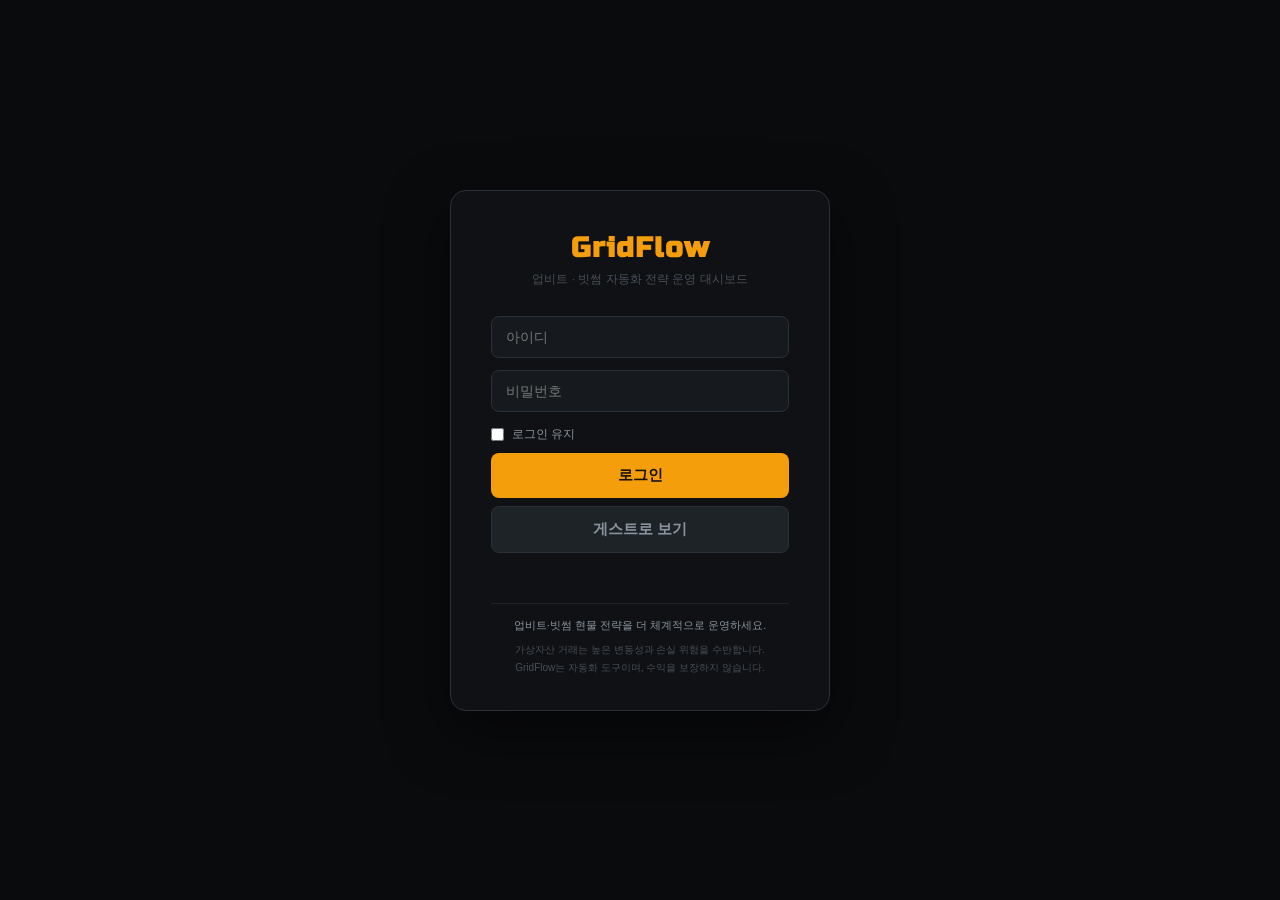
==== commit 4156e3f9: "Add symbol map _symbols fallback" ====
--- a/static/index.html
+++ b/static/index.html
@@ -4850,7 +4850,7 @@
     const sign = s.change_rate > 0 ? '+' : ''
     const id = 'item-' + s.market.replace('-','_')
     const selectedClass = selectedMarket === s.market ? ' selected' : ''
-    return '<div class="symbol-item' + selectedClass + '" id="' + id + '" onclick=\'selectSymbolAndApplyPrice(' + JSON.stringify(s) + ')\'>' +
+    return '<div class="symbol-item' + selectedClass + '" id="' + id + '" data-market="' + s.market + '" onclick=\'selectSymbolAndApplyPrice(' + JSON.stringify(s) + ')\'>' +
       '<div>' +
       '<div class="sym-name">' + (_lang==='ko' ? (s.korean_name||s.market.replace('KRW-','')) : s.market.replace('KRW-','') + '/KRW') + '</div>' +
       '<div class="sym-kr">' + (_lang==='ko' ? s.market.replace('KRW-','') + '/KRW' : '') + '</div>' +
@@ -6117,6 +6117,253 @@
   }
 }, 30000);
 
+(function(){
+  if (window.__visibleSymbolListPriceRefreshInstalled) return;
+  window.__visibleSymbolListPriceRefreshInstalled = true;
+
+  var FAST_REFRESH_MS = 2200;
+  var state = {
+    inflight: false,
+    lastFetchAt: 0,
+    timer: null,
+    seq: 0,
+    appliedSeq: 0,
+    queuedImmediate: false,
+    controller: null
+  };
+
+  function getCurrentExchange(){
+    return ((typeof _exchange !== 'undefined' && _exchange) || window._exchange || 'upbit');
+  }
+
+  function isTradePanelActive(){
+    var layout = document.getElementById('main-layout');
+    return !!layout && layout.style.display !== 'none' && !document.hidden;
+  }
+
+  function clearRefreshTimer(){
+    if (state.timer) {
+      clearTimeout(state.timer);
+      state.timer = null;
+    }
+  }
+
+  function getVisibleSymbolRows(){
+    var list = document.getElementById('symbol-list');
+    if (!list) return [];
+    var listRect = list.getBoundingClientRect();
+    return Array.from(list.querySelectorAll('.symbol-item')).filter(function(row){
+      if (!row || row.hidden || row.style.display === 'none') return false;
+      var st = window.getComputedStyle(row);
+      if (!st || st.display === 'none' || st.visibility === 'hidden') return false;
+      var rect = row.getBoundingClientRect();
+      return rect.bottom >= listRect.top && rect.top <= listRect.bottom;
+    });
+  }
+
+  function getSymbolMap(){
+    var list = (typeof _symbols !== 'undefined' && Array.isArray(_symbols)) ? _symbols : (Array.isArray(window._symbols) ? window._symbols : []);
+    var map = {};
+    list.forEach(function(item){
+      if (item && item.market) map[item.market] = item;
+    });
+    return map;
+  }
+
+  function applyVisibleRowPrices(){
+    if (!isTradePanelActive()) return;
+    var symbolMap = getSymbolMap();
+    getVisibleSymbolRows().forEach(function(row){
+      var market = String(row.getAttribute('data-market') || '').trim().toUpperCase();
+      var item = symbolMap[market];
+      if (!item) return;
+      var priceEl = row.querySelector('.sym-price');
+      if (!priceEl) return;
+      var cc = item.change_rate > 0 ? 'rise' : item.change_rate < 0 ? 'fall' : 'even';
+      priceEl.textContent = Number(item.trade_price || 0).toLocaleString('ko-KR');
+      priceEl.className = 'sym-price ' + cc;
+    });
+  }
+
+  function scheduleNextRefresh(delay){
+    clearRefreshTimer();
+    if (!isTradePanelActive()) return;
+    state.timer = setTimeout(function(){
+      state.timer = null;
+      refreshVisibleSymbolPricesBulk();
+    }, Math.max(0, Number(delay) || 0));
+  }
+
+  function requestImmediateRefresh(opts){
+    var options = opts || {};
+    if (!isTradePanelActive()) {
+      clearRefreshTimer();
+      return;
+    }
+    if (state.inflight) {
+      if (options.userDriven && state.controller) {
+        try { state.controller.abort(); } catch (e) {}
+        clearRefreshTimer();
+        return;
+      }
+      state.queuedImmediate = true;
+      return;
+    }
+    clearRefreshTimer();
+    refreshVisibleSymbolPricesBulk();
+  }
+
+  window.__requestVisibleSymbolListImmediateRefresh = function(opts){
+    requestImmediateRefresh(opts || { userDriven: true });
+  };
+
+  async function refreshVisibleSymbolPricesBulk(){
+    if (!isTradePanelActive()) {
+      clearRefreshTimer();
+      return;
+    }
+    if (state.inflight) return;
+    state.inflight = true;
+    state.queuedImmediate = false;
+    state.controller = new AbortController();
+    state.seq += 1;
+    var mySeq = state.seq;
+    var exchangeAtStart = String(getCurrentExchange() || 'upbit').toLowerCase();
+    try {
+      var api = exchangeAtStart === 'bithumb' ? '/bapi' : '/api';
+      var requestUrl = api + '/symbols/ranked';
+      var requestOptions = { signal: state.controller.signal };
+      if (exchangeAtStart === 'bithumb') {
+        var clientStartMs = Date.now();
+        var rid = 'bvr-' + clientStartMs + '-' + Math.random().toString(36).slice(2, 8);
+        requestUrl += '?rid=' + encodeURIComponent(rid);
+        requestOptions.headers = {
+          'X-Request-Id': rid,
+          'X-Client-Start-Ms': String(clientStartMs),
+        };
+      }
+      var r = await authFetch(requestUrl, requestOptions);
+      if (!r || !r.ok) return;
+      var d = await r.json();
+      var symbols = Array.isArray(d && d.symbols) ? d.symbols : [];
+      if (!symbols.length) return;
+      if (!isTradePanelActive()) return;
+      if (mySeq < state.appliedSeq) return;
+      if (String(getCurrentExchange() || 'upbit').toLowerCase() !== exchangeAtStart) return;
+
+      window._symbols = symbols;
+      try { _symbols = symbols; } catch (e) {}
+
+      window._koreanMap = {};
+      try { _koreanMap = {}; } catch (e) {}
+      symbols.forEach(function(item){
+        if (!item || !item.market) return;
+        window._koreanMap[item.market] = item.korean_name;
+        try { _koreanMap[item.market] = item.korean_name; } catch (e) {}
+      });
+
+      if (window.__exchangeViewCache && window.__exchangeViewCache[getCurrentExchange()]) {
+        try {
+          window.__exchangeViewCache[getCurrentExchange()].symbols = JSON.parse(JSON.stringify(symbols));
+        } catch (e) {}
+      }
+
+      state.appliedSeq = mySeq;
+      state.lastFetchAt = Date.now();
+      applyVisibleRowPrices();
+    } catch (e) {
+      if (e && (e.name === 'AbortError' || String(e.message || '').toLowerCase().indexOf('abort') > -1)) {
+        return;
+      }
+      console.warn('[VISIBLE-SYMBOL-LIST-PRICE] refresh skipped:', e.message);
+    } finally {
+      state.inflight = false;
+      state.controller = null;
+      if (!isTradePanelActive()) {
+        clearRefreshTimer();
+        return;
+      }
+      if (state.queuedImmediate) {
+        state.queuedImmediate = false;
+        requestImmediateRefresh({ userDriven: true });
+        return;
+      }
+      scheduleNextRefresh(FAST_REFRESH_MS);
+    }
+  }
+
+  function bindDomHooks(){
+    var list = document.getElementById('symbol-list');
+    if (list && !list.__visiblePriceBound) {
+      list.addEventListener('scroll', function(){
+        applyVisibleRowPrices();
+        requestImmediateRefresh({ userDriven: true });
+      }, { passive: true });
+      list.__visiblePriceBound = true;
+    }
+
+    var search = document.getElementById('symbol-search');
+    if (search && !search.__visiblePriceBound) {
+      search.addEventListener('input', function(){
+        setTimeout(applyVisibleRowPrices, 0);
+        requestImmediateRefresh({ userDriven: true });
+      });
+      search.__visiblePriceBound = true;
+    }
+  }
+
+  if (typeof window.fetchSymbols === 'function' && !window.fetchSymbols.__visibleListWrapped) {
+    var oldFetchSymbols = window.fetchSymbols;
+    window.fetchSymbols = async function() {
+      var out = await oldFetchSymbols.apply(this, arguments);
+      state.lastFetchAt = Date.now();
+      bindDomHooks();
+      applyVisibleRowPrices();
+      scheduleNextRefresh(FAST_REFRESH_MS);
+      return out;
+    };
+    window.fetchSymbols.__visibleListWrapped = true;
+  }
+
+  if (typeof window.switchExchange === 'function' && !window.switchExchange.__visibleListWrapped) {
+    var oldSwitchExchange = window.switchExchange;
+    window.switchExchange = function(exchange) {
+      var out = oldSwitchExchange.apply(this, arguments);
+      bindDomHooks();
+      setTimeout(applyVisibleRowPrices, 50);
+      setTimeout(function(){ requestImmediateRefresh({ userDriven: true }); }, 80);
+      return out;
+    };
+    window.switchExchange.__visibleListWrapped = true;
+  }
+
+  if (document.readyState === 'loading') {
+    document.addEventListener('DOMContentLoaded', function(){
+      bindDomHooks();
+      setTimeout(function(){ requestImmediateRefresh({ userDriven: true }); }, 80);
+    }, { once: true });
+  } else {
+    bindDomHooks();
+    setTimeout(function(){ requestImmediateRefresh({ userDriven: true }); }, 80);
+  }
+
+  window.addEventListener('focus', function(){ requestImmediateRefresh({ userDriven: true }); });
+  document.addEventListener('visibilitychange', function(){
+    if (document.hidden) {
+      if (state.controller) {
+        try { state.controller.abort(); } catch (e) {}
+      }
+      clearRefreshTimer();
+      state.queuedImmediate = false;
+      return;
+    }
+    requestImmediateRefresh({ userDriven: true });
+  });
+  setTimeout(function(){
+    if (isTradePanelActive()) requestImmediateRefresh({ userDriven: true });
+  }, 0);
+})();
+
 /* === TRADE SUMMARY ONLY START === */
 async function refreshTradeSummary() {
   try {
@@ -8836,6 +9083,11 @@
       input.addEventListener(evtName, function(ev){
         ev.stopImmediatePropagation();
         unifiedSearch(input);
+        try {
+          if (typeof window.__requestVisibleSymbolListImmediateRefresh === 'function') {
+            window.__requestVisibleSymbolListImmediateRefresh({ userDriven: true });
+          }
+        } catch (e) {}
       }, true);
     });
   }
@@ -9060,6 +9312,206 @@
 })();
 </script>
 <!-- ORDER_PANEL_CURRENT_PRICE_BUTTON_V1_END -->
+
+<script>
+(function(){
+  if (window.__selectedSymbolSinglePricePollingInstalled) return;
+  window.__selectedSymbolSinglePricePollingInstalled = true;
+
+  var state = {
+    trade: { timer: null, key: '' },
+    grid: { timer: null, key: '' }
+  };
+
+  function getExchangeApiBase(exchange){
+    return String(exchange || 'upbit').toLowerCase() === 'bithumb' ? '/bapi' : '/api';
+  }
+
+  function formatCurrentPrice(price){
+    var n = Number(price);
+    return (Number.isFinite(n) && n > 0) ? (Math.round(n).toLocaleString('ko-KR') + '원') : '-';
+  }
+
+  function updateSymbolCaches(symbol, price){
+    var n = Number(price);
+    if (!Number.isFinite(n) || n <= 0 || !symbol) return;
+
+    try {
+      if (window._selectedSymbol && window._selectedSymbol.market === symbol) {
+        window._selectedSymbol.trade_price = n;
+        try { _selectedSymbol = window._selectedSymbol; } catch (e) {}
+      }
+    } catch (e) {}
+
+    var targets = [];
+    try { if (Array.isArray(window._symbols)) targets.push(window._symbols); } catch (e) {}
+    try {
+      if (typeof _symbols !== 'undefined' && Array.isArray(_symbols) && targets.indexOf(_symbols) === -1) {
+        targets.push(_symbols);
+      }
+    } catch (e) {}
+
+    targets.forEach(function(list){
+      for (var i = 0; i < list.length; i++) {
+        if (list[i] && list[i].market === symbol) {
+          list[i].trade_price = n;
+        }
+      }
+    });
+  }
+
+  async function fetchSingleSymbolPrice(exchange, symbol){
+    var r = await authFetch(getExchangeApiBase(exchange) + '/price/' + encodeURIComponent(symbol));
+    if (!r || !r.ok) throw new Error('price_fetch_failed');
+    var d = await r.json();
+    var price = Number(d && d.price);
+    if (!Number.isFinite(price) || price <= 0) throw new Error('invalid_price');
+    return price;
+  }
+
+  function getTradePollingContext(){
+    var layout = document.getElementById('main-layout');
+    var symbol = '';
+    try { symbol = String((window._selectedSymbol && window._selectedSymbol.market) || '').trim().toUpperCase(); } catch (e) {}
+    var exchange = ((typeof _exchange !== 'undefined' && _exchange) || window._exchange || 'upbit');
+    return {
+      active: !!layout && layout.style.display !== 'none' && !!symbol,
+      exchange: String(exchange || 'upbit').toLowerCase(),
+      symbol: symbol
+    };
+  }
+
+  function getGridPollingContext(){
+    var panel = document.getElementById('grid-panel');
+    var form = document.getElementById('grid-create-form');
+    var rightPanel = document.getElementById('grid-right-panel');
+    var symbolEl = document.getElementById('grid-symbol');
+    var exchangeEl = document.getElementById('grid-exchange');
+    var symbol = String(symbolEl ? symbolEl.value || '' : '').trim().toUpperCase();
+    var exchange = String(exchangeEl ? exchangeEl.value || 'upbit' : 'upbit').toLowerCase();
+    return {
+      active: !!panel && panel.style.display !== 'none' && !!form && form.style.display !== 'none' && !!rightPanel && rightPanel.style.display !== 'none' && !!symbol,
+      exchange: exchange,
+      symbol: symbol
+    };
+  }
+
+  function applyTradePrice(symbol, price){
+    if (!symbol) return;
+    updateSymbolCaches(symbol, price);
+
+    var selected = null;
+    try { selected = window._selectedSymbol; } catch (e) {}
+    if (!selected || selected.market !== symbol) return;
+
+    var selPriceEl = document.getElementById('sel-price');
+    if (selPriceEl) selPriceEl.textContent = formatCurrentPrice(price);
+
+    var marketPriceEl = document.getElementById('market-sel-price');
+    if (marketPriceEl) marketPriceEl.textContent = formatCurrentPrice(price);
+
+    var marketBtn = document.getElementById('market-current-price-btn');
+    if (marketBtn) marketBtn.textContent = '현재가: ' + formatCurrentPrice(price);
+
+    var selectedRow = document.getElementById('item-' + symbol.replace('-', '_'));
+    if (selectedRow) {
+      var rowPriceEl = selectedRow.querySelector('.sym-price');
+      if (rowPriceEl) rowPriceEl.textContent = Math.round(Number(price) || 0).toLocaleString('ko-KR');
+    }
+  }
+
+  function applyGridPrice(symbol, price){
+    var currentSymbol = String((document.getElementById('grid-symbol') || {}).value || '').trim().toUpperCase();
+    if (!symbol || currentSymbol !== symbol) return;
+
+    updateSymbolCaches(symbol, price);
+
+    var symbolSearch = String((document.getElementById('grid-symbol-search') || {}).value || '').trim();
+    var symbolEl = document.getElementById('grid-current-price-symbol');
+    var valueEl = document.getElementById('grid-current-price-value');
+    if (symbolEl) symbolEl.textContent = symbolSearch || symbol;
+    if (valueEl) valueEl.textContent = formatCurrentPrice(price);
+  }
+
+  function stopPolling(kind){
+    if (state[kind] && state[kind].timer) {
+      clearInterval(state[kind].timer);
+      state[kind].timer = null;
+    }
+    if (state[kind]) state[kind].key = '';
+  }
+
+  function ensurePolling(kind, ctx, applyFn){
+    if (!ctx.active || !ctx.symbol) {
+      stopPolling(kind);
+      return;
+    }
+
+    var key = ctx.exchange + '|' + ctx.symbol;
+    if (state[kind].timer && state[kind].key === key) return;
+
+    stopPolling(kind);
+    state[kind].key = key;
+
+    async function tick(){
+      var expectedKey = state[kind].key;
+      try {
+        var price = await fetchSingleSymbolPrice(ctx.exchange, ctx.symbol);
+        if (state[kind].key !== expectedKey) return;
+        applyFn(ctx.symbol, price);
+      } catch (e) {}
+    }
+
+    tick();
+    state[kind].timer = setInterval(tick, 1000);
+  }
+
+  function syncSelectedSymbolPricePolling(){
+    if (document.hidden) {
+      stopPolling('trade');
+      stopPolling('grid');
+      return;
+    }
+    ensurePolling('trade', getTradePollingContext(), applyTradePrice);
+    ensurePolling('grid', getGridPollingContext(), applyGridPrice);
+  }
+
+  function wrapForPolling(name){
+    var fn = window[name];
+    if (typeof fn !== 'function' || fn.__singlePricePollingWrapped) return;
+    var wrapped = function(){
+      var result = fn.apply(this, arguments);
+      setTimeout(syncSelectedSymbolPricePolling, 0);
+      setTimeout(syncSelectedSymbolPricePolling, 120);
+      return result;
+    };
+    wrapped.__singlePricePollingWrapped = true;
+    window[name] = wrapped;
+  }
+
+  function installWrappers(){
+    ['switchExchange', 'selectSymbol', 'selectSymbolAndApplyPrice', 'openCreateGrid', 'closeCreateGrid', 'selectGridSymbolById', 'switchGrid'].forEach(wrapForPolling);
+  }
+
+  if (document.readyState === 'loading') {
+    document.addEventListener('DOMContentLoaded', function(){
+      installWrappers();
+      syncSelectedSymbolPricePolling();
+    }, { once: true });
+  } else {
+    installWrappers();
+    syncSelectedSymbolPricePolling();
+  }
+
+  window.addEventListener('load', function(){
+    installWrappers();
+    syncSelectedSymbolPricePolling();
+  }, { once: true });
+
+  document.addEventListener('visibilitychange', syncSelectedSymbolPricePolling);
+  setInterval(syncSelectedSymbolPricePolling, 400);
+})();
+</script>
 
 <script>
 /* GPT_PATCH_STEP12_ORDER_SYNC_FINAL */
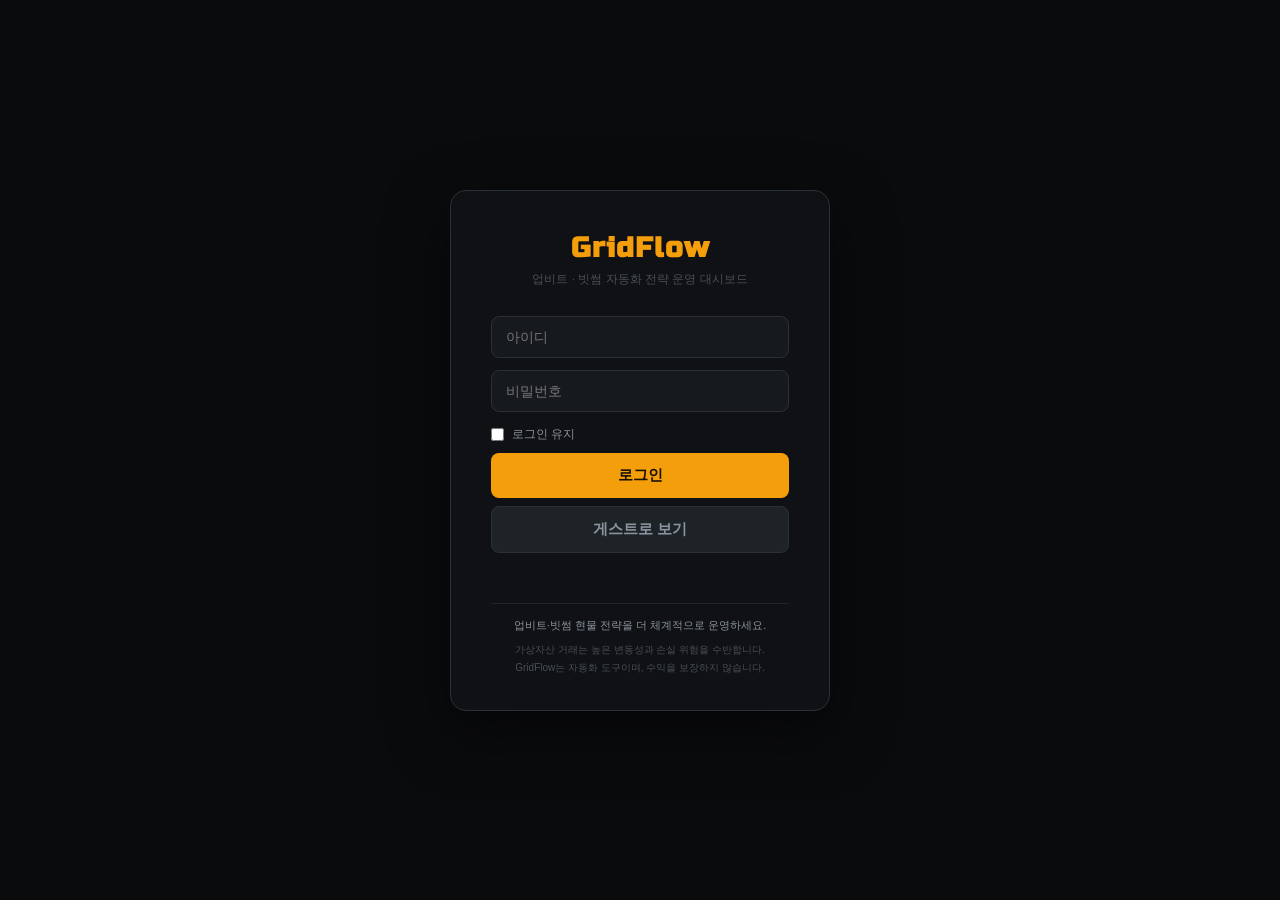
==== commit 48f960ca: "Auto-login fix + rebalancing patch + API integration patch - Auto-login: respect 'remember me' check" ====
--- a/static/index.html
+++ b/static/index.html
@@ -90,6 +90,7 @@
 .beta-badge { font-size:10px; background:rgba(245,158,11,0.18); color:#F59E0B; padding:3px 8px; border-radius:5px; font-weight:800; letter-spacing:1.5px; border:1px solid rgba(245,158,11,0.35); flex-shrink:0; white-space:nowrap; }
 .top-bar-divider { width:1px; height:24px; background:rgba(255,255,255,0.1); flex-shrink:0; }
 .top-bar-right { display:flex; align-items:center; gap:0; flex-shrink:0; }
+#desktop-header-stack { position: relative; z-index: 10; }
 .emergency-stop-btn { display:flex; align-items:center; gap:6px; margin-left:12px; padding:7px 14px; background:rgba(239,68,68,0.1); color:#EF4444; border:1.5px solid rgba(239,68,68,0.5); border-radius:8px; font-size:12px; font-weight:700; cursor:pointer; letter-spacing:0.3px; transition:all 0.15s; flex-shrink:0; white-space:nowrap; }
 .emergency-stop-btn:hover { background:rgba(239,68,68,0.22); border-color:#EF4444; box-shadow:0 0 12px rgba(239,68,68,0.3); }
 .emergency-stop-btn.active { background:#EF4444; color:#fff; box-shadow:0 0 16px rgba(239,68,68,0.5); }
@@ -317,6 +318,186 @@
 .guide-divider { border: none; border-top: 1px solid var(--border2); margin: 16px 0; }
 .settings-panel { display: none; padding: 28px; overflow-y: auto; max-height: calc(100vh - 88px); }
 .settings-card { background: var(--bg2); border: 1px solid var(--border); border-radius: 12px; padding: 22px; margin-bottom: 16px; box-shadow: var(--card-shadow); }
+#grid-strategy-list .grid-card-heading {
+  display: flex;
+  flex-wrap: wrap;
+  align-items: center;
+  gap: 4px 8px;
+  min-width: 0;
+}
+#grid-strategy-list .grid-card-symbol {
+  font-size: 15px;
+  font-weight: 700;
+  color: var(--text);
+  line-height: 1.15;
+}
+#grid-strategy-list .grid-card-exchange {
+  font-size: 11px;
+  color: var(--text3);
+}
+#grid-strategy-list .grid-card-status {
+  font-size: 11px;
+  font-weight: 700;
+}
+#grid-strategy-list .grid-card-btn {
+  display: inline-flex;
+  align-items: center;
+  justify-content: center;
+  min-height: 30px;
+  padding: 3px 8px;
+  border-radius: 5px;
+  cursor: pointer;
+  font-size: 11px;
+  font-weight: 600;
+  line-height: 1.1;
+  white-space: nowrap;
+}
+#grid-strategy-list .grid-card-btn-neutral {
+  background: var(--bg4);
+  border: 1px solid var(--border);
+  color: var(--text2);
+}
+#grid-strategy-list .grid-card-btn-edit {
+  background: rgba(96,165,250,0.15);
+  border: 1px solid #60a5fa;
+  color: #60a5fa;
+}
+@media (min-width: 769px) {
+  #grid-strategy-list .grid-strategy-card {
+    padding: 16px 18px;
+    margin-bottom: 10px;
+  }
+  #grid-strategy-list .grid-card-header {
+    margin-bottom: 10px;
+  }
+  #grid-strategy-list .grid-card-top-actions:empty {
+    display: none;
+  }
+  #grid-strategy-list .grid-card-top-actions,
+  #grid-strategy-list .grid-card-bottom-actions {
+    gap: 5px;
+  }
+  #grid-strategy-list .grid-card-btn,
+  #grid-strategy-list .grid-strategy-card .btn-warn,
+  #grid-strategy-list .grid-strategy-card .btn-danger {
+    min-height: 30px;
+    padding: 0 10px;
+    border-radius: 6px;
+    font-size: 10.5px;
+  }
+  #grid-strategy-list .grid-card-metrics,
+  #grid-strategy-list .grid-card-smart {
+    gap: 6px;
+  }
+  #grid-strategy-list .grid-card-metric {
+    display: flex;
+    align-items: center;
+    justify-content: space-between;
+    gap: 10px;
+    min-height: 38px;
+    padding: 7px 10px;
+  }
+  #grid-strategy-list .grid-card-metric .pos-item-label {
+    margin-bottom: 0;
+    white-space: nowrap;
+    flex: 0 0 auto;
+  }
+  #grid-strategy-list .grid-card-metric .pos-item-val {
+    min-width: 0;
+    text-align: right;
+    white-space: nowrap;
+    overflow: hidden;
+    text-overflow: ellipsis;
+    line-height: 1.2;
+    font-variant-numeric: tabular-nums;
+  }
+  #grid-strategy-list .grid-card-summary-meta {
+    display: flex;
+    align-items: baseline;
+    gap: 10px;
+    flex-wrap: wrap;
+    min-width: 0;
+  }
+  #grid-strategy-list .grid-card-total {
+    font-size: 11px;
+    color: var(--text3);
+    font-variant-numeric: tabular-nums;
+    white-space: nowrap;
+  }
+  #grid-strategy-list .grid-card-profit {
+    font-size: 13px;
+    font-weight: 700;
+    line-height: 1.2;
+    font-variant-numeric: tabular-nums;
+    white-space: nowrap;
+  }
+  #grid-strategy-list .grid-card-summary-actions {
+    flex: 0 0 auto;
+  }
+}
+@media (min-width: 1101px) {
+  #grid-strategy-list .grid-strategy-card {
+    padding: 13px 15px;
+    margin-bottom: 8px;
+  }
+  #grid-strategy-list .grid-card-header {
+    margin-bottom: 8px;
+  }
+  #grid-strategy-list .grid-card-top-actions,
+  #grid-strategy-list .grid-card-bottom-actions {
+    gap: 4px;
+  }
+  #grid-strategy-list .grid-card-btn,
+  #grid-strategy-list .grid-strategy-card .btn-warn,
+  #grid-strategy-list .grid-strategy-card .btn-danger {
+    min-height: 28px;
+    padding: 0 9px;
+    font-size: 10px;
+  }
+  #grid-strategy-list .grid-card-metrics,
+  #grid-strategy-list .grid-card-smart {
+    gap: 5px 7px;
+  }
+  #grid-strategy-list .grid-card-metric {
+    display: grid;
+    grid-template-columns: 48px minmax(0, 1fr);
+    gap: 7px;
+    min-height: 34px;
+    padding: 6px 8px;
+  }
+  #grid-strategy-list .grid-card-metric .pos-item-label {
+    font-size: 9.5px;
+  }
+  #grid-strategy-list .grid-card-metric .pos-item-val {
+    font-size: 11.5px;
+    white-space: normal;
+    overflow: visible;
+    text-overflow: clip;
+    line-height: 1.15;
+    overflow-wrap: anywhere;
+    word-break: break-word;
+  }
+  #grid-strategy-list .grid-card-summary {
+    gap: 6px 10px !important;
+    margin-top: 5px !important;
+    padding-top: 5px !important;
+  }
+  #grid-strategy-list .grid-card-summary-meta {
+    gap: 4px 10px;
+  }
+  #grid-strategy-list .grid-card-total {
+    font-size: 10.5px;
+    white-space: normal;
+    overflow-wrap: anywhere;
+    word-break: break-word;
+  }
+  #grid-strategy-list .grid-card-profit {
+    font-size: 12.5px;
+    white-space: normal;
+    overflow-wrap: anywhere;
+    word-break: break-word;
+  }
+}
 .settings-card-title { color: var(--accent); font-size: 14px; font-weight: 700; margin-bottom: 16px; letter-spacing: 0.3px; }
 .settings-cur { background: var(--bg3); border-radius: 8px; padding: 12px 14px; margin-bottom: 14px; font-size: 12px; color: var(--text2); border: 1px solid var(--border2); }
 .settings-cur div { margin-bottom: 5px; line-height: 1.5; }
@@ -531,6 +712,40 @@
   #main-nav .top-tab { padding: 6px 12px; }
   #main-nav #tab-settings { padding: 6px 8px; }
 }
+@media (min-width: 1280px) {
+  body:has(#tab-upbit.active) #desktop-header-stack,
+  body:has(#tab-bithumb.active) #desktop-header-stack,
+  body:has(#tab-grid.active) #desktop-header-stack {
+    position: sticky;
+    top: 0;
+    z-index: 1400;
+    background: var(--bg);
+  }
+
+  body:has(#tab-upbit.active) #global-status-banner,
+  body:has(#tab-bithumb.active) #global-status-banner,
+  body:has(#tab-grid.active) #global-status-banner {
+    backdrop-filter: blur(12px);
+    -webkit-backdrop-filter: blur(12px);
+  }
+
+  body:has(#tab-upbit.active) #main-layout,
+  body:has(#tab-bithumb.active) #main-layout {
+    height: calc(100vh - 98px);
+  }
+
+  body:has(#tab-grid.active) #grid-panel {
+    max-height: calc(100vh - 98px);
+  }
+
+  body:has(#tab-grid.active) #strategy-subnav {
+    position: sticky;
+    top: 0;
+    z-index: 20;
+    background: var(--bg);
+    box-shadow: 0 1px 0 rgba(255,255,255,0.05);
+  }
+}
 /* ── 탑바 중간 화면 반응형 (1100px 이하) ── */
 @media (max-width: 1100px) {
   .top-tab { padding: 6px 10px; font-size: 12px; }
@@ -586,10 +801,10 @@
   .top-bar > div:first-child > div { display: none !important; }
   .top-bar h1 { font-size: 20px !important; }
   body:has(#tab-home.active) #global-status-banner { display: flex !important; margin-top: 52px; padding: 6px 12px; min-height: 32px; font-size: 12px; }
-  body:has(#tab-home.active) #guest-home-banner { display: flex !important; margin-top: 0; padding: 6px 12px; min-height: 32px; font-size: 12px; }
+  body:has(#tab-home.active) #guest-home-banner,
   body:has(#tab-upbit.active) #guest-home-banner,
   body:has(#tab-bithumb.active) #guest-home-banner,
-  body:has(#tab-grid.active) #guest-home-banner { display: flex !important; margin-top: 0; padding: 6px 12px; min-height: 32px; font-size: 12px; }
+  body:has(#tab-grid.active) #guest-home-banner { margin-top: 0; padding: 6px 12px; min-height: 32px; font-size: 12px; }
   body:has(#tab-home.active) #global-status-banner .gsb-label { font-size: 11px; padding: 2px 8px; }
   body:has(#tab-home.active) #global-status-banner .gsb-link { font-size: 11px; }
   body:has(#tab-home.active) .beta-badge,
@@ -719,9 +934,41 @@
     overflow: visible !important; border-right: none !important;
   }
   .order-area { height: auto !important; overflow: visible !important; flex: none !important; padding: 14px !important; }
+  .symbol-header,
+  .symbol-item {
+    grid-template-columns: minmax(0, 1fr) 92px 64px !important;
+  }
+  .symbol-item {
+    min-height: 56px !important;
+    padding: 10px 12px !important;
+    column-gap: 8px !important;
+  }
+  .sym-name { font-size: 14px !important; }
+  .sym-kr { font-size: 11px !important; }
+  .sym-price { font-size: 13px !important; }
+  .sym-change { font-size: 11px !important; }
+  .order-top-actions {
+    flex-direction: column !important;
+    align-items: stretch !important;
+  }
+  #order-reset-btn {
+    width: 100% !important;
+    min-height: 44px !important;
+  }
   .order-btn-row { flex-direction: row !important; }
-  .order-btn-row .btn-buy, .order-btn-row .btn-sell { height: 48px !important; font-size: 15px !important; }
+  .order-btn-row .btn-buy, .order-btn-row .btn-sell { height: 52px !important; font-size: 15px !important; }
   .position-area { max-height: none !important; overflow: visible !important; }
+  .position-area { padding: 12px 14px !important; }
+  .pos-summary-item { padding: 8px 10px !important; }
+  .pos-summary-item .lbl { font-size: 9px !important; }
+  .pos-summary-item .val { font-size: 12px !important; }
+  .pos-table-area {
+    overflow-x: auto !important;
+    overflow-y: auto !important;
+    -webkit-overflow-scrolling: touch !important;
+  }
+  .pos-tbl { min-width: 620px !important; }
+  .pos-tbl td { padding: 9px 10px !important; }
   .orders-area { overflow-x: auto !important; flex: none !important; -webkit-overflow-scrolling: touch; }
   .settings-panel { padding: 16px !important; max-height: none !important; overflow: visible !important; }
   table { font-size: 11px !important; }
@@ -882,6 +1129,30 @@
   #grid-strategy-list button,
   #dca-strategy-list button,
   #rebal-strategy-list button { height: 30px !important; min-width: 86px !important; flex: 1 1 auto !important; padding: 0 8px !important; }
+  #rebal-strategy-list .rebal-strategy-card {
+    min-height: 0 !important;
+    height: auto !important;
+    padding: 12px 14px !important;
+  }
+  #rebal-strategy-list .rebal-strategy-card-grid {
+    grid-template-columns: 1fr !important;
+    gap: 8px !important;
+    height: auto !important;
+    align-items: stretch !important;
+  }
+  #rebal-strategy-list .rebal-strategy-actions {
+    flex-direction: row !important;
+    flex-wrap: wrap !important;
+    align-items: stretch !important;
+    gap: 6px !important;
+  }
+  #rebal-strategy-list .rebal-action-btn {
+    min-height: 34px !important;
+    min-width: 88px !important;
+    flex: 1 1 calc(50% - 6px) !important;
+    padding: 0 10px !important;
+    touch-action: manipulation;
+  }
 }
 @media (max-width: 480px) {
   #grid-strategy-list > div[style*="min-height:108px"],
@@ -898,6 +1169,19 @@
   #grid-strategy-list button,
   #dca-strategy-list button,
   #rebal-strategy-list button { height: 26px !important; min-width: 64px !important; padding: 0 6px !important; font-size: 10px !important; }
+  #rebal-strategy-list .rebal-strategy-card {
+    padding: 10px !important;
+    margin-bottom: 6px !important;
+  }
+  #rebal-strategy-list .rebal-strategy-card-grid {
+    gap: 6px !important;
+  }
+  #rebal-strategy-list .rebal-action-btn {
+    min-height: 32px !important;
+    min-width: 0 !important;
+    flex: 1 1 100% !important;
+    font-size: 11px !important;
+  }
   #subpanel-dca > div[style*="grid-template-columns:760px"] > div { min-width: 0 !important; }
   #dca-strategy-list { min-width: 0 !important; overflow-x: hidden !important; }
   #dca-strategy-list > div[style*="height:92px"] { height: auto !important; padding: 8px 10px !important; margin-bottom: 6px !important; overflow: hidden !important; }
@@ -921,13 +1205,45 @@
     margin-bottom: 10px !important;
   }
   #grid-strategy-list > .settings-card[style*="margin-bottom:12px"] > div[style*="justify-content:space-between"]:first-child > div:first-child {
+    display: flex !important;
+    flex-wrap: wrap !important;
+    align-items: center !important;
+    gap: 4px 8px !important;
     min-width: 0 !important;
     overflow-wrap: anywhere !important;
     line-height: 1.35 !important;
   }
+  #grid-strategy-list > .settings-card[style*="margin-bottom:12px"] > div[style*="justify-content:space-between"]:first-child > div:first-child > span {
+    margin-left: 0 !important;
+  }
+  #grid-strategy-list > .settings-card[style*="margin-bottom:12px"] > div[style*="justify-content:space-between"]:first-child > div:first-child > span:first-child {
+    flex: 1 1 100% !important;
+    font-size: 16px !important;
+    line-height: 1.2 !important;
+  }
+  #grid-strategy-list > .settings-card[style*="margin-bottom:12px"] > div[style*="justify-content:space-between"]:first-child > div:first-child > span:not(:first-child) {
+    display: inline-flex !important;
+    align-items: center !important;
+    line-height: 1.25 !important;
+  }
   #grid-strategy-list > .settings-card[style*="margin-bottom:12px"] > div[style*="justify-content:space-between"]:first-child > div[style*="flex-wrap:wrap"] {
+    display: grid !important;
+    grid-template-columns: repeat(2, minmax(0, 1fr)) !important;
     width: 100% !important;
-    gap: 4px !important;
+    gap: 6px !important;
+  }
+  #grid-strategy-list > .settings-card[style*="margin-bottom:12px"] > div[style*="justify-content:space-between"]:first-child > div[style*="flex-wrap:wrap"] > button {
+    width: 100% !important;
+    min-width: 0 !important;
+    min-height: 34px !important;
+    height: auto !important;
+    padding: 8px 10px !important;
+    font-size: 11px !important;
+    line-height: 1.2 !important;
+    white-space: normal !important;
+  }
+  #grid-strategy-list > .settings-card[style*="margin-bottom:12px"] > div[style*="justify-content:space-between"]:first-child > div[style*="flex-wrap:wrap"] > button:last-child:nth-child(odd) {
+    grid-column: 1 / -1 !important;
   }
   #grid-strategy-list > .settings-card[style*="margin-bottom:12px"] > div[style*="grid-template-columns:repeat(4,1fr)"],
   #grid-strategy-list > .settings-card[style*="margin-bottom:12px"] > div[style*="grid-template-columns:repeat(2,1fr)"] {
@@ -940,13 +1256,34 @@
   }
   #grid-strategy-list > .settings-card[style*="margin-bottom:12px"] .pos-item-val {
     overflow-wrap: anywhere !important;
+    line-height: 1.35 !important;
   }
   #grid-strategy-list > .settings-card[style*="margin-bottom:12px"] > div[style*="justify-content:space-between"]:not(:first-child) {
-    flex-wrap: wrap !important;
-    gap: 4px 10px !important;
+    flex-direction: column !important;
+    align-items: stretch !important;
+    gap: 6px !important;
+  }
+  #grid-strategy-list > .settings-card[style*="margin-bottom:12px"] > div[style*="justify-content:space-between"]:not(:first-child) > span:last-child {
+    text-align: left !important;
   }
   #grid-strategy-list > .settings-card[style*="margin-bottom:12px"] .grid-card-bottom-actions {
-    justify-content: flex-start !important;
+    display: grid !important;
+    grid-template-columns: repeat(2, minmax(0, 1fr)) !important;
+    justify-content: stretch !important;
+    gap: 6px !important;
+  }
+  #grid-strategy-list > .settings-card[style*="margin-bottom:12px"] .grid-card-bottom-actions > button {
+    width: 100% !important;
+    min-width: 0 !important;
+    min-height: 36px !important;
+    height: auto !important;
+    padding: 8px 10px !important;
+    font-size: 11px !important;
+    line-height: 1.2 !important;
+    white-space: normal !important;
+  }
+  #grid-strategy-list > .settings-card[style*="margin-bottom:12px"] .grid-card-bottom-actions > button:last-child:nth-child(odd) {
+    grid-column: 1 / -1 !important;
   }
 }
 
@@ -959,10 +1296,21 @@
   #grid-strategy-list > .settings-card[style*="margin-bottom:12px"] > div[style*="grid-template-columns:repeat(2,1fr)"] {
     gap: 5px !important;
   }
+  #grid-strategy-list > .settings-card[style*="margin-bottom:12px"] > div[style*="justify-content:space-between"]:first-child > div:first-child > span:first-child {
+    font-size: 15px !important;
+  }
+  #grid-strategy-list > .settings-card[style*="margin-bottom:12px"] > div[style*="justify-content:space-between"]:first-child > div[style*="flex-wrap:wrap"],
+  #grid-strategy-list > .settings-card[style*="margin-bottom:12px"] .grid-card-bottom-actions {
+    grid-template-columns: 1fr !important;
+  }
   #grid-strategy-list > .settings-card[style*="margin-bottom:12px"] button {
-    min-width: 64px !important;
-    height: 26px !important;
-    font-size: 10px !important;
+    min-width: 0 !important;
+    min-height: 36px !important;
+    height: auto !important;
+    padding: 8px 10px !important;
+    font-size: 11px !important;
+    line-height: 1.2 !important;
+    white-space: normal !important;
   }
 }
 
@@ -997,6 +1345,36 @@
 /* 데스크탑: 모바일 요소 숨김 */
 @media (min-width: 769px) {
   #gf-nav, #gf-hbtn, #gf-drawer, #gf-overlay { display: none !important; }
+}
+
+#pf-rebal-card {
+  cursor: pointer;
+}
+
+#pf-rebal-card:focus-visible {
+  outline: 2px solid var(--accent);
+  outline-offset: 2px;
+}
+#pf-swipe-hint {
+  display: none;
+  align-items: center;
+  gap: 6px;
+  width: max-content;
+  max-width: 100%;
+  padding: 4px 10px;
+  margin: 2px 0 10px;
+  border-radius: 999px;
+  border: 1px solid rgba(255,255,255,0.08);
+  background: rgba(255,255,255,0.035);
+  color: rgba(255,255,255,0.72);
+  font-size: 11px;
+  font-weight: 600;
+  line-height: 1.35;
+}
+#pf-swipe-hint .pf-swipe-icon {
+  color: rgba(245,158,11,0.82);
+  font-size: 12px;
+  line-height: 1;
 }
   #rebal-create-form .rebal-three-col-row { grid-template-columns: 1fr 1fr !important; }
   #rebal-create-form .rebal-actions-section button { font-size:11px !important; padding:8px 4px !important; }
@@ -1579,18 +1957,26 @@
 }
 /* 포트폴리오 모바일 */
 @media (max-width: 768px) {
-  #portfolio-panel { padding: 12px !important; }
+  #portfolio-panel { padding: 16px 12px 12px !important; }
   #portfolio-panel > div[style*="grid-template-columns:repeat(3"] { grid-template-columns: 1fr !important; }
   #pf-exchange-summary { grid-template-columns: 1fr !important; }
   #pf-coin-weights div[style*="grid-template-columns"] { grid-template-columns: 60px 1fr 50px 50px !important; }
+  #portfolio-panel > div > div:first-child { margin-bottom: 12px !important; }
+  #pf-swipe-hint {
+    display: inline-flex;
+  }
 }
 
 /* 포트폴리오 모바일 1차 구조 */
 @media (max-width: 480px) {
   #portfolio-panel {
-    padding: 10px 12px 16px !important;
+    padding: 14px 12px 16px !important;
     max-height: none !important;
     overflow-y: visible !important;
+  }
+  #pf-swipe-hint {
+    margin-bottom: 8px;
+    font-size: 10.5px;
   }
   #portfolio-panel > div {
     max-width: 100% !important;
@@ -1717,12 +2103,37 @@
   color: var(--accent);
 }
 
-@media (min-width: 1101px) {
-  .right-panel {
-    width: 320px !important;
-    min-width: 320px !important;
-    max-width: 320px !important;
-    flex: 0 0 320px !important;
+@media (min-width: 1025px) and (max-width: 1279px) {
+  #main-layout.layout {
+    box-sizing: border-box !important;
+    width: min(calc(100vw - 20px), 1240px) !important;
+    margin-left: auto !important;
+    margin-right: auto !important;
+    grid-template-columns: 220px minmax(0, 1fr) 292px !important;
+    gap: 10px !important;
+    align-items: stretch !important;
+  }
+  #main-layout.layout > .symbol-panel,
+  #main-layout.layout > .center-panel,
+  #main-layout.layout > .right-panel {
+    min-width: 0 !important;
+  }
+  #main-layout.layout > .right-panel {
+    width: 292px !important;
+    min-width: 292px !important;
+    max-width: 292px !important;
+    flex: 0 0 292px !important;
+  }
+  #main-layout.layout > .right-panel .order-top-actions {
+    flex-direction: column !important;
+    align-items: stretch !important;
+  }
+  #main-layout.layout > .right-panel #order-available-hint {
+    min-width: 0 !important;
+  }
+  #main-layout.layout > .right-panel #order-reset-btn {
+    width: 100% !important;
+    min-height: 42px !important;
   }
 }
 
@@ -2259,6 +2670,27 @@
     padding-left: 9px !important;
     padding-right: 9px !important;
   }
+  #rebal-create-form select {
+    color-scheme: dark;
+    background-color: rgba(20,22,25,0.96) !important;
+  }
+  #rebal-create-form select option {
+    background: #141619;
+    color: #D1D5DB;
+  }
+  #rebal-create-form #rebal-symbol-dropdown {
+    background: rgba(20,22,25,0.98) !important;
+    border-color: rgba(255,255,255,0.08) !important;
+  }
+  #rebal-create-form #rebal-symbol-dropdown > div {
+    background: transparent;
+    color: #D1D5DB;
+  }
+  #rebal-create-form #rebal-symbol-dropdown > div:hover,
+  #rebal-create-form #rebal-symbol-dropdown > div:focus-visible {
+    background: rgba(245,158,11,0.08) !important;
+    outline: none;
+  }
   #rebal-create-form button {
     min-height: 34px !important;
   }
@@ -2350,6 +2782,498 @@
   .login-overlay { align-items: center !important; }
   .login-box { width: 90% !important; max-width: 380px !important; padding: 32px 24px !important; }
   .login-input { font-size: 16px !important; }
+}
+
+@media (max-width: 768px) {
+  #rebal-strategy-list .rebal-strategy-card {
+    overflow: hidden !important;
+  }
+  #rebal-strategy-list .rebal-strategy-card-grid > div:first-child,
+  #rebal-strategy-list .rebal-strategy-card-grid > div:not(.rebal-strategy-actions) {
+    min-width: 0 !important;
+  }
+  #rebal-strategy-list .rebal-strategy-card-grid > div:first-child > div:first-child {
+    line-height: 1.4 !important;
+    overflow-wrap: anywhere !important;
+  }
+  #rebal-strategy-list .rebal-strategy-card-grid > div:first-child > div:last-child {
+    line-height: 1.35 !important;
+  }
+  #rebal-strategy-list .rebal-strategy-actions {
+    width: 100% !important;
+  }
+  #rebal-strategy-list .rebal-action-btn {
+    min-height: 40px !important;
+    -webkit-tap-highlight-color: transparent;
+  }
+  #rebal-create-form {
+    overflow: hidden !important;
+  }
+  #rebal-create-form .rebal-form-flow,
+  #rebal-create-form .rebal-mobile-card,
+  #rebal-create-form .rebal-form-section {
+    min-width: 0 !important;
+  }
+  #rebal-create-form .rebal-info-box,
+  #rebal-create-form #rebal-summary-content,
+  #rebal-create-form #rebal-validation-errors {
+    overflow-wrap: anywhere !important;
+  }
+}
+
+@media (max-width: 480px) {
+  #rebal-create-form .rebal-two-col-row,
+  #rebal-create-form .rebal-three-col-row,
+  #rebal-create-form .rebal-actions-section {
+    grid-template-columns: 1fr !important;
+  }
+  #rebal-create-form .rebal-asset-add-row {
+    grid-template-columns: minmax(0, 1fr) 64px !important;
+    height: auto !important;
+    align-items: stretch !important;
+  }
+  #rebal-create-form .rebal-asset-add-row > div:first-child {
+    grid-column: 1 / -1 !important;
+  }
+  #rebal-create-form #rebal-add-pct-select,
+  #rebal-create-form .rebal-asset-add-box button {
+    width: 100% !important;
+  }
+  #rebal-create-form .rebal-actions-section {
+    position: static !important;
+    padding-top: 8px !important;
+    background: transparent !important;
+  }
+  #rebal-create-form .rebal-actions-section button {
+    width: 100% !important;
+  }
+  #rebal-strategy-list .rebal-strategy-card {
+    padding: 12px !important;
+  }
+  #rebal-strategy-list .rebal-strategy-card-grid {
+    gap: 8px !important;
+  }
+  #rebal-strategy-list .rebal-action-btn {
+    min-height: 42px !important;
+    flex: 1 1 100% !important;
+    font-size: 12px !important;
+  }
+}
+
+@media (min-width: 1280px) {
+  #main-layout.layout {
+    box-sizing: border-box !important;
+    max-width: none !important;
+    margin-left: auto !important;
+    margin-right: auto !important;
+    align-items: stretch !important;
+  }
+  #main-layout.layout > .symbol-panel,
+  #main-layout.layout > .center-panel,
+  #main-layout.layout > .right-panel {
+    min-width: 0 !important;
+  }
+  #main-layout.layout > .right-panel {
+    width: auto !important;
+    min-width: 0 !important;
+    max-width: none !important;
+    flex: 1 1 auto !important;
+  }
+}
+
+@media (min-width: 1280px) and (max-width: 1439px) {
+  #main-layout.layout {
+    width: min(calc(100vw - 24px), 1360px) !important;
+    grid-template-columns: 236px minmax(0, 1fr) 300px !important;
+    gap: 12px !important;
+  }
+}
+
+@media (min-width: 1440px) and (max-width: 1679px) {
+  #main-layout.layout {
+    width: min(calc(100vw - 32px), 1568px) !important;
+    grid-template-columns: 248px minmax(0, 1fr) 308px !important;
+    gap: 14px !important;
+  }
+}
+
+@media (min-width: 1680px) and (max-width: 1919px) {
+  #main-layout.layout {
+    width: min(calc(100vw - 40px), 1792px) !important;
+    grid-template-columns: 272px minmax(0, 1fr) 324px !important;
+    gap: 16px !important;
+  }
+}
+
+@media (min-width: 1920px) and (max-width: 2559px) {
+  #main-layout.layout {
+    width: min(calc(100vw - 48px), 1984px) !important;
+    grid-template-columns: 288px minmax(0, 1fr) 336px !important;
+    gap: 18px !important;
+  }
+}
+
+@media (min-width: 2560px) and (max-width: 3839px) {
+  #main-layout.layout {
+    width: min(calc(100vw - 72px), 2320px) !important;
+    grid-template-columns: 320px minmax(0, 1fr) 360px !important;
+    gap: 20px !important;
+  }
+}
+
+@media (min-width: 3840px) {
+  #main-layout.layout {
+    width: min(calc(100vw - 96px), 2440px) !important;
+    grid-template-columns: 336px minmax(0, 1fr) 376px !important;
+    gap: 24px !important;
+  }
+}
+
+@media (max-width: 768px) {
+  body:has(#tab-home.active) #global-status-banner {
+    gap: 6px !important;
+    padding: 2px 10px !important;
+    min-height: 24px !important;
+  }
+  body:has(#tab-home.active) #global-status-banner .gsb-msg {
+    min-width: 0 !important;
+    white-space: nowrap !important;
+    overflow: hidden !important;
+    text-overflow: ellipsis !important;
+    font-size: 11px !important;
+  }
+  body:has(#tab-home.active) #global-status-banner .gsb-link {
+    display: none !important;
+  }
+  #home-panel {
+    padding: 0 14px 14px !important;
+  }
+  .home-v32-layout {
+    gap: 7px !important;
+    padding: 0 0 18px !important;
+  }
+  .home-page-header {
+    align-items: center !important;
+    gap: 0 !important;
+    min-height: 0 !important;
+  }
+  .home-page-title {
+    font-size: 18px !important;
+    line-height: 1.1 !important;
+  }
+  .home-page-header > div:last-child {
+    padding-top: 0 !important;
+    font-size: 10px !important;
+    color: #6B7280 !important;
+  }
+  .home-summary-grid {
+    gap: 7px !important;
+  }
+  .home-strategy-panel .hsp-header {
+    gap: 8px !important;
+  }
+  .home-strategy-panel .hsp-actions {
+    display: grid !important;
+    grid-template-columns: repeat(3, minmax(0, 1fr)) !important;
+    width: 100% !important;
+    gap: 6px !important;
+  }
+  .home-strategy-panel .hsp-action-btn {
+    min-width: 0 !important;
+    height: 32px !important;
+    padding: 0 8px !important;
+    font-size: 10px !important;
+  }
+  .home-strategy-panel .hsp-quick-strip {
+    min-height: 20px !important;
+    padding: 3px 12px !important;
+  }
+  .home-strategy-panel .hsp-strip-hint {
+    display: none !important;
+  }
+  .home-strategy-panel .hsp-strip-count {
+    width: 100% !important;
+    text-align: right !important;
+  }
+  .home-strategy-panel .hsp-row {
+    grid-template-columns: minmax(0, 1fr) auto !important;
+    grid-template-areas:
+      "name name"
+      "exchange symbol"
+      "status pnl"
+      "last last"
+      "action action" !important;
+    row-gap: 4px !important;
+    column-gap: 8px !important;
+    padding: 9px 12px 10px !important;
+  }
+  .home-strategy-panel .hsp-cell:nth-child(1),
+  .home-strategy-panel .hsp-cell:nth-child(2),
+  .home-strategy-panel .hsp-cell:nth-child(3),
+  .home-strategy-panel .hsp-cell:nth-child(6) {
+    white-space: normal !important;
+    overflow: visible !important;
+    text-overflow: clip !important;
+  }
+  .home-strategy-panel .hsp-cell:nth-child(1) {
+    display: -webkit-box !important;
+    -webkit-line-clamp: 2;
+    -webkit-box-orient: vertical;
+    line-height: 1.3 !important;
+    word-break: keep-all !important;
+    overflow-wrap: anywhere !important;
+  }
+  .home-strategy-panel .hsp-cell:nth-child(2),
+  .home-strategy-panel .hsp-cell:nth-child(3),
+  .home-strategy-panel .hsp-cell:nth-child(6) {
+    line-height: 1.35 !important;
+    overflow-wrap: anywhere !important;
+  }
+  .home-strategy-panel .hsp-cell:nth-child(3) {
+    text-align: right !important;
+    justify-self: end !important;
+  }
+  .home-strategy-panel .hsp-cell:nth-child(5) {
+    align-self: center !important;
+    justify-self: end !important;
+  }
+  .home-strategy-panel .hsp-cell:nth-child(7) {
+    width: 100% !important;
+    justify-self: stretch !important;
+    align-self: start !important;
+    justify-content: flex-start !important;
+    overflow: visible !important;
+    gap: 6px !important;
+    flex-wrap: wrap !important;
+    margin-top: 2px !important;
+  }
+  .home-strategy-panel .hsp-cell:nth-child(7) button {
+    min-height: 30px !important;
+    padding: 0 10px !important;
+    font-size: 10px !important;
+    flex: 0 0 auto !important;
+    white-space: nowrap !important;
+  }
+  .home-strategy-panel .hsp-body,
+  .home-pos-panel .hpp-body {
+    overflow-x: hidden !important;
+  }
+  .home-activity-panel {
+    min-height: 212px !important;
+    max-height: 212px !important;
+  }
+  .home-activity-panel .hap-body {
+    min-height: 152px !important;
+  }
+  .home-activity-panel .home-log-entry {
+    gap: 3px 6px !important;
+    padding: 5px 10px !important;
+  }
+  .home-activity-panel .home-log-time {
+    min-width: 34px !important;
+  }
+  .home-activity-panel .home-log-text {
+    font-size: 10.5px !important;
+    line-height: 1.25 !important;
+  }
+  .home-pos-panel {
+    height: auto !important;
+  }
+  .home-pos-panel .hpp-body {
+    max-height: min(46vh, 408px) !important;
+    min-height: 0 !important;
+    overflow-y: auto !important;
+  }
+  .hsp-mobile-card,
+  .hpp-mobile-card {
+    display: flex;
+    flex-direction: column;
+    gap: 8px;
+    padding: 10px 12px;
+    border-bottom: 1px solid rgba(255,255,255,0.05);
+  }
+  .hsp-mobile-card:last-child,
+  .hpp-mobile-card:last-child {
+    border-bottom: none;
+  }
+  .hsp-mobile-head,
+  .hpp-mobile-asset {
+    display: flex;
+    flex-direction: column;
+    gap: 4px;
+    min-width: 0;
+  }
+  .hsp-mobile-type {
+    display: inline-flex;
+    align-items: center;
+    width: max-content;
+    padding: 3px 8px;
+    border-radius: 999px;
+    font-size: 10px;
+    font-weight: 700;
+    letter-spacing: 0.2px;
+  }
+  .hsp-mobile-type-grid { background: rgba(245,158,11,0.14); color: #F59E0B; }
+  .hsp-mobile-type-dca { background: rgba(59,130,246,0.14); color: #60A5FA; }
+  .hsp-mobile-type-rebal { background: rgba(16,185,129,0.14); color: #34D399; }
+  .hsp-mobile-name,
+  .hpp-mobile-symbol {
+    font-size: 14px;
+    font-weight: 700;
+    color: #FFFFFF;
+    line-height: 1.28;
+    word-break: keep-all;
+    overflow-wrap: anywhere;
+  }
+  .hsp-mobile-market,
+  .hpp-mobile-name,
+  .hpp-mobile-exchange {
+    font-size: 11px;
+    color: #9CA3AF;
+    line-height: 1.3;
+    overflow-wrap: anywhere;
+  }
+  .hsp-mobile-status-row {
+    display: flex;
+    align-items: center;
+  }
+  .hsp-mobile-stats,
+  .hpp-mobile-stats {
+    display: grid;
+    grid-template-columns: repeat(2, minmax(0, 1fr));
+    gap: 6px;
+  }
+  .hsp-mobile-stat,
+  .hpp-mobile-stat {
+    display: flex;
+    flex-direction: column;
+    gap: 4px;
+    min-width: 0;
+    padding: 8px 9px;
+    background: rgba(255,255,255,0.03);
+    border: 1px solid rgba(255,255,255,0.05);
+    border-radius: 12px;
+  }
+  .hsp-mobile-stat-label,
+  .hpp-mobile-stat-label,
+  .hpp-mobile-pnl-label {
+    font-size: 10px;
+    color: #6B7280;
+    line-height: 1.2;
+  }
+  .hsp-mobile-stat-val,
+  .hpp-mobile-stat-val,
+  .hpp-mobile-pnl {
+    font-size: 12px;
+    font-weight: 700;
+    color: #D1D5DB;
+    line-height: 1.25;
+    word-break: break-word;
+  }
+  .hsp-mobile-actions {
+    display: grid;
+    grid-template-columns: repeat(2, minmax(0, 1fr));
+    gap: 6px;
+  }
+  .hsp-mobile-actions .hsp-mobile-btn:only-child {
+    grid-column: 1 / -1;
+  }
+  .hsp-mobile-btn,
+  .hpp-mobile-detail-btn {
+    min-height: 34px;
+    border-radius: 10px;
+    font-size: 11px;
+    font-weight: 700;
+    cursor: pointer;
+  }
+  .hsp-mobile-btn {
+    width: 100%;
+    padding: 0 10px;
+  }
+  .hsp-mobile-btn.warn {
+    border: 1px solid rgba(245,158,11,0.45);
+    color: #F59E0B;
+    background: rgba(245,158,11,0.1);
+  }
+  .hsp-mobile-btn.ok {
+    border: 1px solid rgba(16,185,129,0.45);
+    color: #10B981;
+    background: rgba(16,185,129,0.1);
+  }
+  .hsp-mobile-btn.danger {
+    border: 1px solid rgba(239,68,68,0.45);
+    color: #EF4444;
+    background: rgba(239,68,68,0.1);
+  }
+  .hsp-mobile-btn.neutral,
+  .hpp-mobile-detail-btn {
+    border: 1px solid rgba(255,255,255,0.1);
+    color: #D1D5DB;
+    background: rgba(255,255,255,0.05);
+  }
+  .hpp-mobile-head,
+  .hpp-mobile-foot {
+    display: flex;
+    justify-content: space-between;
+    gap: 8px;
+  }
+  .hpp-mobile-head {
+    align-items: flex-start;
+  }
+  .hpp-mobile-pct {
+    flex-shrink: 0;
+    font-size: 14px;
+    font-weight: 800;
+    line-height: 1.2;
+  }
+  .hpp-mobile-foot {
+    align-items: flex-end;
+    flex-wrap: wrap;
+  }
+  .hpp-mobile-pnl-wrap {
+    display: flex;
+    flex-direction: column;
+    gap: 4px;
+    min-width: 0;
+  }
+  .hpp-mobile-detail-btn {
+    padding: 0 12px;
+    flex-shrink: 0;
+  }
+  #settings-panel {
+    padding: 12px !important;
+  }
+  #settings-panel > div {
+    width: calc(100vw - 24px) !important;
+  }
+  #settings-panel > div > div[style*="grid-template-columns:1fr 1fr"] {
+    grid-template-columns: 1fr !important;
+  }
+  #settings-panel > div > div:first-child {
+    flex-wrap: wrap !important;
+    gap: 10px !important;
+  }
+  #settings-panel > div > div:first-child > div:last-child {
+    width: 100% !important;
+    justify-content: flex-start !important;
+  }
+  #rebal-strategy-list .rebal-strategy-card-grid {
+    grid-template-columns: 1fr !important;
+    gap: 8px !important;
+  }
+  #rebal-strategy-list .rebal-strategy-actions {
+    display: flex !important;
+    flex-direction: row !important;
+    flex-wrap: wrap !important;
+    gap: 6px !important;
+    width: 100% !important;
+  }
+  #rebal-strategy-list .rebal-action-btn {
+    flex: 1 1 calc(50% - 6px) !important;
+    min-width: 120px !important;
+    min-height: 34px !important;
+    padding: 0 10px !important;
+  }
 }
 </style>
 </head>
@@ -2364,7 +3288,7 @@
     <input type="password" class="login-input" id="login-password" placeholder="비밀번호" onkeydown="if(event.key==='Enter')doLogin()" autocomplete="current-password">
     <div class="login-options">
       <label class="login-save" for="login-remember">
-        <input type="checkbox" id="login-remember" checked>
+        <input type="checkbox" id="login-remember">
         <span>로그인 유지</span>
       </label>
     </div>
@@ -2380,6 +3304,7 @@
     </div>
   </div>
 </div>
+<div id="desktop-header-stack">
 <div class="top-bar">
   <!-- 좌: 로고 + BETA + 네비 -->
   <div style="display:flex;align-items:center;gap:8px;min-width:0;overflow:hidden;flex:1 1 0">
@@ -2438,6 +3363,7 @@
   <span class="gsb-label" id="gsb-label">정상 운영 중</span>
   <span class="gsb-msg" id="gsb-msg">모든 시스템이 정상적으로 작동하고 있습니다.</span>
   <a href="#" class="gsb-link" id="gsb-link" onclick="return false">상세 보기</a>
+</div>
 </div>
 <div id="guest-home-banner" class="guest-home-banner">
   <div class="guest-home-marquee">
@@ -2572,12 +3498,18 @@
         <div style="font-size:13px;font-weight:700;color:#F59E0B;margin-bottom:14px;letter-spacing:0.3px" id="display-settings-title">화면 설정</div>
         <div style="display:flex;flex-direction:column;gap:8px">
           <div style="display:flex;align-items:center;justify-content:space-between;padding:10px 14px;background:rgba(255,255,255,0.03);border-radius:8px;border:1px solid rgba(255,255,255,0.04)">
-            <span style="font-size:13px;color:#9CA3AF" id="theme-label">다크 / 라이트 모드</span>
-            <button class="top-tab" id="theme-btn" onclick="toggleTheme()" style="padding:5px 14px">🌙</button>
+            <div style="display:flex;flex-direction:column;gap:3px;min-width:0">
+              <span style="font-size:13px;color:#9CA3AF">라이트 모드</span>
+              <span style="font-size:11px;color:#6B7280">현재 다크 모드만 지원</span>
+            </div>
+            <span style="display:inline-flex;align-items:center;justify-content:center;min-width:64px;padding:5px 12px;border-radius:999px;border:1px solid rgba(107,114,128,0.28);background:rgba(75,85,99,0.16);color:#9CA3AF;font-size:11px;font-weight:700;cursor:not-allowed">준비 중</span>
           </div>
           <div style="display:flex;align-items:center;justify-content:space-between;padding:10px 14px;background:rgba(255,255,255,0.03);border-radius:8px;border:1px solid rgba(255,255,255,0.04)">
-            <span style="font-size:13px;color:#9CA3AF" id="lang-label">언어 설정</span>
-            <button class="top-tab" id="lang-btn" onclick="toggleLang()" style="padding:5px 14px">한국어</button>
+            <div style="display:flex;flex-direction:column;gap:3px;min-width:0">
+              <span style="font-size:13px;color:#9CA3AF">언어 설정</span>
+              <span style="font-size:11px;color:#6B7280">현재 한국어만 지원</span>
+            </div>
+            <span style="display:inline-flex;align-items:center;justify-content:center;min-width:64px;padding:5px 12px;border-radius:999px;border:1px solid rgba(107,114,128,0.28);background:rgba(75,85,99,0.16);color:#9CA3AF;font-size:11px;font-weight:700;cursor:not-allowed">준비 중</span>
           </div>
         </div>
       </div>
@@ -2880,7 +3812,6 @@
       <div class="hsp-header">
         <span class="hsp-title">실행 중인 전략</span>
         <div class="hsp-actions">
-          <button class="hsp-action-btn" style="border-color:rgba(59,130,246,0.4);background:rgba(59,130,246,0.14);color:#60A5FA" onclick="switchExchange('upbit')">거래하기 →</button>
           <button class="hsp-action-btn" onclick="switchGrid();switchGridTab('grid')">+ 새 그리드</button>
           <button class="hsp-action-btn" onclick="switchGrid();switchGridTab('dca')">+ 새 DCA</button>
           <button class="hsp-action-btn" onclick="switchGrid();switchGridTab('rebal')">+ 리밸런싱</button>
@@ -2926,9 +3857,6 @@
           <div class="hap-empty">체결 내역 없음</div>
         </div>
       </div>
-      <div class="hap-footer">
-        <button class="hap-footer-link" onclick="switchGrid()">전체 보기 →</button>
-      </div>
     </div>
 
   </div>
@@ -2942,7 +3870,7 @@
     <div class="hpp-table-head hpp-cols">
       <span class="hpp-th">자산</span>
       <span class="hpp-th">거래소</span>
-      <span class="hpp-th">연결 전략</span>
+      <span class="hpp-th">평가금액</span>
       <span class="hpp-th r">수익률%</span>
       <span class="hpp-th r">미실현 손익</span>
       <span class="hpp-th r">수량</span>
@@ -3065,7 +3993,7 @@
   </div>
 </div>
 
-<div class="settings-panel" id="portfolio-panel" style="display:none;padding:28px 24px;overflow-y:auto;max-height:calc(100vh - 88px)">
+<div class="settings-panel" id="portfolio-panel" style="display:none;padding:32px 24px 28px;overflow-y:auto;max-height:calc(100vh - 88px)">
 <div style="max-width:1420px;margin:0 auto">
 
   <!-- 페이지 헤더 -->
@@ -3075,6 +4003,11 @@
       <div style="font-size:13px;color:#6B7280;margin-top:4px">보유 자산, 포지션 현황, 리밸런싱 상태를 확인합니다.</div>
     </div>
     <button onclick="fetchPortfolioDetail()" style="background:rgba(255,255,255,0.04);border:1px solid rgba(255,255,255,0.08);color:#9CA3AF;padding:7px 14px;border-radius:8px;font-size:12px;font-weight:600;cursor:pointer;flex-shrink:0">새로고침</button>
+  </div>
+
+  <div id="pf-swipe-hint">
+    <span class="pf-swipe-icon">↔</span>
+    <span>각 거래소의 포트폴리오를 좌우로 넘겨 보세요</span>
   </div>
 
   <!-- 거래소 카드 2열 -->
@@ -3165,7 +4098,7 @@
   </div>
 
   <!-- 리밸런싱 현황 -->
-  <div style="background:rgba(20,22,25,0.64);border:1px solid rgba(255,255,255,0.05);border-radius:14px;backdrop-filter:blur(12px);padding:18px 20px">
+  <div id="pf-rebal-card" role="button" tabindex="0" onclick="switchGrid();switchGridTab('rebal')" onkeydown="if(event.key==='Enter'||event.key===' '){event.preventDefault();switchGrid();switchGridTab('rebal')}" style="background:rgba(20,22,25,0.64);border:1px solid rgba(255,255,255,0.05);border-radius:14px;backdrop-filter:blur(12px);padding:18px 20px">
     <div style="font-size:13px;font-weight:700;color:#F59E0B;margin-bottom:12px;letter-spacing:0.3px">리밸런싱 현황</div>
     <div id="pf-rebal-summary"><div style="font-size:12px;color:#4B5563">로딩 중...</div></div>
   </div>
@@ -3188,7 +4121,7 @@
 
 <div class="settings-panel" id="grid-panel" style="display:none;width:calc(100vw - 40px);max-width:1440px;margin-left:auto;margin-right:auto;padding-top:16px;padding-bottom:28px;overflow-y:auto;max-height:calc(100vh - 88px)">
   <!-- 서브탭 -->
-  <div style="display:grid;grid-template-columns:repeat(3,1fr);width:100%;height:36px;border-radius:10px;background:rgba(255,255,255,0.03);border:1px solid rgba(255,255,255,0.05);overflow:hidden;margin-bottom:14px">
+  <div id="strategy-subnav" style="display:grid;grid-template-columns:repeat(3,1fr);width:100%;height:36px;border-radius:10px;background:rgba(255,255,255,0.03);border:1px solid rgba(255,255,255,0.05);overflow:hidden;margin-bottom:14px">
     <button id="subtab-grid" onclick="switchGridTab('grid')" style="font-size:11px;line-height:36px;font-weight:700;text-align:center;border:none;cursor:pointer;background:rgba(245,158,11,0.12);color:#F59E0B;border-bottom:2px solid #F59E0B">그리드</button>
     <button id="subtab-dca" onclick="switchGridTab('dca')" style="font-size:11px;line-height:36px;font-weight:700;text-align:center;border:none;cursor:pointer;background:transparent;color:rgba(255,255,255,0.34)">분할매수</button>
     <button id="subtab-rebal" onclick="switchGridTab('rebal')" style="font-size:11px;line-height:36px;font-weight:700;text-align:center;border:none;cursor:pointer;background:transparent;color:rgba(255,255,255,0.34)">리밸런싱</button>
@@ -3755,9 +4688,9 @@
         <!-- 안내 박스 -->
         <div class="rebal-info-box" style="min-height:52px;border-radius:10px;background:rgba(245,158,11,0.08);border:1px solid rgba(245,158,11,0.16);padding:10px 12px;margin-bottom:12px">
           <div style="font-size:10px;line-height:15px;color:rgba(255,255,255,0.56)">
-            <div style="margin-bottom:4px">목표 비중을 설정하면 선택한 주기에 따라 자동으로 포트폴리오 비중을 조정합니다.</div>
-            <div style="margin-bottom:4px">리밸런싱은 수익 보장 기능이 아닌 자산 비중 자동 관리 기능입니다.</div>
-            <div>너무 짧은 주기는 수수료와 체결 비용을 늘릴 수 있습니다.</div>
+            <div style="margin-bottom:4px">자동 실행: ACTIVE 상태에서 주기/조건 충족 시 실행</div>
+            <div style="margin-bottom:4px">즉시실행: 조건 대기 없이 지금 1회 실행 시도</div>
+            <div>확인: 자세히에서 최근 실행 / 주문 내역 확인</div>
           </div>
         </div>
 
@@ -3804,7 +4737,7 @@
                 <option value="custom">직접 입력</option>
               </select>
               <input type="number" id="rebal-interval" value="24" min="6" placeholder="최소 6시간" style="display:none;height:34px;width:100%;border-radius:8px;background:rgba(255,255,255,0.025);border:1px solid rgba(255,255,255,0.05);padding:0 10px;font-size:11px;color:#D1D5DB;outline:none;box-sizing:border-box;margin-top:4px">
-              <div style="font-size:9px;line-height:13px;color:rgba(255,255,255,0.28);margin-top:4px">최소 6시간 이상 권장</div>
+              <div style="font-size:9px;line-height:13px;color:rgba(255,255,255,0.28);margin-top:4px">ACTIVE 상태에서만 자동 실행되며, 최소 6시간 이상 권장</div>
             </div>
           </div>
         </div>
@@ -3848,6 +4781,10 @@
                 <option value="40">40%</option>
                 <option value="45">45%</option>
                 <option value="50">50%</option>
+                <option value="55">55%</option>
+                <option value="60">60%</option>
+                <option value="70">70%</option>
+                <option value="80">80%</option>
               </select>
               <input type="hidden" id="rebal-add-pct" min="10" max="80">
               <button onclick="addRebalAsset()" style="width:64px;height:34px;border-radius:8px;background:#F59E0B;color:#111827;border:none;font-size:11px;font-weight:700;cursor:pointer">+ 추가</button>
@@ -3872,9 +4809,10 @@
           <div class="rebal-two-col-row" style="display:grid;grid-template-columns:1fr 1fr;gap:6px">
             <button type="button" onclick="setRebalMethod('BOTH')" id="rm-BOTH" style="height:30px;border-radius:8px;border:1px solid rgba(245,158,11,0.24);background:rgba(245,158,11,0.12);color:#F59E0B;font-size:10px;font-weight:700;cursor:pointer">매수+매도 균형 조정</button>
             <button type="button" onclick="setRebalMethod('BUY_ONLY')" id="rm-BUY_ONLY" style="height:30px;border-radius:8px;border:1px solid rgba(255,255,255,0.05);background:rgba(255,255,255,0.02);color:rgba(255,255,255,0.42);font-size:10px;font-weight:700;cursor:pointer">매수만 보수적</button>
-            <button type="button" onclick="setRebalMethod('NEW_FUND')" id="rm-NEW_FUND" style="height:30px;border-radius:8px;border:1px solid rgba(255,255,255,0.05);background:rgba(255,255,255,0.02);color:rgba(255,255,255,0.42);font-size:10px;font-weight:700;cursor:pointer">신규자금 우선</button>
+            <button type="button" onclick="setRebalMethod('NEW_FUND')" id="rm-NEW_FUND" disabled aria-disabled="true" title="현재 런타임 미지원" style="height:30px;border-radius:8px;border:1px dashed rgba(239,68,68,0.32);background:rgba(239,68,68,0.08);color:rgba(248,113,113,0.9);font-size:10px;font-weight:700;cursor:not-allowed;opacity:0.7">신규자금 우선 · 미지원</button>
           </div>
           <div id="rebal-method-desc" style="margin-top:6px;font-size:9px;line-height:13px;color:rgba(255,255,255,0.28)">부족한 자산은 매수하고, 초과 자산은 매도해 목표 비중에 맞춥니다.</div>
+          <div style="margin-top:4px;font-size:9px;line-height:13px;color:rgba(248,113,113,0.82)">`NEW_FUND` 방식은 현재 런타임 미지원입니다. 지금은 `매수+매도` 또는 `매수만`만 실제 동작합니다.</div>
           <input type="hidden" id="rebal-method" value="BOTH">
         </div>
 
@@ -3896,10 +4834,11 @@
               <label style="font-size:10px;line-height:14px;font-weight:600;color:rgba(255,255,255,0.38);display:block;margin-bottom:4px">1회 최대 조정 금액 (KRW, 선택)</label>
               <input type="number" id="rebal-max-adjust-krw" style="height:34px;width:100%;border-radius:8px;background:rgba(255,255,255,0.025);border:1px solid rgba(255,255,255,0.05);padding:0 10px;font-size:11px;color:#D1D5DB;outline:none;box-sizing:border-box" placeholder="미입력 시 비율만 적용">
             </div>
-            <div style="display:flex;align-items:center;gap:10px;padding-top:18px">
-              <input type="checkbox" id="rebal-use-new-fund" style="width:16px;height:16px;cursor:pointer;accent-color:#F59E0B">
-              <label for="rebal-use-new-fund" style="font-size:11px;color:#D1D5DB;cursor:pointer">신규 자금 자동 반영</label>
+            <div style="display:flex;align-items:center;gap:10px;padding-top:18px;opacity:0.7">
+              <input type="checkbox" id="rebal-use-new-fund" disabled aria-disabled="true" style="width:16px;height:16px;cursor:not-allowed;accent-color:#F59E0B">
+              <label for="rebal-use-new-fund" style="font-size:11px;color:#D1D5DB;cursor:not-allowed">신규 자금 자동 반영</label>
             </div>
+            <div style="grid-column:1 / -1;font-size:9px;color:rgba(248,113,113,0.82);margin-top:-4px">현재 런타임 미적용 설정입니다.</div>
           </div>
         </div>
 
@@ -3909,7 +4848,8 @@
           <div class="rebal-two-col-row" style="display:grid;grid-template-columns:1fr 1fr;gap:12px">
             <div>
               <label style="font-size:10px;line-height:14px;font-weight:600;color:rgba(255,255,255,0.38);display:block;margin-bottom:4px">하루 최대 조정 횟수</label>
-              <input type="number" id="rebal-daily-count" style="height:34px;width:100%;border-radius:8px;background:rgba(255,255,255,0.025);border:1px solid rgba(255,255,255,0.05);padding:0 10px;font-size:11px;color:#D1D5DB;outline:none;box-sizing:border-box" value="10" min="1" max="100">
+              <input type="number" id="rebal-daily-count" disabled aria-disabled="true" style="height:34px;width:100%;border-radius:8px;background:rgba(255,255,255,0.025);border:1px dashed rgba(255,255,255,0.10);padding:0 10px;font-size:11px;color:#9CA3AF;outline:none;box-sizing:border-box;cursor:not-allowed" value="10" min="1" max="100">
+              <div style="font-size:9px;color:rgba(248,113,113,0.82);margin-top:3px">현재 런타임 미적용</div>
             </div>
             <div>
               <label style="font-size:10px;line-height:14px;font-weight:600;color:rgba(255,255,255,0.38);display:block;margin-bottom:4px">하루 최대 주문 금액 (KRW, 선택)</label>
@@ -3934,7 +4874,7 @@
           <div class="rebal-section-title" style="font-size:12px;font-weight:700;color:#F59E0B;margin-bottom:8px">자동 정지 조건</div>
           <div style="min-height:70px;border-radius:10px;background:rgba(255,255,255,0.02);border:1px solid rgba(255,255,255,0.04);padding:10px 12px">
             <div style="font-size:10px;line-height:15px;color:rgba(255,255,255,0.42)">
-              <div style="margin-bottom:4px">API 오류 <input type="number" id="rebal-error-stop" value="3" min="1" max="10" style="width:44px;background:rgba(255,255,255,0.04);border:1px solid rgba(255,255,255,0.08);color:#D1D5DB;padding:1px 6px;border-radius:4px;font-size:10px"> 회 연속 발생 시 정지</div>
+              <div style="margin-bottom:4px">API 오류 <input type="number" id="rebal-error-stop" value="3" min="1" max="10" disabled aria-disabled="true" style="width:44px;background:rgba(255,255,255,0.03);border:1px dashed rgba(255,255,255,0.10);color:#9CA3AF;padding:1px 6px;border-radius:4px;font-size:10px;cursor:not-allowed"> 회 연속 발생 시 정지 <span style="color:rgba(248,113,113,0.82)">· 현재 런타임 미적용</span></div>
               <div style="margin-bottom:4px">잔고 부족 시 자동 정지</div>
               <div style="margin-bottom:4px">종목 비중 합계 불일치 시 정지</div>
               <div>최소 주문 금액 미달 반복 시 정지</div>
@@ -4225,7 +5165,7 @@
         <div class="order-tab" id="tab-market" onclick="setTab('market')">시장가</div>
       </div>
 
-      <div style="display:flex;gap:8px;align-items:center;margin-top:8px;margin-bottom:8px">
+      <div class="order-top-actions" style="display:flex;gap:8px;align-items:center;margin-top:8px;margin-bottom:8px">
         <div class="order-available-hint" id="order-available-hint" style="flex:1;margin:0;padding:8px 10px;border-radius:8px;background:var(--bg3);border:1px solid var(--border2);font-size:12px;font-weight:700;color:var(--text1);line-height:1.4;box-shadow:0 1px 0 rgba(0,0,0,0.04) inset;">주문 가능 금액: -</div>
         <button type="button" class="order-reset-btn" id="order-reset-btn" onclick="resetOrderForm()">초기화</button>
       </div>
@@ -4246,7 +5186,7 @@
         </div>
         <div class="input-group" style="margin-bottom:4px">
           <label id="amount-label">금액 (KRW)</label>
-          <input type="number" id="amount" placeholder="최소 5,000원" oninput="updateQtyPreview();updatePreTradeSummary()">
+          <input type="number" id="amount" placeholder="최소 5,500원" oninput="updateQtyPreview();updatePreTradeSummary()">
           <div class="dual-qty-wrap" id="dual-qty-wrap">
             <label class="dual-qty-label" for="qty-input">주문 수량</label>
             <input type="number" id="qty-input" class="input" inputmode="decimal" step="any" min="0" placeholder="주문 수량">
@@ -4272,7 +5212,7 @@
               <div class="price-change" id="market-sel-change">현재가 클릭 반영</div>
             </div>
           </div>
-          <input type="number" id="market-amount" placeholder="최소 5,000원" oninput="updatePreTradeSummary()">
+          <input type="number" id="market-amount" placeholder="최소 5,500원" oninput="updatePreTradeSummary()">
         </div>
         <div class="pct-label">시드 비율</div>
         <div class="seed-group" style="margin-bottom:8px">
@@ -4305,7 +5245,7 @@
   </div>
 
 </div>
-<script src="/static/js/auth.js"></script>
+<script src="/static/js/auth.js?v=20260425-remember-strict-unchecked"></script>
 <script src="/static/js/core/common.js"></script>
 <script src="/static/js/home.js"></script>
 <script src="/static/js/portfolio.js"></script>
@@ -4354,7 +5294,6 @@
 </script>
 <script>
 // ── 인증 ──────────────────────────────────────────
-let _token = window._token || localStorage.getItem('auth_token') || ''
 let _currentUser = window._currentUser || null
 
 // 드롭다운 외부 클릭 시 닫기
@@ -4617,7 +5556,8 @@
     (typeof getCurrentOrderSideFromTabs === 'function' && getCurrentOrderSideFromTabs()) ||
     window._orderSide || 'BUY') + '').toUpperCase()
 
-  const minAmount = side === 'SELL' ? 5000 : 5500
+  const exchange = (typeof _exchange !== 'undefined' && _exchange) ? _exchange : 'upbit'
+  const minAmount = getOrderMinAmount(exchange, side)
 
   if (side === 'SELL') {
     const amtEl = document.getElementById('market-amount')
@@ -4693,13 +5633,13 @@
   const krw = parseFloat(String(krwText).replace(/[^0-9.]/g, ''))
   if (!krw || krw <= 0) { showMsg(_lang==='ko'?'잔고를 불러올 수 없습니다':'Cannot load balance', false); return }
   const amt = Math.floor(krw * pct / 100)
-  if (amt < 5000) { showMsg(_lang==='ko'?'금액이 너무 적습니다 (최소 5,000원)':'Amount too small (min 5,000 KRW)', false); return }
+  if (amt < minAmount) { showMsg(_lang==='ko' ? ('금액이 너무 적습니다 (최소 ' + minAmount.toLocaleString('ko-KR') + '원)') : ('Amount too small (min ' + minAmount.toLocaleString('en-US') + ' KRW)'), false); return }
   document.getElementById('amount').value = amt
   updateQtyPreview()
   try { updatePreTradeSummary() } catch(e) {}
 }
 
-function getSelectedSymbolHeldQty() {
+function _resolveSelectedSymbolHeldQty() {
   try {
     const market = String((_selectedSymbol && _selectedSymbol.market) || '').trim().toUpperCase()
     const codeFromMarket = market ? market.replace('KRW-', '') : ''
@@ -4707,6 +5647,19 @@
     const code = String(document.getElementById('sel-code')?.textContent || '').trim().split('/')[0].trim().toUpperCase()
     const candidates = [market, codeFromMarket, code, name].filter(Boolean)
 
+    const rows = Array.from(document.querySelectorAll('#pos-tbl-body tr'))
+    for (const row of rows) {
+      const onclickAttr = String(row.getAttribute('onclick') || '').toUpperCase()
+      const rowText = String(row.textContent || '').trim().toUpperCase()
+      const matched = candidates.some(c => onclickAttr.includes(c) || rowText.includes(c))
+      if (!matched) continue
+
+      const qtyCell = row.querySelector('td:nth-child(2)')
+      const qtyText = String(qtyCell ? qtyCell.textContent : '').replace(/,/g, '').trim()
+      const qty = parseFloat(qtyText)
+      if (Number.isFinite(qty) && qty > 0) return qty
+    }
+
     const cards = Array.from(document.querySelectorAll('#position-list .pos-card'))
     for (const card of cards) {
       const onclickAttr = String(card.getAttribute('onclick') || '').toUpperCase()
@@ -4726,6 +5679,10 @@
     }
   } catch(e) {}
   return 0
+}
+
+function getSelectedSymbolHeldQty() {
+  return _resolveSelectedSymbolHeldQty()
 }
 
 function updateQtyPreview() {
@@ -4804,6 +5761,18 @@
 function selectSymbolByMarket(market) {
   const sym = _symbols.find(s => s.market === market)
   if (sym) selectSymbol(sym)
+}
+
+function handlePositionRowSelect(market) {
+  selectSymbolByMarket(market)
+  if (window.innerWidth <= 768) {
+    var orderPanel = document.querySelector('.right-panel')
+    if (orderPanel && typeof orderPanel.scrollIntoView === 'function') {
+      setTimeout(function() {
+        orderPanel.scrollIntoView({ behavior: 'smooth', block: 'start' })
+      }, 0)
+    }
+  }
 }
 
 
@@ -4868,8 +5837,13 @@
   if (!r || !r.ok) { console.warn('[fetchSymbols] 오류 무시:', r && r.status); return; }
   const d = await r.json()
   _symbols = Array.isArray(d.symbols) ? d.symbols : []
+  window._symbols = _symbols
   _koreanMap = {}
-  _symbols.forEach(s => { _koreanMap[s.market] = s.korean_name })
+  window._koreanMap = {}
+  _symbols.forEach(s => {
+    _koreanMap[s.market] = s.korean_name
+    window._koreanMap[s.market] = s.korean_name
+  })
 
   const search = document.getElementById('symbol-search')
   const q = search ? String(search.value || '') : ''
@@ -4957,6 +5931,7 @@
       '<button onclick="switchGrid()" style="margin-right:8px;padding:6px 14px;background:rgba(16,185,129,0.12);color:#10B981;border:1px solid rgba(16,185,129,0.3);border-radius:7px;font-size:12px;font-weight:700;cursor:pointer">전략 화면으로 이동</button>' +
       '<button onclick="switchExchange(_exchange||\'upbit\')" style="padding:6px 14px;background:var(--bg4);color:var(--text2);border:1px solid var(--border);border-radius:7px;font-size:12px;font-weight:700;cursor:pointer">거래 계속하기</button>' +
       '</div></td></tr>'
+    if (legacyEl) legacyEl.innerHTML = ''
     _setPosSummary(0, 0, 0)
     var topEvalEl = document.getElementById('total-eval')
     if (topEvalEl) topEvalEl.dataset.selectedEval = '0'
@@ -4975,6 +5950,35 @@
              (s.status === 'ACTIVE' || s.status === 'PAUSED')
     }) || null
   }
+
+  if (legacyEl) legacyEl.innerHTML = d.positions.map(function(p) {
+    var pnlPct = Number(p.pnl_pct || 0)
+    var pnlAmount = Number(p.pnl_amount || 0)
+    var pc = pnlPct > 0 ? 'pnl-plus' : pnlPct < 0 ? 'pnl-minus' : 'pnl-zero'
+    var sign = pnlPct > 0 ? '+' : ''
+    var symbolText = String(p.symbol || '').replace('KRW-', '')
+    var kname = p.korean_name || symbolText
+    return '<div class="pos-card" onclick="selectSymbolByMarket(\'' + String(p.symbol || '').replace(/'/g, "\\'") + '\')">' +
+      '<div class="pos-header">' +
+        '<div>' +
+          '<div class="pos-symbol">' + ((_lang === 'ko') ? kname : symbolText + '/KRW') + '</div>' +
+          '<div class="pos-kr">' + ((_lang === 'ko') ? symbolText + '/KRW' : '') + '</div>' +
+        '</div>' +
+        '<div style="text-align:right">' +
+          '<div class="pos-pnl-big ' + pc + '">' + sign + pnlPct.toFixed(2) + '%</div>' +
+          '<div class="pos-pnl-sub">' + sign + Number(pnlAmount).toLocaleString() + '원</div>' +
+        '</div>' +
+      '</div>' +
+      '<div class="pos-grid">' +
+        '<div class="pos-item"><div class="pos-item-label">' + ((_lang === 'ko') ? '평균매수가' : 'Avg. Price') + '</div><div class="pos-item-val">' + Number(p.avg_price || 0).toLocaleString() + '</div></div>' +
+        '<div class="pos-item"><div class="pos-item-label">' + ((_lang === 'ko') ? '현재가' : 'Current') + '</div><div class="pos-item-val">' + Number(p.current_price || 0).toLocaleString() + '</div></div>' +
+        '<div class="pos-item"><div class="pos-item-label">' + ((_lang === 'ko') ? '수량' : 'Volume') + '</div><div class="pos-item-val">' + Number(p.qty || 0).toFixed(4) + '</div></div>' +
+        '<div class="pos-item"><div class="pos-item-label">' + ((_lang === 'ko') ? '매수금액' : 'Invested') + '</div><div class="pos-item-val">' + Number(p.invest_amount || 0).toLocaleString() + '</div></div>' +
+        '<div class="pos-item"><div class="pos-item-label">' + ((_lang === 'ko') ? '평가금액' : 'Value') + '</div><div class="pos-item-val">' + Number(p.eval_amount || 0).toLocaleString() + '</div></div>' +
+        '<div class="pos-item"><div class="pos-item-label">' + ((_lang === 'ko') ? '평가손익' : 'P&L') + '</div><div class="pos-item-val ' + pc + '">' + sign + Number(pnlAmount).toLocaleString() + '</div></div>' +
+      '</div>' +
+    '</div>'
+  }).join('')
 
   if (tbody) tbody.innerHTML = d.positions.map(function(p) {
     totalEval += p.eval_amount
@@ -4986,7 +5990,7 @@
     var stratCell = strat
       ? '<span class="strat-link" title="' + (strat.name||'전략') + '">' + (strat.name || (strat._type||'전략') + ' #' + strat.id) + '</span>'
       : '<span class="no-strat">수동 매매</span>'
-    return '<tr onclick="selectSymbolByMarket(\'' + p.symbol + '\')">' +
+    return '<tr onclick="handlePositionRowSelect(\'' + p.symbol + '\')">' +
       '<td><div style="font-weight:700;font-size:12px">' + coin + '</div><div style="font-size:10px;color:var(--text3)">' + p.symbol.replace('KRW-','') + '</div></td>' +
       '<td class="r">' + (p.qty||0).toFixed(4) + '</td>' +
       '<td class="r">' + Number(p.avg_price||0).toLocaleString() + '</td>' +
@@ -5035,12 +6039,83 @@
   return d
 }
 
-function stopManualOrderRefreshPolling() {
+function stopManualOrderRefreshPolling(opts) {
+  var options = opts || {}
   if (window.__manualOrderRefreshTimer) {
     clearTimeout(window.__manualOrderRefreshTimer)
     window.__manualOrderRefreshTimer = null
   }
+  if (!options.keepStatus) clearManualOrderSyncStatus()
   window.__manualOrderRefreshState = null
+}
+
+function getManualOrderUiSnapshot() {
+  var krwEl = document.getElementById('krw-balance')
+  var totalEvalEl = document.getElementById('total-eval')
+  var ordersTable = document.getElementById('orders-table')
+  var posTable = document.getElementById('pos-tbl-body')
+  var selected = (window._selectedSymbol && window._selectedSymbol.market) ? window._selectedSymbol.market : ''
+  return {
+    krw: String(krwEl ? (krwEl.textContent || '') : '').trim(),
+    totalEval: String(totalEvalEl ? (totalEvalEl.textContent || '') : '').trim(),
+    orders: String(ordersTable ? (ordersTable.textContent || '') : '').trim().slice(0, 400),
+    positions: String(posTable ? (posTable.textContent || '') : '').trim().slice(0, 400),
+    selectedSymbol: selected
+  }
+}
+
+function hasManualOrderUiReflected(baseline) {
+  if (!baseline) return false
+  var current = getManualOrderUiSnapshot()
+  return current.krw !== baseline.krw ||
+    current.totalEval !== baseline.totalEval ||
+    current.orders !== baseline.orders ||
+    current.positions !== baseline.positions
+}
+
+function renderManualOrderSyncStatus(text, tone) {
+  var host = document.getElementById('msg')
+  if (!host) return
+  var line = document.getElementById('manual-order-sync-status')
+  if (!text) {
+    if (line) line.remove()
+    return
+  }
+  if (!line) {
+    line = document.createElement('div')
+    line.id = 'manual-order-sync-status'
+    line.style.marginTop = '6px'
+    line.style.fontSize = '11px'
+    line.style.fontWeight = '600'
+    line.style.opacity = '0.92'
+    host.appendChild(line)
+  }
+  line.style.color = tone === 'ok' ? '#10B981' : tone === 'err' ? '#F87171' : '#F5C842'
+  line.textContent = text
+}
+
+function clearManualOrderSyncStatus() {
+  renderManualOrderSyncStatus('')
+}
+
+async function runManualOrderImmediateRefresh(state) {
+  if (!state) return { reflected: false, targetDone: false }
+  var reflected = false
+  var targetDone = false
+  try {
+    var results = await Promise.allSettled([
+      typeof fetchBalances === 'function' ? fetchBalances() : Promise.resolve(),
+      typeof fetchPositions === 'function' ? fetchPositions() : Promise.resolve(),
+      typeof fetchOrders === 'function' ? fetchOrders() : Promise.resolve(null)
+    ])
+    var ordersData = results[2] && results[2].status === 'fulfilled' ? results[2].value : null
+    var orders = ordersData && Array.isArray(ordersData.orders) ? ordersData.orders : []
+    var target = orders.find(function(order) { return Number(order.id) === Number(state.orderId) })
+    var terminalStatuses = ['FILLED', 'CANCELLED', 'FAILED']
+    targetDone = !!(target && terminalStatuses.includes(String(target.status || '').toUpperCase()))
+    reflected = hasManualOrderUiReflected(state.baselineSnapshot)
+  } catch (e) {}
+  return { reflected: reflected, targetDone: targetDone }
 }
 
 async function runManualOrderRefreshPoll(token) {
@@ -5049,32 +6124,27 @@
 
   const now = Date.now()
   if (now >= state.stopAt) {
-    stopManualOrderRefreshPolling()
+    renderManualOrderSyncStatus('반영 지연, 일반 갱신으로 전환', 'err')
+    setTimeout(clearManualOrderSyncStatus, 1800)
+    stopManualOrderRefreshPolling({ keepStatus: true })
     return
   }
 
   state.tick += 1
   let shouldStop = false
-
-  try {
-    const ordersData = await fetchOrders()
-    const orders = ordersData && Array.isArray(ordersData.orders) ? ordersData.orders : []
-    const target = orders.find(function(order) { return Number(order.id) === Number(state.orderId) })
-    const terminalStatuses = ['FILLED', 'CANCELLED', 'FAILED']
-    if (target && terminalStatuses.includes(String(target.status || '').toUpperCase())) {
-      shouldStop = true
-    }
-  } catch (e) {}
-
-  try {
-    if (state.tick % 2 === 1 || shouldStop) {
-      await fetchBalances()
-      await fetchPositions()
-    }
-  } catch (e) {}
+  var result = await runManualOrderImmediateRefresh(state)
+  if (result.reflected || result.targetDone) {
+    shouldStop = true
+  }
+
+  if (!shouldStop) {
+    renderManualOrderSyncStatus('체결 반영 확인 중...', 'pending')
+  }
 
   if (shouldStop) {
-    stopManualOrderRefreshPolling()
+    renderManualOrderSyncStatus('반영 완료', 'ok')
+    setTimeout(clearManualOrderSyncStatus, 1200)
+    stopManualOrderRefreshPolling({ keepStatus: true })
     return
   }
 
@@ -5094,14 +6164,17 @@
     token: token,
     orderId: orderId,
     exchange: exchange || (API === '/bapi' ? 'bithumb' : 'upbit'),
-    intervalMs: 2000,
-    stopAt: Date.now() + 35000,
+    intervalMs: 900,
+    stopAt: Date.now() + 6500,
     tick: 0,
-  }
+    baselineSnapshot: getManualOrderUiSnapshot(),
+  }
+
+  renderManualOrderSyncStatus('주문 반영 중...', 'pending')
 
   window.__manualOrderRefreshTimer = setTimeout(function() {
     runManualOrderRefreshPoll(token)
-  }, 2000)
+  }, 900)
 }
 
 function getOrderMinAmount(exchange, side) {
@@ -5109,7 +6182,7 @@
   var normalizedSide = String(side || (((typeof getCurrentOrderSideFromTabs === 'function' && getCurrentOrderSideFromTabs()) || window._orderSide || 'BUY'))).toUpperCase()
 
   if (normalizedExchange === 'bithumb') {
-    return normalizedSide === 'SELL' ? 1000 : 1000
+    return normalizedSide === 'SELL' ? 5500 : 5500
   }
   return normalizedSide === 'SELL' ? 5500 : 5500
 }
@@ -5155,12 +6228,20 @@
   const d = await r.json()
   if (r.ok) {
     showMsg(side + ' 등록 | ' + symbol.replace('KRW-','') + ' | ' + Number(price).toLocaleString() + '원 | ' + Number(amount_krw).toLocaleString() + '원')
-    fetchOrders(); fetchBalances(); fetchPositions()
-    setTimeout(function(){
-      fetchBalances(); fetchPositions()
-    }, 2000)
-    startManualOrderRefreshPolling(d && d.id, exchange)
+    renderManualOrderSyncStatus('주문 반영 중...', 'pending')
+    var immediateRefresh = await runManualOrderImmediateRefresh({
+      orderId: d && d.id,
+      baselineSnapshot: getManualOrderUiSnapshot()
+    })
+    if (immediateRefresh.reflected || immediateRefresh.targetDone) {
+      renderManualOrderSyncStatus('반영 완료', 'ok')
+      setTimeout(clearManualOrderSyncStatus, 1200)
+    } else {
+      renderManualOrderSyncStatus('체결 반영 확인 중...', 'pending')
+      startManualOrderRefreshPolling(d && d.id, exchange)
+    }
   } else {
+    clearManualOrderSyncStatus()
     showMsg(d.detail || '주문 실패', false)
   }
 }
@@ -5449,14 +6530,26 @@
 window.REBAL_METHOD_DESC = window.REBAL_METHOD_DESC || {
   BOTH: '부족한 자산은 매수하고, 초과 자산은 매도해 목표 비중에 맞춥니다.',
   BUY_ONLY: '기존 보유 자산은 최대한 유지하고 부족한 자산만 매수합니다.',
-  NEW_FUND: '새로 들어온 자금을 우선 사용해 부족한 자산부터 보정합니다.'
+  NEW_FUND: '현재 런타임 미지원입니다. 신규 자금 기준이 아직 엔진에 연결되지 않았습니다.'
 }
 function setRebalMethod(method) {
+  if (method === 'NEW_FUND') {
+    var descUnsupported = document.getElementById('rebal-method-desc')
+    if (descUnsupported) descUnsupported.textContent = window.REBAL_METHOD_DESC.NEW_FUND || ''
+    return
+  }
   _rebalMethod = method
   document.getElementById('rebal-method').value = method
   ;['BOTH','BUY_ONLY','NEW_FUND'].forEach(function(m) {
     var btn = document.getElementById('rm-' + m)
     if (!btn) return
+    if (btn.disabled) {
+      btn.style.border = '1px dashed rgba(239,68,68,0.32)'
+      btn.style.background = 'rgba(239,68,68,0.08)'
+      btn.style.color = 'rgba(248,113,113,0.9)'
+      btn.style.fontWeight = '700'
+      return
+    }
     if (m === method) {
       btn.style.border = '1px solid var(--accent)'
       btn.style.background = 'rgba(245,200,66,0.15)'
@@ -5960,7 +7053,7 @@
   var stsEl  = document.getElementById('ex-api-status-lbl')
 
   if (feeEl) feeEl.textContent = ex === 'bithumb' ? '0.04%' : '0.05%'
-  if (minEl) minEl.textContent = ex === 'bithumb' ? '1,000 KRW' : '5,500 KRW'
+  if (minEl) minEl.textContent = ex === 'bithumb' ? '5,500 KRW' : '5,500 KRW'
 
   if (!dotEl || !stsEl) return
 
@@ -6121,7 +7214,8 @@
   if (window.__visibleSymbolListPriceRefreshInstalled) return;
   window.__visibleSymbolListPriceRefreshInstalled = true;
 
-  var FAST_REFRESH_MS = 2200;
+  var ACTIVE_REFRESH_MS = 900;
+  var BITHUMB_STALE_FOLLOWUP_MS = 350;
   var state = {
     inflight: false,
     lastFetchAt: 0,
@@ -6129,11 +7223,21 @@
     seq: 0,
     appliedSeq: 0,
     queuedImmediate: false,
-    controller: null
+    controller: null,
+    inflightContextKey: '',
+    lastVisibleSignature: '',
+    layoutObserver: null,
+    listObserver: null,
+    rafId: 0
   };
 
   function getCurrentExchange(){
     return ((typeof _exchange !== 'undefined' && _exchange) || window._exchange || 'upbit');
+  }
+
+  function getSearchValue(){
+    var el = document.getElementById('symbol-search');
+    return String(el ? (el.value || '') : '').trim().toLowerCase();
   }
 
   function isTradePanelActive(){
@@ -6161,6 +7265,21 @@
     });
   }
 
+  function getVisibleSignature(rows){
+    var items = rows || getVisibleSymbolRows();
+    return items.map(function(row){
+      return String(row.getAttribute('data-market') || '').trim().toUpperCase();
+    }).filter(Boolean).join('|');
+  }
+
+  function getContextKey(rows){
+    return [
+      String(getCurrentExchange() || 'upbit').toLowerCase(),
+      getSearchValue(),
+      getVisibleSignature(rows)
+    ].join('::');
+  }
+
   function getSymbolMap(){
     var list = (typeof _symbols !== 'undefined' && Array.isArray(_symbols)) ? _symbols : (Array.isArray(window._symbols) ? window._symbols : []);
     var map = {};
@@ -6170,19 +7289,54 @@
     return map;
   }
 
-  function applyVisibleRowPrices(){
-    if (!isTradePanelActive()) return;
+  function patchVisibleRow(row, item){
+    if (!row || !item) return false;
+    var changed = false;
+    var priceEl = row.querySelector('.sym-price');
+    if (priceEl) {
+      var nextPrice = Number(item.trade_price || 0).toLocaleString('ko-KR');
+      var nextClass = 'sym-price ' + (item.change_rate > 0 ? 'rise' : item.change_rate < 0 ? 'fall' : 'even');
+      if (row.dataset.lastTradePrice !== nextPrice) {
+        priceEl.textContent = nextPrice;
+        row.dataset.lastTradePrice = nextPrice;
+        changed = true;
+      }
+      if (priceEl.className !== nextClass) {
+        priceEl.className = nextClass;
+        changed = true;
+      }
+    }
+    var changeEl = row.querySelector('.sym-change');
+    if (changeEl) {
+      var sign = item.change_rate > 0 ? '+' : '';
+      var nextChange = sign + (Number(item.change_rate || 0) * 100).toFixed(2) + '%';
+      var nextChangeClass = 'sym-change ' + (item.change_rate > 0 ? 'rise' : item.change_rate < 0 ? 'fall' : 'even');
+      if (row.dataset.lastChangeRate !== nextChange) {
+        changeEl.textContent = nextChange;
+        row.dataset.lastChangeRate = nextChange;
+        changed = true;
+      }
+      if (changeEl.className !== nextChangeClass) {
+        changeEl.className = nextChangeClass;
+        changed = true;
+      }
+    }
+    return changed;
+  }
+
+  function applyVisibleRowPrices(rows){
+    if (!isTradePanelActive()) return 0;
     var symbolMap = getSymbolMap();
-    getVisibleSymbolRows().forEach(function(row){
+    var targets = rows || getVisibleSymbolRows();
+    var patched = 0;
+    targets.forEach(function(row){
       var market = String(row.getAttribute('data-market') || '').trim().toUpperCase();
       var item = symbolMap[market];
       if (!item) return;
-      var priceEl = row.querySelector('.sym-price');
-      if (!priceEl) return;
-      var cc = item.change_rate > 0 ? 'rise' : item.change_rate < 0 ? 'fall' : 'even';
-      priceEl.textContent = Number(item.trade_price || 0).toLocaleString('ko-KR');
-      priceEl.className = 'sym-price ' + cc;
+      if (patchVisibleRow(row, item)) patched += 1;
     });
+    state.lastVisibleSignature = getVisibleSignature(targets);
+    return patched;
   }
 
   function scheduleNextRefresh(delay){
@@ -6194,14 +7348,34 @@
     }, Math.max(0, Number(delay) || 0));
   }
 
+  function scheduleVisibleRefresh(reason, opts){
+    var rows = getVisibleSymbolRows();
+    var signature = getVisibleSignature(rows);
+    var changed = signature !== state.lastVisibleSignature;
+    if (changed) applyVisibleRowPrices(rows);
+    if (changed || (opts && opts.force)) {
+      requestImmediateRefresh({
+        userDriven: !!(opts && opts.userDriven),
+        forceAbort: !!(opts && opts.forceAbort),
+        contextKey: getContextKey(rows),
+        reason: reason || ''
+      });
+    }
+  }
+
   function requestImmediateRefresh(opts){
     var options = opts || {};
     if (!isTradePanelActive()) {
       clearRefreshTimer();
       return;
     }
+    var contextKey = String(options.contextKey || getContextKey()).trim();
     if (state.inflight) {
-      if (options.userDriven && state.controller) {
+      if (contextKey && state.inflightContextKey === contextKey) {
+        state.queuedImmediate = false;
+        return;
+      }
+      if (options.forceAbort && state.controller) {
         try { state.controller.abort(); } catch (e) {}
         clearRefreshTimer();
         return;
@@ -6223,12 +7397,16 @@
       return;
     }
     if (state.inflight) return;
+    var visibleRowsAtStart = getVisibleSymbolRows();
+    var contextKeyAtStart = getContextKey(visibleRowsAtStart);
     state.inflight = true;
     state.queuedImmediate = false;
     state.controller = new AbortController();
+    state.inflightContextKey = contextKeyAtStart;
     state.seq += 1;
     var mySeq = state.seq;
     var exchangeAtStart = String(getCurrentExchange() || 'upbit').toLowerCase();
+    var nextRefreshDelay = ACTIVE_REFRESH_MS;
     try {
       var api = exchangeAtStart === 'bithumb' ? '/bapi' : '/api';
       var requestUrl = api + '/symbols/ranked';
@@ -6244,12 +7422,20 @@
       }
       var r = await authFetch(requestUrl, requestOptions);
       if (!r || !r.ok) return;
+      if (exchangeAtStart === 'bithumb') {
+        var cacheState = String(r.headers.get('X-Bithumb-Ticker-Cache') || '').toLowerCase();
+        var refreshState = String(r.headers.get('X-Bithumb-Ticker-Refresh') || '').toLowerCase();
+        if (cacheState === 'stale' && (refreshState === 'started' || refreshState === 'inflight')) {
+          nextRefreshDelay = BITHUMB_STALE_FOLLOWUP_MS;
+        }
+      }
       var d = await r.json();
       var symbols = Array.isArray(d && d.symbols) ? d.symbols : [];
       if (!symbols.length) return;
       if (!isTradePanelActive()) return;
-      if (mySeq < state.appliedSeq) return;
+      if (mySeq < state.appliedSeq || mySeq !== state.seq) return;
       if (String(getCurrentExchange() || 'upbit').toLowerCase() !== exchangeAtStart) return;
+      if (contextKeyAtStart !== getContextKey()) return;
 
       window._symbols = symbols;
       try { _symbols = symbols; } catch (e) {}
@@ -6270,7 +7456,7 @@
 
       state.appliedSeq = mySeq;
       state.lastFetchAt = Date.now();
-      applyVisibleRowPrices();
+      applyVisibleRowPrices(getVisibleSymbolRows());
     } catch (e) {
       if (e && (e.name === 'AbortError' || String(e.message || '').toLowerCase().indexOf('abort') > -1)) {
         return;
@@ -6279,6 +7465,7 @@
     } finally {
       state.inflight = false;
       state.controller = null;
+      state.inflightContextKey = '';
       if (!isTradePanelActive()) {
         clearRefreshTimer();
         return;
@@ -6288,7 +7475,7 @@
         requestImmediateRefresh({ userDriven: true });
         return;
       }
-      scheduleNextRefresh(FAST_REFRESH_MS);
+      scheduleNextRefresh(nextRefreshDelay);
     }
   }
 
@@ -6296,8 +7483,11 @@
     var list = document.getElementById('symbol-list');
     if (list && !list.__visiblePriceBound) {
       list.addEventListener('scroll', function(){
-        applyVisibleRowPrices();
-        requestImmediateRefresh({ userDriven: true });
+        if (state.rafId) cancelAnimationFrame(state.rafId);
+        state.rafId = requestAnimationFrame(function(){
+          state.rafId = 0;
+          scheduleVisibleRefresh('scroll', { userDriven: true });
+        });
       }, { passive: true });
       list.__visiblePriceBound = true;
     }
@@ -6305,10 +7495,34 @@
     var search = document.getElementById('symbol-search');
     if (search && !search.__visiblePriceBound) {
       search.addEventListener('input', function(){
-        setTimeout(applyVisibleRowPrices, 0);
-        requestImmediateRefresh({ userDriven: true });
+        setTimeout(function(){
+          scheduleVisibleRefresh('search', { userDriven: true, force: true, forceAbort: true });
+        }, 0);
       });
       search.__visiblePriceBound = true;
+    }
+
+    if (list && !list.__visiblePriceObserved) {
+      var observer = new MutationObserver(function(){
+        scheduleVisibleRefresh('rows_changed', { userDriven: true, force: true });
+      });
+      observer.observe(list, { childList: true, subtree: true });
+      state.listObserver = observer;
+      list.__visiblePriceObserved = true;
+    }
+
+    var layout = document.getElementById('main-layout');
+    if (layout && !layout.__visiblePriceObserved) {
+      var layoutObserver = new MutationObserver(function(){
+        if (isTradePanelActive()) {
+          scheduleVisibleRefresh('panel_open', { userDriven: true, force: true, forceAbort: true });
+        } else {
+          clearRefreshTimer();
+        }
+      });
+      layoutObserver.observe(layout, { attributes: true, attributeFilter: ['style', 'class'] });
+      state.layoutObserver = layoutObserver;
+      layout.__visiblePriceObserved = true;
     }
   }
 
@@ -6318,8 +7532,8 @@
       var out = await oldFetchSymbols.apply(this, arguments);
       state.lastFetchAt = Date.now();
       bindDomHooks();
-      applyVisibleRowPrices();
-      scheduleNextRefresh(FAST_REFRESH_MS);
+      scheduleVisibleRefresh('fetch_symbols', { userDriven: true, force: true });
+      scheduleNextRefresh(ACTIVE_REFRESH_MS);
       return out;
     };
     window.fetchSymbols.__visibleListWrapped = true;
@@ -6330,8 +7544,9 @@
     window.switchExchange = function(exchange) {
       var out = oldSwitchExchange.apply(this, arguments);
       bindDomHooks();
-      setTimeout(applyVisibleRowPrices, 50);
-      setTimeout(function(){ requestImmediateRefresh({ userDriven: true }); }, 80);
+      setTimeout(function(){
+        scheduleVisibleRefresh('exchange_switch', { userDriven: true, force: true, forceAbort: true });
+      }, 50);
       return out;
     };
     window.switchExchange.__visibleListWrapped = true;
@@ -6340,14 +7555,16 @@
   if (document.readyState === 'loading') {
     document.addEventListener('DOMContentLoaded', function(){
       bindDomHooks();
-      setTimeout(function(){ requestImmediateRefresh({ userDriven: true }); }, 80);
+      setTimeout(function(){ scheduleVisibleRefresh('dom_ready', { userDriven: true, force: true }); }, 80);
     }, { once: true });
   } else {
     bindDomHooks();
-    setTimeout(function(){ requestImmediateRefresh({ userDriven: true }); }, 80);
-  }
-
-  window.addEventListener('focus', function(){ requestImmediateRefresh({ userDriven: true }); });
+    setTimeout(function(){ scheduleVisibleRefresh('boot', { userDriven: true, force: true }); }, 80);
+  }
+
+  window.addEventListener('focus', function(){
+    scheduleVisibleRefresh('focus', { userDriven: true, force: true, forceAbort: true });
+  });
   document.addEventListener('visibilitychange', function(){
     if (document.hidden) {
       if (state.controller) {
@@ -6357,10 +7574,10 @@
       state.queuedImmediate = false;
       return;
     }
-    requestImmediateRefresh({ userDriven: true });
+    scheduleVisibleRefresh('visible', { userDriven: true, force: true, forceAbort: true });
   });
   setTimeout(function(){
-    if (isTradePanelActive()) requestImmediateRefresh({ userDriven: true });
+    if (isTradePanelActive()) scheduleVisibleRefresh('post_boot', { userDriven: true, force: true });
   }, 0);
 })();
 
@@ -7930,10 +9147,10 @@
       input.placeholder = '최소 ' + minAmount.toLocaleString('ko-KR') + '원';
     }
     if (limitInput) {
-      limitInput.placeholder = side === 'SELL' ? '최소 5,000원' : '최소 5,500원';
+      limitInput.placeholder = '최소 ' + minAmount.toLocaleString('ko-KR') + '원';
     }
     if (warn) {
-      warn.textContent = '⚠️ 현재 호가로 즉시 체결됩니다 · ' + (side === 'SELL' ? '매도 최소 5,000원' : '매수 최소 5,500원');
+      warn.textContent = '⚠️ 현재 호가로 즉시 체결됩니다 · ' + (side === 'SELL' ? '매도 최소 ' : '매수 최소 ') + minAmount.toLocaleString('ko-KR') + '원';
     }
   }catch(e){}
 }
@@ -8683,46 +9900,9 @@
   }
 
   window.getSelectedSymbolHeldQty = function(){
-  try {
-    const market = String((window._selectedSymbol && window._selectedSymbol.market) || '').trim().toUpperCase();
-    const codeFromMarket = market ? market.replace('KRW-', '') : '';
-    const name = String(document.getElementById('sel-name')?.textContent || '').trim().toUpperCase();
-    const code = String(document.getElementById('sel-code')?.textContent || '').trim().split('/')[0].trim().toUpperCase();
-    const candidates = [market, codeFromMarket, code, name].filter(Boolean);
-
-    const cards = Array.from(document.querySelectorAll('#position-list .pos-card'));
-    for (const card of cards) {
-      const onclickAttr = String(card.getAttribute('onclick') || '').toUpperCase();
-      const headerText = String(card.querySelector('.pos-symbol')?.textContent || card.textContent || '').trim().toUpperCase();
-      const matched = candidates.some(c => onclickAttr.includes(c) || headerText.includes(c));
-      if (!matched) continue;
-
-      const items = Array.from(card.querySelectorAll('.pos-item'));
-      for (const item of items) {
-        const label = String(item.querySelector('.pos-item-label')?.textContent || '').trim().toUpperCase();
-        if (!(label.includes('수량') || label.includes('VOLUME') || label.includes('QTY') || label.includes('보유'))) continue;
-
-        const valText = String(item.querySelector('.pos-item-val')?.textContent || '').replace(/,/g, '').trim();
-        const qty = parseFloat(valText);
-        if (Number.isFinite(qty) && qty > 0) return qty;
-      }
-    }
-
-    const rows = Array.from(document.querySelectorAll('#pos-tbl-body tr'));
-    for (const row of rows) {
-      const onclickAttr = String(row.getAttribute('onclick') || '').toUpperCase();
-      const rowText = String(row.textContent || '').trim().toUpperCase();
-      const matched = candidates.some(c => onclickAttr.includes(c) || rowText.includes(c));
-      if (!matched) continue;
-
-      const qtyCell = row.querySelector('td:nth-child(2)');
-      const qtyText = String(qtyCell ? qtyCell.textContent : '').replace(/,/g, '').trim();
-      const qty = parseFloat(qtyText);
-      if (Number.isFinite(qty) && qty > 0) return qty;
-    }
-  } catch (e) {}
-  return 0;
-};
+    if (typeof _resolveSelectedSymbolHeldQty === 'function') return _resolveSelectedSymbolHeldQty();
+    return 0;
+  };
 
   function updateMinAmountUi(side){
     var normalized = String(side || (((typeof getCurrentOrderSideFromTabs === 'function' && getCurrentOrderSideFromTabs()) || window._orderSide || 'BUY'))).toUpperCase();
@@ -9699,7 +10879,7 @@
       return false;
     }
 
-    var picked = e.target && e.target.closest ? e.target.closest('.symbol-item, #position-list .pos-card') : null;
+    var picked = e.target && e.target.closest ? e.target.closest('.symbol-item, #position-list .pos-card, #pos-tbl-body tr') : null;
     if (picked) {
       setTimeout(function(){
         window.fillPriceWithCurrentPrice();
@@ -9765,8 +10945,8 @@
   <div class="gd-user" id="gf-uname">-</div>
   <div class="gd-sec">메뉴</div>
   <button class="gd-btn" onclick="gfClose();if(typeof switchSettings==='function')switchSettings()"><span>⚙️</span><span>설정</span></button>
-  <button class="gd-btn" onclick="gfClose();if(typeof toggleTheme==='function'){toggleTheme();gfThemeSync()}"><span id="gf-ti">☀️</span><span id="gf-tl">라이트 모드</span></button>
-  <button class="gd-btn" onclick="gfClose();if(typeof toggleLang==='function')toggleLang()"><span>🌐</span><span>언어 전환</span></button>
+  <button class="gd-btn" type="button" disabled style="opacity:0.45;cursor:not-allowed"><span>☀️</span><span>라이트 모드 준비 중</span></button>
+  <button class="gd-btn" type="button" disabled style="opacity:0.45;cursor:not-allowed"><span>🌐</span><span>언어 전환 준비 중</span></button>
   <button class="gd-btn" onclick="gfClose();if(typeof openGuide==='function')openGuide()"><span>📋</span><span>사용 설명서</span></button>
   <button class="gd-btn red" onclick="gfClose();if(typeof doLogout==='function')doLogout()"><span>🚪</span><span>로그아웃</span></button>
 </div>
@@ -9834,8 +11014,20 @@
     window.switchPortfolio.__gfPortfolioNavSyncWrapped = true;
   }
 
+  function wrapSwitchGrid() {
+    if (typeof window.switchGrid !== 'function' || window.switchGrid.__gfPortfolioNavSyncWrapped) return;
+    var original = window.switchGrid;
+    window.switchGrid = function() {
+      var result = original.apply(this, arguments);
+      markMobileNav('grid');
+      return result;
+    };
+    window.switchGrid.__gfPortfolioNavSyncWrapped = true;
+  }
+
   wrapSwitchExchange();
   wrapSwitchPortfolio();
+  wrapSwitchGrid();
 })();
 </script>
 <script>
